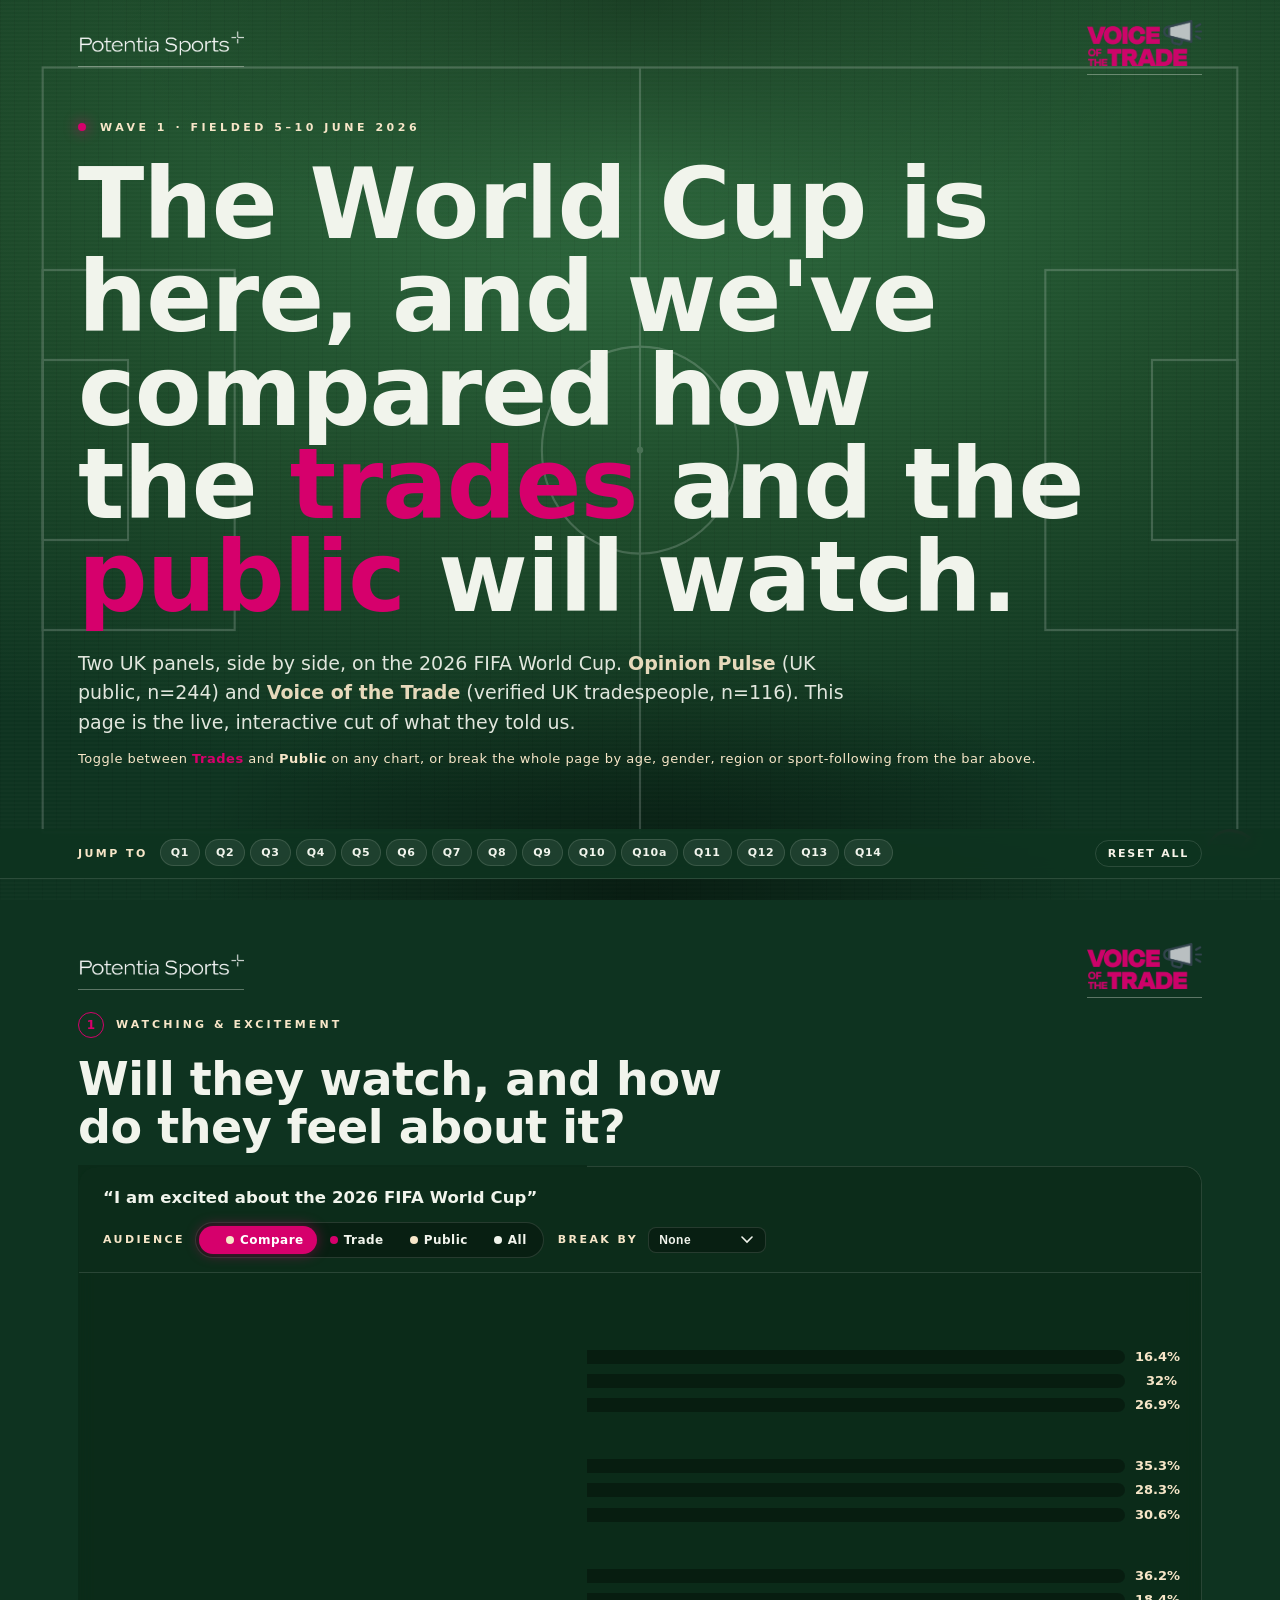
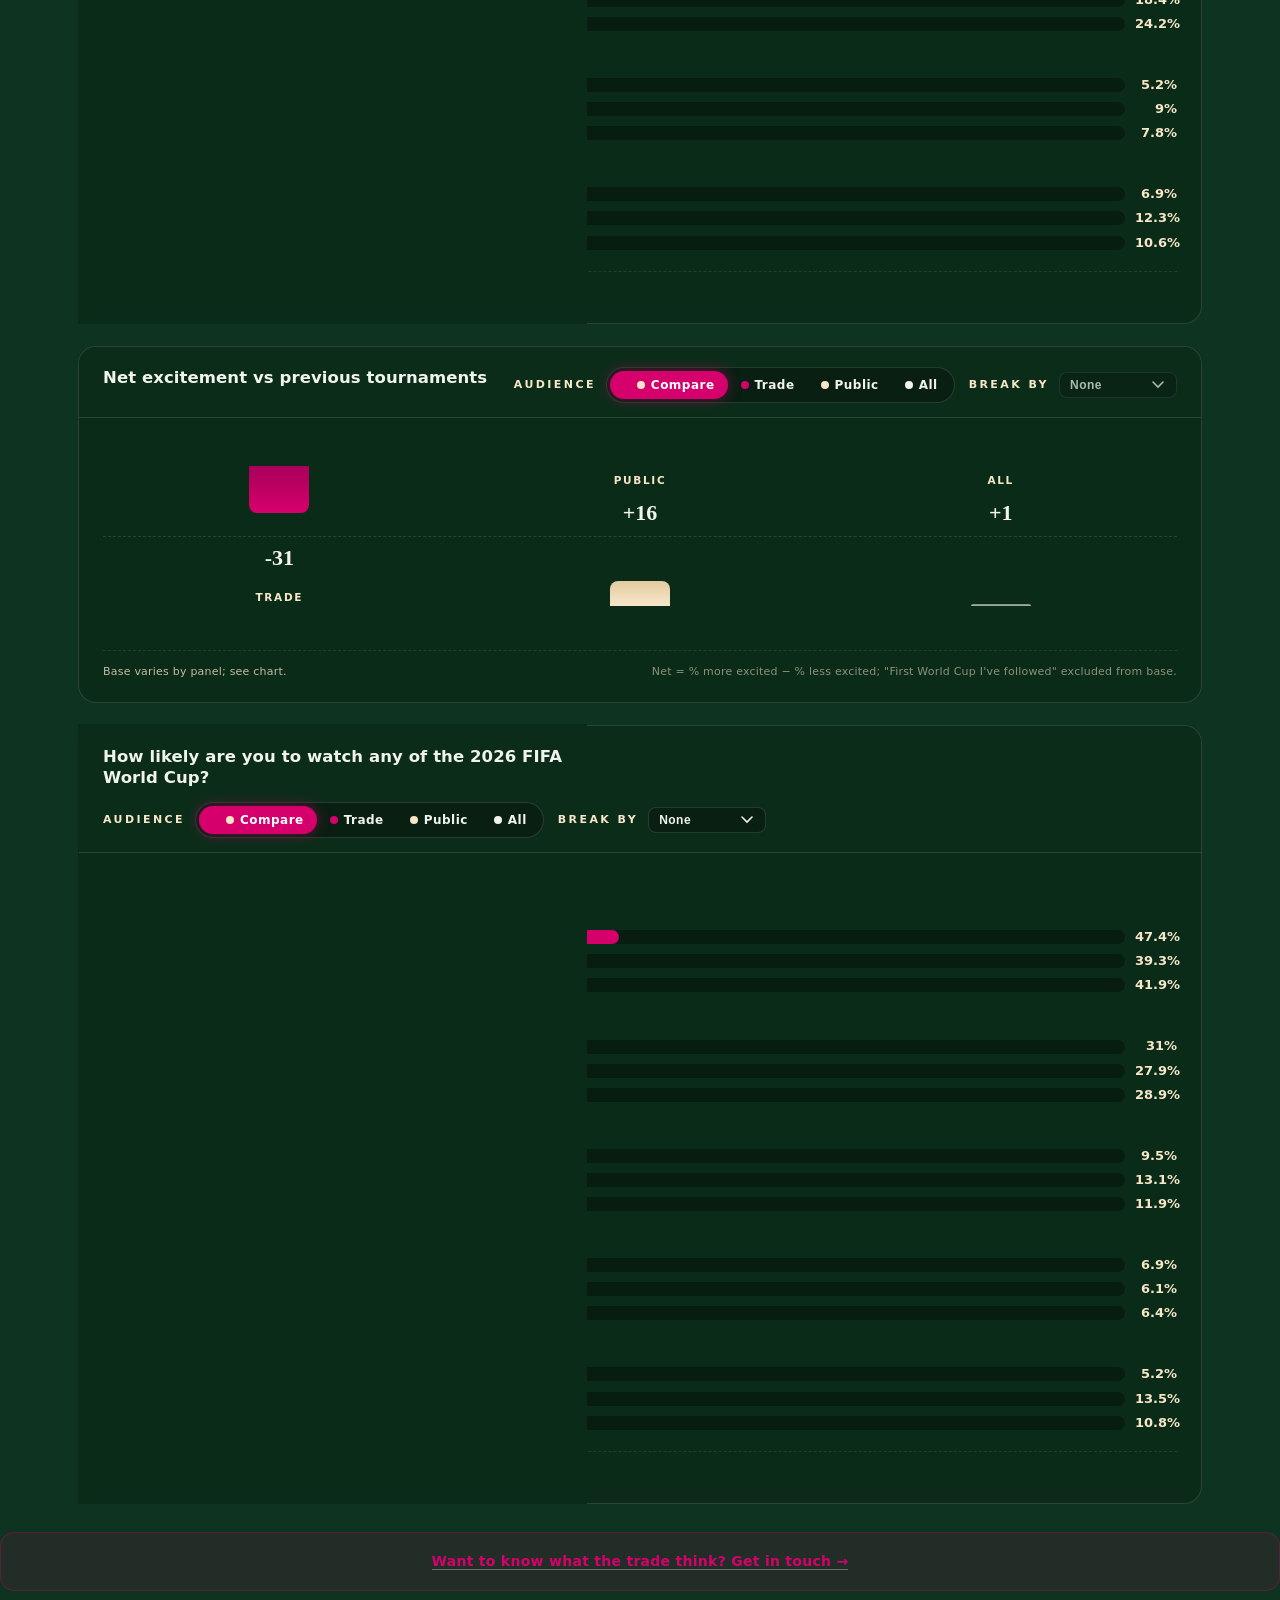
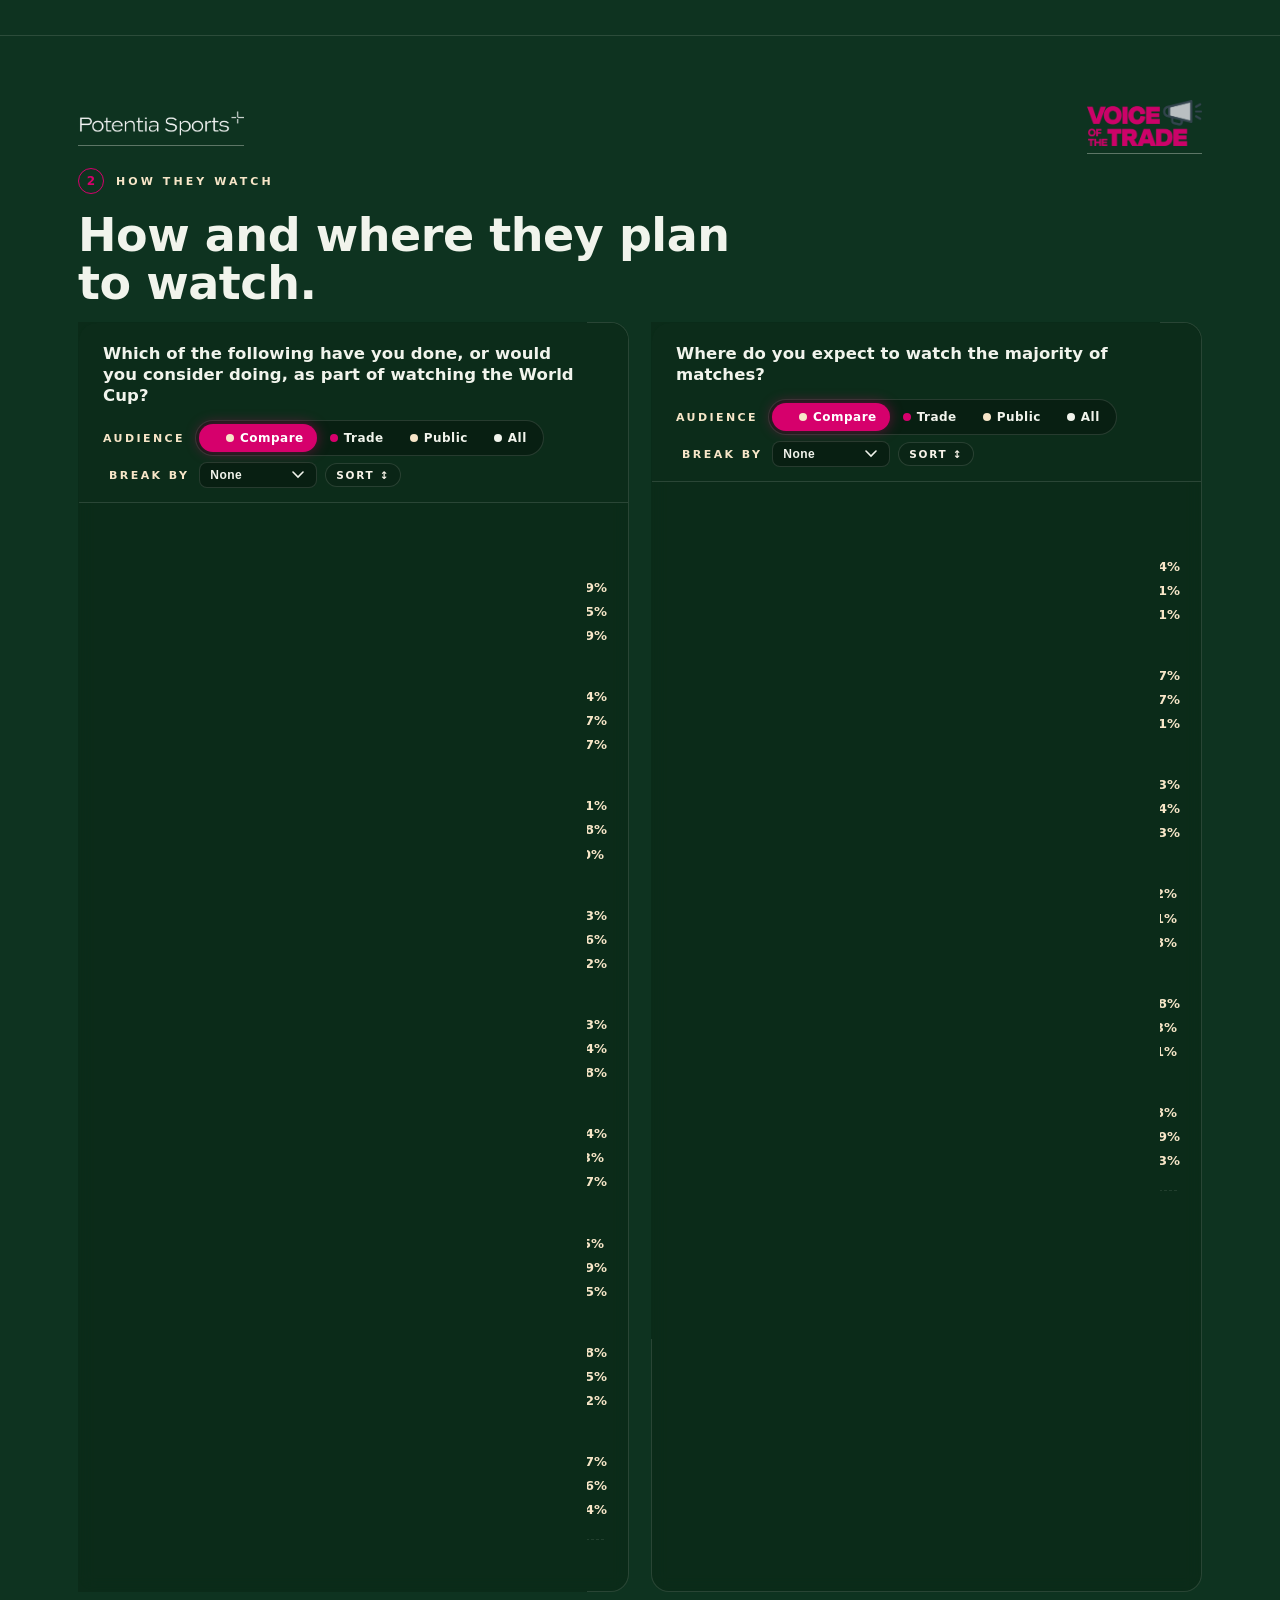
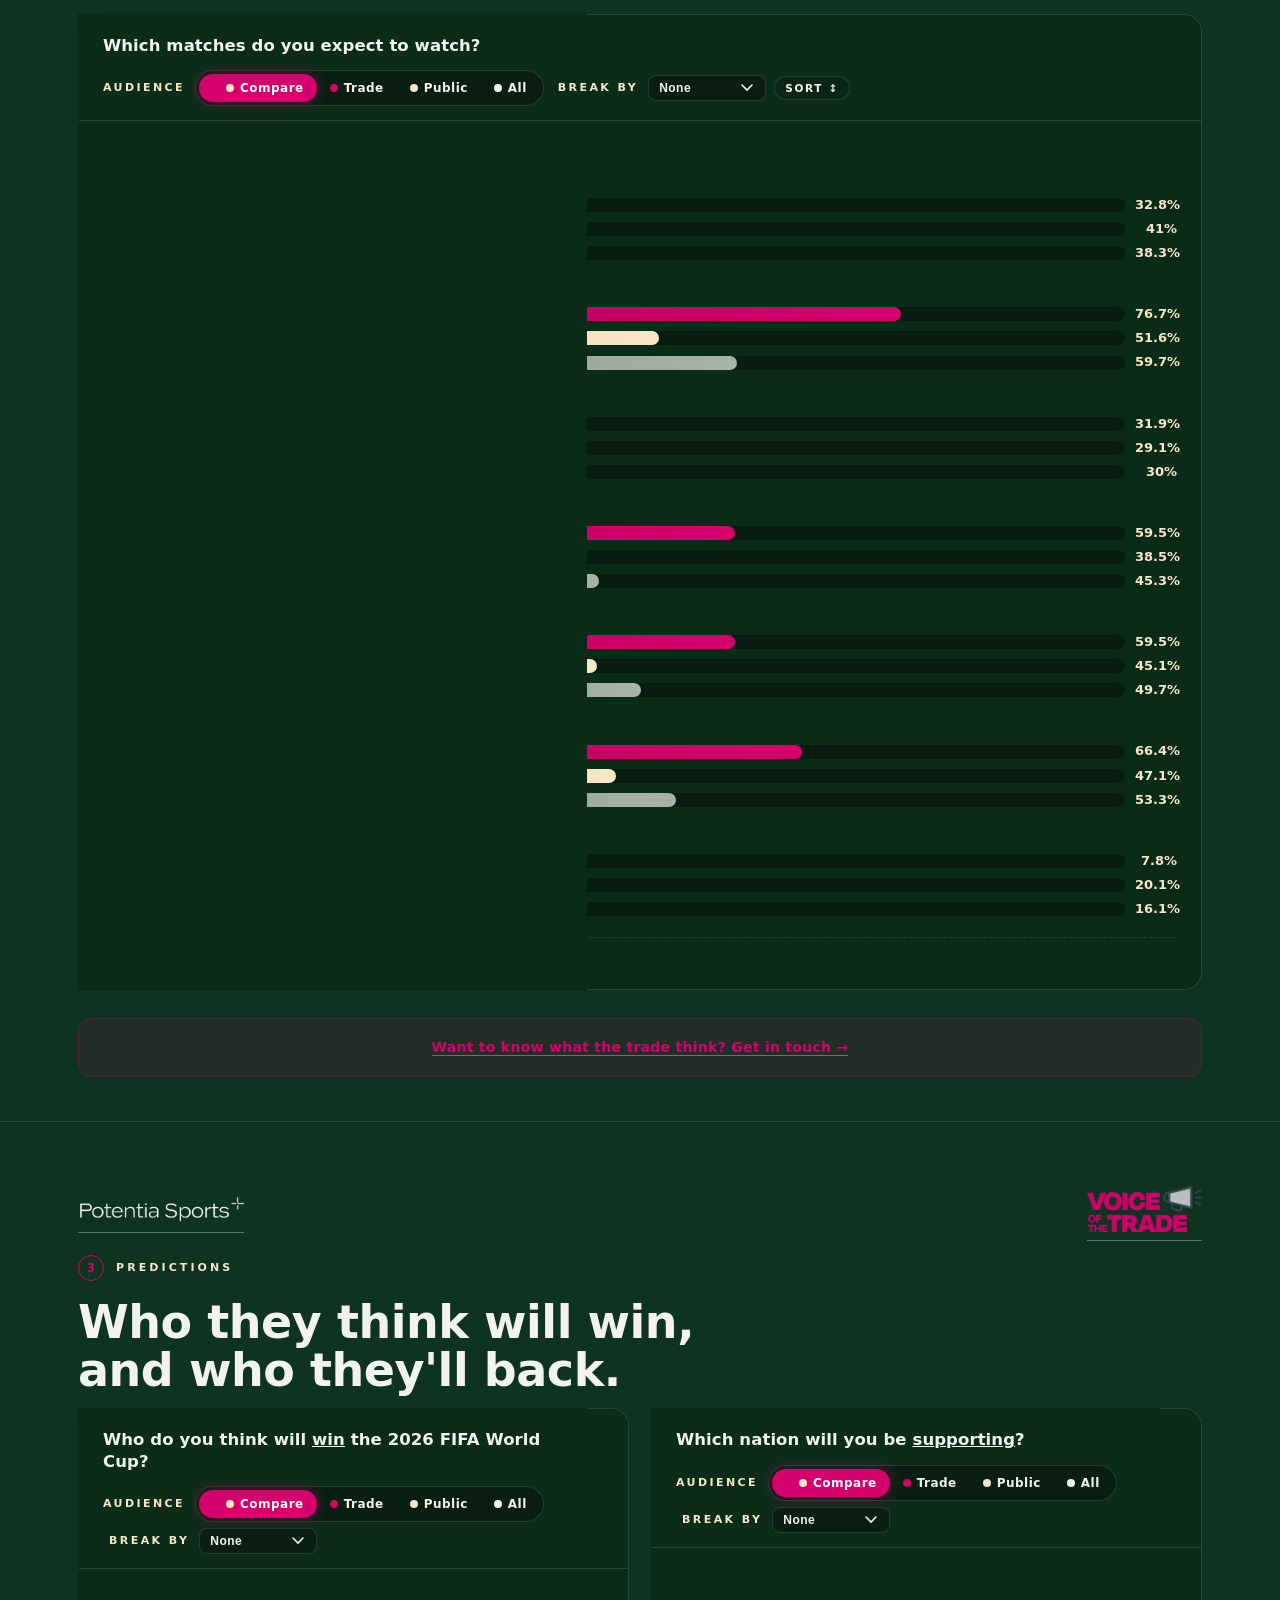
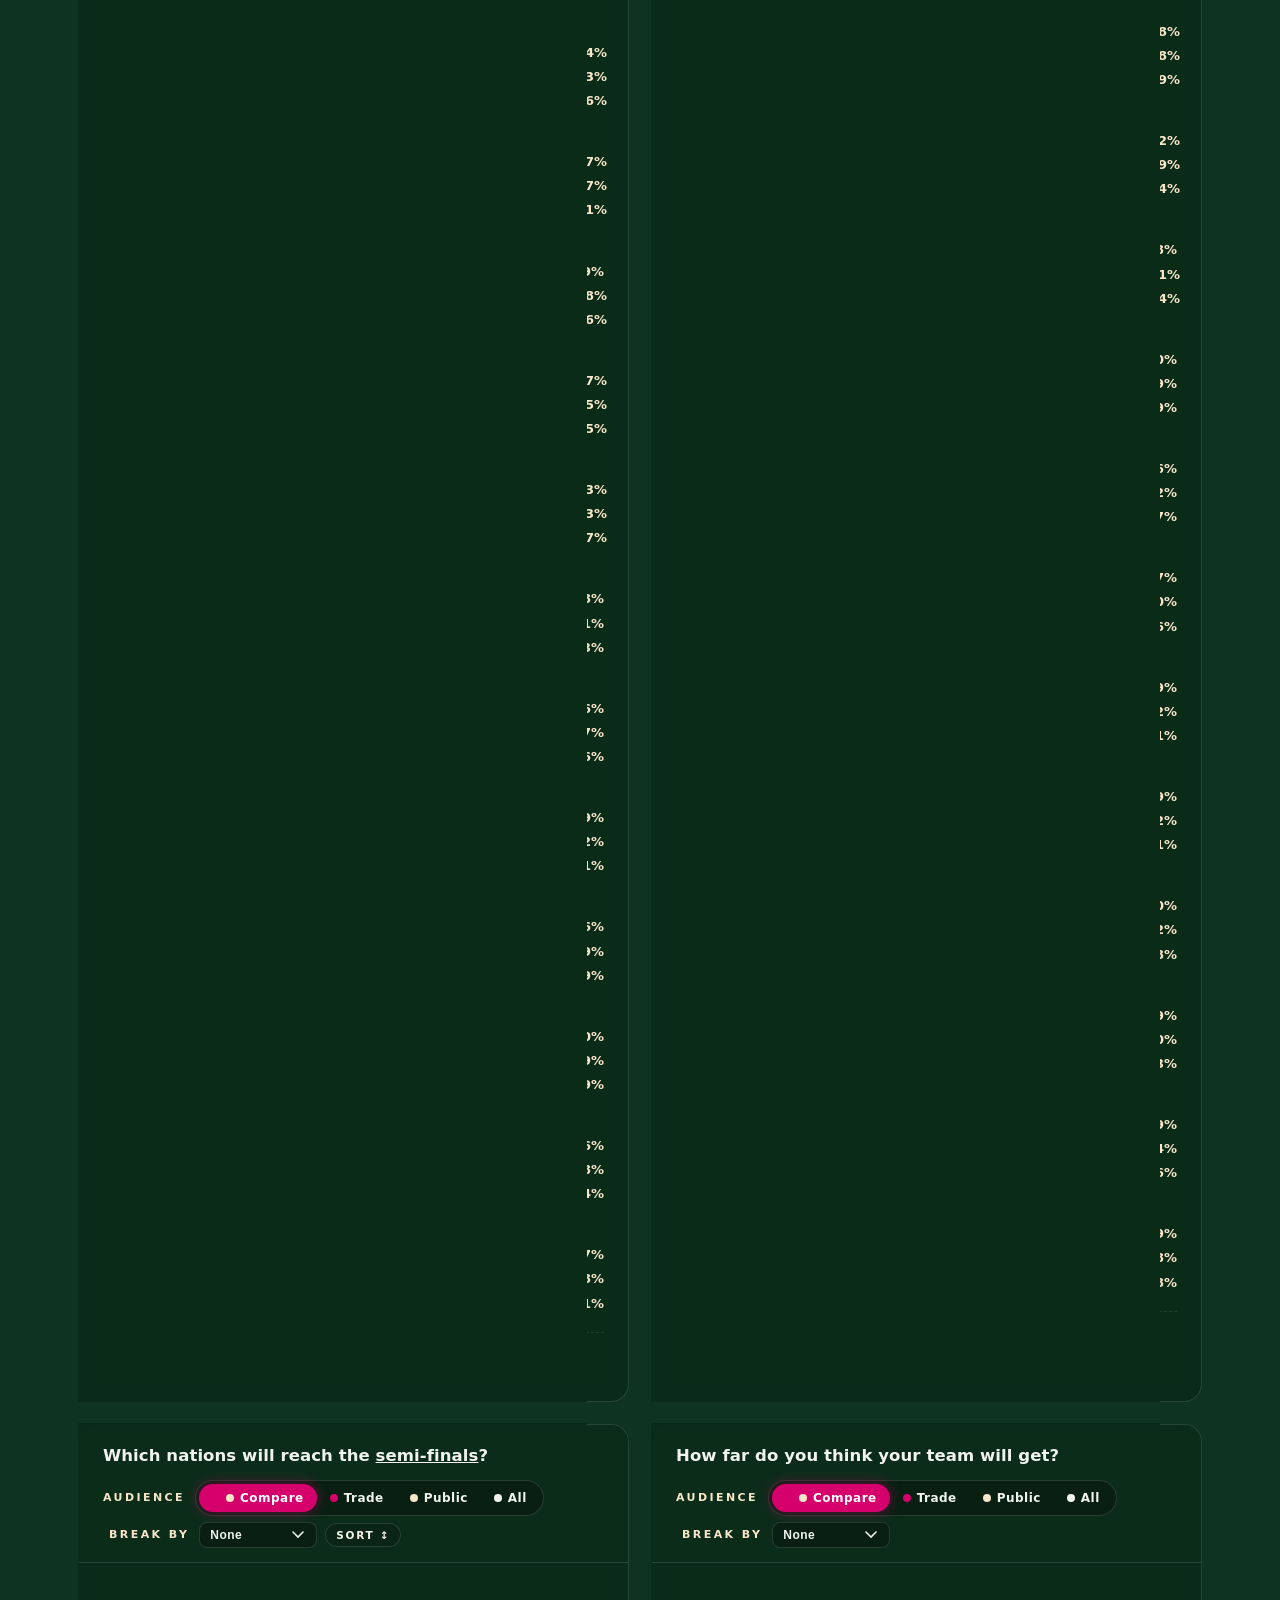
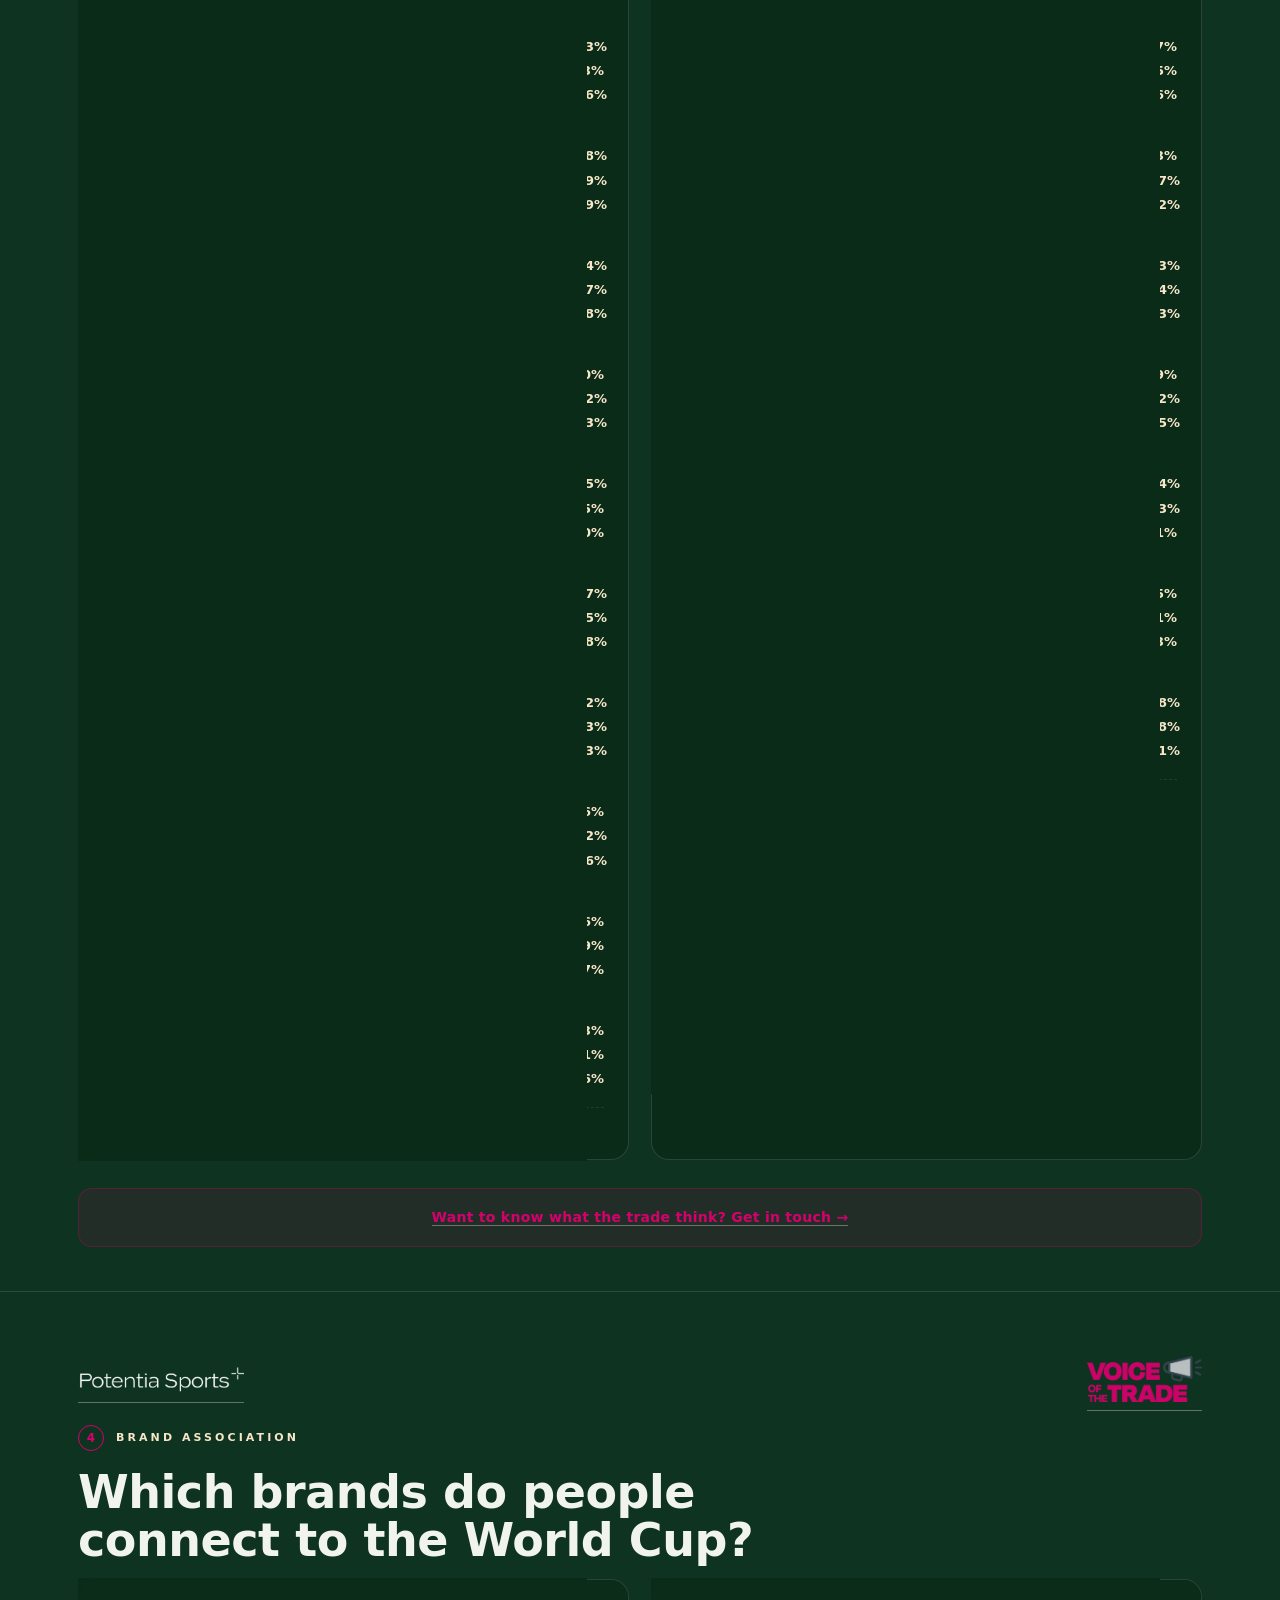
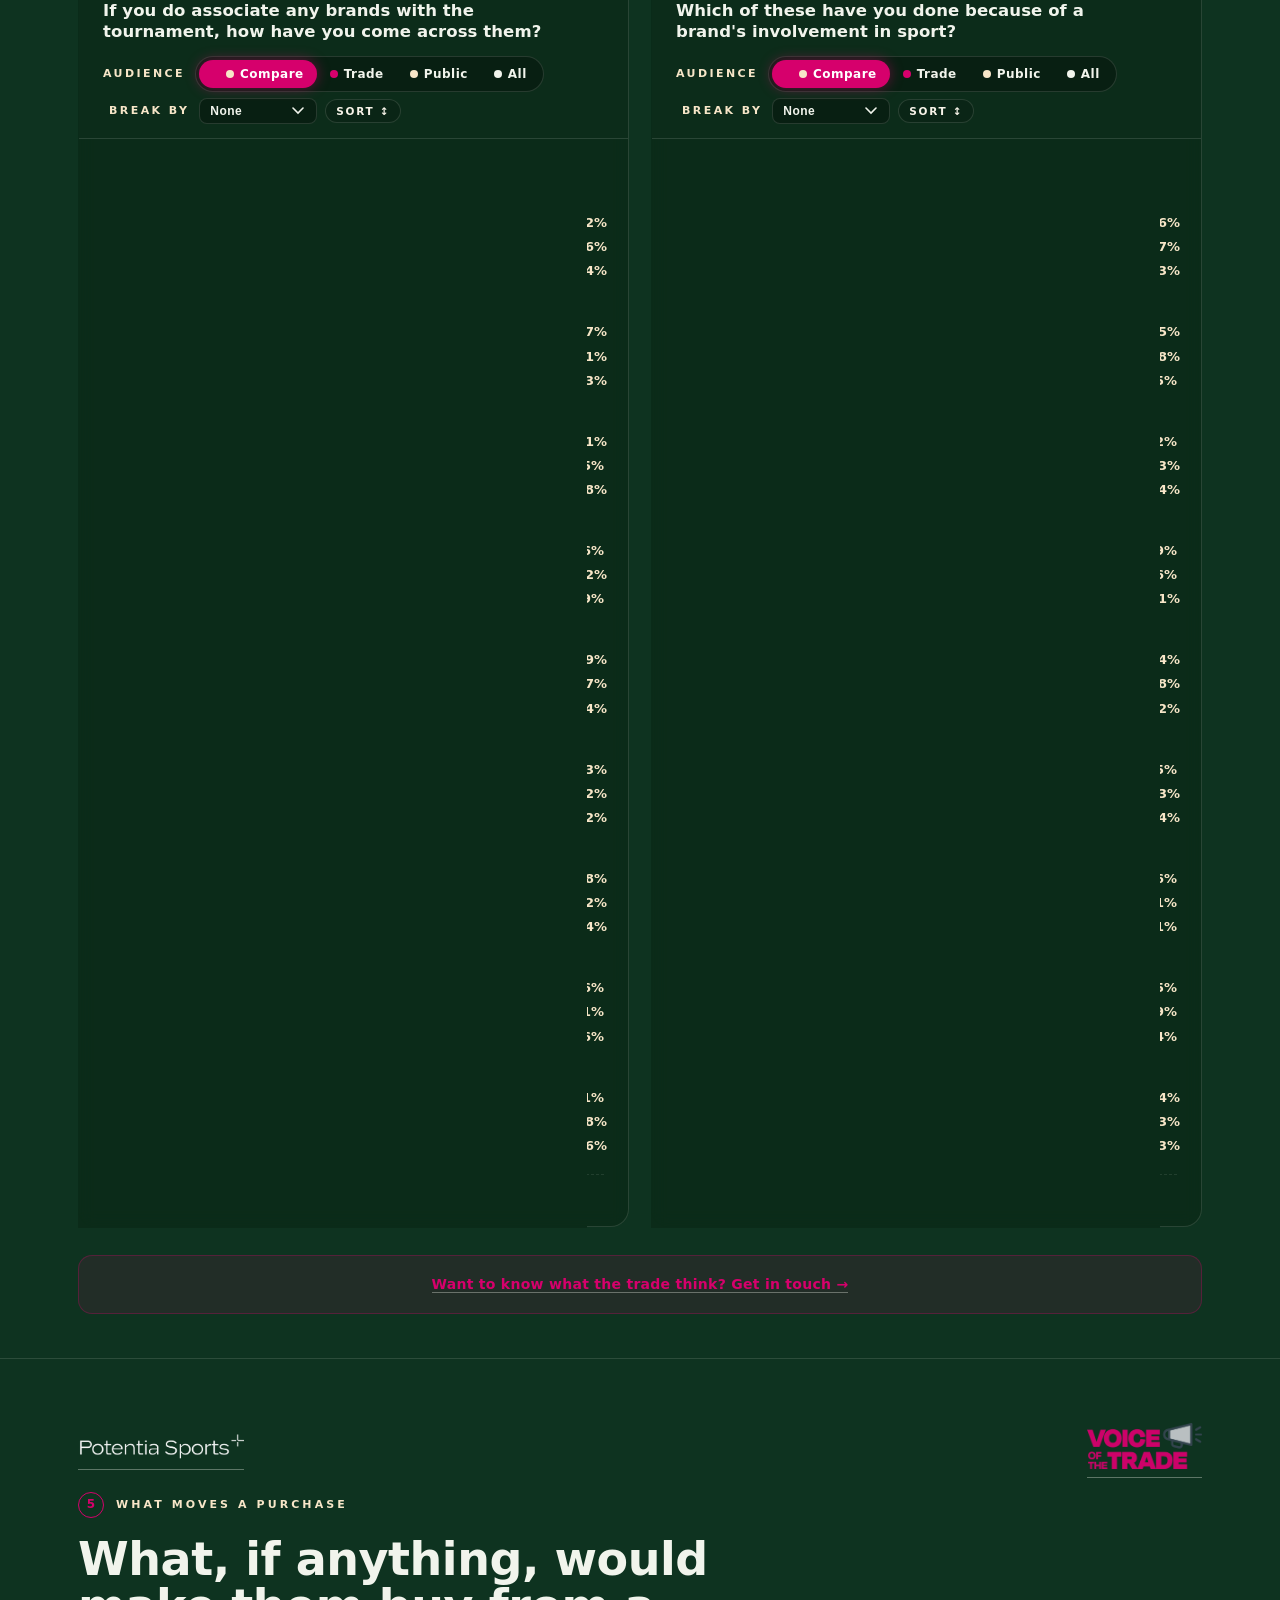
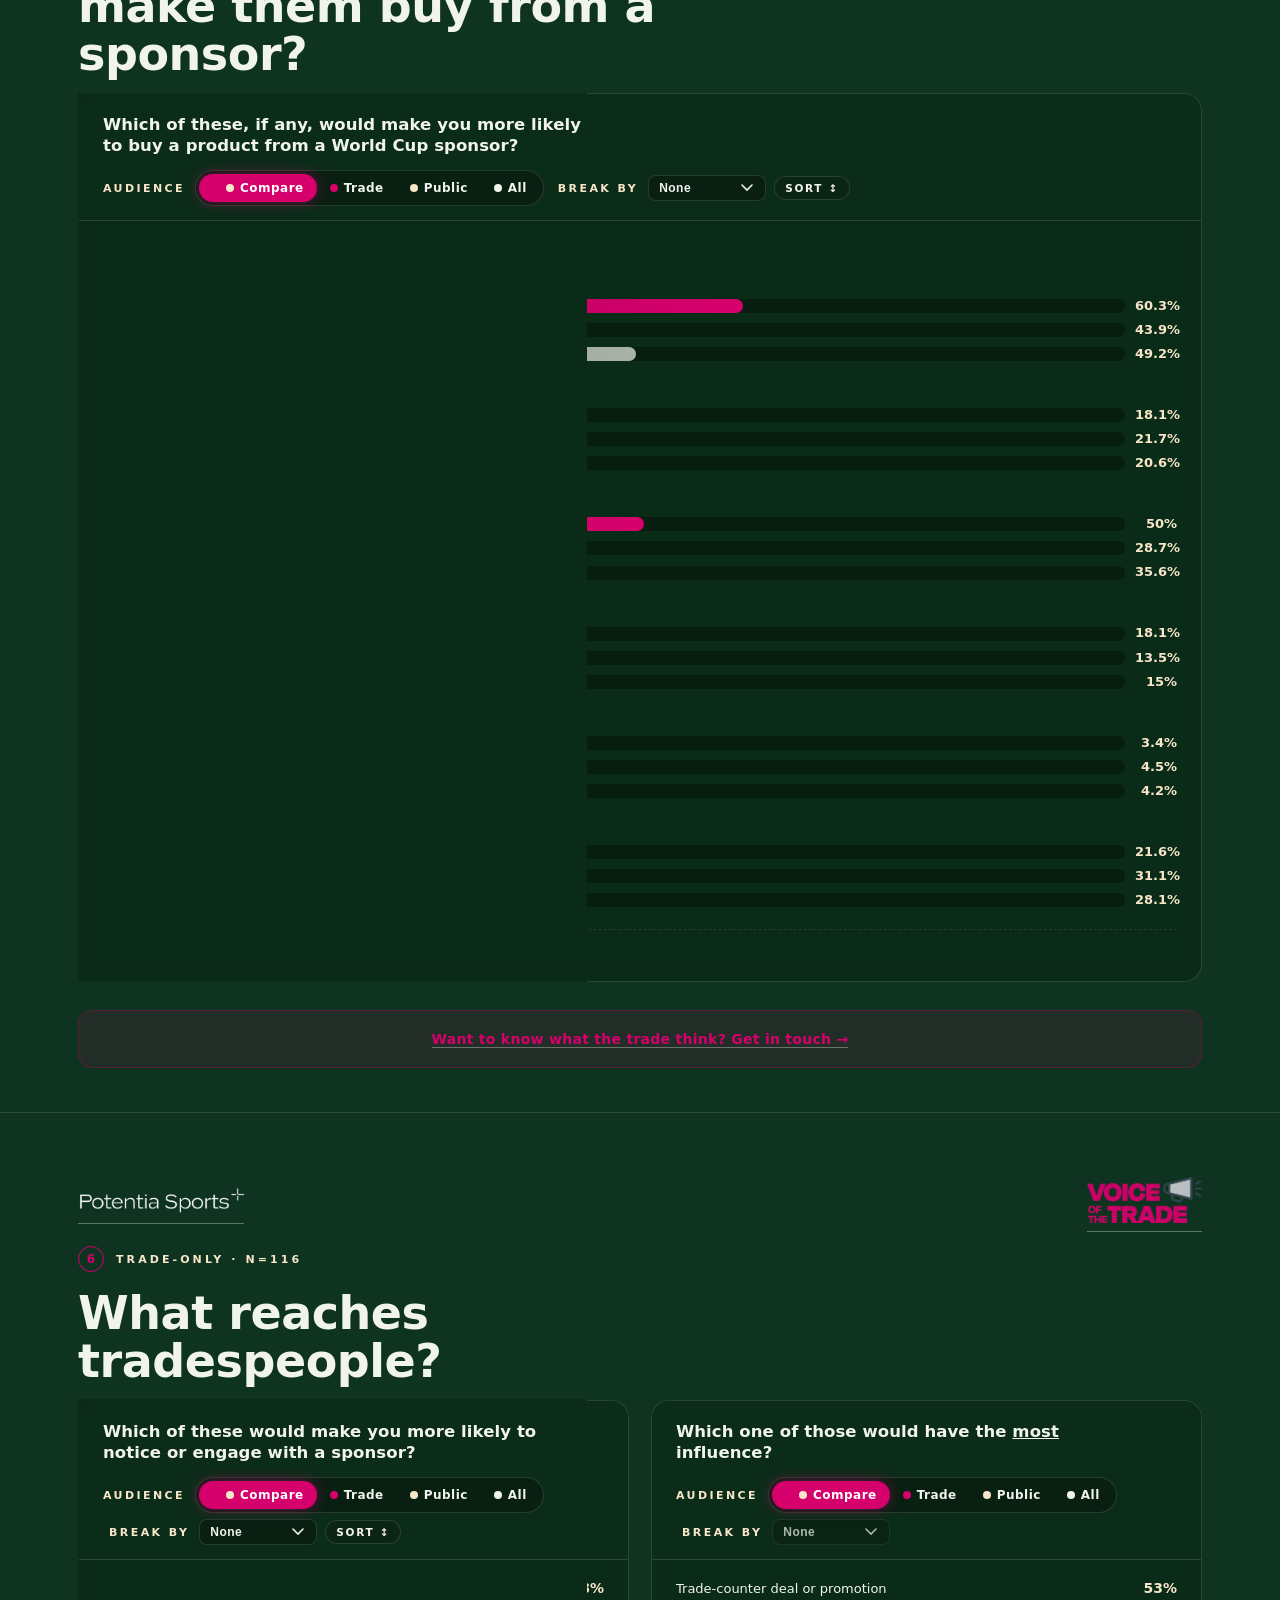
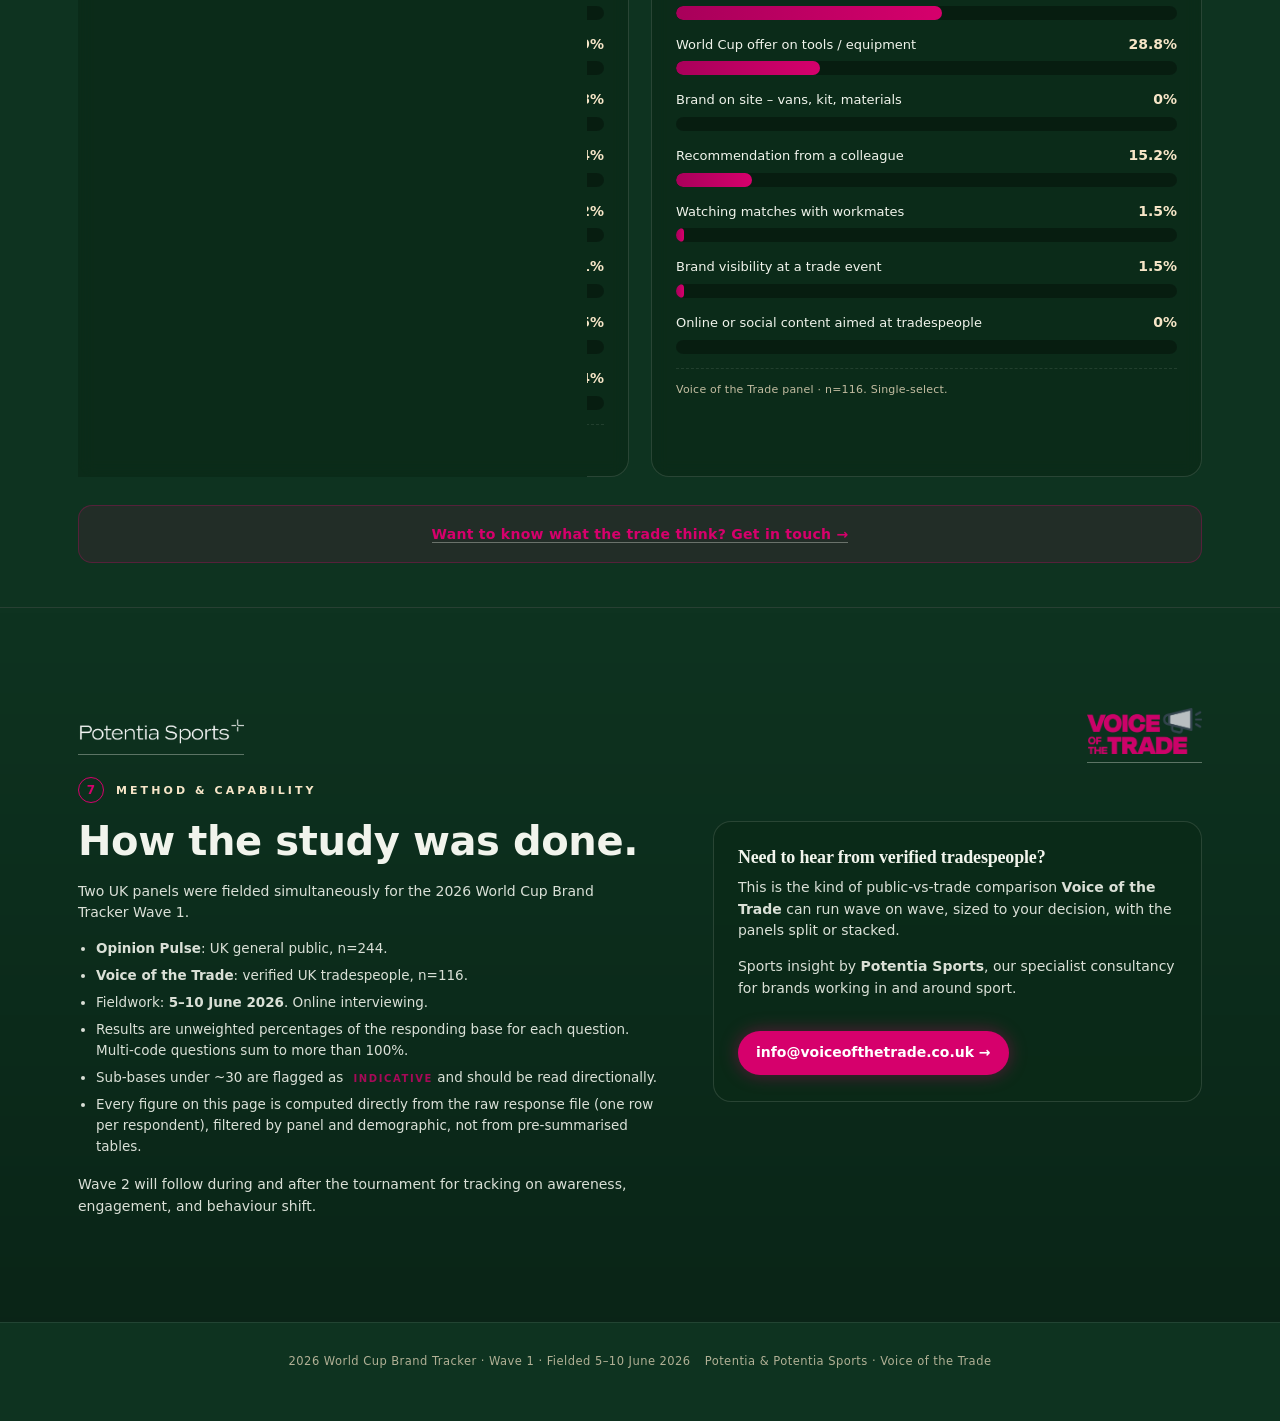
==== index.html @ a2dbee9d "Fix break-by data source: Trade panel for sport-following, Public for demographics Trade panel data " ====
<!DOCTYPE html>
<html lang="en">
<head>
<link rel="icon" href="data:image/svg+xml,<svg xmlns='http://www.w3.org/2000/svg' viewBox='0 0 100 100'><text y='.9em' font-size='90'>⚽</text></svg>">
<meta charset="UTF-8">
<meta name="viewport" content="width=device-width, initial-scale=1.0">
<title>2026 World Cup Brand Tracker: Wave 1 · Voice of the Trade</title>
<style>
@font-face{font-family:"Rework Headline";src:url("fonts/ReworkHeadlineTRIAL-Bold.otf") format("opentype");font-weight:700;font-display:swap;}
@font-face{font-family:"Rework Headline";src:url("fonts/ReworkHeadlineTRIAL-Semibold.otf") format("opentype");font-weight:600;font-display:swap;}
@font-face{font-family:"Rework Display";src:url("fonts/ReworkDisplayTRIAL-Bold.otf") format("opentype");font-weight:700;font-display:swap;}
@font-face{font-family:"Rework Text";src:url("fonts/ReworkTextTRIAL-Regular.otf") format("opentype");font-weight:400;font-display:swap;}
@font-face{font-family:"Rework Text";src:url("fonts/ReworkTextTRIAL-Semibold.otf") format("opentype");font-weight:600;font-display:swap;}
@font-face{font-family:"Rework Text";src:url("fonts/ReworkTextTRIAL-Bold.otf") format("opentype");font-weight:700;font-display:swap;}

:root{
  --pitch-deep:#1d4a2a;
  --pitch:#2e6b3e;
  --pitch-dark:#0e3320;
  --chalk:#f1f4ec;
  --chalk-soft:#f7f3e8;
  --magenta:#d6006c;
  --magenta-deep:#a8005a;
  --cream:#f7e6c8;
  --cream-edge:#e2cba1;
  --slate:#303c48;
  --grey-mute:#a8b3a6;
  --card:rgba(11,42,24,.78);
  --card-edge:rgba(241,244,236,.13);
  --line:rgba(241,244,236,.18);
}

*{box-sizing:border-box;margin:0;padding:0}
html{scroll-behavior:smooth}
body{
  font-family:"Rework Text","Archivo","Inter",system-ui,-apple-system,Segoe UI,sans-serif;
  background:var(--pitch-dark);color:var(--chalk);line-height:1.55;
  -webkit-font-smoothing:antialiased;overflow-x:hidden;font-size:16px;
}
button{font-family:inherit;color:inherit}
a{color:var(--chalk);text-decoration:none;border-bottom:1px solid rgba(241,244,236,.35)}
a:hover{border-bottom-color:var(--magenta)}
h1,h2,h3,h4{font-family:"Rework Headline","Rework Display","Archivo Black",system-ui,sans-serif;font-weight:700;letter-spacing:-.01em;line-height:1.04}

/* ---------- pitch backdrop ---------- */
.pitch-bg{position:fixed;inset:0;z-index:-2;background:
  radial-gradient(ellipse 90% 70% at 50% 20%, var(--pitch) 0%, var(--pitch-deep) 55%, var(--pitch-dark) 100%);
}
.pitch-bg::before{content:"";position:absolute;inset:0;background-image:
  repeating-linear-gradient(0deg,rgba(255,255,255,.014) 0 2px,transparent 2px 4px),
  repeating-linear-gradient(90deg,rgba(0,0,0,.05) 0 1px,transparent 1px 14px);
  pointer-events:none;
}
.pitch-bg::after{content:"";position:absolute;inset:0;
  background:
    radial-gradient(ellipse 60% 50% at 50% 100%, rgba(0,0,0,.45), transparent 60%),
    radial-gradient(ellipse 70% 50% at 50% 0%,  rgba(0,0,0,.3),  transparent 60%);
  pointer-events:none;
}
.pitch-lines{position:fixed;inset:0;z-index:-1;pointer-events:none;opacity:.18}
.pitch-lines svg{width:100%;height:100%}

/* ---------- layout ---------- */
.wrap{max-width:1180px;margin:0 auto;padding:0 28px}

/* ---------- top brand bar (every section) ---------- */
.brandbar{
  position:relative;display:flex;justify-content:space-between;align-items:center;
  padding:20px 0 14px;gap:24px;flex-wrap:wrap;
}
.brandbar img{height:30px;width:auto;opacity:.95}
.brandbar img.vott{height:46px}

/* ---------- header ---------- */
header.hero{padding:30px 0 60px;position:relative}
.eyebrow{
  font-size:11px;letter-spacing:.32em;text-transform:uppercase;color:var(--cream);
  margin-bottom:22px;display:flex;gap:14px;align-items:center;flex-wrap:wrap;font-weight:600;
}
.eyebrow .dot{width:8px;height:8px;border-radius:50%;background:var(--magenta);box-shadow:0 0 14px var(--magenta);animation:pulse 1.8s infinite}
@keyframes pulse{0%,100%{opacity:1}50%{opacity:.35}}

h1.title{font-size:clamp(42px,7.6vw,98px);line-height:.96;max-width:18ch}
h1.title em{color:var(--magenta);font-style:normal}
.subhead{max-width:64ch;margin-top:24px;font-size:clamp(15px,1.55vw,19px);color:var(--chalk);opacity:.93;}
.subhead strong{color:var(--cream);font-weight:600}
.method-line{margin-top:12px;font-size:13px;color:var(--cream);letter-spacing:.04em}

.hint{
  display:inline-flex;align-items:center;gap:10px;margin-top:30px;padding:11px 16px 11px 14px;
  border:1px solid var(--card-edge);background:var(--card);backdrop-filter:blur(6px);
  border-radius:999px;font-size:13px;color:var(--chalk-soft);max-width:fit-content;
}
.hint .pip{width:8px;height:8px;border-radius:50%;background:var(--magenta);box-shadow:0 0 8px var(--magenta);flex-shrink:0}
.hint button{background:none;border:0;color:var(--chalk);opacity:.55;margin-left:6px;font-size:18px;cursor:pointer;line-height:1}
.hint button:hover{opacity:1}

/* ---------- sticky global control bar ---------- */
.jumpbox{
  position:sticky;top:0;z-index:30;padding:10px 0;
  background:rgba(14,51,32,.9);backdrop-filter:blur(10px);
  border-bottom:1px solid var(--card-edge);
}
.jumpbox .wrap{display:flex;align-items:center;gap:10px;flex-wrap:wrap}
.jump-pills{display:flex;gap:5px;flex-wrap:nowrap;overflow-x:auto;-webkit-overflow-scrolling:touch;scrollbar-width:none;padding-bottom:2px}
.jump-pills::-webkit-scrollbar{display:none}
.jump-pill{
  cursor:pointer;padding:4px 10px;border-radius:999px;
  background:rgba(255,255,255,.07);border:1px solid var(--card-edge);
  font-size:11px;font-weight:600;letter-spacing:.06em;color:var(--chalk);
  text-decoration:none;transition:all .15s;white-space:nowrap;
}
.jump-pill:hover,.jump-pill:focus{background:var(--magenta);border-color:var(--magenta);outline:none}
.cb-label{font-size:11px;letter-spacing:.22em;text-transform:uppercase;color:var(--cream);font-weight:600;margin-right:2px}
.seg{
  display:inline-flex;background:rgba(0,0,0,.28);border:1px solid var(--card-edge);
  border-radius:999px;padding:3px;gap:0;
}
.seg button{
  border:0;background:none;color:var(--chalk);padding:7px 13px;border-radius:999px;
  font-size:12px;letter-spacing:.04em;font-weight:600;cursor:pointer;transition:all .18s;
  display:inline-flex;align-items:center;gap:6px;
}
.seg button:hover{background:rgba(255,255,255,.06)}
.seg button:disabled{opacity:.35;cursor:not-allowed;pointer-events:none}
.seg button.on{background:var(--magenta);color:#fff;box-shadow:0 0 14px rgba(214,0,108,.45)}
.seg button.on.public{background:var(--cream);color:#0e3320;box-shadow:0 0 14px rgba(247,230,200,.35)}
.seg button.on.all{background:var(--chalk);color:#0e3320}
.seg .ball{width:8px;height:8px;border-radius:50%;display:inline-block}
.seg .ball.t{background:var(--magenta)}
.seg .ball.p{background:var(--cream)}
.seg .ball.a{background:var(--chalk)}

.seg-select{
  background:rgba(0,0,0,.28);border:1px solid var(--card-edge);
  border-radius:999px;padding:8px 14px;color:var(--chalk);font-weight:600;font-size:12px;
  letter-spacing:.04em;cursor:pointer;appearance:none;-webkit-appearance:none;
  background-image:url("data:image/svg+xml;utf8,<svg xmlns='http://www.w3.org/2000/svg' width='12' height='8' viewBox='0 0 12 8'><path d='M1 1l5 5 5-5' stroke='%23f1f4ec' stroke-width='1.6' fill='none' stroke-linecap='round'/></svg>");
  background-repeat:no-repeat;background-position:right 12px center;padding-right:34px;
}
.seg-select:hover{background-color:rgba(255,255,255,.06)}
.cb-reset{
  margin-left:auto;background:none;border:1px solid var(--card-edge);color:var(--chalk-soft);
  padding:6px 12px;border-radius:999px;font-size:11px;letter-spacing:.16em;text-transform:uppercase;font-weight:600;cursor:pointer;
}
.cb-reset:hover{border-color:var(--magenta);color:#fff}

.cb-status{
  width:100%;font-size:12px;color:var(--cream);opacity:.85;margin-top:8px;padding-top:8px;
  border-top:1px dashed var(--card-edge);display:flex;gap:14px;flex-wrap:wrap;
}
.cb-status b{color:#fff;font-weight:600}
.cb-status .audchip{display:inline-flex;align-items:center;gap:6px}

/* ---------- sections ---------- */
section.block{padding:44px 0;border-top:1px solid var(--card-edge);position:relative}
section.block:first-of-type{border-top:0}
.kicker{
  font-size:11px;letter-spacing:.28em;text-transform:uppercase;color:var(--cream);
  margin-bottom:18px;display:flex;align-items:center;gap:12px;font-weight:600;
}
.kicker .num{
  display:inline-flex;align-items:center;justify-content:center;
  width:26px;height:26px;border:1.5px solid var(--magenta);color:var(--magenta);
  border-radius:50%;font-size:12px;font-weight:700;letter-spacing:0;
}
h2.section-h{font-size:clamp(28px,3.8vw,46px);max-width:22ch;margin-bottom:14px}
.section-h em{font-style:normal}
.section-h u{text-decoration:underline;text-decoration-color:var(--magenta);text-underline-offset:6px;text-decoration-thickness:3px}
.lede{max-width:60ch;color:var(--chalk);opacity:.88;font-size:clamp(14px,1.3vw,16px);margin-bottom:32px}
.basefoot{margin-top:36px;font-size:11.5px;color:var(--cream);opacity:.78;letter-spacing:.02em;border-top:1px dashed var(--card-edge);padding-top:14px;max-width:90ch;line-height:1.55}

/* ---------- cards ---------- */
.cards{display:grid;grid-template-columns:1fr;gap:22px}
.cards.two{grid-template-columns:1fr 1fr}
.cards.three{grid-template-columns:repeat(3,1fr)}
@media(max-width:860px){.cards.two,.cards.three{grid-template-columns:1fr}}

.card{
  background:var(--card);backdrop-filter:blur(8px);
  border:1px solid var(--card-edge);border-radius:18px;padding:24px 24px 22px;
  position:relative;transition:transform .35s, opacity .35s;
}
.card.reveal{opacity:0;transform:translateY(14px)}
.card.reveal.in{opacity:1;transform:translateY(0)}
.card-head{display:flex;justify-content:space-between;align-items:flex-start;gap:14px;flex-wrap:wrap;position:sticky;top:46px;z-index:20;background:#0c2c1a;border-radius:18px 18px 0 0;margin:-24px -24px 18px;padding:20px 24px 14px;border-bottom:1px solid var(--card-edge)}
.card-head h3{font-family:"Rework Text",system-ui;font-weight:700;font-size:16.5px;line-height:1.28;letter-spacing:.005em;max-width:42ch}
.card-q{font-size:11px;letter-spacing:.18em;text-transform:uppercase;color:var(--cream);opacity:.78;display:block;margin-bottom:5px;font-weight:600}
.card-actions{display:flex;gap:8px;align-items:center;flex-wrap:wrap;row-gap:6px}
.card-act{
  border:1px solid var(--card-edge);background:rgba(0,0,0,.15);color:var(--chalk-soft);
  padding:5px 10px;border-radius:999px;font-size:10.5px;letter-spacing:.16em;text-transform:uppercase;font-weight:600;cursor:pointer;
}
.card-act:hover{border-color:var(--magenta);color:#fff}
.card-act.on{background:var(--magenta);color:#fff;border-color:var(--magenta)}

.card-foot{margin-top:14px;padding-top:12px;border-top:1px dashed var(--card-edge);font-size:11px;color:var(--cream);opacity:.78;letter-spacing:.02em;display:flex;justify-content:space-between;gap:12px;flex-wrap:wrap}
.card-foot .small-base{color:var(--magenta);font-weight:600;letter-spacing:.04em;text-transform:uppercase;font-size:10.5px}

/* ---------- bars ---------- */
.bar-row{margin-bottom:14px;position:relative}
.bar-row:last-child{margin-bottom:2px}
.bar-lab{font-size:13px;color:var(--chalk);display:flex;justify-content:space-between;gap:14px;align-items:baseline;margin-bottom:6px}
.bar-lab .pct{font-family:"Rework Headline","Rework Display",system-ui;font-weight:700;font-size:14px;color:var(--cream);letter-spacing:0;}
.bar-track{height:14px;border-radius:7px;background:rgba(0,0,0,.32);overflow:hidden;position:relative}
.bar-fill{height:100%;width:0;border-radius:7px;transition:width .9s cubic-bezier(.18,.85,.34,1)}
.bar-fill.t{background:linear-gradient(90deg,var(--magenta-deep),var(--magenta))}
.bar-fill.p{background:linear-gradient(90deg,var(--cream-edge),var(--cream))}
.bar-fill.a{background:linear-gradient(90deg,#7f8d85,#a8b3a6)}

/* compare paired bars */
.pair{margin-bottom:18px}
.pair-lab{font-size:13px;color:var(--chalk);margin-bottom:6px;line-height:1.3}
.pair-row{display:flex;align-items:center;gap:10px;margin-top:4px}
.pair-row .pname{font-size:10.5px;letter-spacing:.16em;text-transform:uppercase;color:var(--cream);opacity:.82;width:50px;font-weight:600;flex-shrink:0}
.pair-row .pname.t{color:var(--magenta)}
.pair-row .pname.p{color:var(--cream)}
.pair-row .pct{font-family:"Rework Headline",system-ui;font-weight:700;font-size:13px;width:42px;color:var(--cream);text-align:right;flex-shrink:0}
.pair-row .bar-track{flex:1}
.pair-row.t .bar-fill{background:linear-gradient(90deg,var(--magenta-deep),var(--magenta))}
.pair-row.p .bar-fill{background:linear-gradient(90deg,var(--cream-edge),var(--cream))}
.pair-row .pname.a{color:#c2ccc2}
.pair-row.a .bar-fill{background:linear-gradient(90deg,#7f8d85,#a8b3a6)}

/* ---------- legend ---------- */
.legend{display:inline-flex;gap:16px;align-items:center;font-size:12px;color:var(--chalk-soft);margin-bottom:14px;flex-wrap:wrap}
.legend .chip{display:inline-flex;align-items:center;gap:6px}
.legend .swatch{width:14px;height:14px;border-radius:4px}
.legend .swatch.t{background:var(--magenta)}
.legend .swatch.p{background:var(--cream)}
.legend .swatch.a{background:#a8b3a6}

/* ---------- big-stat cards (Q3 / Q2 net) ---------- */
.bigstat{display:grid;grid-template-columns:1fr 1fr;gap:18px;align-items:end}
.bigstat .stat{text-align:center;padding:8px}
.bigstat .stat .v{font-family:"Rework Headline",system-ui;font-weight:700;font-size:clamp(48px,8vw,80px);line-height:1;letter-spacing:-.02em;}
.bigstat .stat .v.t{color:var(--magenta)}
.bigstat .stat .v.p{color:var(--cream)}
.bigstat .stat .v.a{color:#bcc7bd}
.bigstat .stat .vlab{font-size:11px;letter-spacing:.2em;text-transform:uppercase;color:var(--cream);opacity:.85;margin-top:8px;font-weight:600}

/* ---------- diverging net excitement ---------- */
.diverging{position:relative;height:200px;display:flex;align-items:center;justify-content:center;gap:24px;padding:30px 8px 30px 8px}
.div-side{flex:1;display:flex;flex-direction:column;align-items:center;justify-content:center;height:100%}
.div-bar{width:60px;border-radius:8px 8px 0 0;position:relative;transition:height .9s cubic-bezier(.18,.85,.34,1)}
.div-bar.neg{border-radius:0 0 8px 8px;align-self:flex-start}
.div-bar.t{background:linear-gradient(180deg,var(--magenta-deep),var(--magenta))}
.div-bar.p{background:linear-gradient(180deg,var(--cream-edge),var(--cream))}
.div-bar.a{background:linear-gradient(180deg,#7f8d85,#a8b3a6)}
.div-zero{position:absolute;top:50%;left:0;right:0;height:1px;border-top:1px dashed var(--card-edge);}
.div-val{font-family:"Rework Headline";font-weight:700;font-size:22px;margin-top:8px}
.div-val.neg{margin-top:0;margin-bottom:8px}
.div-name{font-size:10.5px;letter-spacing:.16em;text-transform:uppercase;color:var(--cream);font-weight:600;margin-top:6px}

/* ---------- mobile pair layout ---------- */
@media(max-width:520px){
  .pair-row .pname{width:46px;font-size:10px}
  .pair-row .pct{width:38px;font-size:12px}
}

/* ---------- footer / method ---------- */
section.method{padding:80px 0 90px;background:linear-gradient(180deg,transparent,rgba(0,0,0,.28))}
.method-grid{display:grid;grid-template-columns:1.2fr 1fr;gap:48px;align-items:start}
@media(max-width:780px){.method-grid{grid-template-columns:1fr}}
.method h2{font-size:clamp(26px,3.4vw,40px);margin-bottom:18px}
.method p{font-size:14px;color:var(--chalk);opacity:.9;margin-bottom:14px;max-width:62ch}
.method ul{margin:14px 0 18px 0;padding-left:18px}
.method ul li{margin-bottom:6px;font-size:13.5px;color:var(--chalk);opacity:.9}
.cap-card{background:var(--card);border:1px solid var(--card-edge);border-radius:18px;padding:26px 24px}
.cap-card h3{font-family:"Rework Headline";font-weight:700;font-size:18px;margin-bottom:10px}
.cap-card .cta{margin-top:18px;display:inline-flex;align-items:center;gap:10px;font-weight:600;font-size:14px;color:#fff;background:var(--magenta);padding:11px 18px;border-radius:999px;border:0;box-shadow:0 0 18px rgba(214,0,108,.4)}

footer.foot{padding:30px 0 50px;border-top:1px solid var(--card-edge);font-size:11.5px;color:var(--cream);opacity:.7;letter-spacing:.04em;display:flex;justify-content:space-between;gap:14px;flex-wrap:wrap}

/* ---------- scroll cue ---------- */
.cue{position:fixed;right:24px;bottom:24px;z-index:20;pointer-events:none;opacity:.85;transition:opacity .3s}
.cue.gone{opacity:0}
.cue svg{width:54px;height:54px;animation:arc 2s ease-in-out infinite}
@keyframes arc{0%,100%{transform:translateX(0)}50%{transform:translateX(8px)}}

/* ---------- tooltip ---------- */
.tip{position:fixed;pointer-events:none;background:#fff;color:#0e3320;padding:8px 11px;border-radius:8px;
  font-size:12px;font-weight:500;line-height:1.4;box-shadow:0 6px 28px rgba(0,0,0,.35);z-index:50;opacity:0;transition:opacity .12s;max-width:240px}
.tip.on{opacity:1}
.tip b{font-weight:700}

/* ---------- chart helpers ---------- */
.indicative{font-size:10px;letter-spacing:.16em;text-transform:uppercase;color:var(--magenta);font-weight:700;margin-left:6px;opacity:.85}

@media(prefers-reduced-motion:reduce){
  .bar-fill,.div-bar{transition:none}
  .card.reveal{opacity:1;transform:none}
  .cue svg,.eyebrow .dot{animation:none}
}

/* ---- dropdown option contrast ---- */
.seg-select option{color:#1a1a2e;background:#e8efe2}

/* ---- per-section callout ---- */
.section-callout{margin-top:28px;padding:16px 24px;background:rgba(214,0,108,.1);border:1px solid rgba(214,0,108,.28);border-radius:14px;text-align:center}
.section-callout a{color:var(--magenta);font-weight:600;font-size:14px;text-decoration:none;letter-spacing:.02em}
.section-callout a:hover{text-decoration:underline}
</style>
</head>
<body>

<div class="pitch-bg"></div>
<div class="pitch-lines">
  <svg viewBox="0 0 1200 800" preserveAspectRatio="none" aria-hidden="true">
    <rect x="40" y="60" width="1120" height="680" fill="none" stroke="#ffffff" stroke-width="2"/>
    <line x1="600" y1="60" x2="600" y2="740" stroke="#ffffff" stroke-width="2"/>
    <circle cx="600" cy="400" r="92" fill="none" stroke="#ffffff" stroke-width="2"/>
    <circle cx="600" cy="400" r="3" fill="#ffffff"/>
    <rect x="40" y="240" width="180" height="320" fill="none" stroke="#ffffff" stroke-width="2"/>
    <rect x="40" y="320" width="80" height="160" fill="none" stroke="#ffffff" stroke-width="2"/>
    <rect x="980" y="240" width="180" height="320" fill="none" stroke="#ffffff" stroke-width="2"/>
    <rect x="1080" y="320" width="80" height="160" fill="none" stroke="#ffffff" stroke-width="2"/>
  </svg>
</div>

<div class="wrap">
  <div class="brandbar">
    <a href="https://potentia-sports.co.uk/" target="_blank" rel="noopener noreferrer"><img src="[data-uri]" alt="Potentia & Potentia Sports" class="potentia"></a>
    <a href="https://potentia-insight.co.uk/what-we-do/panels-community-expertise/voice-of-the-trade/" target="_blank" rel="noopener noreferrer"><img src="[data-uri]" alt="Voice of the Trade" class="vott"></a>
  </div>
</div>

<header class="hero"><div class="wrap">
  <div class="eyebrow"><span class="dot"></span>Wave 1 · Fielded 5–10 June 2026</div>
  <h1 class="title">The World&nbsp;Cup is here, and we've compared how the&nbsp;<em>trades</em> and the <em>public</em> will watch.</h1>
  <p class="subhead">Two UK panels, side by side, on the 2026 FIFA World Cup. <strong>Opinion Pulse</strong> (UK public, n=244) and <strong>Voice of the Trade</strong> (verified UK tradespeople, n=116). This page is the live, interactive cut of what they told us.</p>
  <div class="method-line">Toggle between <span style="color:var(--magenta);font-weight:600">Trades</span> and <span style="color:var(--cream);font-weight:600">Public</span> on any chart, or break the whole page by age, gender, region or sport-following from the bar above.</div>
  
</div></header>

<div class="jumpbox" id="jumpbox"><div class="wrap">
  <span class="cb-label">Jump to</span>
  <div class="jump-pills" id="jump-pills">
    <a class="jump-pill" data-target="Q1" title="&quot;I am excited about the 2026 FIFA World Cup&quot;">Q1</a>
    <a class="jump-pill" data-target="netexcite" title="Net excitement vs previous tournaments">Q2</a>
    <a class="jump-pill" data-target="Q3" title="How likely are you to watch any of the 2026 FIFA World Cup?">Q3</a>
    <a class="jump-pill" data-target="Q4" title="Which matches do you expect to watch?">Q4</a>
    <a class="jump-pill" data-target="Q5" title="Where do you expect to watch the majority of matches?">Q5</a>
    <a class="jump-pill" data-target="Q6" title="How have you come across brands associated with the tournament?">Q6</a>
    <a class="jump-pill" data-target="Q7" title="Which of these have you done because of a brand's involvement in sport?">Q7</a>
    <a class="jump-pill" data-target="Q8" title="Which would make you more likely to buy from a World Cup sponsor?">Q8</a>
    <a class="jump-pill" data-target="Q9" title="Which have you done or would consider doing around the tournament?">Q9</a>
    <a class="jump-pill" data-target="Q10" title="Which would make you notice or engage with a sponsor? (Trade only)">Q10</a>
    <a class="jump-pill" data-target="Q10a" title="Which would have the most influence? (Trade only)">Q10a</a>
    <a class="jump-pill" data-target="Q11" title="Who do you think will win the 2026 FIFA World Cup?">Q11</a>
    <a class="jump-pill" data-target="Q12" title="Which nations will reach the semi-finals?">Q12</a>
    <a class="jump-pill" data-target="Q13" title="Which nation will you be supporting?">Q13</a>
    <a class="jump-pill" data-target="Q14" title="How far do you think your team will get?">Q14</a>
  </div>
  <button class="cb-reset" id="cb-reset" style="margin-left:auto">Reset all</button>
</div></div>

<!-- 1. Watch + Excitement -->
<section class="block" id="excite"><div class="wrap">
  <div class="brandbar">
    <a href="https://potentia-sports.co.uk/" target="_blank" rel="noopener noreferrer"><img src="[data-uri]" alt="" class="potentia"></a>
    <a href="https://potentia-insight.co.uk/what-we-do/panels-community-expertise/voice-of-the-trade/" target="_blank" rel="noopener noreferrer"><img src="[data-uri]" alt="" class="vott"></a>
  </div>
  <div class="kicker"><span class="num">1</span>Watching & Excitement</div>
  <h2 class="section-h">Will they <em>watch</em>, and how do they feel about it?</h2>

  <div class="cards">
    <div class="card reveal" data-chart="Q1">
      <div class="card-head">
        <div>
          <h3>“I am excited about the 2026 FIFA World Cup”</h3>
        </div>
        <div class="card-actions" data-card-aud></div>
      </div>
      <div class="legend" data-legend></div>
      <div id="chart-Q1"></div>
      <div class="card-foot" data-foot></div>
    </div>
  </div>

  <div class="cards" style="margin-top:22px">
    <div class="card reveal" data-chart="netexcite">
      <div class="card-head">
        <div>
          <h3>Net excitement vs previous tournaments</h3>
        </div>
        <div class="card-actions" data-card-aud></div>
      </div>
      <div class="diverging" id="chart-netexcite"></div>
      <div class="card-foot" data-foot>
        <span>Net = % more excited − % less excited; “First World Cup I’ve followed” excluded from base.</span>
      </div>
    </div>
  </div>

  <div class="cards" style="margin-top:22px">
    <div class="card reveal" data-chart="Q3">
      <div class="card-head">
        <div>
          <h3>How likely are you to watch any of the 2026 FIFA World Cup?</h3>
        </div>
        <div class="card-actions" data-card-aud></div>
      </div>
      <div class="legend" data-legend></div>
      <div id="chart-Q3"></div>
      <div class="card-foot" data-foot></div>
    </div>
  </div>

    </div>
  </div>

<div class="section-callout"><a href="mailto:info@voiceofthetrade.co.uk">Want to know what the trade think? Get in touch →</a></div>
</div></section>

<!-- 2. How they watch -->
<section class="block" id="how"><div class="wrap">
  <div class="brandbar">
    <a href="https://potentia-sports.co.uk/" target="_blank" rel="noopener noreferrer"><img src="[data-uri]" alt="" class="potentia"></a>
    <a href="https://potentia-insight.co.uk/what-we-do/panels-community-expertise/voice-of-the-trade/" target="_blank" rel="noopener noreferrer"><img src="[data-uri]" alt="" class="vott"></a>
  </div>
  <div class="kicker"><span class="num">2</span>How they watch</div>
  <h2 class="section-h">How and <em>where</em> they plan to watch.</h2>

  <div class="cards two">
    <div class="card reveal" data-chart="Q9">
      <div class="card-head">
        <div>
          <h3>Which of the following have you done, or would you consider doing, as part of watching the World Cup?</h3>
        </div>
        <div class="card-actions" data-card-aud>
          <button class="card-act" data-sort>Sort ↕</button>
        </div>
      </div>
      <div class="legend" data-legend></div>
      <div id="chart-Q9"></div>
      <div class="card-foot" data-foot></div>
    </div>
    <div class="card reveal" data-chart="Q5">
      <div class="card-head">
        <div>
          <h3>Where do you expect to watch the majority of matches?</h3>
        </div>
        <div class="card-actions" data-card-aud>
          <button class="card-act" data-sort>Sort ↕</button>
        </div>
      </div>
      <div class="legend" data-legend></div>
      <div id="chart-Q5"></div>
      <div class="card-foot" data-foot></div>
    </div>
  </div>

  <div class="cards" style="margin-top:22px">
    <div class="card reveal" data-chart="Q4">
      <div class="card-head">
        <div>
          <h3>Which matches do you expect to watch?</h3>
        </div>
        <div class="card-actions" data-card-aud>
          <button class="card-act" data-sort>Sort ↕</button>
        </div>
      </div>
      <div class="legend" data-legend></div>
      <div id="chart-Q4"></div>
      <div class="card-foot" data-foot></div>
    </div>
  </div>

<div class="section-callout"><a href="mailto:info@voiceofthetrade.co.uk">Want to know what the trade think? Get in touch →</a></div>
</div></section>

<!-- 3. Predictions -->
<section class="block" id="predict"><div class="wrap">
  <div class="brandbar">
    <a href="https://potentia-sports.co.uk/" target="_blank" rel="noopener noreferrer"><img src="[data-uri]" alt="" class="potentia"></a>
    <a href="https://potentia-insight.co.uk/what-we-do/panels-community-expertise/voice-of-the-trade/" target="_blank" rel="noopener noreferrer"><img src="[data-uri]" alt="" class="vott"></a>
  </div>
  <div class="kicker"><span class="num">3</span>Predictions</div>
  <h2 class="section-h">Who they think will <em>win</em>, and who they'll back.</h2>

  <div class="cards two">
    <div class="card reveal" data-chart="Q11">
      <div class="card-head">
        <div>
          <h3>Who do you think will <u>win</u> the 2026 FIFA World Cup?</h3>
        </div>
        <div class="card-actions" data-card-aud></div>
      </div>
      <div class="legend" data-legend></div>
      <div id="chart-Q11"></div>
      <div class="card-foot" data-foot></div>
    </div>
    <div class="card reveal" data-chart="Q13">
      <div class="card-head">
        <div>
          <h3>Which nation will you be <u>supporting</u>?</h3>
        </div>
        <div class="card-actions" data-card-aud></div>
      </div>
      <div class="legend" data-legend></div>
      <div id="chart-Q13"></div>
      <div class="card-foot" data-foot></div>
    </div>
  </div>

  <div class="cards two" style="margin-top:22px">
    <div class="card reveal" data-chart="Q12">
      <div class="card-head">
        <div>
          <h3>Which nations will reach the <u>semi-finals</u>?</h3>
        </div>
        <div class="card-actions" data-card-aud>
          <button class="card-act" data-sort>Sort ↕</button>
        </div>
      </div>
      <div class="legend" data-legend></div>
      <div id="chart-Q12"></div>
      <div class="card-foot" data-foot></div>
    </div>
    <div class="card reveal" data-chart="Q14">
      <div class="card-head">
        <div>
          <h3>How far do you think your team will get?</h3>
        </div>
        <div class="card-actions" data-card-aud></div>
      </div>
      <div class="legend" data-legend></div>
      <div id="chart-Q14"></div>
      <div class="card-foot" data-foot></div>
    </div>
  </div>

<div class="section-callout"><a href="mailto:info@voiceofthetrade.co.uk">Want to know what the trade think? Get in touch →</a></div>
</div></section>

<!-- 4. Brand discovery -->
<section class="block" id="brands"><div class="wrap">
  <div class="brandbar">
    <a href="https://potentia-sports.co.uk/" target="_blank" rel="noopener noreferrer"><img src="[data-uri]" alt="" class="potentia"></a>
    <a href="https://potentia-insight.co.uk/what-we-do/panels-community-expertise/voice-of-the-trade/" target="_blank" rel="noopener noreferrer"><img src="[data-uri]" alt="" class="vott"></a>
  </div>
  <div class="kicker"><span class="num">4</span>Brand association</div>
  <h2 class="section-h">Which brands do people connect to the <em>World Cup</em>?</h2>

  <div class="cards two">
    <div class="card reveal" data-chart="Q6">
      <div class="card-head">
        <div>
          <h3>If you do associate any brands with the tournament, how have you come across them?</h3>
        </div>
        <div class="card-actions" data-card-aud>
          <button class="card-act" data-sort>Sort ↕</button>
        </div>
      </div>
      <div class="legend" data-legend></div>
      <div id="chart-Q6"></div>
      <div class="card-foot" data-foot></div>
    </div>
    <div class="card reveal" data-chart="Q7">
      <div class="card-head">
        <div>
          <h3>Which of these have you done because of a brand's involvement in sport?</h3>
        </div>
        <div class="card-actions" data-card-aud>
          <button class="card-act" data-sort>Sort ↕</button>
        </div>
      </div>
      <div class="legend" data-legend></div>
      <div id="chart-Q7"></div>
      <div class="card-foot" data-foot></div>
    </div>
  </div>

<div class="section-callout"><a href="mailto:info@voiceofthetrade.co.uk">Want to know what the trade think? Get in touch →</a></div>
</div></section>

<!-- 5. Buy triggers -->
<section class="block" id="buy"><div class="wrap">
  <div class="brandbar">
    <a href="https://potentia-sports.co.uk/" target="_blank" rel="noopener noreferrer"><img src="[data-uri]" alt="" class="potentia"></a>
    <a href="https://potentia-insight.co.uk/what-we-do/panels-community-expertise/voice-of-the-trade/" target="_blank" rel="noopener noreferrer"><img src="[data-uri]" alt="" class="vott"></a>
  </div>
  <div class="kicker"><span class="num">5</span>What moves a purchase</div>
  <h2 class="section-h">What, if anything, would make them <em>buy</em> from a sponsor?</h2>

  <div class="cards">
    <div class="card reveal" data-chart="Q8">
      <div class="card-head">
        <div>
          <h3>Which of these, if any, would make you more likely to buy a product from a World Cup sponsor?</h3>
        </div>
        <div class="card-actions" data-card-aud>
          <button class="card-act" data-sort>Sort ↕</button>
        </div>
      </div>
      <div class="legend" data-legend></div>
      <div id="chart-Q8"></div>
      <div class="card-foot" data-foot></div>
    </div>
  </div>

<div class="section-callout"><a href="mailto:info@voiceofthetrade.co.uk">Want to know what the trade think? Get in touch →</a></div>
</div></section>

<!-- 6. Trade triggers (trade-only) -->
<section class="block" id="trade"><div class="wrap">
  <div class="brandbar">
    <a href="https://potentia-sports.co.uk/" target="_blank" rel="noopener noreferrer"><img src="[data-uri]" alt="" class="potentia"></a>
    <a href="https://potentia-insight.co.uk/what-we-do/panels-community-expertise/voice-of-the-trade/" target="_blank" rel="noopener noreferrer"><img src="[data-uri]" alt="" class="vott"></a>
  </div>
  <div class="kicker"><span class="num">6</span>Trade-only · n=116</div>
  <h2 class="section-h">What reaches <em>tradespeople</em>?</h2>

  <div class="cards two">
    <div class="card reveal" data-chart="Q10">
      <div class="card-head">
        <div>
          <h3>Which of these would make you more likely to notice or engage with a sponsor?</h3>
        </div>
        <div class="card-actions" data-card-aud>
          <button class="card-act" data-sort>Sort ↕</button>
        </div>
      </div>
      <div id="chart-Q10"></div>
      <div class="card-foot" data-foot></div>
    </div>
    <div class="card reveal" data-chart="Q10a">
      <div class="card-head">
        <div>
          <h3>Which one of those would have the <u>most</u> influence?</h3>
        </div>
        <div class="card-actions" data-card-aud></div>
      </div>
      <div id="chart-Q10a"></div>
      <div class="card-foot" data-foot></div>
    </div>
  </div>

<div class="section-callout"><a href="mailto:info@voiceofthetrade.co.uk">Want to know what the trade think? Get in touch →</a></div>
</div></section>

<!-- 7. Method & capability -->
<section class="block method"><div class="wrap">
  <div class="brandbar">
    <a href="https://potentia-sports.co.uk/" target="_blank" rel="noopener noreferrer"><img src="[data-uri]" alt="" class="potentia"></a>
    <a href="https://potentia-insight.co.uk/what-we-do/panels-community-expertise/voice-of-the-trade/" target="_blank" rel="noopener noreferrer"><img src="[data-uri]" alt="" class="vott"></a>
  </div>
  <div class="kicker"><span class="num">7</span>Method & capability</div>
  <div class="method-grid">
    <div>
      <h2>How the study was done.</h2>
      <p>Two UK panels were fielded simultaneously for the 2026 World Cup Brand Tracker Wave 1.</p>
      <ul>
        <li><b>Opinion Pulse</b>: UK general public, n=244.</li>
        <li><b>Voice of the Trade</b>: verified UK tradespeople, n=116.</li>
        <li>Fieldwork: <b>5–10 June 2026</b>. Online interviewing.</li>
        <li>Results are unweighted percentages of the responding base for each question. Multi-code questions sum to more than 100%.</li>
        <li>Sub-bases under ~30 are flagged as <span class="indicative">Indicative</span> and should be read directionally.</li>
        <li>Every figure on this page is computed directly from the raw response file (one row per respondent), filtered by panel and demographic, not from pre-summarised tables.</li>
      </ul>
      <p>Wave 2 will follow during and after the tournament for tracking on awareness, engagement, and behaviour shift.</p>
    </div>
    <div class="cap-card">
      <h3>Need to hear from verified tradespeople?</h3>
      <p>This is the kind of public-vs-trade comparison <b>Voice of the Trade</b> can run wave on wave, sized to your decision, with the panels split or stacked.</p>
      <p>Sports insight by <b>Potentia Sports</b>, our specialist consultancy for brands working in and around sport.</p>
      <a class="cta" href="mailto:info@voiceofthetrade.co.uk">info@voiceofthetrade.co.uk →</a>
    </div>
  </div>
</div></section>

<footer class="foot"><div class="wrap" style="display:flex;justify-content:space-between;gap:14px;flex-wrap:wrap">
  <span>2026 World Cup Brand Tracker · Wave 1 · Fielded 5–10 June 2026</span>
  <span>Potentia &amp; Potentia Sports · Voice of the Trade</span>
</div></footer>

<div class="cue" id="cue" aria-hidden="true">
  <svg viewBox="0 0 64 64"><path d="M8 36 Q24 8 56 28 L46 22 M56 28 L48 38" fill="none" stroke="#d6006c" stroke-width="3.6" stroke-linecap="round" stroke-linejoin="round"/></svg>
</div>
<div class="tip" id="tip" role="tooltip"></div>

<script>
const DATA = {
  "meta": {
    "fieldwork": "5\u201310 June 2026",
    "n_trades": 116,
    "n_public": 244,
    "n_all": 360,
    "publisher": "Voice of the Trade \u2014 Potentia & Potentia Sports"
  },
  "audiences": {
    "trades": {
      "n": 116,
      "Q3_likely_to_watch": {
        "base": 116,
        "n": 91,
        "pct": 78.4
      },
      "Q2_net_excitement": {
        "base": 114,
        "more": 13,
        "less": 48,
        "same": 53,
        "more_pct": 11.4,
        "less_pct": 42.1,
        "same_pct": 46.5,
        "net": -31,
        "first_wc_excluded": 2
      },
      "Q1": [
        {
          "code": 1,
          "label": "Strongly agree",
          "n": 19,
          "pct": 16.4
        },
        {
          "code": 2,
          "label": "Agree",
          "n": 41,
          "pct": 35.3
        },
        {
          "code": 3,
          "label": "Neutral",
          "n": 42,
          "pct": 36.2
        },
        {
          "code": 4,
          "label": "Disagree",
          "n": 6,
          "pct": 5.2
        },
        {
          "code": 5,
          "label": "Strongly disagree",
          "n": 8,
          "pct": 6.9
        }
      ],
      "Q2": [
        {
          "code": 1,
          "label": "Much more excited",
          "n": 4,
          "pct": 3.4
        },
        {
          "code": 2,
          "label": "Slightly more excited",
          "n": 9,
          "pct": 7.8
        },
        {
          "code": 3,
          "label": "About the same",
          "n": 53,
          "pct": 45.7
        },
        {
          "code": 4,
          "label": "Slightly less excited",
          "n": 33,
          "pct": 28.4
        },
        {
          "code": 5,
          "label": "Much less excited",
          "n": 15,
          "pct": 12.9
        },
        {
          "code": 6,
          "label": "First World Cup I've followed",
          "n": 2,
          "pct": 1.7
        }
      ],
      "Q3": [
        {
          "code": 1,
          "label": "Very likely",
          "n": 55,
          "pct": 47.4
        },
        {
          "code": 2,
          "label": "Fairly likely",
          "n": 36,
          "pct": 31.0
        },
        {
          "code": 3,
          "label": "Neither",
          "n": 11,
          "pct": 9.5
        },
        {
          "code": 4,
          "label": "Fairly unlikely",
          "n": 8,
          "pct": 6.9
        },
        {
          "code": 5,
          "label": "Very unlikely",
          "n": 6,
          "pct": 5.2
        }
      ],
      "Q4": [
        {
          "label": "The opening match",
          "col": "Q4r1",
          "n": 38,
          "pct": 32.8
        },
        {
          "label": "Group matches \u2013 home nations",
          "col": "Q4r2",
          "n": 89,
          "pct": 76.7
        },
        {
          "label": "Group matches \u2013 other nations",
          "col": "Q4r3",
          "n": 37,
          "pct": 31.9
        },
        {
          "label": "Knockout rounds",
          "col": "Q4r4",
          "n": 69,
          "pct": 59.5
        },
        {
          "label": "Semi-finals",
          "col": "Q4r5",
          "n": 69,
          "pct": 59.5
        },
        {
          "label": "The final",
          "col": "Q4r6",
          "n": 77,
          "pct": 66.4
        },
        {
          "label": "None \u2013 I don't expect to watch",
          "col": "Q4r7",
          "n": 9,
          "pct": 7.8
        }
      ],
      "Q5": [
        {
          "label": "At home on TV or streaming",
          "col": "Q5r1",
          "n": 91,
          "pct": 78.4
        },
        {
          "label": "At a friend or family member's home",
          "col": "Q5r2",
          "n": 17,
          "pct": 14.7
        },
        {
          "label": "In a pub or bar",
          "col": "Q5r3",
          "n": 34,
          "pct": 29.3
        },
        {
          "label": "At a fan zone or public screening",
          "col": "Q5r4",
          "n": 6,
          "pct": 5.2
        },
        {
          "label": "A mix of locations",
          "col": "Q5r5",
          "n": 16,
          "pct": 13.8
        },
        {
          "label": "I don't expect to watch",
          "col": "Q5r6",
          "n": 9,
          "pct": 7.8
        }
      ],
      "Q6": [
        {
          "label": "Adverts during previews / coverage",
          "col": "Q6r1",
          "n": 42,
          "pct": 36.2
        },
        {
          "label": "Logos at matches or in stadiums",
          "col": "Q6r2",
          "n": 24,
          "pct": 20.7
        },
        {
          "label": "Social media",
          "col": "Q6r3",
          "n": 21,
          "pct": 18.1
        },
        {
          "label": "Players or creators featuring the brand",
          "col": "Q6r4",
          "n": 7,
          "pct": 6.0
        },
        {
          "label": "Remember from previous tournaments",
          "col": "Q6r5",
          "n": 15,
          "pct": 12.9
        },
        {
          "label": "In-store promotions or branded packaging",
          "col": "Q6r6",
          "n": 27,
          "pct": 23.3
        },
        {
          "label": "Outdoor advertising \u2013 billboards, posters",
          "col": "Q6r7",
          "n": 16,
          "pct": 13.8
        },
        {
          "label": "Word of mouth or things I've read",
          "col": "Q6r8",
          "n": 3,
          "pct": 2.6
        },
        {
          "label": "I don't associate any brands with the World Cup",
          "col": "Q6r9",
          "n": 36,
          "pct": 31.0
        }
      ],
      "Q7": [
        {
          "label": "Noticed a brand more than I normally would",
          "col": "Q7r1",
          "n": 39,
          "pct": 33.6
        },
        {
          "label": "Searched for more about a brand online",
          "col": "Q7r2",
          "n": 18,
          "pct": 15.5
        },
        {
          "label": "Followed a brand on social media",
          "col": "Q7r3",
          "n": 6,
          "pct": 5.2
        },
        {
          "label": "Engaged with brand content \u2013 liked, shared, commented",
          "col": "Q7r4",
          "n": 8,
          "pct": 6.9
        },
        {
          "label": "Entered a promotion or competition",
          "col": "Q7r5",
          "n": 33,
          "pct": 28.4
        },
        {
          "label": "Talked about a brand with people I know",
          "col": "Q7r6",
          "n": 11,
          "pct": 9.5
        },
        {
          "label": "Chose a brand over a competitor because of sport",
          "col": "Q7r7",
          "n": 7,
          "pct": 6.0
        },
        {
          "label": "Bought from a brand for the first time because of sport",
          "col": "Q7r8",
          "n": 11,
          "pct": 9.5
        },
        {
          "label": "None of these",
          "col": "Q7r9",
          "n": 48,
          "pct": 41.4
        }
      ],
      "Q8": [
        {
          "label": "A discount or promotional offer",
          "col": "Q8r1",
          "n": 70,
          "pct": 60.3
        },
        {
          "label": "Exclusive limited-edition packaging or product",
          "col": "Q8r2",
          "n": 21,
          "pct": 18.1
        },
        {
          "label": "A competition or prize draw",
          "col": "Q8r3",
          "n": 58,
          "pct": 50.0
        },
        {
          "label": "Knowing the brand supports grassroots football",
          "col": "Q8r4",
          "n": 21,
          "pct": 18.1
        },
        {
          "label": "Content or behind-the-scenes access",
          "col": "Q8r5",
          "n": 4,
          "pct": 3.4
        },
        {
          "label": "Nothing would change my behaviour",
          "col": "Q8r6",
          "n": 25,
          "pct": 21.6
        }
      ],
      "Q9": [
        {
          "label": "Watching match highlights online",
          "col": "Q9r1",
          "n": 44,
          "pct": 37.9
        },
        {
          "label": "Following World Cup content on social media",
          "col": "Q9r2",
          "n": 26,
          "pct": 22.4
        },
        {
          "label": "Entering a sweepstake or prediction competition",
          "col": "Q9r3",
          "n": 50,
          "pct": 43.1
        },
        {
          "label": "Watching matches in a pub, bar, or fan zone",
          "col": "Q9r4",
          "n": 56,
          "pct": 48.3
        },
        {
          "label": "Watching matches with friends or family",
          "col": "Q9r5",
          "n": 63,
          "pct": 54.3
        },
        {
          "label": "Buying food, drink or merch for the occasion",
          "col": "Q9r6",
          "n": 33,
          "pct": 28.4
        },
        {
          "label": "Workplace sweepstake or conversation",
          "col": "Q9r7",
          "n": 29,
          "pct": 25.0
        },
        {
          "label": "Buying a product because of a World Cup promo",
          "col": "Q9r8",
          "n": 16,
          "pct": 13.8
        },
        {
          "label": "None of these",
          "col": "Q9r9",
          "n": 17,
          "pct": 14.7
        }
      ],
      "Q10": [
        {
          "label": "Trade-counter deal or promotion",
          "col": "Q10r1",
          "n": 67,
          "pct": 57.8
        },
        {
          "label": "World Cup offer on tools / equipment",
          "col": "Q10r2",
          "n": 59,
          "pct": 50.9
        },
        {
          "label": "Brand on site \u2013 vans, kit, materials",
          "col": "Q10r3",
          "n": 9,
          "pct": 7.8
        },
        {
          "label": "Recommendation from a colleague",
          "col": "Q10r4",
          "n": 26,
          "pct": 22.4
        },
        {
          "label": "Watching matches with workmates",
          "col": "Q10r5",
          "n": 13,
          "pct": 11.2
        },
        {
          "label": "Brand visibility at a trade event",
          "col": "Q10r6",
          "n": 14,
          "pct": 12.1
        },
        {
          "label": "Online or social content aimed at tradespeople",
          "col": "Q10r7",
          "n": 18,
          "pct": 15.5
        },
        {
          "label": "None of these",
          "col": "Q10r8",
          "n": 26,
          "pct": 22.4
        }
      ],
      "Q10a": [
        {
          "code": 1,
          "label": "Trade-counter deal or promotion",
          "n": 35,
          "pct": 53.0
        },
        {
          "code": 2,
          "label": "World Cup offer on tools / equipment",
          "n": 19,
          "pct": 28.8
        },
        {
          "code": 3,
          "label": "Brand on site \u2013 vans, kit, materials",
          "n": 0,
          "pct": 0.0
        },
        {
          "code": 4,
          "label": "Recommendation from a colleague",
          "n": 10,
          "pct": 15.2
        },
        {
          "code": 5,
          "label": "Watching matches with workmates",
          "n": 1,
          "pct": 1.5
        },
        {
          "code": 6,
          "label": "Brand visibility at a trade event",
          "n": 1,
          "pct": 1.5
        },
        {
          "code": 7,
          "label": "Online or social content aimed at tradespeople",
          "n": 0,
          "pct": 0.0
        }
      ],
      "Q11": [
        {
          "code": 2,
          "label": "Argentina",
          "n": 9,
          "pct": 7.8
        },
        {
          "code": 5,
          "label": "Belgium",
          "n": 1,
          "pct": 0.9
        },
        {
          "code": 7,
          "label": "Brazil",
          "n": 12,
          "pct": 10.3
        },
        {
          "code": 15,
          "label": "Ecuador",
          "n": 1,
          "pct": 0.9
        },
        {
          "code": 17,
          "label": "England",
          "n": 17,
          "pct": 14.7
        },
        {
          "code": 18,
          "label": "France",
          "n": 17,
          "pct": 14.7
        },
        {
          "code": 19,
          "label": "Germany",
          "n": 8,
          "pct": 6.9
        },
        {
          "code": 22,
          "label": "Iran",
          "n": 1,
          "pct": 0.9
        },
        {
          "code": 25,
          "label": "Japan",
          "n": 2,
          "pct": 1.7
        },
        {
          "code": 29,
          "label": "Netherlands",
          "n": 1,
          "pct": 0.9
        },
        {
          "code": 34,
          "label": "Portugal",
          "n": 7,
          "pct": 6.0
        },
        {
          "code": 37,
          "label": "Scotland",
          "n": 3,
          "pct": 2.6
        },
        {
          "code": 41,
          "label": "Spain",
          "n": 26,
          "pct": 22.4
        },
        {
          "code": 46,
          "label": "United States (host)",
          "n": 3,
          "pct": 2.6
        },
        {
          "code": 49,
          "label": "Don't know",
          "n": 8,
          "pct": 6.9
        }
      ],
      "Q12": [
        {
          "label": "Algeria",
          "col": "Q12r1",
          "n": 1,
          "pct": 0.9
        },
        {
          "label": "Argentina",
          "col": "Q12r2",
          "n": 47,
          "pct": 40.5
        },
        {
          "label": "Belgium",
          "col": "Q12r5",
          "n": 6,
          "pct": 5.2
        },
        {
          "label": "Bosnia and Herzegovina",
          "col": "Q12r6",
          "n": 1,
          "pct": 0.9
        },
        {
          "label": "Brazil",
          "col": "Q12r7",
          "n": 58,
          "pct": 50.0
        },
        {
          "label": "Canada (host)",
          "col": "Q12r8",
          "n": 2,
          "pct": 1.7
        },
        {
          "label": "Croatia",
          "col": "Q12r11",
          "n": 5,
          "pct": 4.3
        },
        {
          "label": "Egypt",
          "col": "Q12r16",
          "n": 2,
          "pct": 1.7
        },
        {
          "label": "England",
          "col": "Q12r17",
          "n": 62,
          "pct": 53.4
        },
        {
          "label": "France",
          "col": "Q12r18",
          "n": 70,
          "pct": 60.3
        },
        {
          "label": "Germany",
          "col": "Q12r19",
          "n": 46,
          "pct": 39.7
        },
        {
          "label": "Ivory Coast",
          "col": "Q12r24",
          "n": 2,
          "pct": 1.7
        },
        {
          "label": "Japan",
          "col": "Q12r25",
          "n": 3,
          "pct": 2.6
        },
        {
          "label": "Mexico (host)",
          "col": "Q12r27",
          "n": 5,
          "pct": 4.3
        },
        {
          "label": "Netherlands",
          "col": "Q12r29",
          "n": 10,
          "pct": 8.6
        },
        {
          "label": "Norway",
          "col": "Q12r31",
          "n": 1,
          "pct": 0.9
        },
        {
          "label": "Paraguay",
          "col": "Q12r33",
          "n": 2,
          "pct": 1.7
        },
        {
          "label": "Portugal",
          "col": "Q12r34",
          "n": 20,
          "pct": 17.2
        },
        {
          "label": "Scotland",
          "col": "Q12r37",
          "n": 4,
          "pct": 3.4
        },
        {
          "label": "Spain",
          "col": "Q12r41",
          "n": 67,
          "pct": 57.8
        },
        {
          "label": "Sweden",
          "col": "Q12r42",
          "n": 1,
          "pct": 0.9
        },
        {
          "label": "Tunisia",
          "col": "Q12r44",
          "n": 1,
          "pct": 0.9
        },
        {
          "label": "Turkey",
          "col": "Q12r45",
          "n": 1,
          "pct": 0.9
        },
        {
          "label": "United States (host)",
          "col": "Q12r46",
          "n": 6,
          "pct": 5.2
        },
        {
          "label": "Don't know",
          "col": "Q12r99",
          "n": 7,
          "pct": 6.0
        }
      ],
      "Q13": [
        {
          "code": 1,
          "label": "Algeria",
          "n": 1,
          "pct": 0.9
        },
        {
          "code": 2,
          "label": "Argentina",
          "n": 1,
          "pct": 0.9
        },
        {
          "code": 15,
          "label": "Ecuador",
          "n": 1,
          "pct": 0.9
        },
        {
          "code": 17,
          "label": "England",
          "n": 81,
          "pct": 69.8
        },
        {
          "code": 18,
          "label": "France",
          "n": 1,
          "pct": 0.9
        },
        {
          "code": 19,
          "label": "Germany",
          "n": 1,
          "pct": 0.9
        },
        {
          "code": 22,
          "label": "Iran",
          "n": 1,
          "pct": 0.9
        },
        {
          "code": 29,
          "label": "Netherlands",
          "n": 1,
          "pct": 0.9
        },
        {
          "code": 33,
          "label": "Paraguay",
          "n": 2,
          "pct": 1.7
        },
        {
          "code": 34,
          "label": "Portugal",
          "n": 1,
          "pct": 0.9
        },
        {
          "code": 37,
          "label": "Scotland",
          "n": 13,
          "pct": 11.2
        },
        {
          "code": 41,
          "label": "Spain",
          "n": 3,
          "pct": 2.6
        },
        {
          "code": 49,
          "label": "Don't know",
          "n": 9,
          "pct": 7.8
        }
      ],
      "Q14": [
        {
          "code": 1,
          "label": "Group stage exit",
          "n": 5,
          "pct": 4.7
        },
        {
          "code": 2,
          "label": "Round of 32",
          "n": 10,
          "pct": 9.3
        },
        {
          "code": 3,
          "label": "Round of 16",
          "n": 11,
          "pct": 10.3
        },
        {
          "code": 4,
          "label": "Quarter-finals",
          "n": 31,
          "pct": 29.0
        },
        {
          "code": 5,
          "label": "Semi-finals",
          "n": 24,
          "pct": 22.4
        },
        {
          "code": 6,
          "label": "Runners-up",
          "n": 7,
          "pct": 6.5
        },
        {
          "code": 7,
          "label": "Winners",
          "n": 19,
          "pct": 17.8
        }
      ]
    },
    "public": {
      "n": 244,
      "Q3_likely_to_watch": {
        "base": 244,
        "n": 164,
        "pct": 67.2
      },
      "Q2_net_excitement": {
        "base": 237,
        "more": 90,
        "less": 52,
        "same": 95,
        "more_pct": 38.0,
        "less_pct": 21.9,
        "same_pct": 40.1,
        "net": 16,
        "first_wc_excluded": 7
      },
      "Q1": [
        {
          "code": 1,
          "label": "Strongly agree",
          "n": 78,
          "pct": 32.0
        },
        {
          "code": 2,
          "label": "Agree",
          "n": 69,
          "pct": 28.3
        },
        {
          "code": 3,
          "label": "Neutral",
          "n": 45,
          "pct": 18.4
        },
        {
          "code": 4,
          "label": "Disagree",
          "n": 22,
          "pct": 9.0
        },
        {
          "code": 5,
          "label": "Strongly disagree",
          "n": 30,
          "pct": 12.3
        }
      ],
      "Q2": [
        {
          "code": 1,
          "label": "Much more excited",
          "n": 49,
          "pct": 20.1
        },
        {
          "code": 2,
          "label": "Slightly more excited",
          "n": 41,
          "pct": 16.8
        },
        {
          "code": 3,
          "label": "About the same",
          "n": 95,
          "pct": 38.9
        },
        {
          "code": 4,
          "label": "Slightly less excited",
          "n": 22,
          "pct": 9.0
        },
        {
          "code": 5,
          "label": "Much less excited",
          "n": 30,
          "pct": 12.3
        },
        {
          "code": 6,
          "label": "First World Cup I've followed",
          "n": 7,
          "pct": 2.9
        }
      ],
      "Q3": [
        {
          "code": 1,
          "label": "Very likely",
          "n": 96,
          "pct": 39.3
        },
        {
          "code": 2,
          "label": "Fairly likely",
          "n": 68,
          "pct": 27.9
        },
        {
          "code": 3,
          "label": "Neither",
          "n": 32,
          "pct": 13.1
        },
        {
          "code": 4,
          "label": "Fairly unlikely",
          "n": 15,
          "pct": 6.1
        },
        {
          "code": 5,
          "label": "Very unlikely",
          "n": 33,
          "pct": 13.5
        }
      ],
      "Q4": [
        {
          "label": "The opening match",
          "col": "Q4r1",
          "n": 100,
          "pct": 41.0
        },
        {
          "label": "Group matches \u2013 home nations",
          "col": "Q4r2",
          "n": 126,
          "pct": 51.6
        },
        {
          "label": "Group matches \u2013 other nations",
          "col": "Q4r3",
          "n": 71,
          "pct": 29.1
        },
        {
          "label": "Knockout rounds",
          "col": "Q4r4",
          "n": 94,
          "pct": 38.5
        },
        {
          "label": "Semi-finals",
          "col": "Q4r5",
          "n": 110,
          "pct": 45.1
        },
        {
          "label": "The final",
          "col": "Q4r6",
          "n": 115,
          "pct": 47.1
        },
        {
          "label": "None \u2013 I don't expect to watch",
          "col": "Q4r7",
          "n": 49,
          "pct": 20.1
        }
      ],
      "Q5": [
        {
          "label": "At home on TV or streaming",
          "col": "Q5r1",
          "n": 154,
          "pct": 63.1
        },
        {
          "label": "At a friend or family member's home",
          "col": "Q5r2",
          "n": 48,
          "pct": 19.7
        },
        {
          "label": "In a pub or bar",
          "col": "Q5r3",
          "n": 57,
          "pct": 23.4
        },
        {
          "label": "At a fan zone or public screening",
          "col": "Q5r4",
          "n": 15,
          "pct": 6.1
        },
        {
          "label": "A mix of locations",
          "col": "Q5r5",
          "n": 13,
          "pct": 5.3
        },
        {
          "label": "I don't expect to watch",
          "col": "Q5r6",
          "n": 46,
          "pct": 18.9
        }
      ],
      "Q6": [
        {
          "label": "Adverts during previews / coverage",
          "col": "Q6r1",
          "n": 82,
          "pct": 33.6
        },
        {
          "label": "Logos at matches or in stadiums",
          "col": "Q6r2",
          "n": 49,
          "pct": 20.1
        },
        {
          "label": "Social media",
          "col": "Q6r3",
          "n": 61,
          "pct": 25.0
        },
        {
          "label": "Players or creators featuring the brand",
          "col": "Q6r4",
          "n": 25,
          "pct": 10.2
        },
        {
          "label": "Remember from previous tournaments",
          "col": "Q6r5",
          "n": 26,
          "pct": 10.7
        },
        {
          "label": "In-store promotions or branded packaging",
          "col": "Q6r6",
          "n": 42,
          "pct": 17.2
        },
        {
          "label": "Outdoor advertising \u2013 billboards, posters",
          "col": "Q6r7",
          "n": 25,
          "pct": 10.2
        },
        {
          "label": "Word of mouth or things I've read",
          "col": "Q6r8",
          "n": 10,
          "pct": 4.1
        },
        {
          "label": "I don't associate any brands with the World Cup",
          "col": "Q6r9",
          "n": 85,
          "pct": 34.8
        }
      ],
      "Q7": [
        {
          "label": "Noticed a brand more than I normally would",
          "col": "Q7r1",
          "n": 70,
          "pct": 28.7
        },
        {
          "label": "Searched for more about a brand online",
          "col": "Q7r2",
          "n": 36,
          "pct": 14.8
        },
        {
          "label": "Followed a brand on social media",
          "col": "Q7r3",
          "n": 35,
          "pct": 14.3
        },
        {
          "label": "Engaged with brand content \u2013 liked, shared, commented",
          "col": "Q7r4",
          "n": 39,
          "pct": 16.0
        },
        {
          "label": "Entered a promotion or competition",
          "col": "Q7r5",
          "n": 36,
          "pct": 14.8
        },
        {
          "label": "Talked about a brand with people I know",
          "col": "Q7r6",
          "n": 30,
          "pct": 12.3
        },
        {
          "label": "Chose a brand over a competitor because of sport",
          "col": "Q7r7",
          "n": 15,
          "pct": 6.1
        },
        {
          "label": "Bought from a brand for the first time because of sport",
          "col": "Q7r8",
          "n": 12,
          "pct": 4.9
        },
        {
          "label": "None of these",
          "col": "Q7r9",
          "n": 108,
          "pct": 44.3
        }
      ],
      "Q8": [
        {
          "label": "A discount or promotional offer",
          "col": "Q8r1",
          "n": 107,
          "pct": 43.9
        },
        {
          "label": "Exclusive limited-edition packaging or product",
          "col": "Q8r2",
          "n": 53,
          "pct": 21.7
        },
        {
          "label": "A competition or prize draw",
          "col": "Q8r3",
          "n": 70,
          "pct": 28.7
        },
        {
          "label": "Knowing the brand supports grassroots football",
          "col": "Q8r4",
          "n": 33,
          "pct": 13.5
        },
        {
          "label": "Content or behind-the-scenes access",
          "col": "Q8r5",
          "n": 11,
          "pct": 4.5
        },
        {
          "label": "Nothing would change my behaviour",
          "col": "Q8r6",
          "n": 76,
          "pct": 31.1
        }
      ],
      "Q9": [
        {
          "label": "Watching match highlights online",
          "col": "Q9r1",
          "n": 89,
          "pct": 36.5
        },
        {
          "label": "Following World Cup content on social media",
          "col": "Q9r2",
          "n": 70,
          "pct": 28.7
        },
        {
          "label": "Entering a sweepstake or prediction competition",
          "col": "Q9r3",
          "n": 58,
          "pct": 23.8
        },
        {
          "label": "Watching matches in a pub, bar, or fan zone",
          "col": "Q9r4",
          "n": 60,
          "pct": 24.6
        },
        {
          "label": "Watching matches with friends or family",
          "col": "Q9r5",
          "n": 84,
          "pct": 34.4
        },
        {
          "label": "Buying food, drink or merch for the occasion",
          "col": "Q9r6",
          "n": 56,
          "pct": 23.0
        },
        {
          "label": "Workplace sweepstake or conversation",
          "col": "Q9r7",
          "n": 34,
          "pct": 13.9
        },
        {
          "label": "Buying a product because of a World Cup promo",
          "col": "Q9r8",
          "n": 28,
          "pct": 11.5
        },
        {
          "label": "None of these",
          "col": "Q9r9",
          "n": 60,
          "pct": 24.6
        }
      ],
      "Q10": [
        {
          "label": "Trade-counter deal or promotion",
          "col": "Q10r1",
          "n": 0,
          "pct": 0.0
        },
        {
          "label": "World Cup offer on tools / equipment",
          "col": "Q10r2",
          "n": 0,
          "pct": 0.0
        },
        {
          "label": "Brand on site \u2013 vans, kit, materials",
          "col": "Q10r3",
          "n": 0,
          "pct": 0.0
        },
        {
          "label": "Recommendation from a colleague",
          "col": "Q10r4",
          "n": 0,
          "pct": 0.0
        },
        {
          "label": "Watching matches with workmates",
          "col": "Q10r5",
          "n": 0,
          "pct": 0.0
        },
        {
          "label": "Brand visibility at a trade event",
          "col": "Q10r6",
          "n": 0,
          "pct": 0.0
        },
        {
          "label": "Online or social content aimed at tradespeople",
          "col": "Q10r7",
          "n": 0,
          "pct": 0.0
        },
        {
          "label": "None of these",
          "col": "Q10r8",
          "n": 0,
          "pct": 0.0
        }
      ],
      "Q10a": [
        {
          "code": 1,
          "label": "Trade-counter deal or promotion",
          "n": 0,
          "pct": 0.0
        },
        {
          "code": 2,
          "label": "World Cup offer on tools / equipment",
          "n": 0,
          "pct": 0.0
        },
        {
          "code": 3,
          "label": "Brand on site \u2013 vans, kit, materials",
          "n": 0,
          "pct": 0.0
        },
        {
          "code": 4,
          "label": "Recommendation from a colleague",
          "n": 0,
          "pct": 0.0
        },
        {
          "code": 5,
          "label": "Watching matches with workmates",
          "n": 0,
          "pct": 0.0
        },
        {
          "code": 6,
          "label": "Brand visibility at a trade event",
          "n": 0,
          "pct": 0.0
        },
        {
          "code": 7,
          "label": "Online or social content aimed at tradespeople",
          "n": 0,
          "pct": 0.0
        }
      ],
      "Q11": [
        {
          "code": 1,
          "label": "Algeria",
          "n": 3,
          "pct": 1.2
        },
        {
          "code": 2,
          "label": "Argentina",
          "n": 10,
          "pct": 4.1
        },
        {
          "code": 3,
          "label": "Australia",
          "n": 1,
          "pct": 0.4
        },
        {
          "code": 4,
          "label": "Austria",
          "n": 7,
          "pct": 2.9
        },
        {
          "code": 5,
          "label": "Belgium",
          "n": 4,
          "pct": 1.6
        },
        {
          "code": 6,
          "label": "Bosnia and Herzegovina",
          "n": 2,
          "pct": 0.8
        },
        {
          "code": 7,
          "label": "Brazil",
          "n": 30,
          "pct": 12.3
        },
        {
          "code": 8,
          "label": "Canada (host)",
          "n": 1,
          "pct": 0.4
        },
        {
          "code": 11,
          "label": "Croatia",
          "n": 1,
          "pct": 0.4
        },
        {
          "code": 17,
          "label": "England",
          "n": 48,
          "pct": 19.7
        },
        {
          "code": 18,
          "label": "France",
          "n": 28,
          "pct": 11.5
        },
        {
          "code": 19,
          "label": "Germany",
          "n": 3,
          "pct": 1.2
        },
        {
          "code": 20,
          "label": "Ghana",
          "n": 1,
          "pct": 0.4
        },
        {
          "code": 23,
          "label": "Iraq",
          "n": 1,
          "pct": 0.4
        },
        {
          "code": 25,
          "label": "Japan",
          "n": 2,
          "pct": 0.8
        },
        {
          "code": 30,
          "label": "New Zealand",
          "n": 1,
          "pct": 0.4
        },
        {
          "code": 34,
          "label": "Portugal",
          "n": 7,
          "pct": 2.9
        },
        {
          "code": 37,
          "label": "Scotland",
          "n": 17,
          "pct": 7.0
        },
        {
          "code": 38,
          "label": "Senegal",
          "n": 1,
          "pct": 0.4
        },
        {
          "code": 41,
          "label": "Spain",
          "n": 30,
          "pct": 12.3
        },
        {
          "code": 43,
          "label": "Switzerland",
          "n": 2,
          "pct": 0.8
        },
        {
          "code": 45,
          "label": "Turkey",
          "n": 1,
          "pct": 0.4
        },
        {
          "code": 46,
          "label": "United States (host)",
          "n": 2,
          "pct": 0.8
        },
        {
          "code": 49,
          "label": "Don't know",
          "n": 41,
          "pct": 16.8
        }
      ],
      "Q12": [
        {
          "label": "Algeria",
          "col": "Q12r1",
          "n": 12,
          "pct": 4.9
        },
        {
          "label": "Argentina",
          "col": "Q12r2",
          "n": 61,
          "pct": 25.0
        },
        {
          "label": "Australia",
          "col": "Q12r3",
          "n": 6,
          "pct": 2.5
        },
        {
          "label": "Austria",
          "col": "Q12r4",
          "n": 6,
          "pct": 2.5
        },
        {
          "label": "Belgium",
          "col": "Q12r5",
          "n": 12,
          "pct": 4.9
        },
        {
          "label": "Bosnia and Herzegovina",
          "col": "Q12r6",
          "n": 4,
          "pct": 1.6
        },
        {
          "label": "Brazil",
          "col": "Q12r7",
          "n": 98,
          "pct": 40.2
        },
        {
          "label": "Canada (host)",
          "col": "Q12r8",
          "n": 9,
          "pct": 3.7
        },
        {
          "label": "Cape Verde",
          "col": "Q12r9",
          "n": 5,
          "pct": 2.0
        },
        {
          "label": "Colombia",
          "col": "Q12r10",
          "n": 6,
          "pct": 2.5
        },
        {
          "label": "Croatia",
          "col": "Q12r11",
          "n": 15,
          "pct": 6.1
        },
        {
          "label": "Curacao",
          "col": "Q12r12",
          "n": 1,
          "pct": 0.4
        },
        {
          "label": "Czechia",
          "col": "Q12r13",
          "n": 1,
          "pct": 0.4
        },
        {
          "label": "Egypt",
          "col": "Q12r16",
          "n": 3,
          "pct": 1.2
        },
        {
          "label": "England",
          "col": "Q12r17",
          "n": 92,
          "pct": 37.7
        },
        {
          "label": "France",
          "col": "Q12r18",
          "n": 105,
          "pct": 43.0
        },
        {
          "label": "Germany",
          "col": "Q12r19",
          "n": 72,
          "pct": 29.5
        },
        {
          "label": "Ghana",
          "col": "Q12r20",
          "n": 4,
          "pct": 1.6
        },
        {
          "label": "Iran",
          "col": "Q12r22",
          "n": 1,
          "pct": 0.4
        },
        {
          "label": "Iraq",
          "col": "Q12r23",
          "n": 2,
          "pct": 0.8
        },
        {
          "label": "Ivory Coast",
          "col": "Q12r24",
          "n": 1,
          "pct": 0.4
        },
        {
          "label": "Japan",
          "col": "Q12r25",
          "n": 7,
          "pct": 2.9
        },
        {
          "label": "Mexico (host)",
          "col": "Q12r27",
          "n": 8,
          "pct": 3.3
        },
        {
          "label": "Morocco",
          "col": "Q12r28",
          "n": 7,
          "pct": 2.9
        },
        {
          "label": "Netherlands",
          "col": "Q12r29",
          "n": 7,
          "pct": 2.9
        },
        {
          "label": "New Zealand",
          "col": "Q12r30",
          "n": 4,
          "pct": 1.6
        },
        {
          "label": "Norway",
          "col": "Q12r31",
          "n": 2,
          "pct": 0.8
        },
        {
          "label": "Panama",
          "col": "Q12r32",
          "n": 1,
          "pct": 0.4
        },
        {
          "label": "Paraguay",
          "col": "Q12r33",
          "n": 1,
          "pct": 0.4
        },
        {
          "label": "Portugal",
          "col": "Q12r34",
          "n": 35,
          "pct": 14.3
        },
        {
          "label": "Qatar",
          "col": "Q12r35",
          "n": 1,
          "pct": 0.4
        },
        {
          "label": "Saudi Arabia",
          "col": "Q12r36",
          "n": 1,
          "pct": 0.4
        },
        {
          "label": "Scotland",
          "col": "Q12r37",
          "n": 14,
          "pct": 5.7
        },
        {
          "label": "Senegal",
          "col": "Q12r38",
          "n": 1,
          "pct": 0.4
        },
        {
          "label": "South Africa",
          "col": "Q12r39",
          "n": 1,
          "pct": 0.4
        },
        {
          "label": "South Korea",
          "col": "Q12r40",
          "n": 2,
          "pct": 0.8
        },
        {
          "label": "Spain",
          "col": "Q12r41",
          "n": 73,
          "pct": 29.9
        },
        {
          "label": "Switzerland",
          "col": "Q12r43",
          "n": 2,
          "pct": 0.8
        },
        {
          "label": "Tunisia",
          "col": "Q12r44",
          "n": 1,
          "pct": 0.4
        },
        {
          "label": "Turkey",
          "col": "Q12r45",
          "n": 1,
          "pct": 0.4
        },
        {
          "label": "United States (host)",
          "col": "Q12r46",
          "n": 15,
          "pct": 6.1
        },
        {
          "label": "Uruguay",
          "col": "Q12r47",
          "n": 4,
          "pct": 1.6
        },
        {
          "label": "Uzbekistan",
          "col": "Q12r48",
          "n": 2,
          "pct": 0.8
        },
        {
          "label": "Don't know",
          "col": "Q12r99",
          "n": 42,
          "pct": 17.2
        }
      ],
      "Q13": [
        {
          "code": 1,
          "label": "Algeria",
          "n": 3,
          "pct": 1.2
        },
        {
          "code": 2,
          "label": "Argentina",
          "n": 3,
          "pct": 1.2
        },
        {
          "code": 3,
          "label": "Australia",
          "n": 2,
          "pct": 0.8
        },
        {
          "code": 4,
          "label": "Austria",
          "n": 3,
          "pct": 1.2
        },
        {
          "code": 5,
          "label": "Belgium",
          "n": 2,
          "pct": 0.8
        },
        {
          "code": 6,
          "label": "Bosnia and Herzegovina",
          "n": 1,
          "pct": 0.4
        },
        {
          "code": 7,
          "label": "Brazil",
          "n": 7,
          "pct": 2.9
        },
        {
          "code": 8,
          "label": "Canada (host)",
          "n": 1,
          "pct": 0.4
        },
        {
          "code": 10,
          "label": "Colombia",
          "n": 1,
          "pct": 0.4
        },
        {
          "code": 11,
          "label": "Croatia",
          "n": 1,
          "pct": 0.4
        },
        {
          "code": 12,
          "label": "Curacao",
          "n": 1,
          "pct": 0.4
        },
        {
          "code": 17,
          "label": "England",
          "n": 124,
          "pct": 50.8
        },
        {
          "code": 18,
          "label": "France",
          "n": 1,
          "pct": 0.4
        },
        {
          "code": 19,
          "label": "Germany",
          "n": 2,
          "pct": 0.8
        },
        {
          "code": 20,
          "label": "Ghana",
          "n": 2,
          "pct": 0.8
        },
        {
          "code": 23,
          "label": "Iraq",
          "n": 1,
          "pct": 0.4
        },
        {
          "code": 25,
          "label": "Japan",
          "n": 2,
          "pct": 0.8
        },
        {
          "code": 27,
          "label": "Mexico (host)",
          "n": 1,
          "pct": 0.4
        },
        {
          "code": 34,
          "label": "Portugal",
          "n": 1,
          "pct": 0.4
        },
        {
          "code": 36,
          "label": "Saudi Arabia",
          "n": 1,
          "pct": 0.4
        },
        {
          "code": 37,
          "label": "Scotland",
          "n": 46,
          "pct": 18.9
        },
        {
          "code": 40,
          "label": "South Korea",
          "n": 1,
          "pct": 0.4
        },
        {
          "code": 41,
          "label": "Spain",
          "n": 3,
          "pct": 1.2
        },
        {
          "code": 43,
          "label": "Switzerland",
          "n": 1,
          "pct": 0.4
        },
        {
          "code": 46,
          "label": "United States (host)",
          "n": 1,
          "pct": 0.4
        },
        {
          "code": 49,
          "label": "Don't know",
          "n": 32,
          "pct": 13.1
        }
      ],
      "Q14": [
        {
          "code": 1,
          "label": "Group stage exit",
          "n": 16,
          "pct": 7.5
        },
        {
          "code": 2,
          "label": "Round of 32",
          "n": 29,
          "pct": 13.7
        },
        {
          "code": 3,
          "label": "Round of 16",
          "n": 22,
          "pct": 10.4
        },
        {
          "code": 4,
          "label": "Quarter-finals",
          "n": 47,
          "pct": 22.2
        },
        {
          "code": 5,
          "label": "Semi-finals",
          "n": 43,
          "pct": 20.3
        },
        {
          "code": 6,
          "label": "Runners-up",
          "n": 13,
          "pct": 6.1
        },
        {
          "code": 7,
          "label": "Winners",
          "n": 42,
          "pct": 19.8
        }
      ]
    },
    "all": {
      "n": 360,
      "Q3_likely_to_watch": {
        "base": 360,
        "n": 255,
        "pct": 70.8
      },
      "Q2_net_excitement": {
        "base": 351,
        "more": 103,
        "less": 100,
        "same": 148,
        "more_pct": 29.3,
        "less_pct": 28.5,
        "same_pct": 42.2,
        "net": 1,
        "first_wc_excluded": 9
      },
      "Q1": [
        {
          "code": 1,
          "label": "Strongly agree",
          "n": 97,
          "pct": 26.9
        },
        {
          "code": 2,
          "label": "Agree",
          "n": 110,
          "pct": 30.6
        },
        {
          "code": 3,
          "label": "Neutral",
          "n": 87,
          "pct": 24.2
        },
        {
          "code": 4,
          "label": "Disagree",
          "n": 28,
          "pct": 7.8
        },
        {
          "code": 5,
          "label": "Strongly disagree",
          "n": 38,
          "pct": 10.6
        }
      ],
      "Q2": [
        {
          "code": 1,
          "label": "Much more excited",
          "n": 53,
          "pct": 14.7
        },
        {
          "code": 2,
          "label": "Slightly more excited",
          "n": 50,
          "pct": 13.9
        },
        {
          "code": 3,
          "label": "About the same",
          "n": 148,
          "pct": 41.1
        },
        {
          "code": 4,
          "label": "Slightly less excited",
          "n": 55,
          "pct": 15.3
        },
        {
          "code": 5,
          "label": "Much less excited",
          "n": 45,
          "pct": 12.5
        },
        {
          "code": 6,
          "label": "First World Cup I've followed",
          "n": 9,
          "pct": 2.5
        }
      ],
      "Q3": [
        {
          "code": 1,
          "label": "Very likely",
          "n": 151,
          "pct": 41.9
        },
        {
          "code": 2,
          "label": "Fairly likely",
          "n": 104,
          "pct": 28.9
        },
        {
          "code": 3,
          "label": "Neither",
          "n": 43,
          "pct": 11.9
        },
        {
          "code": 4,
          "label": "Fairly unlikely",
          "n": 23,
          "pct": 6.4
        },
        {
          "code": 5,
          "label": "Very unlikely",
          "n": 39,
          "pct": 10.8
        }
      ],
      "Q4": [
        {
          "label": "The opening match",
          "col": "Q4r1",
          "n": 138,
          "pct": 38.3
        },
        {
          "label": "Group matches \u2013 home nations",
          "col": "Q4r2",
          "n": 215,
          "pct": 59.7
        },
        {
          "label": "Group matches \u2013 other nations",
          "col": "Q4r3",
          "n": 108,
          "pct": 30.0
        },
        {
          "label": "Knockout rounds",
          "col": "Q4r4",
          "n": 163,
          "pct": 45.3
        },
        {
          "label": "Semi-finals",
          "col": "Q4r5",
          "n": 179,
          "pct": 49.7
        },
        {
          "label": "The final",
          "col": "Q4r6",
          "n": 192,
          "pct": 53.3
        },
        {
          "label": "None \u2013 I don't expect to watch",
          "col": "Q4r7",
          "n": 58,
          "pct": 16.1
        }
      ],
      "Q5": [
        {
          "label": "At home on TV or streaming",
          "col": "Q5r1",
          "n": 245,
          "pct": 68.1
        },
        {
          "label": "At a friend or family member's home",
          "col": "Q5r2",
          "n": 65,
          "pct": 18.1
        },
        {
          "label": "In a pub or bar",
          "col": "Q5r3",
          "n": 91,
          "pct": 25.3
        },
        {
          "label": "At a fan zone or public screening",
          "col": "Q5r4",
          "n": 21,
          "pct": 5.8
        },
        {
          "label": "A mix of locations",
          "col": "Q5r5",
          "n": 29,
          "pct": 8.1
        },
        {
          "label": "I don't expect to watch",
          "col": "Q5r6",
          "n": 55,
          "pct": 15.3
        }
      ],
      "Q6": [
        {
          "label": "Adverts during previews / coverage",
          "col": "Q6r1",
          "n": 124,
          "pct": 34.4
        },
        {
          "label": "Logos at matches or in stadiums",
          "col": "Q6r2",
          "n": 73,
          "pct": 20.3
        },
        {
          "label": "Social media",
          "col": "Q6r3",
          "n": 82,
          "pct": 22.8
        },
        {
          "label": "Players or creators featuring the brand",
          "col": "Q6r4",
          "n": 32,
          "pct": 8.9
        },
        {
          "label": "Remember from previous tournaments",
          "col": "Q6r5",
          "n": 41,
          "pct": 11.4
        },
        {
          "label": "In-store promotions or branded packaging",
          "col": "Q6r6",
          "n": 69,
          "pct": 19.2
        },
        {
          "label": "Outdoor advertising \u2013 billboards, posters",
          "col": "Q6r7",
          "n": 41,
          "pct": 11.4
        },
        {
          "label": "Word of mouth or things I've read",
          "col": "Q6r8",
          "n": 13,
          "pct": 3.6
        },
        {
          "label": "I don't associate any brands with the World Cup",
          "col": "Q6r9",
          "n": 121,
          "pct": 33.6
        }
      ],
      "Q7": [
        {
          "label": "Noticed a brand more than I normally would",
          "col": "Q7r1",
          "n": 109,
          "pct": 30.3
        },
        {
          "label": "Searched for more about a brand online",
          "col": "Q7r2",
          "n": 54,
          "pct": 15.0
        },
        {
          "label": "Followed a brand on social media",
          "col": "Q7r3",
          "n": 41,
          "pct": 11.4
        },
        {
          "label": "Engaged with brand content \u2013 liked, shared, commented",
          "col": "Q7r4",
          "n": 47,
          "pct": 13.1
        },
        {
          "label": "Entered a promotion or competition",
          "col": "Q7r5",
          "n": 69,
          "pct": 19.2
        },
        {
          "label": "Talked about a brand with people I know",
          "col": "Q7r6",
          "n": 41,
          "pct": 11.4
        },
        {
          "label": "Chose a brand over a competitor because of sport",
          "col": "Q7r7",
          "n": 22,
          "pct": 6.1
        },
        {
          "label": "Bought from a brand for the first time because of sport",
          "col": "Q7r8",
          "n": 23,
          "pct": 6.4
        },
        {
          "label": "None of these",
          "col": "Q7r9",
          "n": 156,
          "pct": 43.3
        }
      ],
      "Q8": [
        {
          "label": "A discount or promotional offer",
          "col": "Q8r1",
          "n": 177,
          "pct": 49.2
        },
        {
          "label": "Exclusive limited-edition packaging or product",
          "col": "Q8r2",
          "n": 74,
          "pct": 20.6
        },
        {
          "label": "A competition or prize draw",
          "col": "Q8r3",
          "n": 128,
          "pct": 35.6
        },
        {
          "label": "Knowing the brand supports grassroots football",
          "col": "Q8r4",
          "n": 54,
          "pct": 15.0
        },
        {
          "label": "Content or behind-the-scenes access",
          "col": "Q8r5",
          "n": 15,
          "pct": 4.2
        },
        {
          "label": "Nothing would change my behaviour",
          "col": "Q8r6",
          "n": 101,
          "pct": 28.1
        }
      ],
      "Q9": [
        {
          "label": "Watching match highlights online",
          "col": "Q9r1",
          "n": 133,
          "pct": 36.9
        },
        {
          "label": "Following World Cup content on social media",
          "col": "Q9r2",
          "n": 96,
          "pct": 26.7
        },
        {
          "label": "Entering a sweepstake or prediction competition",
          "col": "Q9r3",
          "n": 108,
          "pct": 30.0
        },
        {
          "label": "Watching matches in a pub, bar, or fan zone",
          "col": "Q9r4",
          "n": 116,
          "pct": 32.2
        },
        {
          "label": "Watching matches with friends or family",
          "col": "Q9r5",
          "n": 147,
          "pct": 40.8
        },
        {
          "label": "Buying food, drink or merch for the occasion",
          "col": "Q9r6",
          "n": 89,
          "pct": 24.7
        },
        {
          "label": "Workplace sweepstake or conversation",
          "col": "Q9r7",
          "n": 63,
          "pct": 17.5
        },
        {
          "label": "Buying a product because of a World Cup promo",
          "col": "Q9r8",
          "n": 44,
          "pct": 12.2
        },
        {
          "label": "None of these",
          "col": "Q9r9",
          "n": 77,
          "pct": 21.4
        }
      ],
      "Q10": [
        {
          "label": "Trade-counter deal or promotion",
          "col": "Q10r1",
          "n": 67,
          "pct": 57.8
        },
        {
          "label": "World Cup offer on tools / equipment",
          "col": "Q10r2",
          "n": 59,
          "pct": 50.9
        },
        {
          "label": "Brand on site \u2013 vans, kit, materials",
          "col": "Q10r3",
          "n": 9,
          "pct": 7.8
        },
        {
          "label": "Recommendation from a colleague",
          "col": "Q10r4",
          "n": 26,
          "pct": 22.4
        },
        {
          "label": "Watching matches with workmates",
          "col": "Q10r5",
          "n": 13,
          "pct": 11.2
        },
        {
          "label": "Brand visibility at a trade event",
          "col": "Q10r6",
          "n": 14,
          "pct": 12.1
        },
        {
          "label": "Online or social content aimed at tradespeople",
          "col": "Q10r7",
          "n": 18,
          "pct": 15.5
        },
        {
          "label": "None of these",
          "col": "Q10r8",
          "n": 26,
          "pct": 22.4
        }
      ],
      "Q10a": [
        {
          "code": 1,
          "label": "Trade-counter deal or promotion",
          "n": 35,
          "pct": 53.0
        },
        {
          "code": 2,
          "label": "World Cup offer on tools / equipment",
          "n": 19,
          "pct": 28.8
        },
        {
          "code": 3,
          "label": "Brand on site \u2013 vans, kit, materials",
          "n": 0,
          "pct": 0.0
        },
        {
          "code": 4,
          "label": "Recommendation from a colleague",
          "n": 10,
          "pct": 15.2
        },
        {
          "code": 5,
          "label": "Watching matches with workmates",
          "n": 1,
          "pct": 1.5
        },
        {
          "code": 6,
          "label": "Brand visibility at a trade event",
          "n": 1,
          "pct": 1.5
        },
        {
          "code": 7,
          "label": "Online or social content aimed at tradespeople",
          "n": 0,
          "pct": 0.0
        }
      ],
      "Q11": [
        {
          "code": 1,
          "label": "Algeria",
          "n": 3,
          "pct": 0.8
        },
        {
          "code": 2,
          "label": "Argentina",
          "n": 19,
          "pct": 5.3
        },
        {
          "code": 3,
          "label": "Australia",
          "n": 1,
          "pct": 0.3
        },
        {
          "code": 4,
          "label": "Austria",
          "n": 7,
          "pct": 1.9
        },
        {
          "code": 5,
          "label": "Belgium",
          "n": 5,
          "pct": 1.4
        },
        {
          "code": 6,
          "label": "Bosnia and Herzegovina",
          "n": 2,
          "pct": 0.6
        },
        {
          "code": 7,
          "label": "Brazil",
          "n": 42,
          "pct": 11.7
        },
        {
          "code": 8,
          "label": "Canada (host)",
          "n": 1,
          "pct": 0.3
        },
        {
          "code": 11,
          "label": "Croatia",
          "n": 1,
          "pct": 0.3
        },
        {
          "code": 15,
          "label": "Ecuador",
          "n": 1,
          "pct": 0.3
        },
        {
          "code": 17,
          "label": "England",
          "n": 65,
          "pct": 18.1
        },
        {
          "code": 18,
          "label": "France",
          "n": 45,
          "pct": 12.5
        },
        {
          "code": 19,
          "label": "Germany",
          "n": 11,
          "pct": 3.1
        },
        {
          "code": 20,
          "label": "Ghana",
          "n": 1,
          "pct": 0.3
        },
        {
          "code": 22,
          "label": "Iran",
          "n": 1,
          "pct": 0.3
        },
        {
          "code": 23,
          "label": "Iraq",
          "n": 1,
          "pct": 0.3
        },
        {
          "code": 25,
          "label": "Japan",
          "n": 4,
          "pct": 1.1
        },
        {
          "code": 29,
          "label": "Netherlands",
          "n": 1,
          "pct": 0.3
        },
        {
          "code": 30,
          "label": "New Zealand",
          "n": 1,
          "pct": 0.3
        },
        {
          "code": 34,
          "label": "Portugal",
          "n": 14,
          "pct": 3.9
        },
        {
          "code": 37,
          "label": "Scotland",
          "n": 20,
          "pct": 5.6
        },
        {
          "code": 38,
          "label": "Senegal",
          "n": 1,
          "pct": 0.3
        },
        {
          "code": 41,
          "label": "Spain",
          "n": 56,
          "pct": 15.6
        },
        {
          "code": 43,
          "label": "Switzerland",
          "n": 2,
          "pct": 0.6
        },
        {
          "code": 45,
          "label": "Turkey",
          "n": 1,
          "pct": 0.3
        },
        {
          "code": 46,
          "label": "United States (host)",
          "n": 5,
          "pct": 1.4
        },
        {
          "code": 49,
          "label": "Don't know",
          "n": 49,
          "pct": 13.6
        }
      ],
      "Q12": [
        {
          "label": "Algeria",
          "col": "Q12r1",
          "n": 13,
          "pct": 3.6
        },
        {
          "label": "Argentina",
          "col": "Q12r2",
          "n": 108,
          "pct": 30.0
        },
        {
          "label": "Australia",
          "col": "Q12r3",
          "n": 6,
          "pct": 1.7
        },
        {
          "label": "Austria",
          "col": "Q12r4",
          "n": 6,
          "pct": 1.7
        },
        {
          "label": "Belgium",
          "col": "Q12r5",
          "n": 18,
          "pct": 5.0
        },
        {
          "label": "Bosnia and Herzegovina",
          "col": "Q12r6",
          "n": 5,
          "pct": 1.4
        },
        {
          "label": "Brazil",
          "col": "Q12r7",
          "n": 156,
          "pct": 43.3
        },
        {
          "label": "Canada (host)",
          "col": "Q12r8",
          "n": 11,
          "pct": 3.1
        },
        {
          "label": "Cape Verde",
          "col": "Q12r9",
          "n": 5,
          "pct": 1.4
        },
        {
          "label": "Colombia",
          "col": "Q12r10",
          "n": 6,
          "pct": 1.7
        },
        {
          "label": "Croatia",
          "col": "Q12r11",
          "n": 20,
          "pct": 5.6
        },
        {
          "label": "Curacao",
          "col": "Q12r12",
          "n": 1,
          "pct": 0.3
        },
        {
          "label": "Czechia",
          "col": "Q12r13",
          "n": 1,
          "pct": 0.3
        },
        {
          "label": "Egypt",
          "col": "Q12r16",
          "n": 5,
          "pct": 1.4
        },
        {
          "label": "England",
          "col": "Q12r17",
          "n": 154,
          "pct": 42.8
        },
        {
          "label": "France",
          "col": "Q12r18",
          "n": 175,
          "pct": 48.6
        },
        {
          "label": "Germany",
          "col": "Q12r19",
          "n": 118,
          "pct": 32.8
        },
        {
          "label": "Ghana",
          "col": "Q12r20",
          "n": 4,
          "pct": 1.1
        },
        {
          "label": "Iran",
          "col": "Q12r22",
          "n": 1,
          "pct": 0.3
        },
        {
          "label": "Iraq",
          "col": "Q12r23",
          "n": 2,
          "pct": 0.6
        },
        {
          "label": "Ivory Coast",
          "col": "Q12r24",
          "n": 3,
          "pct": 0.8
        },
        {
          "label": "Japan",
          "col": "Q12r25",
          "n": 10,
          "pct": 2.8
        },
        {
          "label": "Mexico (host)",
          "col": "Q12r27",
          "n": 13,
          "pct": 3.6
        },
        {
          "label": "Morocco",
          "col": "Q12r28",
          "n": 7,
          "pct": 1.9
        },
        {
          "label": "Netherlands",
          "col": "Q12r29",
          "n": 17,
          "pct": 4.7
        },
        {
          "label": "New Zealand",
          "col": "Q12r30",
          "n": 4,
          "pct": 1.1
        },
        {
          "label": "Norway",
          "col": "Q12r31",
          "n": 3,
          "pct": 0.8
        },
        {
          "label": "Panama",
          "col": "Q12r32",
          "n": 1,
          "pct": 0.3
        },
        {
          "label": "Paraguay",
          "col": "Q12r33",
          "n": 3,
          "pct": 0.8
        },
        {
          "label": "Portugal",
          "col": "Q12r34",
          "n": 55,
          "pct": 15.3
        },
        {
          "label": "Qatar",
          "col": "Q12r35",
          "n": 1,
          "pct": 0.3
        },
        {
          "label": "Saudi Arabia",
          "col": "Q12r36",
          "n": 1,
          "pct": 0.3
        },
        {
          "label": "Scotland",
          "col": "Q12r37",
          "n": 18,
          "pct": 5.0
        },
        {
          "label": "Senegal",
          "col": "Q12r38",
          "n": 1,
          "pct": 0.3
        },
        {
          "label": "South Africa",
          "col": "Q12r39",
          "n": 1,
          "pct": 0.3
        },
        {
          "label": "South Korea",
          "col": "Q12r40",
          "n": 2,
          "pct": 0.6
        },
        {
          "label": "Spain",
          "col": "Q12r41",
          "n": 140,
          "pct": 38.9
        },
        {
          "label": "Sweden",
          "col": "Q12r42",
          "n": 1,
          "pct": 0.3
        },
        {
          "label": "Switzerland",
          "col": "Q12r43",
          "n": 2,
          "pct": 0.6
        },
        {
          "label": "Tunisia",
          "col": "Q12r44",
          "n": 2,
          "pct": 0.6
        },
        {
          "label": "Turkey",
          "col": "Q12r45",
          "n": 2,
          "pct": 0.6
        },
        {
          "label": "United States (host)",
          "col": "Q12r46",
          "n": 21,
          "pct": 5.8
        },
        {
          "label": "Uruguay",
          "col": "Q12r47",
          "n": 4,
          "pct": 1.1
        },
        {
          "label": "Uzbekistan",
          "col": "Q12r48",
          "n": 2,
          "pct": 0.6
        },
        {
          "label": "Don't know",
          "col": "Q12r99",
          "n": 49,
          "pct": 13.6
        }
      ],
      "Q13": [
        {
          "code": 1,
          "label": "Algeria",
          "n": 4,
          "pct": 1.1
        },
        {
          "code": 2,
          "label": "Argentina",
          "n": 4,
          "pct": 1.1
        },
        {
          "code": 3,
          "label": "Australia",
          "n": 2,
          "pct": 0.6
        },
        {
          "code": 4,
          "label": "Austria",
          "n": 3,
          "pct": 0.8
        },
        {
          "code": 5,
          "label": "Belgium",
          "n": 2,
          "pct": 0.6
        },
        {
          "code": 6,
          "label": "Bosnia and Herzegovina",
          "n": 1,
          "pct": 0.3
        },
        {
          "code": 7,
          "label": "Brazil",
          "n": 7,
          "pct": 1.9
        },
        {
          "code": 8,
          "label": "Canada (host)",
          "n": 1,
          "pct": 0.3
        },
        {
          "code": 10,
          "label": "Colombia",
          "n": 1,
          "pct": 0.3
        },
        {
          "code": 11,
          "label": "Croatia",
          "n": 1,
          "pct": 0.3
        },
        {
          "code": 12,
          "label": "Curacao",
          "n": 1,
          "pct": 0.3
        },
        {
          "code": 15,
          "label": "Ecuador",
          "n": 1,
          "pct": 0.3
        },
        {
          "code": 17,
          "label": "England",
          "n": 205,
          "pct": 56.9
        },
        {
          "code": 18,
          "label": "France",
          "n": 2,
          "pct": 0.6
        },
        {
          "code": 19,
          "label": "Germany",
          "n": 3,
          "pct": 0.8
        },
        {
          "code": 20,
          "label": "Ghana",
          "n": 2,
          "pct": 0.6
        },
        {
          "code": 22,
          "label": "Iran",
          "n": 1,
          "pct": 0.3
        },
        {
          "code": 23,
          "label": "Iraq",
          "n": 1,
          "pct": 0.3
        },
        {
          "code": 25,
          "label": "Japan",
          "n": 2,
          "pct": 0.6
        },
        {
          "code": 27,
          "label": "Mexico (host)",
          "n": 1,
          "pct": 0.3
        },
        {
          "code": 29,
          "label": "Netherlands",
          "n": 1,
          "pct": 0.3
        },
        {
          "code": 33,
          "label": "Paraguay",
          "n": 2,
          "pct": 0.6
        },
        {
          "code": 34,
          "label": "Portugal",
          "n": 2,
          "pct": 0.6
        },
        {
          "code": 36,
          "label": "Saudi Arabia",
          "n": 1,
          "pct": 0.3
        },
        {
          "code": 37,
          "label": "Scotland",
          "n": 59,
          "pct": 16.4
        },
        {
          "code": 40,
          "label": "South Korea",
          "n": 1,
          "pct": 0.3
        },
        {
          "code": 41,
          "label": "Spain",
          "n": 6,
          "pct": 1.7
        },
        {
          "code": 43,
          "label": "Switzerland",
          "n": 1,
          "pct": 0.3
        },
        {
          "code": 46,
          "label": "United States (host)",
          "n": 1,
          "pct": 0.3
        },
        {
          "code": 49,
          "label": "Don't know",
          "n": 41,
          "pct": 11.4
        }
      ],
      "Q14": [
        {
          "code": 1,
          "label": "Group stage exit",
          "n": 21,
          "pct": 6.6
        },
        {
          "code": 2,
          "label": "Round of 32",
          "n": 39,
          "pct": 12.2
        },
        {
          "code": 3,
          "label": "Round of 16",
          "n": 33,
          "pct": 10.3
        },
        {
          "code": 4,
          "label": "Quarter-finals",
          "n": 78,
          "pct": 24.5
        },
        {
          "code": 5,
          "label": "Semi-finals",
          "n": 67,
          "pct": 21.0
        },
        {
          "code": 6,
          "label": "Runners-up",
          "n": 20,
          "pct": 6.3
        },
        {
          "code": 7,
          "label": "Winners",
          "n": 61,
          "pct": 19.1
        }
      ]
    }
  },
  "break_by": {
    "trades": {
      "S1": {},
      "S2": {},
      "S5": {},
      "S6": {
        "Follow closely": {
          "n": 58,
          "Q3_likely_to_watch": {
            "base": 58,
            "n": 54,
            "pct": 93.1
          },
          "Q2_net_excitement": {
            "base": 57,
            "more": 8,
            "less": 24,
            "same": 25,
            "more_pct": 14.0,
            "less_pct": 42.1,
            "same_pct": 43.9,
            "net": -28,
            "first_wc_excluded": 1
          },
          "Q1": [
            {
              "code": 1,
              "label": "Strongly agree",
              "n": 18,
              "pct": 31.0
            },
            {
              "code": 2,
              "label": "Agree",
              "n": 21,
              "pct": 36.2
            },
            {
              "code": 3,
              "label": "Neutral",
              "n": 18,
              "pct": 31.0
            },
            {
              "code": 4,
              "label": "Disagree",
              "n": 0,
              "pct": 0.0
            },
            {
              "code": 5,
              "label": "Strongly disagree",
              "n": 1,
              "pct": 1.7
            }
          ],
          "Q2": [
            {
              "code": 1,
              "label": "Much more excited",
              "n": 4,
              "pct": 6.9
            },
            {
              "code": 2,
              "label": "Slightly more excited",
              "n": 4,
              "pct": 6.9
            },
            {
              "code": 3,
              "label": "About the same",
              "n": 25,
              "pct": 43.1
            },
            {
              "code": 4,
              "label": "Slightly less excited",
              "n": 19,
              "pct": 32.8
            },
            {
              "code": 5,
              "label": "Much less excited",
              "n": 5,
              "pct": 8.6
            },
            {
              "code": 6,
              "label": "First World Cup I've followed",
              "n": 1,
              "pct": 1.7
            }
          ],
          "Q3": [
            {
              "code": 1,
              "label": "Very likely",
              "n": 43,
              "pct": 74.1
            },
            {
              "code": 2,
              "label": "Fairly likely",
              "n": 11,
              "pct": 19.0
            },
            {
              "code": 3,
              "label": "Neither",
              "n": 3,
              "pct": 5.2
            },
            {
              "code": 4,
              "label": "Fairly unlikely",
              "n": 1,
              "pct": 1.7
            },
            {
              "code": 5,
              "label": "Very unlikely",
              "n": 0,
              "pct": 0.0
            }
          ],
          "Q4": [
            {
              "label": "The opening match",
              "col": "Q4r1",
              "n": 29,
              "pct": 50.0
            },
            {
              "label": "Group matches \u2013 home nations",
              "col": "Q4r2",
              "n": 54,
              "pct": 93.1
            },
            {
              "label": "Group matches \u2013 other nations",
              "col": "Q4r3",
              "n": 30,
              "pct": 51.7
            },
            {
              "label": "Knockout rounds",
              "col": "Q4r4",
              "n": 44,
              "pct": 75.9
            },
            {
              "label": "Semi-finals",
              "col": "Q4r5",
              "n": 43,
              "pct": 74.1
            },
            {
              "label": "The final",
              "col": "Q4r6",
              "n": 44,
              "pct": 75.9
            },
            {
              "label": "None \u2013 I don't expect to watch",
              "col": "Q4r7",
              "n": 2,
              "pct": 3.4
            }
          ],
          "Q5": [
            {
              "label": "At home on TV or streaming",
              "col": "Q5r1",
              "n": 49,
              "pct": 84.5
            },
            {
              "label": "At a friend or family member's home",
              "col": "Q5r2",
              "n": 13,
              "pct": 22.4
            },
            {
              "label": "In a pub or bar",
              "col": "Q5r3",
              "n": 21,
              "pct": 36.2
            },
            {
              "label": "At a fan zone or public screening",
              "col": "Q5r4",
              "n": 6,
              "pct": 10.3
            },
            {
              "label": "A mix of locations",
              "col": "Q5r5",
              "n": 11,
              "pct": 19.0
            },
            {
              "label": "I don't expect to watch",
              "col": "Q5r6",
              "n": 1,
              "pct": 1.7
            }
          ],
          "Q6": [
            {
              "label": "Adverts during previews / coverage",
              "col": "Q6r1",
              "n": 26,
              "pct": 44.8
            },
            {
              "label": "Logos at matches or in stadiums",
              "col": "Q6r2",
              "n": 18,
              "pct": 31.0
            },
            {
              "label": "Social media",
              "col": "Q6r3",
              "n": 12,
              "pct": 20.7
            },
            {
              "label": "Players or creators featuring the brand",
              "col": "Q6r4",
              "n": 5,
              "pct": 8.6
            },
            {
              "label": "Remember from previous tournaments",
              "col": "Q6r5",
              "n": 11,
              "pct": 19.0
            },
            {
              "label": "In-store promotions or branded packaging",
              "col": "Q6r6",
              "n": 11,
              "pct": 19.0
            },
            {
              "label": "Outdoor advertising \u2013 billboards, posters",
              "col": "Q6r7",
              "n": 8,
              "pct": 13.8
            },
            {
              "label": "Word of mouth or things I've read",
              "col": "Q6r8",
              "n": 2,
              "pct": 3.4
            },
            {
              "label": "I don't associate any brands with the World Cup",
              "col": "Q6r9",
              "n": 11,
              "pct": 19.0
            }
          ],
          "Q7": [
            {
              "label": "Noticed a brand more than I normally would",
              "col": "Q7r1",
              "n": 21,
              "pct": 36.2
            },
            {
              "label": "Searched for more about a brand online",
              "col": "Q7r2",
              "n": 11,
              "pct": 19.0
            },
            {
              "label": "Followed a brand on social media",
              "col": "Q7r3",
              "n": 4,
              "pct": 6.9
            },
            {
              "label": "Engaged with brand content \u2013 liked, shared, commented",
              "col": "Q7r4",
              "n": 7,
              "pct": 12.1
            },
            {
              "label": "Entered a promotion or competition",
              "col": "Q7r5",
              "n": 14,
              "pct": 24.1
            },
            {
              "label": "Talked about a brand with people I know",
              "col": "Q7r6",
              "n": 3,
              "pct": 5.2
            },
            {
              "label": "Chose a brand over a competitor because of sport",
              "col": "Q7r7",
              "n": 5,
              "pct": 8.6
            },
            {
              "label": "Bought from a brand for the first time because of sport",
              "col": "Q7r8",
              "n": 6,
              "pct": 10.3
            },
            {
              "label": "None of these",
              "col": "Q7r9",
              "n": 22,
              "pct": 37.9
            }
          ],
          "Q8": [
            {
              "label": "A discount or promotional offer",
              "col": "Q8r1",
              "n": 36,
              "pct": 62.1
            },
            {
              "label": "Exclusive limited-edition packaging or product",
              "col": "Q8r2",
              "n": 14,
              "pct": 24.1
            },
            {
              "label": "A competition or prize draw",
              "col": "Q8r3",
              "n": 30,
              "pct": 51.7
            },
            {
              "label": "Knowing the brand supports grassroots football",
              "col": "Q8r4",
              "n": 14,
              "pct": 24.1
            },
            {
              "label": "Content or behind-the-scenes access",
              "col": "Q8r5",
              "n": 3,
              "pct": 5.2
            },
            {
              "label": "Nothing would change my behaviour",
              "col": "Q8r6",
              "n": 13,
              "pct": 22.4
            }
          ],
          "Q9": [
            {
              "label": "Watching match highlights online",
              "col": "Q9r1",
              "n": 29,
              "pct": 50.0
            },
            {
              "label": "Following World Cup content on social media",
              "col": "Q9r2",
              "n": 21,
              "pct": 36.2
            },
            {
              "label": "Entering a sweepstake or prediction competition",
              "col": "Q9r3",
              "n": 28,
              "pct": 48.3
            },
            {
              "label": "Watching matches in a pub, bar, or fan zone",
              "col": "Q9r4",
              "n": 33,
              "pct": 56.9
            },
            {
              "label": "Watching matches with friends or family",
              "col": "Q9r5",
              "n": 40,
              "pct": 69.0
            },
            {
              "label": "Buying food, drink or merch for the occasion",
              "col": "Q9r6",
              "n": 19,
              "pct": 32.8
            },
            {
              "label": "Workplace sweepstake or conversation",
              "col": "Q9r7",
              "n": 19,
              "pct": 32.8
            },
            {
              "label": "Buying a product because of a World Cup promo",
              "col": "Q9r8",
              "n": 8,
              "pct": 13.8
            },
            {
              "label": "None of these",
              "col": "Q9r9",
              "n": 4,
              "pct": 6.9
            }
          ],
          "Q10": [
            {
              "label": "Trade-counter deal or promotion",
              "col": "Q10r1",
              "n": 34,
              "pct": 58.6
            },
            {
              "label": "World Cup offer on tools / equipment",
              "col": "Q10r2",
              "n": 32,
              "pct": 55.2
            },
            {
              "label": "Brand on site \u2013 vans, kit, materials",
              "col": "Q10r3",
              "n": 7,
              "pct": 12.1
            },
            {
              "label": "Recommendation from a colleague",
              "col": "Q10r4",
              "n": 14,
              "pct": 24.1
            },
            {
              "label": "Watching matches with workmates",
              "col": "Q10r5",
              "n": 10,
              "pct": 17.2
            },
            {
              "label": "Brand visibility at a trade event",
              "col": "Q10r6",
              "n": 5,
              "pct": 8.6
            },
            {
              "label": "Online or social content aimed at tradespeople",
              "col": "Q10r7",
              "n": 10,
              "pct": 17.2
            },
            {
              "label": "None of these",
              "col": "Q10r8",
              "n": 11,
              "pct": 19.0
            }
          ],
          "Q11": [
            {
              "code": 2,
              "label": "Argentina",
              "n": 6,
              "pct": 10.3
            },
            {
              "code": 5,
              "label": "Belgium",
              "n": 1,
              "pct": 1.7
            },
            {
              "code": 7,
              "label": "Brazil",
              "n": 7,
              "pct": 12.1
            },
            {
              "code": 17,
              "label": "England",
              "n": 8,
              "pct": 13.8
            },
            {
              "code": 18,
              "label": "France",
              "n": 9,
              "pct": 15.5
            },
            {
              "code": 19,
              "label": "Germany",
              "n": 4,
              "pct": 6.9
            },
            {
              "code": 25,
              "label": "Japan",
              "n": 1,
              "pct": 1.7
            },
            {
              "code": 29,
              "label": "Netherlands",
              "n": 1,
              "pct": 1.7
            },
            {
              "code": 34,
              "label": "Portugal",
              "n": 3,
              "pct": 5.2
            },
            {
              "code": 37,
              "label": "Scotland",
              "n": 1,
              "pct": 1.7
            },
            {
              "code": 41,
              "label": "Spain",
              "n": 14,
              "pct": 24.1
            },
            {
              "code": 46,
              "label": "United States (host)",
              "n": 1,
              "pct": 1.7
            },
            {
              "code": 49,
              "label": "Don't know",
              "n": 2,
              "pct": 3.4
            }
          ],
          "Q12": [
            {
              "label": "Argentina",
              "col": "Q12r2",
              "n": 30,
              "pct": 51.7
            },
            {
              "label": "Belgium",
              "col": "Q12r5",
              "n": 4,
              "pct": 6.9
            },
            {
              "label": "Brazil",
              "col": "Q12r7",
              "n": 32,
              "pct": 55.2
            },
            {
              "label": "Croatia",
              "col": "Q12r11",
              "n": 1,
              "pct": 1.7
            },
            {
              "label": "Egypt",
              "col": "Q12r16",
              "n": 2,
              "pct": 3.4
            },
            {
              "label": "England",
              "col": "Q12r17",
              "n": 32,
              "pct": 55.2
            },
            {
              "label": "France",
              "col": "Q12r18",
              "n": 43,
              "pct": 74.1
            },
            {
              "label": "Germany",
              "col": "Q12r19",
              "n": 21,
              "pct": 36.2
            },
            {
              "label": "Ivory Coast",
              "col": "Q12r24",
              "n": 1,
              "pct": 1.7
            },
            {
              "label": "Japan",
              "col": "Q12r25",
              "n": 2,
              "pct": 3.4
            },
            {
              "label": "Mexico (host)",
              "col": "Q12r27",
              "n": 1,
              "pct": 1.7
            },
            {
              "label": "Netherlands",
              "col": "Q12r29",
              "n": 6,
              "pct": 10.3
            },
            {
              "label": "Norway",
              "col": "Q12r31",
              "n": 1,
              "pct": 1.7
            },
            {
              "label": "Paraguay",
              "col": "Q12r33",
              "n": 1,
              "pct": 1.7
            },
            {
              "label": "Portugal",
              "col": "Q12r34",
              "n": 9,
              "pct": 15.5
            },
            {
              "label": "Scotland",
              "col": "Q12r37",
              "n": 2,
              "pct": 3.4
            },
            {
              "label": "Spain",
              "col": "Q12r41",
              "n": 36,
              "pct": 62.1
            },
            {
              "label": "Sweden",
              "col": "Q12r42",
              "n": 1,
              "pct": 1.7
            },
            {
              "label": "Tunisia",
              "col": "Q12r44",
              "n": 1,
              "pct": 1.7
            },
            {
              "label": "United States (host)",
              "col": "Q12r46",
              "n": 1,
              "pct": 1.7
            }
          ],
          "Q13": [
            {
              "code": 1,
              "label": "Algeria",
              "n": 1,
              "pct": 1.7
            },
            {
              "code": 2,
              "label": "Argentina",
              "n": 1,
              "pct": 1.7
            },
            {
              "code": 17,
              "label": "England",
              "n": 38,
              "pct": 65.5
            },
            {
              "code": 19,
              "label": "Germany",
              "n": 1,
              "pct": 1.7
            },
            {
              "code": 22,
              "label": "Iran",
              "n": 1,
              "pct": 1.7
            },
            {
              "code": 29,
              "label": "Netherlands",
              "n": 1,
              "pct": 1.7
            },
            {
              "code": 33,
              "label": "Paraguay",
              "n": 1,
              "pct": 1.7
            },
            {
              "code": 34,
              "label": "Portugal",
              "n": 1,
              "pct": 1.7
            },
            {
              "code": 37,
              "label": "Scotland",
              "n": 7,
              "pct": 12.1
            },
            {
              "code": 41,
              "label": "Spain",
              "n": 2,
              "pct": 3.4
            },
            {
              "code": 49,
              "label": "Don't know",
              "n": 4,
              "pct": 6.9
            }
          ],
          "Q14": [
            {
              "code": 1,
              "label": "Group stage exit",
              "n": 2,
              "pct": 3.7
            },
            {
              "code": 2,
              "label": "Round of 32",
              "n": 7,
              "pct": 13.0
            },
            {
              "code": 3,
              "label": "Round of 16",
              "n": 4,
              "pct": 7.4
            },
            {
              "code": 4,
              "label": "Quarter-finals",
              "n": 13,
              "pct": 24.1
            },
            {
              "code": 5,
              "label": "Semi-finals",
              "n": 14,
              "pct": 25.9
            },
            {
              "code": 6,
              "label": "Runners-up",
              "n": 5,
              "pct": 9.3
            },
            {
              "code": 7,
              "label": "Winners",
              "n": 9,
              "pct": 16.7
            }
          ]
        },
        "Watch occasionally": {
          "n": 29,
          "Q3_likely_to_watch": {
            "base": 29,
            "n": 21,
            "pct": 72.4
          },
          "Q2_net_excitement": {
            "base": 29,
            "more": 3,
            "less": 11,
            "same": 15,
            "more_pct": 10.3,
            "less_pct": 37.9,
            "same_pct": 51.7,
            "net": -28,
            "first_wc_excluded": 0
          },
          "Q1": [
            {
              "code": 1,
              "label": "Strongly agree",
              "n": 1,
              "pct": 3.4
            },
            {
              "code": 2,
              "label": "Agree",
              "n": 14,
              "pct": 48.3
            },
            {
              "code": 3,
              "label": "Neutral",
              "n": 12,
              "pct": 41.4
            },
            {
              "code": 4,
              "label": "Disagree",
              "n": 1,
              "pct": 3.4
            },
            {
              "code": 5,
              "label": "Strongly disagree",
              "n": 1,
              "pct": 3.4
            }
          ],
          "Q2": [
            {
              "code": 1,
              "label": "Much more excited",
              "n": 0,
              "pct": 0.0
            },
            {
              "code": 2,
              "label": "Slightly more excited",
              "n": 3,
              "pct": 10.3
            },
            {
              "code": 3,
              "label": "About the same",
              "n": 15,
              "pct": 51.7
            },
            {
              "code": 4,
              "label": "Slightly less excited",
              "n": 8,
              "pct": 27.6
            },
            {
              "code": 5,
              "label": "Much less excited",
              "n": 3,
              "pct": 10.3
            },
            {
              "code": 6,
              "label": "First World Cup I've followed",
              "n": 0,
              "pct": 0.0
            }
          ],
          "Q3": [
            {
              "code": 1,
              "label": "Very likely",
              "n": 10,
              "pct": 34.5
            },
            {
              "code": 2,
              "label": "Fairly likely",
              "n": 11,
              "pct": 37.9
            },
            {
              "code": 3,
              "label": "Neither",
              "n": 6,
              "pct": 20.7
            },
            {
              "code": 4,
              "label": "Fairly unlikely",
              "n": 1,
              "pct": 3.4
            },
            {
              "code": 5,
              "label": "Very unlikely",
              "n": 1,
              "pct": 3.4
            }
          ],
          "Q4": [
            {
              "label": "The opening match",
              "col": "Q4r1",
              "n": 7,
              "pct": 24.1
            },
            {
              "label": "Group matches \u2013 home nations",
              "col": "Q4r2",
              "n": 22,
              "pct": 75.9
            },
            {
              "label": "Group matches \u2013 other nations",
              "col": "Q4r3",
              "n": 5,
              "pct": 17.2
            },
            {
              "label": "Knockout rounds",
              "col": "Q4r4",
              "n": 17,
              "pct": 58.6
            },
            {
              "label": "Semi-finals",
              "col": "Q4r5",
              "n": 16,
              "pct": 55.2
            },
            {
              "label": "The final",
              "col": "Q4r6",
              "n": 17,
              "pct": 58.6
            },
            {
              "label": "None \u2013 I don't expect to watch",
              "col": "Q4r7",
              "n": 1,
              "pct": 3.4
            }
          ],
          "Q5": [
            {
              "label": "At home on TV or streaming",
              "col": "Q5r1",
              "n": 26,
              "pct": 89.7
            },
            {
              "label": "At a friend or family member's home",
              "col": "Q5r2",
              "n": 2,
              "pct": 6.9
            },
            {
              "label": "In a pub or bar",
              "col": "Q5r3",
              "n": 7,
              "pct": 24.1
            },
            {
              "label": "At a fan zone or public screening",
              "col": "Q5r4",
              "n": 0,
              "pct": 0.0
            },
            {
              "label": "A mix of locations",
              "col": "Q5r5",
              "n": 3,
              "pct": 10.3
            },
            {
              "label": "I don't expect to watch",
              "col": "Q5r6",
              "n": 1,
              "pct": 3.4
            }
          ],
          "Q6": [
            {
              "label": "Adverts during previews / coverage",
              "col": "Q6r1",
              "n": 9,
              "pct": 31.0
            },
            {
              "label": "Logos at matches or in stadiums",
              "col": "Q6r2",
              "n": 3,
              "pct": 10.3
            },
            {
              "label": "Social media",
              "col": "Q6r3",
              "n": 6,
              "pct": 20.7
            },
            {
              "label": "Players or creators featuring the brand",
              "col": "Q6r4",
              "n": 1,
              "pct": 3.4
            },
            {
              "label": "Remember from previous tournaments",
              "col": "Q6r5",
              "n": 4,
              "pct": 13.8
            },
            {
              "label": "In-store promotions or branded packaging",
              "col": "Q6r6",
              "n": 7,
              "pct": 24.1
            },
            {
              "label": "Outdoor advertising \u2013 billboards, posters",
              "col": "Q6r7",
              "n": 4,
              "pct": 13.8
            },
            {
              "label": "Word of mouth or things I've read",
              "col": "Q6r8",
              "n": 1,
              "pct": 3.4
            },
            {
              "label": "I don't associate any brands with the World Cup",
              "col": "Q6r9",
              "n": 8,
              "pct": 27.6
            }
          ],
          "Q7": [
            {
              "label": "Noticed a brand more than I normally would",
              "col": "Q7r1",
              "n": 7,
              "pct": 24.1
            },
            {
              "label": "Searched for more about a brand online",
              "col": "Q7r2",
              "n": 4,
              "pct": 13.8
            },
            {
              "label": "Followed a brand on social media",
              "col": "Q7r3",
              "n": 2,
              "pct": 6.9
            },
            {
              "label": "Engaged with brand content \u2013 liked, shared, commented",
              "col": "Q7r4",
              "n": 1,
              "pct": 3.4
            },
            {
              "label": "Entered a promotion or competition",
              "col": "Q7r5",
              "n": 13,
              "pct": 44.8
            },
            {
              "label": "Talked about a brand with people I know",
              "col": "Q7r6",
              "n": 6,
              "pct": 20.7
            },
            {
              "label": "Chose a brand over a competitor because of sport",
              "col": "Q7r7",
              "n": 2,
              "pct": 6.9
            },
            {
              "label": "Bought from a brand for the first time because of sport",
              "col": "Q7r8",
              "n": 2,
              "pct": 6.9
            },
            {
              "label": "None of these",
              "col": "Q7r9",
              "n": 10,
              "pct": 34.5
            }
          ],
          "Q8": [
            {
              "label": "A discount or promotional offer",
              "col": "Q8r1",
              "n": 22,
              "pct": 75.9
            },
            {
              "label": "Exclusive limited-edition packaging or product",
              "col": "Q8r2",
              "n": 3,
              "pct": 10.3
            },
            {
              "label": "A competition or prize draw",
              "col": "Q8r3",
              "n": 17,
              "pct": 58.6
            },
            {
              "label": "Knowing the brand supports grassroots football",
              "col": "Q8r4",
              "n": 3,
              "pct": 10.3
            },
            {
              "label": "Content or behind-the-scenes access",
              "col": "Q8r5",
              "n": 1,
              "pct": 3.4
            },
            {
              "label": "Nothing would change my behaviour",
              "col": "Q8r6",
              "n": 2,
              "pct": 6.9
            }
          ],
          "Q9": [
            {
              "label": "Watching match highlights online",
              "col": "Q9r1",
              "n": 12,
              "pct": 41.4
            },
            {
              "label": "Following World Cup content on social media",
              "col": "Q9r2",
              "n": 4,
              "pct": 13.8
            },
            {
              "label": "Entering a sweepstake or prediction competition",
              "col": "Q9r3",
              "n": 11,
              "pct": 37.9
            },
            {
              "label": "Watching matches in a pub, bar, or fan zone",
              "col": "Q9r4",
              "n": 12,
              "pct": 41.4
            },
            {
              "label": "Watching matches with friends or family",
              "col": "Q9r5",
              "n": 14,
              "pct": 48.3
            },
            {
              "label": "Buying food, drink or merch for the occasion",
              "col": "Q9r6",
              "n": 7,
              "pct": 24.1
            },
            {
              "label": "Workplace sweepstake or conversation",
              "col": "Q9r7",
              "n": 3,
              "pct": 10.3
            },
            {
              "label": "Buying a product because of a World Cup promo",
              "col": "Q9r8",
              "n": 4,
              "pct": 13.8
            },
            {
              "label": "None of these",
              "col": "Q9r9",
              "n": 5,
              "pct": 17.2
            }
          ],
          "Q10": [
            {
              "label": "Trade-counter deal or promotion",
              "col": "Q10r1",
              "n": 18,
              "pct": 62.1
            },
            {
              "label": "World Cup offer on tools / equipment",
              "col": "Q10r2",
              "n": 18,
              "pct": 62.1
            },
            {
              "label": "Brand on site \u2013 vans, kit, materials",
              "col": "Q10r3",
              "n": 2,
              "pct": 6.9
            },
            {
              "label": "Recommendation from a colleague",
              "col": "Q10r4",
              "n": 8,
              "pct": 27.6
            },
            {
              "label": "Watching matches with workmates",
              "col": "Q10r5",
              "n": 3,
              "pct": 10.3
            },
            {
              "label": "Brand visibility at a trade event",
              "col": "Q10r6",
              "n": 5,
              "pct": 17.2
            },
            {
              "label": "Online or social content aimed at tradespeople",
              "col": "Q10r7",
              "n": 3,
              "pct": 10.3
            },
            {
              "label": "None of these",
              "col": "Q10r8",
              "n": 4,
              "pct": 13.8
            }
          ],
          "Q11": [
            {
              "code": 2,
              "label": "Argentina",
              "n": 3,
              "pct": 10.3
            },
            {
              "code": 7,
              "label": "Brazil",
              "n": 3,
              "pct": 10.3
            },
            {
              "code": 17,
              "label": "England",
              "n": 4,
              "pct": 13.8
            },
            {
              "code": 18,
              "label": "France",
              "n": 4,
              "pct": 13.8
            },
            {
              "code": 19,
              "label": "Germany",
              "n": 2,
              "pct": 6.9
            },
            {
              "code": 25,
              "label": "Japan",
              "n": 1,
              "pct": 3.4
            },
            {
              "code": 34,
              "label": "Portugal",
              "n": 3,
              "pct": 10.3
            },
            {
              "code": 37,
              "label": "Scotland",
              "n": 1,
              "pct": 3.4
            },
            {
              "code": 41,
              "label": "Spain",
              "n": 7,
              "pct": 24.1
            },
            {
              "code": 46,
              "label": "United States (host)",
              "n": 1,
              "pct": 3.4
            },
            {
              "code": 49,
              "label": "Don't know",
              "n": 0,
              "pct": 0.0
            }
          ],
          "Q12": [
            {
              "label": "Algeria",
              "col": "Q12r1",
              "n": 1,
              "pct": 3.4
            },
            {
              "label": "Argentina",
              "col": "Q12r2",
              "n": 14,
              "pct": 48.3
            },
            {
              "label": "Belgium",
              "col": "Q12r5",
              "n": 2,
              "pct": 6.9
            },
            {
              "label": "Bosnia and Herzegovina",
              "col": "Q12r6",
              "n": 1,
              "pct": 3.4
            },
            {
              "label": "Brazil",
              "col": "Q12r7",
              "n": 14,
              "pct": 48.3
            },
            {
              "label": "Croatia",
              "col": "Q12r11",
              "n": 3,
              "pct": 10.3
            },
            {
              "label": "England",
              "col": "Q12r17",
              "n": 17,
              "pct": 58.6
            },
            {
              "label": "France",
              "col": "Q12r18",
              "n": 16,
              "pct": 55.2
            },
            {
              "label": "Germany",
              "col": "Q12r19",
              "n": 13,
              "pct": 44.8
            },
            {
              "label": "Ivory Coast",
              "col": "Q12r24",
              "n": 1,
              "pct": 3.4
            },
            {
              "label": "Mexico (host)",
              "col": "Q12r27",
              "n": 2,
              "pct": 6.9
            },
            {
              "label": "Netherlands",
              "col": "Q12r29",
              "n": 2,
              "pct": 6.9
            },
            {
              "label": "Portugal",
              "col": "Q12r34",
              "n": 7,
              "pct": 24.1
            },
            {
              "label": "Scotland",
              "col": "Q12r37",
              "n": 1,
              "pct": 3.4
            },
            {
              "label": "Spain",
              "col": "Q12r41",
              "n": 18,
              "pct": 62.1
            },
            {
              "label": "United States (host)",
              "col": "Q12r46",
              "n": 2,
              "pct": 6.9
            }
          ],
          "Q13": [
            {
              "code": 17,
              "label": "England",
              "n": 21,
              "pct": 72.4
            },
            {
              "code": 18,
              "label": "France",
              "n": 1,
              "pct": 3.4
            },
            {
              "code": 37,
              "label": "Scotland",
              "n": 5,
              "pct": 17.2
            },
            {
              "code": 41,
              "label": "Spain",
              "n": 1,
              "pct": 3.4
            },
            {
              "code": 49,
              "label": "Don't know",
              "n": 1,
              "pct": 3.4
            }
          ],
          "Q14": [
            {
              "code": 1,
              "label": "Group stage exit",
              "n": 2,
              "pct": 7.1
            },
            {
              "code": 2,
              "label": "Round of 32",
              "n": 2,
              "pct": 7.1
            },
            {
              "code": 3,
              "label": "Round of 16",
              "n": 4,
              "pct": 14.3
            },
            {
              "code": 4,
              "label": "Quarter-finals",
              "n": 9,
              "pct": 32.1
            },
            {
              "code": 5,
              "label": "Semi-finals",
              "n": 5,
              "pct": 17.9
            },
            {
              "code": 6,
              "label": "Runners-up",
              "n": 0,
              "pct": 0.0
            },
            {
              "code": 7,
              "label": "Winners",
              "n": 6,
              "pct": 21.4
            }
          ]
        },
        "Only major events": {
          "n": 21,
          "Q3_likely_to_watch": {
            "base": 21,
            "n": 14,
            "pct": 66.7
          },
          "Q2_net_excitement": {
            "base": 21,
            "more": 2,
            "less": 10,
            "same": 9,
            "more_pct": 9.5,
            "less_pct": 47.6,
            "same_pct": 42.9,
            "net": -38,
            "first_wc_excluded": 0
          },
          "Q1": [
            {
              "code": 1,
              "label": "Strongly agree",
              "n": 0,
              "pct": 0.0
            },
            {
              "code": 2,
              "label": "Agree",
              "n": 6,
              "pct": 28.6
            },
            {
              "code": 3,
              "label": "Neutral",
              "n": 9,
              "pct": 42.9
            },
            {
              "code": 4,
              "label": "Disagree",
              "n": 4,
              "pct": 19.0
            },
            {
              "code": 5,
              "label": "Strongly disagree",
              "n": 2,
              "pct": 9.5
            }
          ],
          "Q2": [
            {
              "code": 1,
              "label": "Much more excited",
              "n": 0,
              "pct": 0.0
            },
            {
              "code": 2,
              "label": "Slightly more excited",
              "n": 2,
              "pct": 9.5
            },
            {
              "code": 3,
              "label": "About the same",
              "n": 9,
              "pct": 42.9
            },
            {
              "code": 4,
              "label": "Slightly less excited",
              "n": 5,
              "pct": 23.8
            },
            {
              "code": 5,
              "label": "Much less excited",
              "n": 5,
              "pct": 23.8
            },
            {
              "code": 6,
              "label": "First World Cup I've followed",
              "n": 0,
              "pct": 0.0
            }
          ],
          "Q3": [
            {
              "code": 1,
              "label": "Very likely",
              "n": 2,
              "pct": 9.5
            },
            {
              "code": 2,
              "label": "Fairly likely",
              "n": 12,
              "pct": 57.1
            },
            {
              "code": 3,
              "label": "Neither",
              "n": 1,
              "pct": 4.8
            },
            {
              "code": 4,
              "label": "Fairly unlikely",
              "n": 4,
              "pct": 19.0
            },
            {
              "code": 5,
              "label": "Very unlikely",
              "n": 2,
              "pct": 9.5
            }
          ],
          "Q4": [
            {
              "label": "The opening match",
              "col": "Q4r1",
              "n": 2,
              "pct": 9.5
            },
            {
              "label": "Group matches \u2013 home nations",
              "col": "Q4r2",
              "n": 11,
              "pct": 52.4
            },
            {
              "label": "Group matches \u2013 other nations",
              "col": "Q4r3",
              "n": 2,
              "pct": 9.5
            },
            {
              "label": "Knockout rounds",
              "col": "Q4r4",
              "n": 7,
              "pct": 33.3
            },
            {
              "label": "Semi-finals",
              "col": "Q4r5",
              "n": 10,
              "pct": 47.6
            },
            {
              "label": "The final",
              "col": "Q4r6",
              "n": 13,
              "pct": 61.9
            },
            {
              "label": "None \u2013 I don't expect to watch",
              "col": "Q4r7",
              "n": 2,
              "pct": 9.5
            }
          ],
          "Q5": [
            {
              "label": "At home on TV or streaming",
              "col": "Q5r1",
              "n": 13,
              "pct": 61.9
            },
            {
              "label": "At a friend or family member's home",
              "col": "Q5r2",
              "n": 1,
              "pct": 4.8
            },
            {
              "label": "In a pub or bar",
              "col": "Q5r3",
              "n": 6,
              "pct": 28.6
            },
            {
              "label": "At a fan zone or public screening",
              "col": "Q5r4",
              "n": 0,
              "pct": 0.0
            },
            {
              "label": "A mix of locations",
              "col": "Q5r5",
              "n": 1,
              "pct": 4.8
            },
            {
              "label": "I don't expect to watch",
              "col": "Q5r6",
              "n": 3,
              "pct": 14.3
            }
          ],
          "Q6": [
            {
              "label": "Adverts during previews / coverage",
              "col": "Q6r1",
              "n": 5,
              "pct": 23.8
            },
            {
              "label": "Logos at matches or in stadiums",
              "col": "Q6r2",
              "n": 3,
              "pct": 14.3
            },
            {
              "label": "Social media",
              "col": "Q6r3",
              "n": 2,
              "pct": 9.5
            },
            {
              "label": "Players or creators featuring the brand",
              "col": "Q6r4",
              "n": 1,
              "pct": 4.8
            },
            {
              "label": "Remember from previous tournaments",
              "col": "Q6r5",
              "n": 0,
              "pct": 0.0
            },
            {
              "label": "In-store promotions or branded packaging",
              "col": "Q6r6",
              "n": 8,
              "pct": 38.1
            },
            {
              "label": "Outdoor advertising \u2013 billboards, posters",
              "col": "Q6r7",
              "n": 2,
              "pct": 9.5
            },
            {
              "label": "Word of mouth or things I've read",
              "col": "Q6r8",
              "n": 0,
              "pct": 0.0
            },
            {
              "label": "I don't associate any brands with the World Cup",
              "col": "Q6r9",
              "n": 11,
              "pct": 52.4
            }
          ],
          "Q7": [
            {
              "label": "Noticed a brand more than I normally would",
              "col": "Q7r1",
              "n": 10,
              "pct": 47.6
            },
            {
              "label": "Searched for more about a brand online",
              "col": "Q7r2",
              "n": 2,
              "pct": 9.5
            },
            {
              "label": "Followed a brand on social media",
              "col": "Q7r3",
              "n": 0,
              "pct": 0.0
            },
            {
              "label": "Engaged with brand content \u2013 liked, shared, commented",
              "col": "Q7r4",
              "n": 0,
              "pct": 0.0
            },
            {
              "label": "Entered a promotion or competition",
              "col": "Q7r5",
              "n": 6,
              "pct": 28.6
            },
            {
              "label": "Talked about a brand with people I know",
              "col": "Q7r6",
              "n": 1,
              "pct": 4.8
            },
            {
              "label": "Chose a brand over a competitor because of sport",
              "col": "Q7r7",
              "n": 0,
              "pct": 0.0
            },
            {
              "label": "Bought from a brand for the first time because of sport",
              "col": "Q7r8",
              "n": 3,
              "pct": 14.3
            },
            {
              "label": "None of these",
              "col": "Q7r9",
              "n": 10,
              "pct": 47.6
            }
          ],
          "Q8": [
            {
              "label": "A discount or promotional offer",
              "col": "Q8r1",
              "n": 10,
              "pct": 47.6
            },
            {
              "label": "Exclusive limited-edition packaging or product",
              "col": "Q8r2",
              "n": 4,
              "pct": 19.0
            },
            {
              "label": "A competition or prize draw",
              "col": "Q8r3",
              "n": 10,
              "pct": 47.6
            },
            {
              "label": "Knowing the brand supports grassroots football",
              "col": "Q8r4",
              "n": 4,
              "pct": 19.0
            },
            {
              "label": "Content or behind-the-scenes access",
              "col": "Q8r5",
              "n": 0,
              "pct": 0.0
            },
            {
              "label": "Nothing would change my behaviour",
              "col": "Q8r6",
              "n": 5,
              "pct": 23.8
            }
          ],
          "Q9": [
            {
              "label": "Watching match highlights online",
              "col": "Q9r1",
              "n": 2,
              "pct": 9.5
            },
            {
              "label": "Following World Cup content on social media",
              "col": "Q9r2",
              "n": 1,
              "pct": 4.8
            },
            {
              "label": "Entering a sweepstake or prediction competition",
              "col": "Q9r3",
              "n": 8,
              "pct": 38.1
            },
            {
              "label": "Watching matches in a pub, bar, or fan zone",
              "col": "Q9r4",
              "n": 9,
              "pct": 42.9
            },
            {
              "label": "Watching matches with friends or family",
              "col": "Q9r5",
              "n": 9,
              "pct": 42.9
            },
            {
              "label": "Buying food, drink or merch for the occasion",
              "col": "Q9r6",
              "n": 7,
              "pct": 33.3
            },
            {
              "label": "Workplace sweepstake or conversation",
              "col": "Q9r7",
              "n": 6,
              "pct": 28.6
            },
            {
              "label": "Buying a product because of a World Cup promo",
              "col": "Q9r8",
              "n": 3,
              "pct": 14.3
            },
            {
              "label": "None of these",
              "col": "Q9r9",
              "n": 4,
              "pct": 19.0
            }
          ],
          "Q10": [
            {
              "label": "Trade-counter deal or promotion",
              "col": "Q10r1",
              "n": 13,
              "pct": 61.9
            },
            {
              "label": "World Cup offer on tools / equipment",
              "col": "Q10r2",
              "n": 6,
              "pct": 28.6
            },
            {
              "label": "Brand on site \u2013 vans, kit, materials",
              "col": "Q10r3",
              "n": 0,
              "pct": 0.0
            },
            {
              "label": "Recommendation from a colleague",
              "col": "Q10r4",
              "n": 4,
              "pct": 19.0
            },
            {
              "label": "Watching matches with workmates",
              "col": "Q10r5",
              "n": 0,
              "pct": 0.0
            },
            {
              "label": "Brand visibility at a trade event",
              "col": "Q10r6",
              "n": 4,
              "pct": 19.0
            },
            {
              "label": "Online or social content aimed at tradespeople",
              "col": "Q10r7",
              "n": 4,
              "pct": 19.0
            },
            {
              "label": "None of these",
              "col": "Q10r8",
              "n": 6,
              "pct": 28.6
            }
          ],
          "Q11": [
            {
              "code": 7,
              "label": "Brazil",
              "n": 2,
              "pct": 9.5
            },
            {
              "code": 17,
              "label": "England",
              "n": 4,
              "pct": 19.0
            },
            {
              "code": 18,
              "label": "France",
              "n": 4,
              "pct": 19.0
            },
            {
              "code": 19,
              "label": "Germany",
              "n": 2,
              "pct": 9.5
            },
            {
              "code": 34,
              "label": "Portugal",
              "n": 1,
              "pct": 4.8
            },
            {
              "code": 41,
              "label": "Spain",
              "n": 4,
              "pct": 19.0
            },
            {
              "code": 46,
              "label": "United States (host)",
              "n": 1,
              "pct": 4.8
            },
            {
              "code": 49,
              "label": "Don't know",
              "n": 3,
              "pct": 14.3
            }
          ],
          "Q12": [
            {
              "label": "Argentina",
              "col": "Q12r2",
              "n": 2,
              "pct": 9.5
            },
            {
              "label": "Brazil",
              "col": "Q12r7",
              "n": 10,
              "pct": 47.6
            },
            {
              "label": "Canada (host)",
              "col": "Q12r8",
              "n": 2,
              "pct": 9.5
            },
            {
              "label": "England",
              "col": "Q12r17",
              "n": 13,
              "pct": 61.9
            },
            {
              "label": "France",
              "col": "Q12r18",
              "n": 11,
              "pct": 52.4
            },
            {
              "label": "Germany",
              "col": "Q12r19",
              "n": 11,
              "pct": 52.4
            },
            {
              "label": "Japan",
              "col": "Q12r25",
              "n": 1,
              "pct": 4.8
            },
            {
              "label": "Mexico (host)",
              "col": "Q12r27",
              "n": 2,
              "pct": 9.5
            },
            {
              "label": "Netherlands",
              "col": "Q12r29",
              "n": 1,
              "pct": 4.8
            },
            {
              "label": "Portugal",
              "col": "Q12r34",
              "n": 3,
              "pct": 14.3
            },
            {
              "label": "Spain",
              "col": "Q12r41",
              "n": 10,
              "pct": 47.6
            },
            {
              "label": "Turkey",
              "col": "Q12r45",
              "n": 1,
              "pct": 4.8
            },
            {
              "label": "United States (host)",
              "col": "Q12r46",
              "n": 2,
              "pct": 9.5
            },
            {
              "label": "Don't know",
              "col": "Q12r99",
              "n": 3,
              "pct": 14.3
            }
          ],
          "Q13": [
            {
              "code": 17,
              "label": "England",
              "n": 19,
              "pct": 90.5
            },
            {
              "code": 49,
              "label": "Don't know",
              "n": 2,
              "pct": 9.5
            }
          ],
          "Q14": [
            {
              "code": 1,
              "label": "Group stage exit",
              "n": 0,
              "pct": 0.0
            },
            {
              "code": 2,
              "label": "Round of 32",
              "n": 1,
              "pct": 5.3
            },
            {
              "code": 3,
              "label": "Round of 16",
              "n": 2,
              "pct": 10.5
            },
            {
              "code": 4,
              "label": "Quarter-finals",
              "n": 8,
              "pct": 42.1
            },
            {
              "code": 5,
              "label": "Semi-finals",
              "n": 5,
              "pct": 26.3
            },
            {
              "code": 6,
              "label": "Runners-up",
              "n": 1,
              "pct": 5.3
            },
            {
              "code": 7,
              "label": "Winners",
              "n": 2,
              "pct": 10.5
            }
          ]
        },
        "Rarely / never": {
          "n": 8,
          "Q3_likely_to_watch": {
            "base": 8,
            "n": 2,
            "pct": 25.0
          },
          "Q2_net_excitement": {
            "base": 7,
            "more": 0,
            "less": 3,
            "same": 4,
            "more_pct": 0.0,
            "less_pct": 42.9,
            "same_pct": 57.1,
            "net": -43,
            "first_wc_excluded": 1
          },
          "Q1": [
            {
              "code": 1,
              "label": "Strongly agree",
              "n": 0,
              "pct": 0.0
            },
            {
              "code": 2,
              "label": "Agree",
              "n": 0,
              "pct": 0.0
            },
            {
              "code": 3,
              "label": "Neutral",
              "n": 3,
              "pct": 37.5
            },
            {
              "code": 4,
              "label": "Disagree",
              "n": 1,
              "pct": 12.5
            },
            {
              "code": 5,
              "label": "Strongly disagree",
              "n": 4,
              "pct": 50.0
            }
          ],
          "Q2": [
            {
              "code": 1,
              "label": "Much more excited",
              "n": 0,
              "pct": 0.0
            },
            {
              "code": 2,
              "label": "Slightly more excited",
              "n": 0,
              "pct": 0.0
            },
            {
              "code": 3,
              "label": "About the same",
              "n": 4,
              "pct": 50.0
            },
            {
              "code": 4,
              "label": "Slightly less excited",
              "n": 1,
              "pct": 12.5
            },
            {
              "code": 5,
              "label": "Much less excited",
              "n": 2,
              "pct": 25.0
            },
            {
              "code": 6,
              "label": "First World Cup I've followed",
              "n": 1,
              "pct": 12.5
            }
          ],
          "Q3": [
            {
              "code": 1,
              "label": "Very likely",
              "n": 0,
              "pct": 0.0
            },
            {
              "code": 2,
              "label": "Fairly likely",
              "n": 2,
              "pct": 25.0
            },
            {
              "code": 3,
              "label": "Neither",
              "n": 1,
              "pct": 12.5
            },
            {
              "code": 4,
              "label": "Fairly unlikely",
              "n": 2,
              "pct": 25.0
            },
            {
              "code": 5,
              "label": "Very unlikely",
              "n": 3,
              "pct": 37.5
            }
          ],
          "Q4": [
            {
              "label": "The opening match",
              "col": "Q4r1",
              "n": 0,
              "pct": 0.0
            },
            {
              "label": "Group matches \u2013 home nations",
              "col": "Q4r2",
              "n": 2,
              "pct": 25.0
            },
            {
              "label": "Group matches \u2013 other nations",
              "col": "Q4r3",
              "n": 0,
              "pct": 0.0
            },
            {
              "label": "Knockout rounds",
              "col": "Q4r4",
              "n": 1,
              "pct": 12.5
            },
            {
              "label": "Semi-finals",
              "col": "Q4r5",
              "n": 0,
              "pct": 0.0
            },
            {
              "label": "The final",
              "col": "Q4r6",
              "n": 3,
              "pct": 37.5
            },
            {
              "label": "None \u2013 I don't expect to watch",
              "col": "Q4r7",
              "n": 4,
              "pct": 50.0
            }
          ],
          "Q5": [
            {
              "label": "At home on TV or streaming",
              "col": "Q5r1",
              "n": 3,
              "pct": 37.5
            },
            {
              "label": "At a friend or family member's home",
              "col": "Q5r2",
              "n": 1,
              "pct": 12.5
            },
            {
              "label": "In a pub or bar",
              "col": "Q5r3",
              "n": 0,
              "pct": 0.0
            },
            {
              "label": "At a fan zone or public screening",
              "col": "Q5r4",
              "n": 0,
              "pct": 0.0
            },
            {
              "label": "A mix of locations",
              "col": "Q5r5",
              "n": 1,
              "pct": 12.5
            },
            {
              "label": "I don't expect to watch",
              "col": "Q5r6",
              "n": 4,
              "pct": 50.0
            }
          ],
          "Q6": [
            {
              "label": "Adverts during previews / coverage",
              "col": "Q6r1",
              "n": 2,
              "pct": 25.0
            },
            {
              "label": "Logos at matches or in stadiums",
              "col": "Q6r2",
              "n": 0,
              "pct": 0.0
            },
            {
              "label": "Social media",
              "col": "Q6r3",
              "n": 1,
              "pct": 12.5
            },
            {
              "label": "Players or creators featuring the brand",
              "col": "Q6r4",
              "n": 0,
              "pct": 0.0
            },
            {
              "label": "Remember from previous tournaments",
              "col": "Q6r5",
              "n": 0,
              "pct": 0.0
            },
            {
              "label": "In-store promotions or branded packaging",
              "col": "Q6r6",
              "n": 1,
              "pct": 12.5
            },
            {
              "label": "Outdoor advertising \u2013 billboards, posters",
              "col": "Q6r7",
              "n": 2,
              "pct": 25.0
            },
            {
              "label": "Word of mouth or things I've read",
              "col": "Q6r8",
              "n": 0,
              "pct": 0.0
            },
            {
              "label": "I don't associate any brands with the World Cup",
              "col": "Q6r9",
              "n": 6,
              "pct": 75.0
            }
          ],
          "Q7": [
            {
              "label": "Noticed a brand more than I normally would",
              "col": "Q7r1",
              "n": 1,
              "pct": 12.5
            },
            {
              "label": "Searched for more about a brand online",
              "col": "Q7r2",
              "n": 1,
              "pct": 12.5
            },
            {
              "label": "Followed a brand on social media",
              "col": "Q7r3",
              "n": 0,
              "pct": 0.0
            },
            {
              "label": "Engaged with brand content \u2013 liked, shared, commented",
              "col": "Q7r4",
              "n": 0,
              "pct": 0.0
            },
            {
              "label": "Entered a promotion or competition",
              "col": "Q7r5",
              "n": 0,
              "pct": 0.0
            },
            {
              "label": "Talked about a brand with people I know",
              "col": "Q7r6",
              "n": 1,
              "pct": 12.5
            },
            {
              "label": "Chose a brand over a competitor because of sport",
              "col": "Q7r7",
              "n": 0,
              "pct": 0.0
            },
            {
              "label": "Bought from a brand for the first time because of sport",
              "col": "Q7r8",
              "n": 0,
              "pct": 0.0
            },
            {
              "label": "None of these",
              "col": "Q7r9",
              "n": 6,
              "pct": 75.0
            }
          ],
          "Q8": [
            {
              "label": "A discount or promotional offer",
              "col": "Q8r1",
              "n": 2,
              "pct": 25.0
            },
            {
              "label": "Exclusive limited-edition packaging or product",
              "col": "Q8r2",
              "n": 0,
              "pct": 0.0
            },
            {
              "label": "A competition or prize draw",
              "col": "Q8r3",
              "n": 1,
              "pct": 12.5
            },
            {
              "label": "Knowing the brand supports grassroots football",
              "col": "Q8r4",
              "n": 0,
              "pct": 0.0
            },
            {
              "label": "Content or behind-the-scenes access",
              "col": "Q8r5",
              "n": 0,
              "pct": 0.0
            },
            {
              "label": "Nothing would change my behaviour",
              "col": "Q8r6",
              "n": 5,
              "pct": 62.5
            }
          ],
          "Q9": [
            {
              "label": "Watching match highlights online",
              "col": "Q9r1",
              "n": 1,
              "pct": 12.5
            },
            {
              "label": "Following World Cup content on social media",
              "col": "Q9r2",
              "n": 0,
              "pct": 0.0
            },
            {
              "label": "Entering a sweepstake or prediction competition",
              "col": "Q9r3",
              "n": 3,
              "pct": 37.5
            },
            {
              "label": "Watching matches in a pub, bar, or fan zone",
              "col": "Q9r4",
              "n": 2,
              "pct": 25.0
            },
            {
              "label": "Watching matches with friends or family",
              "col": "Q9r5",
              "n": 0,
              "pct": 0.0
            },
            {
              "label": "Buying food, drink or merch for the occasion",
              "col": "Q9r6",
              "n": 0,
              "pct": 0.0
            },
            {
              "label": "Workplace sweepstake or conversation",
              "col": "Q9r7",
              "n": 1,
              "pct": 12.5
            },
            {
              "label": "Buying a product because of a World Cup promo",
              "col": "Q9r8",
              "n": 1,
              "pct": 12.5
            },
            {
              "label": "None of these",
              "col": "Q9r9",
              "n": 4,
              "pct": 50.0
            }
          ],
          "Q10": [
            {
              "label": "Trade-counter deal or promotion",
              "col": "Q10r1",
              "n": 2,
              "pct": 25.0
            },
            {
              "label": "World Cup offer on tools / equipment",
              "col": "Q10r2",
              "n": 3,
              "pct": 37.5
            },
            {
              "label": "Brand on site \u2013 vans, kit, materials",
              "col": "Q10r3",
              "n": 0,
              "pct": 0.0
            },
            {
              "label": "Recommendation from a colleague",
              "col": "Q10r4",
              "n": 0,
              "pct": 0.0
            },
            {
              "label": "Watching matches with workmates",
              "col": "Q10r5",
              "n": 0,
              "pct": 0.0
            },
            {
              "label": "Brand visibility at a trade event",
              "col": "Q10r6",
              "n": 0,
              "pct": 0.0
            },
            {
              "label": "Online or social content aimed at tradespeople",
              "col": "Q10r7",
              "n": 1,
              "pct": 12.5
            },
            {
              "label": "None of these",
              "col": "Q10r8",
              "n": 5,
              "pct": 62.5
            }
          ],
          "Q11": [
            {
              "code": 15,
              "label": "Ecuador",
              "n": 1,
              "pct": 12.5
            },
            {
              "code": 17,
              "label": "England",
              "n": 1,
              "pct": 12.5
            },
            {
              "code": 22,
              "label": "Iran",
              "n": 1,
              "pct": 12.5
            },
            {
              "code": 37,
              "label": "Scotland",
              "n": 1,
              "pct": 12.5
            },
            {
              "code": 41,
              "label": "Spain",
              "n": 1,
              "pct": 12.5
            },
            {
              "code": 49,
              "label": "Don't know",
              "n": 3,
              "pct": 37.5
            }
          ],
          "Q12": [
            {
              "label": "Argentina",
              "col": "Q12r2",
              "n": 1,
              "pct": 12.5
            },
            {
              "label": "Brazil",
              "col": "Q12r7",
              "n": 2,
              "pct": 25.0
            },
            {
              "label": "Croatia",
              "col": "Q12r11",
              "n": 1,
              "pct": 12.5
            },
            {
              "label": "Germany",
              "col": "Q12r19",
              "n": 1,
              "pct": 12.5
            },
            {
              "label": "Netherlands",
              "col": "Q12r29",
              "n": 1,
              "pct": 12.5
            },
            {
              "label": "Paraguay",
              "col": "Q12r33",
              "n": 1,
              "pct": 12.5
            },
            {
              "label": "Portugal",
              "col": "Q12r34",
              "n": 1,
              "pct": 12.5
            },
            {
              "label": "Scotland",
              "col": "Q12r37",
              "n": 1,
              "pct": 12.5
            },
            {
              "label": "Spain",
              "col": "Q12r41",
              "n": 3,
              "pct": 37.5
            },
            {
              "label": "United States (host)",
              "col": "Q12r46",
              "n": 1,
              "pct": 12.5
            },
            {
              "label": "Don't know",
              "col": "Q12r99",
              "n": 4,
              "pct": 50.0
            }
          ],
          "Q13": [
            {
              "code": 15,
              "label": "Ecuador",
              "n": 1,
              "pct": 12.5
            },
            {
              "code": 17,
              "label": "England",
              "n": 3,
              "pct": 37.5
            },
            {
              "code": 33,
              "label": "Paraguay",
              "n": 1,
              "pct": 12.5
            },
            {
              "code": 37,
              "label": "Scotland",
              "n": 1,
              "pct": 12.5
            },
            {
              "code": 49,
              "label": "Don't know",
              "n": 2,
              "pct": 25.0
            }
          ],
          "Q14": [
            {
              "code": 1,
              "label": "Group stage exit",
              "n": 1,
              "pct": 16.7
            },
            {
              "code": 2,
              "label": "Round of 32",
              "n": 0,
              "pct": 0.0
            },
            {
              "code": 3,
              "label": "Round of 16",
              "n": 1,
              "pct": 16.7
            },
            {
              "code": 4,
              "label": "Quarter-finals",
              "n": 1,
              "pct": 16.7
            },
            {
              "code": 5,
              "label": "Semi-finals",
              "n": 0,
              "pct": 0.0
            },
            {
              "code": 6,
              "label": "Runners-up",
              "n": 1,
              "pct": 16.7
            },
            {
              "code": 7,
              "label": "Winners",
              "n": 2,
              "pct": 33.3
            }
          ]
        }
      }
    },
    "public": {
      "S1": {
        "18-24": {
          "n": 27,
          "Q3_likely_to_watch": {
            "base": 27,
            "n": 20,
            "pct": 74.1
          },
          "Q2_net_excitement": {
            "base": 27,
            "more": 16,
            "less": 4,
            "same": 7,
            "more_pct": 59.3,
            "less_pct": 14.8,
            "same_pct": 25.9,
            "net": 44,
            "first_wc_excluded": 0
          },
          "Q1": [
            {
              "code": 1,
              "label": "Strongly agree",
              "n": 15,
              "pct": 55.6
            },
            {
              "code": 2,
              "label": "Agree",
              "n": 6,
              "pct": 22.2
            },
            {
              "code": 3,
              "label": "Neutral",
              "n": 4,
              "pct": 14.8
            },
            {
              "code": 4,
              "label": "Disagree",
              "n": 2,
              "pct": 7.4
            },
            {
              "code": 5,
              "label": "Strongly disagree",
              "n": 0,
              "pct": 0.0
            }
          ],
          "Q2": [
            {
              "code": 1,
              "label": "Much more excited",
              "n": 9,
              "pct": 33.3
            },
            {
              "code": 2,
              "label": "Slightly more excited",
              "n": 7,
              "pct": 25.9
            },
            {
              "code": 3,
              "label": "About the same",
              "n": 7,
              "pct": 25.9
            },
            {
              "code": 4,
              "label": "Slightly less excited",
              "n": 4,
              "pct": 14.8
            },
            {
              "code": 5,
              "label": "Much less excited",
              "n": 0,
              "pct": 0.0
            },
            {
              "code": 6,
              "label": "First World Cup I've followed",
              "n": 0,
              "pct": 0.0
            }
          ],
          "Q3": [
            {
              "code": 1,
              "label": "Very likely",
              "n": 17,
              "pct": 63.0
            },
            {
              "code": 2,
              "label": "Fairly likely",
              "n": 3,
              "pct": 11.1
            },
            {
              "code": 3,
              "label": "Neither",
              "n": 6,
              "pct": 22.2
            },
            {
              "code": 4,
              "label": "Fairly unlikely",
              "n": 0,
              "pct": 0.0
            },
            {
              "code": 5,
              "label": "Very unlikely",
              "n": 1,
              "pct": 3.7
            }
          ],
          "Q4": [
            {
              "label": "The opening match",
              "col": "Q4r1",
              "n": 11,
              "pct": 40.7
            },
            {
              "label": "Group matches \u2013 home nations",
              "col": "Q4r2",
              "n": 14,
              "pct": 51.9
            },
            {
              "label": "Group matches \u2013 other nations",
              "col": "Q4r3",
              "n": 10,
              "pct": 37.0
            },
            {
              "label": "Knockout rounds",
              "col": "Q4r4",
              "n": 8,
              "pct": 29.6
            },
            {
              "label": "Semi-finals",
              "col": "Q4r5",
              "n": 9,
              "pct": 33.3
            },
            {
              "label": "The final",
              "col": "Q4r6",
              "n": 10,
              "pct": 37.0
            },
            {
              "label": "None \u2013 I don't expect to watch",
              "col": "Q4r7",
              "n": 2,
              "pct": 7.4
            }
          ],
          "Q5": [
            {
              "label": "At home on TV or streaming",
              "col": "Q5r1",
              "n": 17,
              "pct": 63.0
            },
            {
              "label": "At a friend or family member's home",
              "col": "Q5r2",
              "n": 8,
              "pct": 29.6
            },
            {
              "label": "In a pub or bar",
              "col": "Q5r3",
              "n": 10,
              "pct": 37.0
            },
            {
              "label": "At a fan zone or public screening",
              "col": "Q5r4",
              "n": 6,
              "pct": 22.2
            },
            {
              "label": "A mix of locations",
              "col": "Q5r5",
              "n": 3,
              "pct": 11.1
            },
            {
              "label": "I don't expect to watch",
              "col": "Q5r6",
              "n": 2,
              "pct": 7.4
            }
          ],
          "Q6": [
            {
              "label": "Adverts during previews / coverage",
              "col": "Q6r1",
              "n": 13,
              "pct": 48.1
            },
            {
              "label": "Logos at matches or in stadiums",
              "col": "Q6r2",
              "n": 11,
              "pct": 40.7
            },
            {
              "label": "Social media",
              "col": "Q6r3",
              "n": 12,
              "pct": 44.4
            },
            {
              "label": "Players or creators featuring the brand",
              "col": "Q6r4",
              "n": 6,
              "pct": 22.2
            },
            {
              "label": "Remember from previous tournaments",
              "col": "Q6r5",
              "n": 3,
              "pct": 11.1
            },
            {
              "label": "In-store promotions or branded packaging",
              "col": "Q6r6",
              "n": 6,
              "pct": 22.2
            },
            {
              "label": "Outdoor advertising \u2013 billboards, posters",
              "col": "Q6r7",
              "n": 0,
              "pct": 0.0
            },
            {
              "label": "Word of mouth or things I've read",
              "col": "Q6r8",
              "n": 0,
              "pct": 0.0
            },
            {
              "label": "I don't associate any brands with the World Cup",
              "col": "Q6r9",
              "n": 3,
              "pct": 11.1
            }
          ],
          "Q7": [
            {
              "label": "Noticed a brand more than I normally would",
              "col": "Q7r1",
              "n": 11,
              "pct": 40.7
            },
            {
              "label": "Searched for more about a brand online",
              "col": "Q7r2",
              "n": 3,
              "pct": 11.1
            },
            {
              "label": "Followed a brand on social media",
              "col": "Q7r3",
              "n": 6,
              "pct": 22.2
            },
            {
              "label": "Engaged with brand content \u2013 liked, shared, commented",
              "col": "Q7r4",
              "n": 8,
              "pct": 29.6
            },
            {
              "label": "Entered a promotion or competition",
              "col": "Q7r5",
              "n": 4,
              "pct": 14.8
            },
            {
              "label": "Talked about a brand with people I know",
              "col": "Q7r6",
              "n": 6,
              "pct": 22.2
            },
            {
              "label": "Chose a brand over a competitor because of sport",
              "col": "Q7r7",
              "n": 3,
              "pct": 11.1
            },
            {
              "label": "Bought from a brand for the first time because of sport",
              "col": "Q7r8",
              "n": 3,
              "pct": 11.1
            },
            {
              "label": "None of these",
              "col": "Q7r9",
              "n": 4,
              "pct": 14.8
            }
          ],
          "Q8": [
            {
              "label": "A discount or promotional offer",
              "col": "Q8r1",
              "n": 16,
              "pct": 59.3
            },
            {
              "label": "Exclusive limited-edition packaging or product",
              "col": "Q8r2",
              "n": 7,
              "pct": 25.9
            },
            {
              "label": "A competition or prize draw",
              "col": "Q8r3",
              "n": 11,
              "pct": 40.7
            },
            {
              "label": "Knowing the brand supports grassroots football",
              "col": "Q8r4",
              "n": 7,
              "pct": 25.9
            },
            {
              "label": "Content or behind-the-scenes access",
              "col": "Q8r5",
              "n": 1,
              "pct": 3.7
            },
            {
              "label": "Nothing would change my behaviour",
              "col": "Q8r6",
              "n": 2,
              "pct": 7.4
            }
          ],
          "Q9": [
            {
              "label": "Watching match highlights online",
              "col": "Q9r1",
              "n": 13,
              "pct": 48.1
            },
            {
              "label": "Following World Cup content on social media",
              "col": "Q9r2",
              "n": 10,
              "pct": 37.0
            },
            {
              "label": "Entering a sweepstake or prediction competition",
              "col": "Q9r3",
              "n": 8,
              "pct": 29.6
            },
            {
              "label": "Watching matches in a pub, bar, or fan zone",
              "col": "Q9r4",
              "n": 6,
              "pct": 22.2
            },
            {
              "label": "Watching matches with friends or family",
              "col": "Q9r5",
              "n": 8,
              "pct": 29.6
            },
            {
              "label": "Buying food, drink or merch for the occasion",
              "col": "Q9r6",
              "n": 6,
              "pct": 22.2
            },
            {
              "label": "Workplace sweepstake or conversation",
              "col": "Q9r7",
              "n": 2,
              "pct": 7.4
            },
            {
              "label": "Buying a product because of a World Cup promo",
              "col": "Q9r8",
              "n": 3,
              "pct": 11.1
            },
            {
              "label": "None of these",
              "col": "Q9r9",
              "n": 3,
              "pct": 11.1
            }
          ],
          "Q10": [
            {
              "label": "Trade-counter deal or promotion",
              "col": "Q10r1",
              "n": 0,
              "pct": 0.0
            },
            {
              "label": "World Cup offer on tools / equipment",
              "col": "Q10r2",
              "n": 0,
              "pct": 0.0
            },
            {
              "label": "Brand on site \u2013 vans, kit, materials",
              "col": "Q10r3",
              "n": 0,
              "pct": 0.0
            },
            {
              "label": "Recommendation from a colleague",
              "col": "Q10r4",
              "n": 0,
              "pct": 0.0
            },
            {
              "label": "Watching matches with workmates",
              "col": "Q10r5",
              "n": 0,
              "pct": 0.0
            },
            {
              "label": "Brand visibility at a trade event",
              "col": "Q10r6",
              "n": 0,
              "pct": 0.0
            },
            {
              "label": "Online or social content aimed at tradespeople",
              "col": "Q10r7",
              "n": 0,
              "pct": 0.0
            },
            {
              "label": "None of these",
              "col": "Q10r8",
              "n": 0,
              "pct": 0.0
            }
          ],
          "Q11": [
            {
              "code": 1,
              "label": "Algeria",
              "n": 3,
              "pct": 11.1
            },
            {
              "code": 2,
              "label": "Argentina",
              "n": 2,
              "pct": 7.4
            },
            {
              "code": 4,
              "label": "Austria",
              "n": 2,
              "pct": 7.4
            },
            {
              "code": 5,
              "label": "Belgium",
              "n": 1,
              "pct": 3.7
            },
            {
              "code": 6,
              "label": "Bosnia and Herzegovina",
              "n": 1,
              "pct": 3.7
            },
            {
              "code": 7,
              "label": "Brazil",
              "n": 4,
              "pct": 14.8
            },
            {
              "code": 17,
              "label": "England",
              "n": 6,
              "pct": 22.2
            },
            {
              "code": 18,
              "label": "France",
              "n": 3,
              "pct": 11.1
            },
            {
              "code": 25,
              "label": "Japan",
              "n": 1,
              "pct": 3.7
            },
            {
              "code": 37,
              "label": "Scotland",
              "n": 1,
              "pct": 3.7
            },
            {
              "code": 46,
              "label": "United States (host)",
              "n": 1,
              "pct": 3.7
            },
            {
              "code": 49,
              "label": "Don't know",
              "n": 2,
              "pct": 7.4
            }
          ],
          "Q12": [
            {
              "label": "Algeria",
              "col": "Q12r1",
              "n": 5,
              "pct": 18.5
            },
            {
              "label": "Argentina",
              "col": "Q12r2",
              "n": 10,
              "pct": 37.0
            },
            {
              "label": "Australia",
              "col": "Q12r3",
              "n": 3,
              "pct": 11.1
            },
            {
              "label": "Austria",
              "col": "Q12r4",
              "n": 2,
              "pct": 7.4
            },
            {
              "label": "Bosnia and Herzegovina",
              "col": "Q12r6",
              "n": 2,
              "pct": 7.4
            },
            {
              "label": "Brazil",
              "col": "Q12r7",
              "n": 12,
              "pct": 44.4
            },
            {
              "label": "Canada (host)",
              "col": "Q12r8",
              "n": 1,
              "pct": 3.7
            },
            {
              "label": "Cape Verde",
              "col": "Q12r9",
              "n": 1,
              "pct": 3.7
            },
            {
              "label": "Colombia",
              "col": "Q12r10",
              "n": 3,
              "pct": 11.1
            },
            {
              "label": "Croatia",
              "col": "Q12r11",
              "n": 4,
              "pct": 14.8
            },
            {
              "label": "Egypt",
              "col": "Q12r16",
              "n": 2,
              "pct": 7.4
            },
            {
              "label": "England",
              "col": "Q12r17",
              "n": 9,
              "pct": 33.3
            },
            {
              "label": "France",
              "col": "Q12r18",
              "n": 10,
              "pct": 37.0
            },
            {
              "label": "Germany",
              "col": "Q12r19",
              "n": 6,
              "pct": 22.2
            },
            {
              "label": "Ghana",
              "col": "Q12r20",
              "n": 2,
              "pct": 7.4
            },
            {
              "label": "Japan",
              "col": "Q12r25",
              "n": 1,
              "pct": 3.7
            },
            {
              "label": "Morocco",
              "col": "Q12r28",
              "n": 2,
              "pct": 7.4
            },
            {
              "label": "Portugal",
              "col": "Q12r34",
              "n": 2,
              "pct": 7.4
            },
            {
              "label": "Saudi Arabia",
              "col": "Q12r36",
              "n": 1,
              "pct": 3.7
            },
            {
              "label": "Spain",
              "col": "Q12r41",
              "n": 4,
              "pct": 14.8
            },
            {
              "label": "United States (host)",
              "col": "Q12r46",
              "n": 1,
              "pct": 3.7
            },
            {
              "label": "Uruguay",
              "col": "Q12r47",
              "n": 1,
              "pct": 3.7
            },
            {
              "label": "Uzbekistan",
              "col": "Q12r48",
              "n": 1,
              "pct": 3.7
            },
            {
              "label": "Don't know",
              "col": "Q12r99",
              "n": 3,
              "pct": 11.1
            }
          ],
          "Q13": [
            {
              "code": 1,
              "label": "Algeria",
              "n": 2,
              "pct": 7.4
            },
            {
              "code": 2,
              "label": "Argentina",
              "n": 1,
              "pct": 3.7
            },
            {
              "code": 3,
              "label": "Australia",
              "n": 2,
              "pct": 7.4
            },
            {
              "code": 5,
              "label": "Belgium",
              "n": 1,
              "pct": 3.7
            },
            {
              "code": 7,
              "label": "Brazil",
              "n": 1,
              "pct": 3.7
            },
            {
              "code": 8,
              "label": "Canada (host)",
              "n": 1,
              "pct": 3.7
            },
            {
              "code": 12,
              "label": "Curacao",
              "n": 1,
              "pct": 3.7
            },
            {
              "code": 17,
              "label": "England",
              "n": 10,
              "pct": 37.0
            },
            {
              "code": 20,
              "label": "Ghana",
              "n": 1,
              "pct": 3.7
            },
            {
              "code": 25,
              "label": "Japan",
              "n": 1,
              "pct": 3.7
            },
            {
              "code": 36,
              "label": "Saudi Arabia",
              "n": 1,
              "pct": 3.7
            },
            {
              "code": 37,
              "label": "Scotland",
              "n": 3,
              "pct": 11.1
            },
            {
              "code": 40,
              "label": "South Korea",
              "n": 1,
              "pct": 3.7
            },
            {
              "code": 49,
              "label": "Don't know",
              "n": 1,
              "pct": 3.7
            }
          ],
          "Q14": [
            {
              "code": 1,
              "label": "Group stage exit",
              "n": 4,
              "pct": 15.4
            },
            {
              "code": 2,
              "label": "Round of 32",
              "n": 5,
              "pct": 19.2
            },
            {
              "code": 3,
              "label": "Round of 16",
              "n": 4,
              "pct": 15.4
            },
            {
              "code": 4,
              "label": "Quarter-finals",
              "n": 5,
              "pct": 19.2
            },
            {
              "code": 5,
              "label": "Semi-finals",
              "n": 4,
              "pct": 15.4
            },
            {
              "code": 6,
              "label": "Runners-up",
              "n": 1,
              "pct": 3.8
            },
            {
              "code": 7,
              "label": "Winners",
              "n": 3,
              "pct": 11.5
            }
          ]
        },
        "25-34": {
          "n": 42,
          "Q3_likely_to_watch": {
            "base": 42,
            "n": 31,
            "pct": 73.8
          },
          "Q2_net_excitement": {
            "base": 40,
            "more": 23,
            "less": 6,
            "same": 11,
            "more_pct": 57.5,
            "less_pct": 15.0,
            "same_pct": 27.5,
            "net": 42,
            "first_wc_excluded": 2
          },
          "Q1": [
            {
              "code": 1,
              "label": "Strongly agree",
              "n": 17,
              "pct": 40.5
            },
            {
              "code": 2,
              "label": "Agree",
              "n": 16,
              "pct": 38.1
            },
            {
              "code": 3,
              "label": "Neutral",
              "n": 7,
              "pct": 16.7
            },
            {
              "code": 4,
              "label": "Disagree",
              "n": 1,
              "pct": 2.4
            },
            {
              "code": 5,
              "label": "Strongly disagree",
              "n": 1,
              "pct": 2.4
            }
          ],
          "Q2": [
            {
              "code": 1,
              "label": "Much more excited",
              "n": 13,
              "pct": 31.0
            },
            {
              "code": 2,
              "label": "Slightly more excited",
              "n": 10,
              "pct": 23.8
            },
            {
              "code": 3,
              "label": "About the same",
              "n": 11,
              "pct": 26.2
            },
            {
              "code": 4,
              "label": "Slightly less excited",
              "n": 4,
              "pct": 9.5
            },
            {
              "code": 5,
              "label": "Much less excited",
              "n": 2,
              "pct": 4.8
            },
            {
              "code": 6,
              "label": "First World Cup I've followed",
              "n": 2,
              "pct": 4.8
            }
          ],
          "Q3": [
            {
              "code": 1,
              "label": "Very likely",
              "n": 18,
              "pct": 42.9
            },
            {
              "code": 2,
              "label": "Fairly likely",
              "n": 13,
              "pct": 31.0
            },
            {
              "code": 3,
              "label": "Neither",
              "n": 5,
              "pct": 11.9
            },
            {
              "code": 4,
              "label": "Fairly unlikely",
              "n": 5,
              "pct": 11.9
            },
            {
              "code": 5,
              "label": "Very unlikely",
              "n": 1,
              "pct": 2.4
            }
          ],
          "Q4": [
            {
              "label": "The opening match",
              "col": "Q4r1",
              "n": 18,
              "pct": 42.9
            },
            {
              "label": "Group matches \u2013 home nations",
              "col": "Q4r2",
              "n": 21,
              "pct": 50.0
            },
            {
              "label": "Group matches \u2013 other nations",
              "col": "Q4r3",
              "n": 10,
              "pct": 23.8
            },
            {
              "label": "Knockout rounds",
              "col": "Q4r4",
              "n": 14,
              "pct": 33.3
            },
            {
              "label": "Semi-finals",
              "col": "Q4r5",
              "n": 17,
              "pct": 40.5
            },
            {
              "label": "The final",
              "col": "Q4r6",
              "n": 17,
              "pct": 40.5
            },
            {
              "label": "None \u2013 I don't expect to watch",
              "col": "Q4r7",
              "n": 7,
              "pct": 16.7
            }
          ],
          "Q5": [
            {
              "label": "At home on TV or streaming",
              "col": "Q5r1",
              "n": 24,
              "pct": 57.1
            },
            {
              "label": "At a friend or family member's home",
              "col": "Q5r2",
              "n": 13,
              "pct": 31.0
            },
            {
              "label": "In a pub or bar",
              "col": "Q5r3",
              "n": 12,
              "pct": 28.6
            },
            {
              "label": "At a fan zone or public screening",
              "col": "Q5r4",
              "n": 5,
              "pct": 11.9
            },
            {
              "label": "A mix of locations",
              "col": "Q5r5",
              "n": 3,
              "pct": 7.1
            },
            {
              "label": "I don't expect to watch",
              "col": "Q5r6",
              "n": 6,
              "pct": 14.3
            }
          ],
          "Q6": [
            {
              "label": "Adverts during previews / coverage",
              "col": "Q6r1",
              "n": 15,
              "pct": 35.7
            },
            {
              "label": "Logos at matches or in stadiums",
              "col": "Q6r2",
              "n": 11,
              "pct": 26.2
            },
            {
              "label": "Social media",
              "col": "Q6r3",
              "n": 15,
              "pct": 35.7
            },
            {
              "label": "Players or creators featuring the brand",
              "col": "Q6r4",
              "n": 6,
              "pct": 14.3
            },
            {
              "label": "Remember from previous tournaments",
              "col": "Q6r5",
              "n": 7,
              "pct": 16.7
            },
            {
              "label": "In-store promotions or branded packaging",
              "col": "Q6r6",
              "n": 6,
              "pct": 14.3
            },
            {
              "label": "Outdoor advertising \u2013 billboards, posters",
              "col": "Q6r7",
              "n": 6,
              "pct": 14.3
            },
            {
              "label": "Word of mouth or things I've read",
              "col": "Q6r8",
              "n": 2,
              "pct": 4.8
            },
            {
              "label": "I don't associate any brands with the World Cup",
              "col": "Q6r9",
              "n": 11,
              "pct": 26.2
            }
          ],
          "Q7": [
            {
              "label": "Noticed a brand more than I normally would",
              "col": "Q7r1",
              "n": 11,
              "pct": 26.2
            },
            {
              "label": "Searched for more about a brand online",
              "col": "Q7r2",
              "n": 10,
              "pct": 23.8
            },
            {
              "label": "Followed a brand on social media",
              "col": "Q7r3",
              "n": 14,
              "pct": 33.3
            },
            {
              "label": "Engaged with brand content \u2013 liked, shared, commented",
              "col": "Q7r4",
              "n": 11,
              "pct": 26.2
            },
            {
              "label": "Entered a promotion or competition",
              "col": "Q7r5",
              "n": 8,
              "pct": 19.0
            },
            {
              "label": "Talked about a brand with people I know",
              "col": "Q7r6",
              "n": 6,
              "pct": 14.3
            },
            {
              "label": "Chose a brand over a competitor because of sport",
              "col": "Q7r7",
              "n": 2,
              "pct": 4.8
            },
            {
              "label": "Bought from a brand for the first time because of sport",
              "col": "Q7r8",
              "n": 2,
              "pct": 4.8
            },
            {
              "label": "None of these",
              "col": "Q7r9",
              "n": 14,
              "pct": 33.3
            }
          ],
          "Q8": [
            {
              "label": "A discount or promotional offer",
              "col": "Q8r1",
              "n": 17,
              "pct": 40.5
            },
            {
              "label": "Exclusive limited-edition packaging or product",
              "col": "Q8r2",
              "n": 11,
              "pct": 26.2
            },
            {
              "label": "A competition or prize draw",
              "col": "Q8r3",
              "n": 12,
              "pct": 28.6
            },
            {
              "label": "Knowing the brand supports grassroots football",
              "col": "Q8r4",
              "n": 5,
              "pct": 11.9
            },
            {
              "label": "Content or behind-the-scenes access",
              "col": "Q8r5",
              "n": 4,
              "pct": 9.5
            },
            {
              "label": "Nothing would change my behaviour",
              "col": "Q8r6",
              "n": 10,
              "pct": 23.8
            }
          ],
          "Q9": [
            {
              "label": "Watching match highlights online",
              "col": "Q9r1",
              "n": 22,
              "pct": 52.4
            },
            {
              "label": "Following World Cup content on social media",
              "col": "Q9r2",
              "n": 19,
              "pct": 45.2
            },
            {
              "label": "Entering a sweepstake or prediction competition",
              "col": "Q9r3",
              "n": 10,
              "pct": 23.8
            },
            {
              "label": "Watching matches in a pub, bar, or fan zone",
              "col": "Q9r4",
              "n": 10,
              "pct": 23.8
            },
            {
              "label": "Watching matches with friends or family",
              "col": "Q9r5",
              "n": 12,
              "pct": 28.6
            },
            {
              "label": "Buying food, drink or merch for the occasion",
              "col": "Q9r6",
              "n": 8,
              "pct": 19.0
            },
            {
              "label": "Workplace sweepstake or conversation",
              "col": "Q9r7",
              "n": 3,
              "pct": 7.1
            },
            {
              "label": "Buying a product because of a World Cup promo",
              "col": "Q9r8",
              "n": 4,
              "pct": 9.5
            },
            {
              "label": "None of these",
              "col": "Q9r9",
              "n": 7,
              "pct": 16.7
            }
          ],
          "Q10": [
            {
              "label": "Trade-counter deal or promotion",
              "col": "Q10r1",
              "n": 0,
              "pct": 0.0
            },
            {
              "label": "World Cup offer on tools / equipment",
              "col": "Q10r2",
              "n": 0,
              "pct": 0.0
            },
            {
              "label": "Brand on site \u2013 vans, kit, materials",
              "col": "Q10r3",
              "n": 0,
              "pct": 0.0
            },
            {
              "label": "Recommendation from a colleague",
              "col": "Q10r4",
              "n": 0,
              "pct": 0.0
            },
            {
              "label": "Watching matches with workmates",
              "col": "Q10r5",
              "n": 0,
              "pct": 0.0
            },
            {
              "label": "Brand visibility at a trade event",
              "col": "Q10r6",
              "n": 0,
              "pct": 0.0
            },
            {
              "label": "Online or social content aimed at tradespeople",
              "col": "Q10r7",
              "n": 0,
              "pct": 0.0
            },
            {
              "label": "None of these",
              "col": "Q10r8",
              "n": 0,
              "pct": 0.0
            }
          ],
          "Q11": [
            {
              "code": 2,
              "label": "Argentina",
              "n": 2,
              "pct": 4.8
            },
            {
              "code": 3,
              "label": "Australia",
              "n": 1,
              "pct": 2.4
            },
            {
              "code": 4,
              "label": "Austria",
              "n": 2,
              "pct": 4.8
            },
            {
              "code": 7,
              "label": "Brazil",
              "n": 4,
              "pct": 9.5
            },
            {
              "code": 17,
              "label": "England",
              "n": 12,
              "pct": 28.6
            },
            {
              "code": 18,
              "label": "France",
              "n": 3,
              "pct": 7.1
            },
            {
              "code": 19,
              "label": "Germany",
              "n": 1,
              "pct": 2.4
            },
            {
              "code": 20,
              "label": "Ghana",
              "n": 1,
              "pct": 2.4
            },
            {
              "code": 23,
              "label": "Iraq",
              "n": 1,
              "pct": 2.4
            },
            {
              "code": 34,
              "label": "Portugal",
              "n": 2,
              "pct": 4.8
            },
            {
              "code": 37,
              "label": "Scotland",
              "n": 5,
              "pct": 11.9
            },
            {
              "code": 41,
              "label": "Spain",
              "n": 2,
              "pct": 4.8
            },
            {
              "code": 43,
              "label": "Switzerland",
              "n": 1,
              "pct": 2.4
            },
            {
              "code": 49,
              "label": "Don't know",
              "n": 5,
              "pct": 11.9
            }
          ],
          "Q12": [
            {
              "label": "Algeria",
              "col": "Q12r1",
              "n": 3,
              "pct": 7.1
            },
            {
              "label": "Argentina",
              "col": "Q12r2",
              "n": 6,
              "pct": 14.3
            },
            {
              "label": "Australia",
              "col": "Q12r3",
              "n": 1,
              "pct": 2.4
            },
            {
              "label": "Austria",
              "col": "Q12r4",
              "n": 2,
              "pct": 4.8
            },
            {
              "label": "Belgium",
              "col": "Q12r5",
              "n": 1,
              "pct": 2.4
            },
            {
              "label": "Brazil",
              "col": "Q12r7",
              "n": 13,
              "pct": 31.0
            },
            {
              "label": "Canada (host)",
              "col": "Q12r8",
              "n": 3,
              "pct": 7.1
            },
            {
              "label": "Cape Verde",
              "col": "Q12r9",
              "n": 1,
              "pct": 2.4
            },
            {
              "label": "Colombia",
              "col": "Q12r10",
              "n": 1,
              "pct": 2.4
            },
            {
              "label": "Croatia",
              "col": "Q12r11",
              "n": 3,
              "pct": 7.1
            },
            {
              "label": "Czechia",
              "col": "Q12r13",
              "n": 1,
              "pct": 2.4
            },
            {
              "label": "England",
              "col": "Q12r17",
              "n": 18,
              "pct": 42.9
            },
            {
              "label": "France",
              "col": "Q12r18",
              "n": 15,
              "pct": 35.7
            },
            {
              "label": "Germany",
              "col": "Q12r19",
              "n": 11,
              "pct": 26.2
            },
            {
              "label": "Iran",
              "col": "Q12r22",
              "n": 1,
              "pct": 2.4
            },
            {
              "label": "Iraq",
              "col": "Q12r23",
              "n": 1,
              "pct": 2.4
            },
            {
              "label": "Japan",
              "col": "Q12r25",
              "n": 1,
              "pct": 2.4
            },
            {
              "label": "Mexico (host)",
              "col": "Q12r27",
              "n": 2,
              "pct": 4.8
            },
            {
              "label": "Morocco",
              "col": "Q12r28",
              "n": 3,
              "pct": 7.1
            },
            {
              "label": "Norway",
              "col": "Q12r31",
              "n": 1,
              "pct": 2.4
            },
            {
              "label": "Panama",
              "col": "Q12r32",
              "n": 1,
              "pct": 2.4
            },
            {
              "label": "Paraguay",
              "col": "Q12r33",
              "n": 1,
              "pct": 2.4
            },
            {
              "label": "Portugal",
              "col": "Q12r34",
              "n": 9,
              "pct": 21.4
            },
            {
              "label": "Qatar",
              "col": "Q12r35",
              "n": 1,
              "pct": 2.4
            },
            {
              "label": "Scotland",
              "col": "Q12r37",
              "n": 4,
              "pct": 9.5
            },
            {
              "label": "South Korea",
              "col": "Q12r40",
              "n": 1,
              "pct": 2.4
            },
            {
              "label": "Spain",
              "col": "Q12r41",
              "n": 10,
              "pct": 23.8
            },
            {
              "label": "Tunisia",
              "col": "Q12r44",
              "n": 1,
              "pct": 2.4
            },
            {
              "label": "United States (host)",
              "col": "Q12r46",
              "n": 4,
              "pct": 9.5
            },
            {
              "label": "Uruguay",
              "col": "Q12r47",
              "n": 1,
              "pct": 2.4
            },
            {
              "label": "Don't know",
              "col": "Q12r99",
              "n": 5,
              "pct": 11.9
            }
          ],
          "Q13": [
            {
              "code": 4,
              "label": "Austria",
              "n": 3,
              "pct": 7.1
            },
            {
              "code": 7,
              "label": "Brazil",
              "n": 1,
              "pct": 2.4
            },
            {
              "code": 17,
              "label": "England",
              "n": 18,
              "pct": 42.9
            },
            {
              "code": 18,
              "label": "France",
              "n": 1,
              "pct": 2.4
            },
            {
              "code": 19,
              "label": "Germany",
              "n": 1,
              "pct": 2.4
            },
            {
              "code": 23,
              "label": "Iraq",
              "n": 1,
              "pct": 2.4
            },
            {
              "code": 25,
              "label": "Japan",
              "n": 1,
              "pct": 2.4
            },
            {
              "code": 27,
              "label": "Mexico (host)",
              "n": 1,
              "pct": 2.4
            },
            {
              "code": 34,
              "label": "Portugal",
              "n": 1,
              "pct": 2.4
            },
            {
              "code": 37,
              "label": "Scotland",
              "n": 11,
              "pct": 26.2
            },
            {
              "code": 41,
              "label": "Spain",
              "n": 1,
              "pct": 2.4
            },
            {
              "code": 49,
              "label": "Don't know",
              "n": 2,
              "pct": 4.8
            }
          ],
          "Q14": [
            {
              "code": 1,
              "label": "Group stage exit",
              "n": 3,
              "pct": 7.5
            },
            {
              "code": 2,
              "label": "Round of 32",
              "n": 5,
              "pct": 12.5
            },
            {
              "code": 3,
              "label": "Round of 16",
              "n": 5,
              "pct": 12.5
            },
            {
              "code": 4,
              "label": "Quarter-finals",
              "n": 6,
              "pct": 15.0
            },
            {
              "code": 5,
              "label": "Semi-finals",
              "n": 3,
              "pct": 7.5
            },
            {
              "code": 6,
              "label": "Runners-up",
              "n": 3,
              "pct": 7.5
            },
            {
              "code": 7,
              "label": "Winners",
              "n": 15,
              "pct": 37.5
            }
          ]
        },
        "35-44": {
          "n": 47,
          "Q3_likely_to_watch": {
            "base": 47,
            "n": 35,
            "pct": 74.5
          },
          "Q2_net_excitement": {
            "base": 45,
            "more": 25,
            "less": 6,
            "same": 14,
            "more_pct": 55.6,
            "less_pct": 13.3,
            "same_pct": 31.1,
            "net": 42,
            "first_wc_excluded": 2
          },
          "Q1": [
            {
              "code": 1,
              "label": "Strongly agree",
              "n": 19,
              "pct": 40.4
            },
            {
              "code": 2,
              "label": "Agree",
              "n": 12,
              "pct": 25.5
            },
            {
              "code": 3,
              "label": "Neutral",
              "n": 8,
              "pct": 17.0
            },
            {
              "code": 4,
              "label": "Disagree",
              "n": 5,
              "pct": 10.6
            },
            {
              "code": 5,
              "label": "Strongly disagree",
              "n": 3,
              "pct": 6.4
            }
          ],
          "Q2": [
            {
              "code": 1,
              "label": "Much more excited",
              "n": 12,
              "pct": 25.5
            },
            {
              "code": 2,
              "label": "Slightly more excited",
              "n": 13,
              "pct": 27.7
            },
            {
              "code": 3,
              "label": "About the same",
              "n": 14,
              "pct": 29.8
            },
            {
              "code": 4,
              "label": "Slightly less excited",
              "n": 4,
              "pct": 8.5
            },
            {
              "code": 5,
              "label": "Much less excited",
              "n": 2,
              "pct": 4.3
            },
            {
              "code": 6,
              "label": "First World Cup I've followed",
              "n": 2,
              "pct": 4.3
            }
          ],
          "Q3": [
            {
              "code": 1,
              "label": "Very likely",
              "n": 17,
              "pct": 36.2
            },
            {
              "code": 2,
              "label": "Fairly likely",
              "n": 18,
              "pct": 38.3
            },
            {
              "code": 3,
              "label": "Neither",
              "n": 6,
              "pct": 12.8
            },
            {
              "code": 4,
              "label": "Fairly unlikely",
              "n": 4,
              "pct": 8.5
            },
            {
              "code": 5,
              "label": "Very unlikely",
              "n": 2,
              "pct": 4.3
            }
          ],
          "Q4": [
            {
              "label": "The opening match",
              "col": "Q4r1",
              "n": 25,
              "pct": 53.2
            },
            {
              "label": "Group matches \u2013 home nations",
              "col": "Q4r2",
              "n": 30,
              "pct": 63.8
            },
            {
              "label": "Group matches \u2013 other nations",
              "col": "Q4r3",
              "n": 19,
              "pct": 40.4
            },
            {
              "label": "Knockout rounds",
              "col": "Q4r4",
              "n": 19,
              "pct": 40.4
            },
            {
              "label": "Semi-finals",
              "col": "Q4r5",
              "n": 22,
              "pct": 46.8
            },
            {
              "label": "The final",
              "col": "Q4r6",
              "n": 23,
              "pct": 48.9
            },
            {
              "label": "None \u2013 I don't expect to watch",
              "col": "Q4r7",
              "n": 4,
              "pct": 8.5
            }
          ],
          "Q5": [
            {
              "label": "At home on TV or streaming",
              "col": "Q5r1",
              "n": 31,
              "pct": 66.0
            },
            {
              "label": "At a friend or family member's home",
              "col": "Q5r2",
              "n": 12,
              "pct": 25.5
            },
            {
              "label": "In a pub or bar",
              "col": "Q5r3",
              "n": 12,
              "pct": 25.5
            },
            {
              "label": "At a fan zone or public screening",
              "col": "Q5r4",
              "n": 3,
              "pct": 6.4
            },
            {
              "label": "A mix of locations",
              "col": "Q5r5",
              "n": 0,
              "pct": 0.0
            },
            {
              "label": "I don't expect to watch",
              "col": "Q5r6",
              "n": 4,
              "pct": 8.5
            }
          ],
          "Q6": [
            {
              "label": "Adverts during previews / coverage",
              "col": "Q6r1",
              "n": 22,
              "pct": 46.8
            },
            {
              "label": "Logos at matches or in stadiums",
              "col": "Q6r2",
              "n": 10,
              "pct": 21.3
            },
            {
              "label": "Social media",
              "col": "Q6r3",
              "n": 15,
              "pct": 31.9
            },
            {
              "label": "Players or creators featuring the brand",
              "col": "Q6r4",
              "n": 7,
              "pct": 14.9
            },
            {
              "label": "Remember from previous tournaments",
              "col": "Q6r5",
              "n": 6,
              "pct": 12.8
            },
            {
              "label": "In-store promotions or branded packaging",
              "col": "Q6r6",
              "n": 11,
              "pct": 23.4
            },
            {
              "label": "Outdoor advertising \u2013 billboards, posters",
              "col": "Q6r7",
              "n": 8,
              "pct": 17.0
            },
            {
              "label": "Word of mouth or things I've read",
              "col": "Q6r8",
              "n": 1,
              "pct": 2.1
            },
            {
              "label": "I don't associate any brands with the World Cup",
              "col": "Q6r9",
              "n": 9,
              "pct": 19.1
            }
          ],
          "Q7": [
            {
              "label": "Noticed a brand more than I normally would",
              "col": "Q7r1",
              "n": 18,
              "pct": 38.3
            },
            {
              "label": "Searched for more about a brand online",
              "col": "Q7r2",
              "n": 11,
              "pct": 23.4
            },
            {
              "label": "Followed a brand on social media",
              "col": "Q7r3",
              "n": 9,
              "pct": 19.1
            },
            {
              "label": "Engaged with brand content \u2013 liked, shared, commented",
              "col": "Q7r4",
              "n": 12,
              "pct": 25.5
            },
            {
              "label": "Entered a promotion or competition",
              "col": "Q7r5",
              "n": 10,
              "pct": 21.3
            },
            {
              "label": "Talked about a brand with people I know",
              "col": "Q7r6",
              "n": 11,
              "pct": 23.4
            },
            {
              "label": "Chose a brand over a competitor because of sport",
              "col": "Q7r7",
              "n": 6,
              "pct": 12.8
            },
            {
              "label": "Bought from a brand for the first time because of sport",
              "col": "Q7r8",
              "n": 3,
              "pct": 6.4
            },
            {
              "label": "None of these",
              "col": "Q7r9",
              "n": 12,
              "pct": 25.5
            }
          ],
          "Q8": [
            {
              "label": "A discount or promotional offer",
              "col": "Q8r1",
              "n": 20,
              "pct": 42.6
            },
            {
              "label": "Exclusive limited-edition packaging or product",
              "col": "Q8r2",
              "n": 15,
              "pct": 31.9
            },
            {
              "label": "A competition or prize draw",
              "col": "Q8r3",
              "n": 13,
              "pct": 27.7
            },
            {
              "label": "Knowing the brand supports grassroots football",
              "col": "Q8r4",
              "n": 10,
              "pct": 21.3
            },
            {
              "label": "Content or behind-the-scenes access",
              "col": "Q8r5",
              "n": 1,
              "pct": 2.1
            },
            {
              "label": "Nothing would change my behaviour",
              "col": "Q8r6",
              "n": 9,
              "pct": 19.1
            }
          ],
          "Q9": [
            {
              "label": "Watching match highlights online",
              "col": "Q9r1",
              "n": 17,
              "pct": 36.2
            },
            {
              "label": "Following World Cup content on social media",
              "col": "Q9r2",
              "n": 18,
              "pct": 38.3
            },
            {
              "label": "Entering a sweepstake or prediction competition",
              "col": "Q9r3",
              "n": 11,
              "pct": 23.4
            },
            {
              "label": "Watching matches in a pub, bar, or fan zone",
              "col": "Q9r4",
              "n": 13,
              "pct": 27.7
            },
            {
              "label": "Watching matches with friends or family",
              "col": "Q9r5",
              "n": 19,
              "pct": 40.4
            },
            {
              "label": "Buying food, drink or merch for the occasion",
              "col": "Q9r6",
              "n": 12,
              "pct": 25.5
            },
            {
              "label": "Workplace sweepstake or conversation",
              "col": "Q9r7",
              "n": 11,
              "pct": 23.4
            },
            {
              "label": "Buying a product because of a World Cup promo",
              "col": "Q9r8",
              "n": 7,
              "pct": 14.9
            },
            {
              "label": "None of these",
              "col": "Q9r9",
              "n": 7,
              "pct": 14.9
            }
          ],
          "Q10": [
            {
              "label": "Trade-counter deal or promotion",
              "col": "Q10r1",
              "n": 0,
              "pct": 0.0
            },
            {
              "label": "World Cup offer on tools / equipment",
              "col": "Q10r2",
              "n": 0,
              "pct": 0.0
            },
            {
              "label": "Brand on site \u2013 vans, kit, materials",
              "col": "Q10r3",
              "n": 0,
              "pct": 0.0
            },
            {
              "label": "Recommendation from a colleague",
              "col": "Q10r4",
              "n": 0,
              "pct": 0.0
            },
            {
              "label": "Watching matches with workmates",
              "col": "Q10r5",
              "n": 0,
              "pct": 0.0
            },
            {
              "label": "Brand visibility at a trade event",
              "col": "Q10r6",
              "n": 0,
              "pct": 0.0
            },
            {
              "label": "Online or social content aimed at tradespeople",
              "col": "Q10r7",
              "n": 0,
              "pct": 0.0
            },
            {
              "label": "None of these",
              "col": "Q10r8",
              "n": 0,
              "pct": 0.0
            }
          ],
          "Q11": [
            {
              "code": 2,
              "label": "Argentina",
              "n": 1,
              "pct": 2.1
            },
            {
              "code": 4,
              "label": "Austria",
              "n": 2,
              "pct": 4.3
            },
            {
              "code": 5,
              "label": "Belgium",
              "n": 1,
              "pct": 2.1
            },
            {
              "code": 6,
              "label": "Bosnia and Herzegovina",
              "n": 1,
              "pct": 2.1
            },
            {
              "code": 7,
              "label": "Brazil",
              "n": 9,
              "pct": 19.1
            },
            {
              "code": 17,
              "label": "England",
              "n": 9,
              "pct": 19.1
            },
            {
              "code": 18,
              "label": "France",
              "n": 7,
              "pct": 14.9
            },
            {
              "code": 25,
              "label": "Japan",
              "n": 1,
              "pct": 2.1
            },
            {
              "code": 34,
              "label": "Portugal",
              "n": 2,
              "pct": 4.3
            },
            {
              "code": 37,
              "label": "Scotland",
              "n": 4,
              "pct": 8.5
            },
            {
              "code": 38,
              "label": "Senegal",
              "n": 1,
              "pct": 2.1
            },
            {
              "code": 41,
              "label": "Spain",
              "n": 7,
              "pct": 14.9
            },
            {
              "code": 49,
              "label": "Don't know",
              "n": 2,
              "pct": 4.3
            }
          ],
          "Q12": [
            {
              "label": "Algeria",
              "col": "Q12r1",
              "n": 2,
              "pct": 4.3
            },
            {
              "label": "Argentina",
              "col": "Q12r2",
              "n": 11,
              "pct": 23.4
            },
            {
              "label": "Australia",
              "col": "Q12r3",
              "n": 1,
              "pct": 2.1
            },
            {
              "label": "Austria",
              "col": "Q12r4",
              "n": 1,
              "pct": 2.1
            },
            {
              "label": "Belgium",
              "col": "Q12r5",
              "n": 6,
              "pct": 12.8
            },
            {
              "label": "Bosnia and Herzegovina",
              "col": "Q12r6",
              "n": 1,
              "pct": 2.1
            },
            {
              "label": "Brazil",
              "col": "Q12r7",
              "n": 25,
              "pct": 53.2
            },
            {
              "label": "Canada (host)",
              "col": "Q12r8",
              "n": 3,
              "pct": 6.4
            },
            {
              "label": "Cape Verde",
              "col": "Q12r9",
              "n": 1,
              "pct": 2.1
            },
            {
              "label": "Croatia",
              "col": "Q12r11",
              "n": 4,
              "pct": 8.5
            },
            {
              "label": "England",
              "col": "Q12r17",
              "n": 20,
              "pct": 42.6
            },
            {
              "label": "France",
              "col": "Q12r18",
              "n": 22,
              "pct": 46.8
            },
            {
              "label": "Germany",
              "col": "Q12r19",
              "n": 9,
              "pct": 19.1
            },
            {
              "label": "Ivory Coast",
              "col": "Q12r24",
              "n": 1,
              "pct": 2.1
            },
            {
              "label": "Japan",
              "col": "Q12r25",
              "n": 4,
              "pct": 8.5
            },
            {
              "label": "Mexico (host)",
              "col": "Q12r27",
              "n": 1,
              "pct": 2.1
            },
            {
              "label": "Morocco",
              "col": "Q12r28",
              "n": 1,
              "pct": 2.1
            },
            {
              "label": "Netherlands",
              "col": "Q12r29",
              "n": 2,
              "pct": 4.3
            },
            {
              "label": "New Zealand",
              "col": "Q12r30",
              "n": 2,
              "pct": 4.3
            },
            {
              "label": "Portugal",
              "col": "Q12r34",
              "n": 7,
              "pct": 14.9
            },
            {
              "label": "Scotland",
              "col": "Q12r37",
              "n": 4,
              "pct": 8.5
            },
            {
              "label": "South Africa",
              "col": "Q12r39",
              "n": 1,
              "pct": 2.1
            },
            {
              "label": "South Korea",
              "col": "Q12r40",
              "n": 1,
              "pct": 2.1
            },
            {
              "label": "Spain",
              "col": "Q12r41",
              "n": 17,
              "pct": 36.2
            },
            {
              "label": "Switzerland",
              "col": "Q12r43",
              "n": 1,
              "pct": 2.1
            },
            {
              "label": "United States (host)",
              "col": "Q12r46",
              "n": 2,
              "pct": 4.3
            },
            {
              "label": "Uzbekistan",
              "col": "Q12r48",
              "n": 1,
              "pct": 2.1
            },
            {
              "label": "Don't know",
              "col": "Q12r99",
              "n": 4,
              "pct": 8.5
            }
          ],
          "Q13": [
            {
              "code": 6,
              "label": "Bosnia and Herzegovina",
              "n": 1,
              "pct": 2.1
            },
            {
              "code": 7,
              "label": "Brazil",
              "n": 4,
              "pct": 8.5
            },
            {
              "code": 17,
              "label": "England",
              "n": 29,
              "pct": 61.7
            },
            {
              "code": 37,
              "label": "Scotland",
              "n": 9,
              "pct": 19.1
            },
            {
              "code": 41,
              "label": "Spain",
              "n": 1,
              "pct": 2.1
            },
            {
              "code": 49,
              "label": "Don't know",
              "n": 3,
              "pct": 6.4
            }
          ],
          "Q14": [
            {
              "code": 1,
              "label": "Group stage exit",
              "n": 4,
              "pct": 9.1
            },
            {
              "code": 2,
              "label": "Round of 32",
              "n": 5,
              "pct": 11.4
            },
            {
              "code": 3,
              "label": "Round of 16",
              "n": 2,
              "pct": 4.5
            },
            {
              "code": 4,
              "label": "Quarter-finals",
              "n": 10,
              "pct": 22.7
            },
            {
              "code": 5,
              "label": "Semi-finals",
              "n": 13,
              "pct": 29.5
            },
            {
              "code": 6,
              "label": "Runners-up",
              "n": 4,
              "pct": 9.1
            },
            {
              "code": 7,
              "label": "Winners",
              "n": 6,
              "pct": 13.6
            }
          ]
        },
        "45-54": {
          "n": 39,
          "Q3_likely_to_watch": {
            "base": 39,
            "n": 27,
            "pct": 69.2
          },
          "Q2_net_excitement": {
            "base": 38,
            "more": 12,
            "less": 9,
            "same": 17,
            "more_pct": 31.6,
            "less_pct": 23.7,
            "same_pct": 44.7,
            "net": 8,
            "first_wc_excluded": 1
          },
          "Q1": [
            {
              "code": 1,
              "label": "Strongly agree",
              "n": 11,
              "pct": 28.2
            },
            {
              "code": 2,
              "label": "Agree",
              "n": 13,
              "pct": 33.3
            },
            {
              "code": 3,
              "label": "Neutral",
              "n": 5,
              "pct": 12.8
            },
            {
              "code": 4,
              "label": "Disagree",
              "n": 5,
              "pct": 12.8
            },
            {
              "code": 5,
              "label": "Strongly disagree",
              "n": 5,
              "pct": 12.8
            }
          ],
          "Q2": [
            {
              "code": 1,
              "label": "Much more excited",
              "n": 9,
              "pct": 23.1
            },
            {
              "code": 2,
              "label": "Slightly more excited",
              "n": 3,
              "pct": 7.7
            },
            {
              "code": 3,
              "label": "About the same",
              "n": 17,
              "pct": 43.6
            },
            {
              "code": 4,
              "label": "Slightly less excited",
              "n": 2,
              "pct": 5.1
            },
            {
              "code": 5,
              "label": "Much less excited",
              "n": 7,
              "pct": 17.9
            },
            {
              "code": 6,
              "label": "First World Cup I've followed",
              "n": 1,
              "pct": 2.6
            }
          ],
          "Q3": [
            {
              "code": 1,
              "label": "Very likely",
              "n": 19,
              "pct": 48.7
            },
            {
              "code": 2,
              "label": "Fairly likely",
              "n": 8,
              "pct": 20.5
            },
            {
              "code": 3,
              "label": "Neither",
              "n": 5,
              "pct": 12.8
            },
            {
              "code": 4,
              "label": "Fairly unlikely",
              "n": 0,
              "pct": 0.0
            },
            {
              "code": 5,
              "label": "Very unlikely",
              "n": 7,
              "pct": 17.9
            }
          ],
          "Q4": [
            {
              "label": "The opening match",
              "col": "Q4r1",
              "n": 20,
              "pct": 51.3
            },
            {
              "label": "Group matches \u2013 home nations",
              "col": "Q4r2",
              "n": 20,
              "pct": 51.3
            },
            {
              "label": "Group matches \u2013 other nations",
              "col": "Q4r3",
              "n": 14,
              "pct": 35.9
            },
            {
              "label": "Knockout rounds",
              "col": "Q4r4",
              "n": 19,
              "pct": 48.7
            },
            {
              "label": "Semi-finals",
              "col": "Q4r5",
              "n": 23,
              "pct": 59.0
            },
            {
              "label": "The final",
              "col": "Q4r6",
              "n": 26,
              "pct": 66.7
            },
            {
              "label": "None \u2013 I don't expect to watch",
              "col": "Q4r7",
              "n": 7,
              "pct": 17.9
            }
          ],
          "Q5": [
            {
              "label": "At home on TV or streaming",
              "col": "Q5r1",
              "n": 27,
              "pct": 69.2
            },
            {
              "label": "At a friend or family member's home",
              "col": "Q5r2",
              "n": 6,
              "pct": 15.4
            },
            {
              "label": "In a pub or bar",
              "col": "Q5r3",
              "n": 10,
              "pct": 25.6
            },
            {
              "label": "At a fan zone or public screening",
              "col": "Q5r4",
              "n": 1,
              "pct": 2.6
            },
            {
              "label": "A mix of locations",
              "col": "Q5r5",
              "n": 3,
              "pct": 7.7
            },
            {
              "label": "I don't expect to watch",
              "col": "Q5r6",
              "n": 7,
              "pct": 17.9
            }
          ],
          "Q6": [
            {
              "label": "Adverts during previews / coverage",
              "col": "Q6r1",
              "n": 12,
              "pct": 30.8
            },
            {
              "label": "Logos at matches or in stadiums",
              "col": "Q6r2",
              "n": 7,
              "pct": 17.9
            },
            {
              "label": "Social media",
              "col": "Q6r3",
              "n": 8,
              "pct": 20.5
            },
            {
              "label": "Players or creators featuring the brand",
              "col": "Q6r4",
              "n": 4,
              "pct": 10.3
            },
            {
              "label": "Remember from previous tournaments",
              "col": "Q6r5",
              "n": 4,
              "pct": 10.3
            },
            {
              "label": "In-store promotions or branded packaging",
              "col": "Q6r6",
              "n": 9,
              "pct": 23.1
            },
            {
              "label": "Outdoor advertising \u2013 billboards, posters",
              "col": "Q6r7",
              "n": 2,
              "pct": 5.1
            },
            {
              "label": "Word of mouth or things I've read",
              "col": "Q6r8",
              "n": 2,
              "pct": 5.1
            },
            {
              "label": "I don't associate any brands with the World Cup",
              "col": "Q6r9",
              "n": 13,
              "pct": 33.3
            }
          ],
          "Q7": [
            {
              "label": "Noticed a brand more than I normally would",
              "col": "Q7r1",
              "n": 13,
              "pct": 33.3
            },
            {
              "label": "Searched for more about a brand online",
              "col": "Q7r2",
              "n": 3,
              "pct": 7.7
            },
            {
              "label": "Followed a brand on social media",
              "col": "Q7r3",
              "n": 4,
              "pct": 10.3
            },
            {
              "label": "Engaged with brand content \u2013 liked, shared, commented",
              "col": "Q7r4",
              "n": 3,
              "pct": 7.7
            },
            {
              "label": "Entered a promotion or competition",
              "col": "Q7r5",
              "n": 9,
              "pct": 23.1
            },
            {
              "label": "Talked about a brand with people I know",
              "col": "Q7r6",
              "n": 5,
              "pct": 12.8
            },
            {
              "label": "Chose a brand over a competitor because of sport",
              "col": "Q7r7",
              "n": 2,
              "pct": 5.1
            },
            {
              "label": "Bought from a brand for the first time because of sport",
              "col": "Q7r8",
              "n": 1,
              "pct": 2.6
            },
            {
              "label": "None of these",
              "col": "Q7r9",
              "n": 18,
              "pct": 46.2
            }
          ],
          "Q8": [
            {
              "label": "A discount or promotional offer",
              "col": "Q8r1",
              "n": 19,
              "pct": 48.7
            },
            {
              "label": "Exclusive limited-edition packaging or product",
              "col": "Q8r2",
              "n": 9,
              "pct": 23.1
            },
            {
              "label": "A competition or prize draw",
              "col": "Q8r3",
              "n": 16,
              "pct": 41.0
            },
            {
              "label": "Knowing the brand supports grassroots football",
              "col": "Q8r4",
              "n": 4,
              "pct": 10.3
            },
            {
              "label": "Content or behind-the-scenes access",
              "col": "Q8r5",
              "n": 1,
              "pct": 2.6
            },
            {
              "label": "Nothing would change my behaviour",
              "col": "Q8r6",
              "n": 11,
              "pct": 28.2
            }
          ],
          "Q9": [
            {
              "label": "Watching match highlights online",
              "col": "Q9r1",
              "n": 14,
              "pct": 35.9
            },
            {
              "label": "Following World Cup content on social media",
              "col": "Q9r2",
              "n": 11,
              "pct": 28.2
            },
            {
              "label": "Entering a sweepstake or prediction competition",
              "col": "Q9r3",
              "n": 12,
              "pct": 30.8
            },
            {
              "label": "Watching matches in a pub, bar, or fan zone",
              "col": "Q9r4",
              "n": 13,
              "pct": 33.3
            },
            {
              "label": "Watching matches with friends or family",
              "col": "Q9r5",
              "n": 15,
              "pct": 38.5
            },
            {
              "label": "Buying food, drink or merch for the occasion",
              "col": "Q9r6",
              "n": 12,
              "pct": 30.8
            },
            {
              "label": "Workplace sweepstake or conversation",
              "col": "Q9r7",
              "n": 6,
              "pct": 15.4
            },
            {
              "label": "Buying a product because of a World Cup promo",
              "col": "Q9r8",
              "n": 6,
              "pct": 15.4
            },
            {
              "label": "None of these",
              "col": "Q9r9",
              "n": 8,
              "pct": 20.5
            }
          ],
          "Q10": [
            {
              "label": "Trade-counter deal or promotion",
              "col": "Q10r1",
              "n": 0,
              "pct": 0.0
            },
            {
              "label": "World Cup offer on tools / equipment",
              "col": "Q10r2",
              "n": 0,
              "pct": 0.0
            },
            {
              "label": "Brand on site \u2013 vans, kit, materials",
              "col": "Q10r3",
              "n": 0,
              "pct": 0.0
            },
            {
              "label": "Recommendation from a colleague",
              "col": "Q10r4",
              "n": 0,
              "pct": 0.0
            },
            {
              "label": "Watching matches with workmates",
              "col": "Q10r5",
              "n": 0,
              "pct": 0.0
            },
            {
              "label": "Brand visibility at a trade event",
              "col": "Q10r6",
              "n": 0,
              "pct": 0.0
            },
            {
              "label": "Online or social content aimed at tradespeople",
              "col": "Q10r7",
              "n": 0,
              "pct": 0.0
            },
            {
              "label": "None of these",
              "col": "Q10r8",
              "n": 0,
              "pct": 0.0
            }
          ],
          "Q11": [
            {
              "code": 2,
              "label": "Argentina",
              "n": 1,
              "pct": 2.6
            },
            {
              "code": 4,
              "label": "Austria",
              "n": 1,
              "pct": 2.6
            },
            {
              "code": 5,
              "label": "Belgium",
              "n": 2,
              "pct": 5.1
            },
            {
              "code": 7,
              "label": "Brazil",
              "n": 4,
              "pct": 10.3
            },
            {
              "code": 17,
              "label": "England",
              "n": 13,
              "pct": 33.3
            },
            {
              "code": 18,
              "label": "France",
              "n": 6,
              "pct": 15.4
            },
            {
              "code": 37,
              "label": "Scotland",
              "n": 2,
              "pct": 5.1
            },
            {
              "code": 41,
              "label": "Spain",
              "n": 4,
              "pct": 10.3
            },
            {
              "code": 43,
              "label": "Switzerland",
              "n": 1,
              "pct": 2.6
            },
            {
              "code": 46,
              "label": "United States (host)",
              "n": 1,
              "pct": 2.6
            },
            {
              "code": 49,
              "label": "Don't know",
              "n": 4,
              "pct": 10.3
            }
          ],
          "Q12": [
            {
              "label": "Algeria",
              "col": "Q12r1",
              "n": 1,
              "pct": 2.6
            },
            {
              "label": "Argentina",
              "col": "Q12r2",
              "n": 13,
              "pct": 33.3
            },
            {
              "label": "Australia",
              "col": "Q12r3",
              "n": 1,
              "pct": 2.6
            },
            {
              "label": "Belgium",
              "col": "Q12r5",
              "n": 4,
              "pct": 10.3
            },
            {
              "label": "Bosnia and Herzegovina",
              "col": "Q12r6",
              "n": 1,
              "pct": 2.6
            },
            {
              "label": "Brazil",
              "col": "Q12r7",
              "n": 15,
              "pct": 38.5
            },
            {
              "label": "Cape Verde",
              "col": "Q12r9",
              "n": 1,
              "pct": 2.6
            },
            {
              "label": "Curacao",
              "col": "Q12r12",
              "n": 1,
              "pct": 2.6
            },
            {
              "label": "Egypt",
              "col": "Q12r16",
              "n": 1,
              "pct": 2.6
            },
            {
              "label": "England",
              "col": "Q12r17",
              "n": 17,
              "pct": 43.6
            },
            {
              "label": "France",
              "col": "Q12r18",
              "n": 20,
              "pct": 51.3
            },
            {
              "label": "Germany",
              "col": "Q12r19",
              "n": 12,
              "pct": 30.8
            },
            {
              "label": "Japan",
              "col": "Q12r25",
              "n": 1,
              "pct": 2.6
            },
            {
              "label": "Mexico (host)",
              "col": "Q12r27",
              "n": 2,
              "pct": 5.1
            },
            {
              "label": "Morocco",
              "col": "Q12r28",
              "n": 1,
              "pct": 2.6
            },
            {
              "label": "Netherlands",
              "col": "Q12r29",
              "n": 2,
              "pct": 5.1
            },
            {
              "label": "New Zealand",
              "col": "Q12r30",
              "n": 1,
              "pct": 2.6
            },
            {
              "label": "Norway",
              "col": "Q12r31",
              "n": 1,
              "pct": 2.6
            },
            {
              "label": "Portugal",
              "col": "Q12r34",
              "n": 6,
              "pct": 15.4
            },
            {
              "label": "Scotland",
              "col": "Q12r37",
              "n": 2,
              "pct": 5.1
            },
            {
              "label": "Spain",
              "col": "Q12r41",
              "n": 13,
              "pct": 33.3
            },
            {
              "label": "United States (host)",
              "col": "Q12r46",
              "n": 4,
              "pct": 10.3
            },
            {
              "label": "Uruguay",
              "col": "Q12r47",
              "n": 1,
              "pct": 2.6
            },
            {
              "label": "Don't know",
              "col": "Q12r99",
              "n": 5,
              "pct": 12.8
            }
          ],
          "Q13": [
            {
              "code": 1,
              "label": "Algeria",
              "n": 1,
              "pct": 2.6
            },
            {
              "code": 5,
              "label": "Belgium",
              "n": 1,
              "pct": 2.6
            },
            {
              "code": 7,
              "label": "Brazil",
              "n": 1,
              "pct": 2.6
            },
            {
              "code": 17,
              "label": "England",
              "n": 20,
              "pct": 51.3
            },
            {
              "code": 19,
              "label": "Germany",
              "n": 1,
              "pct": 2.6
            },
            {
              "code": 37,
              "label": "Scotland",
              "n": 6,
              "pct": 15.4
            },
            {
              "code": 43,
              "label": "Switzerland",
              "n": 1,
              "pct": 2.6
            },
            {
              "code": 49,
              "label": "Don't know",
              "n": 8,
              "pct": 20.5
            }
          ],
          "Q14": [
            {
              "code": 1,
              "label": "Group stage exit",
              "n": 1,
              "pct": 3.2
            },
            {
              "code": 2,
              "label": "Round of 32",
              "n": 5,
              "pct": 16.1
            },
            {
              "code": 3,
              "label": "Round of 16",
              "n": 3,
              "pct": 9.7
            },
            {
              "code": 4,
              "label": "Quarter-finals",
              "n": 7,
              "pct": 22.6
            },
            {
              "code": 5,
              "label": "Semi-finals",
              "n": 5,
              "pct": 16.1
            },
            {
              "code": 6,
              "label": "Runners-up",
              "n": 3,
              "pct": 9.7
            },
            {
              "code": 7,
              "label": "Winners",
              "n": 7,
              "pct": 22.6
            }
          ]
        },
        "55-64": {
          "n": 43,
          "Q3_likely_to_watch": {
            "base": 43,
            "n": 26,
            "pct": 60.5
          },
          "Q2_net_excitement": {
            "base": 42,
            "more": 10,
            "less": 12,
            "same": 20,
            "more_pct": 23.8,
            "less_pct": 28.6,
            "same_pct": 47.6,
            "net": -5,
            "first_wc_excluded": 1
          },
          "Q1": [
            {
              "code": 1,
              "label": "Strongly agree",
              "n": 11,
              "pct": 25.6
            },
            {
              "code": 2,
              "label": "Agree",
              "n": 9,
              "pct": 20.9
            },
            {
              "code": 3,
              "label": "Neutral",
              "n": 10,
              "pct": 23.3
            },
            {
              "code": 4,
              "label": "Disagree",
              "n": 5,
              "pct": 11.6
            },
            {
              "code": 5,
              "label": "Strongly disagree",
              "n": 8,
              "pct": 18.6
            }
          ],
          "Q2": [
            {
              "code": 1,
              "label": "Much more excited",
              "n": 5,
              "pct": 11.6
            },
            {
              "code": 2,
              "label": "Slightly more excited",
              "n": 5,
              "pct": 11.6
            },
            {
              "code": 3,
              "label": "About the same",
              "n": 20,
              "pct": 46.5
            },
            {
              "code": 4,
              "label": "Slightly less excited",
              "n": 4,
              "pct": 9.3
            },
            {
              "code": 5,
              "label": "Much less excited",
              "n": 8,
              "pct": 18.6
            },
            {
              "code": 6,
              "label": "First World Cup I've followed",
              "n": 1,
              "pct": 2.3
            }
          ],
          "Q3": [
            {
              "code": 1,
              "label": "Very likely",
              "n": 13,
              "pct": 30.2
            },
            {
              "code": 2,
              "label": "Fairly likely",
              "n": 13,
              "pct": 30.2
            },
            {
              "code": 3,
              "label": "Neither",
              "n": 6,
              "pct": 14.0
            },
            {
              "code": 4,
              "label": "Fairly unlikely",
              "n": 4,
              "pct": 9.3
            },
            {
              "code": 5,
              "label": "Very unlikely",
              "n": 7,
              "pct": 16.3
            }
          ],
          "Q4": [
            {
              "label": "The opening match",
              "col": "Q4r1",
              "n": 15,
              "pct": 34.9
            },
            {
              "label": "Group matches \u2013 home nations",
              "col": "Q4r2",
              "n": 21,
              "pct": 48.8
            },
            {
              "label": "Group matches \u2013 other nations",
              "col": "Q4r3",
              "n": 14,
              "pct": 32.6
            },
            {
              "label": "Knockout rounds",
              "col": "Q4r4",
              "n": 15,
              "pct": 34.9
            },
            {
              "label": "Semi-finals",
              "col": "Q4r5",
              "n": 18,
              "pct": 41.9
            },
            {
              "label": "The final",
              "col": "Q4r6",
              "n": 18,
              "pct": 41.9
            },
            {
              "label": "None \u2013 I don't expect to watch",
              "col": "Q4r7",
              "n": 11,
              "pct": 25.6
            }
          ],
          "Q5": [
            {
              "label": "At home on TV or streaming",
              "col": "Q5r1",
              "n": 29,
              "pct": 67.4
            },
            {
              "label": "At a friend or family member's home",
              "col": "Q5r2",
              "n": 8,
              "pct": 18.6
            },
            {
              "label": "In a pub or bar",
              "col": "Q5r3",
              "n": 9,
              "pct": 20.9
            },
            {
              "label": "At a fan zone or public screening",
              "col": "Q5r4",
              "n": 0,
              "pct": 0.0
            },
            {
              "label": "A mix of locations",
              "col": "Q5r5",
              "n": 1,
              "pct": 2.3
            },
            {
              "label": "I don't expect to watch",
              "col": "Q5r6",
              "n": 10,
              "pct": 23.3
            }
          ],
          "Q6": [
            {
              "label": "Adverts during previews / coverage",
              "col": "Q6r1",
              "n": 10,
              "pct": 23.3
            },
            {
              "label": "Logos at matches or in stadiums",
              "col": "Q6r2",
              "n": 5,
              "pct": 11.6
            },
            {
              "label": "Social media",
              "col": "Q6r3",
              "n": 8,
              "pct": 18.6
            },
            {
              "label": "Players or creators featuring the brand",
              "col": "Q6r4",
              "n": 1,
              "pct": 2.3
            },
            {
              "label": "Remember from previous tournaments",
              "col": "Q6r5",
              "n": 4,
              "pct": 9.3
            },
            {
              "label": "In-store promotions or branded packaging",
              "col": "Q6r6",
              "n": 6,
              "pct": 14.0
            },
            {
              "label": "Outdoor advertising \u2013 billboards, posters",
              "col": "Q6r7",
              "n": 7,
              "pct": 16.3
            },
            {
              "label": "Word of mouth or things I've read",
              "col": "Q6r8",
              "n": 5,
              "pct": 11.6
            },
            {
              "label": "I don't associate any brands with the World Cup",
              "col": "Q6r9",
              "n": 22,
              "pct": 51.2
            }
          ],
          "Q7": [
            {
              "label": "Noticed a brand more than I normally would",
              "col": "Q7r1",
              "n": 9,
              "pct": 20.9
            },
            {
              "label": "Searched for more about a brand online",
              "col": "Q7r2",
              "n": 7,
              "pct": 16.3
            },
            {
              "label": "Followed a brand on social media",
              "col": "Q7r3",
              "n": 2,
              "pct": 4.7
            },
            {
              "label": "Engaged with brand content \u2013 liked, shared, commented",
              "col": "Q7r4",
              "n": 5,
              "pct": 11.6
            },
            {
              "label": "Entered a promotion or competition",
              "col": "Q7r5",
              "n": 4,
              "pct": 9.3
            },
            {
              "label": "Talked about a brand with people I know",
              "col": "Q7r6",
              "n": 1,
              "pct": 2.3
            },
            {
              "label": "Chose a brand over a competitor because of sport",
              "col": "Q7r7",
              "n": 1,
              "pct": 2.3
            },
            {
              "label": "Bought from a brand for the first time because of sport",
              "col": "Q7r8",
              "n": 2,
              "pct": 4.7
            },
            {
              "label": "None of these",
              "col": "Q7r9",
              "n": 26,
              "pct": 60.5
            }
          ],
          "Q8": [
            {
              "label": "A discount or promotional offer",
              "col": "Q8r1",
              "n": 20,
              "pct": 46.5
            },
            {
              "label": "Exclusive limited-edition packaging or product",
              "col": "Q8r2",
              "n": 9,
              "pct": 20.9
            },
            {
              "label": "A competition or prize draw",
              "col": "Q8r3",
              "n": 14,
              "pct": 32.6
            },
            {
              "label": "Knowing the brand supports grassroots football",
              "col": "Q8r4",
              "n": 6,
              "pct": 14.0
            },
            {
              "label": "Content or behind-the-scenes access",
              "col": "Q8r5",
              "n": 2,
              "pct": 4.7
            },
            {
              "label": "Nothing would change my behaviour",
              "col": "Q8r6",
              "n": 17,
              "pct": 39.5
            }
          ],
          "Q9": [
            {
              "label": "Watching match highlights online",
              "col": "Q9r1",
              "n": 14,
              "pct": 32.6
            },
            {
              "label": "Following World Cup content on social media",
              "col": "Q9r2",
              "n": 8,
              "pct": 18.6
            },
            {
              "label": "Entering a sweepstake or prediction competition",
              "col": "Q9r3",
              "n": 13,
              "pct": 30.2
            },
            {
              "label": "Watching matches in a pub, bar, or fan zone",
              "col": "Q9r4",
              "n": 9,
              "pct": 20.9
            },
            {
              "label": "Watching matches with friends or family",
              "col": "Q9r5",
              "n": 15,
              "pct": 34.9
            },
            {
              "label": "Buying food, drink or merch for the occasion",
              "col": "Q9r6",
              "n": 12,
              "pct": 27.9
            },
            {
              "label": "Workplace sweepstake or conversation",
              "col": "Q9r7",
              "n": 11,
              "pct": 25.6
            },
            {
              "label": "Buying a product because of a World Cup promo",
              "col": "Q9r8",
              "n": 6,
              "pct": 14.0
            },
            {
              "label": "None of these",
              "col": "Q9r9",
              "n": 11,
              "pct": 25.6
            }
          ],
          "Q10": [
            {
              "label": "Trade-counter deal or promotion",
              "col": "Q10r1",
              "n": 0,
              "pct": 0.0
            },
            {
              "label": "World Cup offer on tools / equipment",
              "col": "Q10r2",
              "n": 0,
              "pct": 0.0
            },
            {
              "label": "Brand on site \u2013 vans, kit, materials",
              "col": "Q10r3",
              "n": 0,
              "pct": 0.0
            },
            {
              "label": "Recommendation from a colleague",
              "col": "Q10r4",
              "n": 0,
              "pct": 0.0
            },
            {
              "label": "Watching matches with workmates",
              "col": "Q10r5",
              "n": 0,
              "pct": 0.0
            },
            {
              "label": "Brand visibility at a trade event",
              "col": "Q10r6",
              "n": 0,
              "pct": 0.0
            },
            {
              "label": "Online or social content aimed at tradespeople",
              "col": "Q10r7",
              "n": 0,
              "pct": 0.0
            },
            {
              "label": "None of these",
              "col": "Q10r8",
              "n": 0,
              "pct": 0.0
            }
          ],
          "Q11": [
            {
              "code": 2,
              "label": "Argentina",
              "n": 2,
              "pct": 4.7
            },
            {
              "code": 7,
              "label": "Brazil",
              "n": 6,
              "pct": 14.0
            },
            {
              "code": 8,
              "label": "Canada (host)",
              "n": 1,
              "pct": 2.3
            },
            {
              "code": 17,
              "label": "England",
              "n": 3,
              "pct": 7.0
            },
            {
              "code": 18,
              "label": "France",
              "n": 4,
              "pct": 9.3
            },
            {
              "code": 34,
              "label": "Portugal",
              "n": 3,
              "pct": 7.0
            },
            {
              "code": 37,
              "label": "Scotland",
              "n": 3,
              "pct": 7.0
            },
            {
              "code": 41,
              "label": "Spain",
              "n": 8,
              "pct": 18.6
            },
            {
              "code": 45,
              "label": "Turkey",
              "n": 1,
              "pct": 2.3
            },
            {
              "code": 49,
              "label": "Don't know",
              "n": 12,
              "pct": 27.9
            }
          ],
          "Q12": [
            {
              "label": "Argentina",
              "col": "Q12r2",
              "n": 9,
              "pct": 20.9
            },
            {
              "label": "Austria",
              "col": "Q12r4",
              "n": 1,
              "pct": 2.3
            },
            {
              "label": "Belgium",
              "col": "Q12r5",
              "n": 1,
              "pct": 2.3
            },
            {
              "label": "Brazil",
              "col": "Q12r7",
              "n": 13,
              "pct": 30.2
            },
            {
              "label": "Colombia",
              "col": "Q12r10",
              "n": 1,
              "pct": 2.3
            },
            {
              "label": "Croatia",
              "col": "Q12r11",
              "n": 1,
              "pct": 2.3
            },
            {
              "label": "England",
              "col": "Q12r17",
              "n": 15,
              "pct": 34.9
            },
            {
              "label": "France",
              "col": "Q12r18",
              "n": 18,
              "pct": 41.9
            },
            {
              "label": "Germany",
              "col": "Q12r19",
              "n": 17,
              "pct": 39.5
            },
            {
              "label": "Ghana",
              "col": "Q12r20",
              "n": 1,
              "pct": 2.3
            },
            {
              "label": "Iraq",
              "col": "Q12r23",
              "n": 1,
              "pct": 2.3
            },
            {
              "label": "Mexico (host)",
              "col": "Q12r27",
              "n": 2,
              "pct": 4.7
            },
            {
              "label": "Netherlands",
              "col": "Q12r29",
              "n": 2,
              "pct": 4.7
            },
            {
              "label": "Portugal",
              "col": "Q12r34",
              "n": 4,
              "pct": 9.3
            },
            {
              "label": "Scotland",
              "col": "Q12r37",
              "n": 2,
              "pct": 4.7
            },
            {
              "label": "Spain",
              "col": "Q12r41",
              "n": 14,
              "pct": 32.6
            },
            {
              "label": "Switzerland",
              "col": "Q12r43",
              "n": 1,
              "pct": 2.3
            },
            {
              "label": "Turkey",
              "col": "Q12r45",
              "n": 1,
              "pct": 2.3
            },
            {
              "label": "United States (host)",
              "col": "Q12r46",
              "n": 3,
              "pct": 7.0
            },
            {
              "label": "Don't know",
              "col": "Q12r99",
              "n": 12,
              "pct": 27.9
            }
          ],
          "Q13": [
            {
              "code": 2,
              "label": "Argentina",
              "n": 2,
              "pct": 4.7
            },
            {
              "code": 10,
              "label": "Colombia",
              "n": 1,
              "pct": 2.3
            },
            {
              "code": 17,
              "label": "England",
              "n": 23,
              "pct": 53.5
            },
            {
              "code": 20,
              "label": "Ghana",
              "n": 1,
              "pct": 2.3
            },
            {
              "code": 37,
              "label": "Scotland",
              "n": 10,
              "pct": 23.3
            },
            {
              "code": 46,
              "label": "United States (host)",
              "n": 1,
              "pct": 2.3
            },
            {
              "code": 49,
              "label": "Don't know",
              "n": 5,
              "pct": 11.6
            }
          ],
          "Q14": [
            {
              "code": 1,
              "label": "Group stage exit",
              "n": 3,
              "pct": 7.9
            },
            {
              "code": 2,
              "label": "Round of 32",
              "n": 6,
              "pct": 15.8
            },
            {
              "code": 3,
              "label": "Round of 16",
              "n": 3,
              "pct": 7.9
            },
            {
              "code": 4,
              "label": "Quarter-finals",
              "n": 9,
              "pct": 23.7
            },
            {
              "code": 5,
              "label": "Semi-finals",
              "n": 11,
              "pct": 28.9
            },
            {
              "code": 6,
              "label": "Runners-up",
              "n": 1,
              "pct": 2.6
            },
            {
              "code": 7,
              "label": "Winners",
              "n": 5,
              "pct": 13.2
            }
          ]
        },
        "65+": {
          "n": 46,
          "Q3_likely_to_watch": {
            "base": 46,
            "n": 25,
            "pct": 54.3
          },
          "Q2_net_excitement": {
            "base": 45,
            "more": 4,
            "less": 15,
            "same": 26,
            "more_pct": 8.9,
            "less_pct": 33.3,
            "same_pct": 57.8,
            "net": -24,
            "first_wc_excluded": 1
          },
          "Q1": [
            {
              "code": 1,
              "label": "Strongly agree",
              "n": 5,
              "pct": 10.9
            },
            {
              "code": 2,
              "label": "Agree",
              "n": 13,
              "pct": 28.3
            },
            {
              "code": 3,
              "label": "Neutral",
              "n": 11,
              "pct": 23.9
            },
            {
              "code": 4,
              "label": "Disagree",
              "n": 4,
              "pct": 8.7
            },
            {
              "code": 5,
              "label": "Strongly disagree",
              "n": 13,
              "pct": 28.3
            }
          ],
          "Q2": [
            {
              "code": 1,
              "label": "Much more excited",
              "n": 1,
              "pct": 2.2
            },
            {
              "code": 2,
              "label": "Slightly more excited",
              "n": 3,
              "pct": 6.5
            },
            {
              "code": 3,
              "label": "About the same",
              "n": 26,
              "pct": 56.5
            },
            {
              "code": 4,
              "label": "Slightly less excited",
              "n": 4,
              "pct": 8.7
            },
            {
              "code": 5,
              "label": "Much less excited",
              "n": 11,
              "pct": 23.9
            },
            {
              "code": 6,
              "label": "First World Cup I've followed",
              "n": 1,
              "pct": 2.2
            }
          ],
          "Q3": [
            {
              "code": 1,
              "label": "Very likely",
              "n": 12,
              "pct": 26.1
            },
            {
              "code": 2,
              "label": "Fairly likely",
              "n": 13,
              "pct": 28.3
            },
            {
              "code": 3,
              "label": "Neither",
              "n": 4,
              "pct": 8.7
            },
            {
              "code": 4,
              "label": "Fairly unlikely",
              "n": 2,
              "pct": 4.3
            },
            {
              "code": 5,
              "label": "Very unlikely",
              "n": 15,
              "pct": 32.6
            }
          ],
          "Q4": [
            {
              "label": "The opening match",
              "col": "Q4r1",
              "n": 11,
              "pct": 23.9
            },
            {
              "label": "Group matches \u2013 home nations",
              "col": "Q4r2",
              "n": 20,
              "pct": 43.5
            },
            {
              "label": "Group matches \u2013 other nations",
              "col": "Q4r3",
              "n": 4,
              "pct": 8.7
            },
            {
              "label": "Knockout rounds",
              "col": "Q4r4",
              "n": 19,
              "pct": 41.3
            },
            {
              "label": "Semi-finals",
              "col": "Q4r5",
              "n": 21,
              "pct": 45.7
            },
            {
              "label": "The final",
              "col": "Q4r6",
              "n": 21,
              "pct": 45.7
            },
            {
              "label": "None \u2013 I don't expect to watch",
              "col": "Q4r7",
              "n": 18,
              "pct": 39.1
            }
          ],
          "Q5": [
            {
              "label": "At home on TV or streaming",
              "col": "Q5r1",
              "n": 26,
              "pct": 56.5
            },
            {
              "label": "At a friend or family member's home",
              "col": "Q5r2",
              "n": 1,
              "pct": 2.2
            },
            {
              "label": "In a pub or bar",
              "col": "Q5r3",
              "n": 4,
              "pct": 8.7
            },
            {
              "label": "At a fan zone or public screening",
              "col": "Q5r4",
              "n": 0,
              "pct": 0.0
            },
            {
              "label": "A mix of locations",
              "col": "Q5r5",
              "n": 3,
              "pct": 6.5
            },
            {
              "label": "I don't expect to watch",
              "col": "Q5r6",
              "n": 17,
              "pct": 37.0
            }
          ],
          "Q6": [
            {
              "label": "Adverts during previews / coverage",
              "col": "Q6r1",
              "n": 10,
              "pct": 21.7
            },
            {
              "label": "Logos at matches or in stadiums",
              "col": "Q6r2",
              "n": 5,
              "pct": 10.9
            },
            {
              "label": "Social media",
              "col": "Q6r3",
              "n": 3,
              "pct": 6.5
            },
            {
              "label": "Players or creators featuring the brand",
              "col": "Q6r4",
              "n": 1,
              "pct": 2.2
            },
            {
              "label": "Remember from previous tournaments",
              "col": "Q6r5",
              "n": 2,
              "pct": 4.3
            },
            {
              "label": "In-store promotions or branded packaging",
              "col": "Q6r6",
              "n": 4,
              "pct": 8.7
            },
            {
              "label": "Outdoor advertising \u2013 billboards, posters",
              "col": "Q6r7",
              "n": 2,
              "pct": 4.3
            },
            {
              "label": "Word of mouth or things I've read",
              "col": "Q6r8",
              "n": 0,
              "pct": 0.0
            },
            {
              "label": "I don't associate any brands with the World Cup",
              "col": "Q6r9",
              "n": 27,
              "pct": 58.7
            }
          ],
          "Q7": [
            {
              "label": "Noticed a brand more than I normally would",
              "col": "Q7r1",
              "n": 8,
              "pct": 17.4
            },
            {
              "label": "Searched for more about a brand online",
              "col": "Q7r2",
              "n": 2,
              "pct": 4.3
            },
            {
              "label": "Followed a brand on social media",
              "col": "Q7r3",
              "n": 0,
              "pct": 0.0
            },
            {
              "label": "Engaged with brand content \u2013 liked, shared, commented",
              "col": "Q7r4",
              "n": 0,
              "pct": 0.0
            },
            {
              "label": "Entered a promotion or competition",
              "col": "Q7r5",
              "n": 1,
              "pct": 2.2
            },
            {
              "label": "Talked about a brand with people I know",
              "col": "Q7r6",
              "n": 1,
              "pct": 2.2
            },
            {
              "label": "Chose a brand over a competitor because of sport",
              "col": "Q7r7",
              "n": 1,
              "pct": 2.2
            },
            {
              "label": "Bought from a brand for the first time because of sport",
              "col": "Q7r8",
              "n": 1,
              "pct": 2.2
            },
            {
              "label": "None of these",
              "col": "Q7r9",
              "n": 34,
              "pct": 73.9
            }
          ],
          "Q8": [
            {
              "label": "A discount or promotional offer",
              "col": "Q8r1",
              "n": 15,
              "pct": 32.6
            },
            {
              "label": "Exclusive limited-edition packaging or product",
              "col": "Q8r2",
              "n": 2,
              "pct": 4.3
            },
            {
              "label": "A competition or prize draw",
              "col": "Q8r3",
              "n": 4,
              "pct": 8.7
            },
            {
              "label": "Knowing the brand supports grassroots football",
              "col": "Q8r4",
              "n": 1,
              "pct": 2.2
            },
            {
              "label": "Content or behind-the-scenes access",
              "col": "Q8r5",
              "n": 2,
              "pct": 4.3
            },
            {
              "label": "Nothing would change my behaviour",
              "col": "Q8r6",
              "n": 27,
              "pct": 58.7
            }
          ],
          "Q9": [
            {
              "label": "Watching match highlights online",
              "col": "Q9r1",
              "n": 9,
              "pct": 19.6
            },
            {
              "label": "Following World Cup content on social media",
              "col": "Q9r2",
              "n": 4,
              "pct": 8.7
            },
            {
              "label": "Entering a sweepstake or prediction competition",
              "col": "Q9r3",
              "n": 4,
              "pct": 8.7
            },
            {
              "label": "Watching matches in a pub, bar, or fan zone",
              "col": "Q9r4",
              "n": 9,
              "pct": 19.6
            },
            {
              "label": "Watching matches with friends or family",
              "col": "Q9r5",
              "n": 15,
              "pct": 32.6
            },
            {
              "label": "Buying food, drink or merch for the occasion",
              "col": "Q9r6",
              "n": 6,
              "pct": 13.0
            },
            {
              "label": "Workplace sweepstake or conversation",
              "col": "Q9r7",
              "n": 1,
              "pct": 2.2
            },
            {
              "label": "Buying a product because of a World Cup promo",
              "col": "Q9r8",
              "n": 2,
              "pct": 4.3
            },
            {
              "label": "None of these",
              "col": "Q9r9",
              "n": 24,
              "pct": 52.2
            }
          ],
          "Q10": [
            {
              "label": "Trade-counter deal or promotion",
              "col": "Q10r1",
              "n": 0,
              "pct": 0.0
            },
            {
              "label": "World Cup offer on tools / equipment",
              "col": "Q10r2",
              "n": 0,
              "pct": 0.0
            },
            {
              "label": "Brand on site \u2013 vans, kit, materials",
              "col": "Q10r3",
              "n": 0,
              "pct": 0.0
            },
            {
              "label": "Recommendation from a colleague",
              "col": "Q10r4",
              "n": 0,
              "pct": 0.0
            },
            {
              "label": "Watching matches with workmates",
              "col": "Q10r5",
              "n": 0,
              "pct": 0.0
            },
            {
              "label": "Brand visibility at a trade event",
              "col": "Q10r6",
              "n": 0,
              "pct": 0.0
            },
            {
              "label": "Online or social content aimed at tradespeople",
              "col": "Q10r7",
              "n": 0,
              "pct": 0.0
            },
            {
              "label": "None of these",
              "col": "Q10r8",
              "n": 0,
              "pct": 0.0
            }
          ],
          "Q11": [
            {
              "code": 2,
              "label": "Argentina",
              "n": 2,
              "pct": 4.3
            },
            {
              "code": 7,
              "label": "Brazil",
              "n": 3,
              "pct": 6.5
            },
            {
              "code": 11,
              "label": "Croatia",
              "n": 1,
              "pct": 2.2
            },
            {
              "code": 17,
              "label": "England",
              "n": 5,
              "pct": 10.9
            },
            {
              "code": 18,
              "label": "France",
              "n": 5,
              "pct": 10.9
            },
            {
              "code": 19,
              "label": "Germany",
              "n": 2,
              "pct": 4.3
            },
            {
              "code": 30,
              "label": "New Zealand",
              "n": 1,
              "pct": 2.2
            },
            {
              "code": 37,
              "label": "Scotland",
              "n": 2,
              "pct": 4.3
            },
            {
              "code": 41,
              "label": "Spain",
              "n": 9,
              "pct": 19.6
            },
            {
              "code": 49,
              "label": "Don't know",
              "n": 16,
              "pct": 34.8
            }
          ],
          "Q12": [
            {
              "label": "Algeria",
              "col": "Q12r1",
              "n": 1,
              "pct": 2.2
            },
            {
              "label": "Argentina",
              "col": "Q12r2",
              "n": 12,
              "pct": 26.1
            },
            {
              "label": "Brazil",
              "col": "Q12r7",
              "n": 20,
              "pct": 43.5
            },
            {
              "label": "Canada (host)",
              "col": "Q12r8",
              "n": 2,
              "pct": 4.3
            },
            {
              "label": "Cape Verde",
              "col": "Q12r9",
              "n": 1,
              "pct": 2.2
            },
            {
              "label": "Colombia",
              "col": "Q12r10",
              "n": 1,
              "pct": 2.2
            },
            {
              "label": "Croatia",
              "col": "Q12r11",
              "n": 3,
              "pct": 6.5
            },
            {
              "label": "England",
              "col": "Q12r17",
              "n": 13,
              "pct": 28.3
            },
            {
              "label": "France",
              "col": "Q12r18",
              "n": 20,
              "pct": 43.5
            },
            {
              "label": "Germany",
              "col": "Q12r19",
              "n": 17,
              "pct": 37.0
            },
            {
              "label": "Ghana",
              "col": "Q12r20",
              "n": 1,
              "pct": 2.2
            },
            {
              "label": "Mexico (host)",
              "col": "Q12r27",
              "n": 1,
              "pct": 2.2
            },
            {
              "label": "Netherlands",
              "col": "Q12r29",
              "n": 1,
              "pct": 2.2
            },
            {
              "label": "New Zealand",
              "col": "Q12r30",
              "n": 1,
              "pct": 2.2
            },
            {
              "label": "Portugal",
              "col": "Q12r34",
              "n": 7,
              "pct": 15.2
            },
            {
              "label": "Scotland",
              "col": "Q12r37",
              "n": 2,
              "pct": 4.3
            },
            {
              "label": "Senegal",
              "col": "Q12r38",
              "n": 1,
              "pct": 2.2
            },
            {
              "label": "Spain",
              "col": "Q12r41",
              "n": 15,
              "pct": 32.6
            },
            {
              "label": "United States (host)",
              "col": "Q12r46",
              "n": 1,
              "pct": 2.2
            },
            {
              "label": "Uruguay",
              "col": "Q12r47",
              "n": 1,
              "pct": 2.2
            },
            {
              "label": "Don't know",
              "col": "Q12r99",
              "n": 13,
              "pct": 28.3
            }
          ],
          "Q13": [
            {
              "code": 11,
              "label": "Croatia",
              "n": 1,
              "pct": 2.2
            },
            {
              "code": 17,
              "label": "England",
              "n": 24,
              "pct": 52.2
            },
            {
              "code": 37,
              "label": "Scotland",
              "n": 7,
              "pct": 15.2
            },
            {
              "code": 41,
              "label": "Spain",
              "n": 1,
              "pct": 2.2
            },
            {
              "code": 49,
              "label": "Don't know",
              "n": 13,
              "pct": 28.3
            }
          ],
          "Q14": [
            {
              "code": 1,
              "label": "Group stage exit",
              "n": 1,
              "pct": 3.0
            },
            {
              "code": 2,
              "label": "Round of 32",
              "n": 3,
              "pct": 9.1
            },
            {
              "code": 3,
              "label": "Round of 16",
              "n": 5,
              "pct": 15.2
            },
            {
              "code": 4,
              "label": "Quarter-finals",
              "n": 10,
              "pct": 30.3
            },
            {
              "code": 5,
              "label": "Semi-finals",
              "n": 7,
              "pct": 21.2
            },
            {
              "code": 6,
              "label": "Runners-up",
              "n": 1,
              "pct": 3.0
            },
            {
              "code": 7,
              "label": "Winners",
              "n": 6,
              "pct": 18.2
            }
          ]
        }
      },
      "S2": {
        "Male": {
          "n": 98,
          "Q3_likely_to_watch": {
            "base": 98,
            "n": 77,
            "pct": 78.6
          },
          "Q2_net_excitement": {
            "base": 97,
            "more": 34,
            "less": 27,
            "same": 36,
            "more_pct": 35.1,
            "less_pct": 27.8,
            "same_pct": 37.1,
            "net": 7,
            "first_wc_excluded": 1
          },
          "Q1": [
            {
              "code": 1,
              "label": "Strongly agree",
              "n": 39,
              "pct": 39.8
            },
            {
              "code": 2,
              "label": "Agree",
              "n": 29,
              "pct": 29.6
            },
            {
              "code": 3,
              "label": "Neutral",
              "n": 13,
              "pct": 13.3
            },
            {
              "code": 4,
              "label": "Disagree",
              "n": 9,
              "pct": 9.2
            },
            {
              "code": 5,
              "label": "Strongly disagree",
              "n": 8,
              "pct": 8.2
            }
          ],
          "Q2": [
            {
              "code": 1,
              "label": "Much more excited",
              "n": 21,
              "pct": 21.4
            },
            {
              "code": 2,
              "label": "Slightly more excited",
              "n": 13,
              "pct": 13.3
            },
            {
              "code": 3,
              "label": "About the same",
              "n": 36,
              "pct": 36.7
            },
            {
              "code": 4,
              "label": "Slightly less excited",
              "n": 10,
              "pct": 10.2
            },
            {
              "code": 5,
              "label": "Much less excited",
              "n": 17,
              "pct": 17.3
            },
            {
              "code": 6,
              "label": "First World Cup I've followed",
              "n": 1,
              "pct": 1.0
            }
          ],
          "Q3": [
            {
              "code": 1,
              "label": "Very likely",
              "n": 49,
              "pct": 50.0
            },
            {
              "code": 2,
              "label": "Fairly likely",
              "n": 28,
              "pct": 28.6
            },
            {
              "code": 3,
              "label": "Neither",
              "n": 6,
              "pct": 6.1
            },
            {
              "code": 4,
              "label": "Fairly unlikely",
              "n": 5,
              "pct": 5.1
            },
            {
              "code": 5,
              "label": "Very unlikely",
              "n": 10,
              "pct": 10.2
            }
          ],
          "Q4": [
            {
              "label": "The opening match",
              "col": "Q4r1",
              "n": 48,
              "pct": 49.0
            },
            {
              "label": "Group matches \u2013 home nations",
              "col": "Q4r2",
              "n": 64,
              "pct": 65.3
            },
            {
              "label": "Group matches \u2013 other nations",
              "col": "Q4r3",
              "n": 38,
              "pct": 38.8
            },
            {
              "label": "Knockout rounds",
              "col": "Q4r4",
              "n": 58,
              "pct": 59.2
            },
            {
              "label": "Semi-finals",
              "col": "Q4r5",
              "n": 55,
              "pct": 56.1
            },
            {
              "label": "The final",
              "col": "Q4r6",
              "n": 57,
              "pct": 58.2
            },
            {
              "label": "None \u2013 I don't expect to watch",
              "col": "Q4r7",
              "n": 15,
              "pct": 15.3
            }
          ],
          "Q5": [
            {
              "label": "At home on TV or streaming",
              "col": "Q5r1",
              "n": 68,
              "pct": 69.4
            },
            {
              "label": "At a friend or family member's home",
              "col": "Q5r2",
              "n": 17,
              "pct": 17.3
            },
            {
              "label": "In a pub or bar",
              "col": "Q5r3",
              "n": 25,
              "pct": 25.5
            },
            {
              "label": "At a fan zone or public screening",
              "col": "Q5r4",
              "n": 7,
              "pct": 7.1
            },
            {
              "label": "A mix of locations",
              "col": "Q5r5",
              "n": 9,
              "pct": 9.2
            },
            {
              "label": "I don't expect to watch",
              "col": "Q5r6",
              "n": 12,
              "pct": 12.2
            }
          ],
          "Q6": [
            {
              "label": "Adverts during previews / coverage",
              "col": "Q6r1",
              "n": 35,
              "pct": 35.7
            },
            {
              "label": "Logos at matches or in stadiums",
              "col": "Q6r2",
              "n": 23,
              "pct": 23.5
            },
            {
              "label": "Social media",
              "col": "Q6r3",
              "n": 20,
              "pct": 20.4
            },
            {
              "label": "Players or creators featuring the brand",
              "col": "Q6r4",
              "n": 12,
              "pct": 12.2
            },
            {
              "label": "Remember from previous tournaments",
              "col": "Q6r5",
              "n": 13,
              "pct": 13.3
            },
            {
              "label": "In-store promotions or branded packaging",
              "col": "Q6r6",
              "n": 18,
              "pct": 18.4
            },
            {
              "label": "Outdoor advertising \u2013 billboards, posters",
              "col": "Q6r7",
              "n": 13,
              "pct": 13.3
            },
            {
              "label": "Word of mouth or things I've read",
              "col": "Q6r8",
              "n": 1,
              "pct": 1.0
            },
            {
              "label": "I don't associate any brands with the World Cup",
              "col": "Q6r9",
              "n": 37,
              "pct": 37.8
            }
          ],
          "Q7": [
            {
              "label": "Noticed a brand more than I normally would",
              "col": "Q7r1",
              "n": 32,
              "pct": 32.7
            },
            {
              "label": "Searched for more about a brand online",
              "col": "Q7r2",
              "n": 19,
              "pct": 19.4
            },
            {
              "label": "Followed a brand on social media",
              "col": "Q7r3",
              "n": 15,
              "pct": 15.3
            },
            {
              "label": "Engaged with brand content \u2013 liked, shared, commented",
              "col": "Q7r4",
              "n": 14,
              "pct": 14.3
            },
            {
              "label": "Entered a promotion or competition",
              "col": "Q7r5",
              "n": 16,
              "pct": 16.3
            },
            {
              "label": "Talked about a brand with people I know",
              "col": "Q7r6",
              "n": 13,
              "pct": 13.3
            },
            {
              "label": "Chose a brand over a competitor because of sport",
              "col": "Q7r7",
              "n": 11,
              "pct": 11.2
            },
            {
              "label": "Bought from a brand for the first time because of sport",
              "col": "Q7r8",
              "n": 4,
              "pct": 4.1
            },
            {
              "label": "None of these",
              "col": "Q7r9",
              "n": 43,
              "pct": 43.9
            }
          ],
          "Q8": [
            {
              "label": "A discount or promotional offer",
              "col": "Q8r1",
              "n": 45,
              "pct": 45.9
            },
            {
              "label": "Exclusive limited-edition packaging or product",
              "col": "Q8r2",
              "n": 28,
              "pct": 28.6
            },
            {
              "label": "A competition or prize draw",
              "col": "Q8r3",
              "n": 30,
              "pct": 30.6
            },
            {
              "label": "Knowing the brand supports grassroots football",
              "col": "Q8r4",
              "n": 16,
              "pct": 16.3
            },
            {
              "label": "Content or behind-the-scenes access",
              "col": "Q8r5",
              "n": 6,
              "pct": 6.1
            },
            {
              "label": "Nothing would change my behaviour",
              "col": "Q8r6",
              "n": 27,
              "pct": 27.6
            }
          ],
          "Q9": [
            {
              "label": "Watching match highlights online",
              "col": "Q9r1",
              "n": 42,
              "pct": 42.9
            },
            {
              "label": "Following World Cup content on social media",
              "col": "Q9r2",
              "n": 29,
              "pct": 29.6
            },
            {
              "label": "Entering a sweepstake or prediction competition",
              "col": "Q9r3",
              "n": 25,
              "pct": 25.5
            },
            {
              "label": "Watching matches in a pub, bar, or fan zone",
              "col": "Q9r4",
              "n": 29,
              "pct": 29.6
            },
            {
              "label": "Watching matches with friends or family",
              "col": "Q9r5",
              "n": 37,
              "pct": 37.8
            },
            {
              "label": "Buying food, drink or merch for the occasion",
              "col": "Q9r6",
              "n": 18,
              "pct": 18.4
            },
            {
              "label": "Workplace sweepstake or conversation",
              "col": "Q9r7",
              "n": 16,
              "pct": 16.3
            },
            {
              "label": "Buying a product because of a World Cup promo",
              "col": "Q9r8",
              "n": 13,
              "pct": 13.3
            },
            {
              "label": "None of these",
              "col": "Q9r9",
              "n": 20,
              "pct": 20.4
            }
          ],
          "Q10": [
            {
              "label": "Trade-counter deal or promotion",
              "col": "Q10r1",
              "n": 0,
              "pct": 0.0
            },
            {
              "label": "World Cup offer on tools / equipment",
              "col": "Q10r2",
              "n": 0,
              "pct": 0.0
            },
            {
              "label": "Brand on site \u2013 vans, kit, materials",
              "col": "Q10r3",
              "n": 0,
              "pct": 0.0
            },
            {
              "label": "Recommendation from a colleague",
              "col": "Q10r4",
              "n": 0,
              "pct": 0.0
            },
            {
              "label": "Watching matches with workmates",
              "col": "Q10r5",
              "n": 0,
              "pct": 0.0
            },
            {
              "label": "Brand visibility at a trade event",
              "col": "Q10r6",
              "n": 0,
              "pct": 0.0
            },
            {
              "label": "Online or social content aimed at tradespeople",
              "col": "Q10r7",
              "n": 0,
              "pct": 0.0
            },
            {
              "label": "None of these",
              "col": "Q10r8",
              "n": 0,
              "pct": 0.0
            }
          ],
          "Q11": [
            {
              "code": 2,
              "label": "Argentina",
              "n": 7,
              "pct": 7.1
            },
            {
              "code": 4,
              "label": "Austria",
              "n": 2,
              "pct": 2.0
            },
            {
              "code": 5,
              "label": "Belgium",
              "n": 1,
              "pct": 1.0
            },
            {
              "code": 7,
              "label": "Brazil",
              "n": 11,
              "pct": 11.2
            },
            {
              "code": 11,
              "label": "Croatia",
              "n": 1,
              "pct": 1.0
            },
            {
              "code": 17,
              "label": "England",
              "n": 18,
              "pct": 18.4
            },
            {
              "code": 18,
              "label": "France",
              "n": 16,
              "pct": 16.3
            },
            {
              "code": 19,
              "label": "Germany",
              "n": 2,
              "pct": 2.0
            },
            {
              "code": 23,
              "label": "Iraq",
              "n": 1,
              "pct": 1.0
            },
            {
              "code": 34,
              "label": "Portugal",
              "n": 2,
              "pct": 2.0
            },
            {
              "code": 37,
              "label": "Scotland",
              "n": 6,
              "pct": 6.1
            },
            {
              "code": 41,
              "label": "Spain",
              "n": 19,
              "pct": 19.4
            },
            {
              "code": 43,
              "label": "Switzerland",
              "n": 1,
              "pct": 1.0
            },
            {
              "code": 46,
              "label": "United States (host)",
              "n": 1,
              "pct": 1.0
            },
            {
              "code": 49,
              "label": "Don't know",
              "n": 10,
              "pct": 10.2
            }
          ],
          "Q12": [
            {
              "label": "Algeria",
              "col": "Q12r1",
              "n": 4,
              "pct": 4.1
            },
            {
              "label": "Argentina",
              "col": "Q12r2",
              "n": 37,
              "pct": 37.8
            },
            {
              "label": "Australia",
              "col": "Q12r3",
              "n": 1,
              "pct": 1.0
            },
            {
              "label": "Austria",
              "col": "Q12r4",
              "n": 2,
              "pct": 2.0
            },
            {
              "label": "Belgium",
              "col": "Q12r5",
              "n": 5,
              "pct": 5.1
            },
            {
              "label": "Bosnia and Herzegovina",
              "col": "Q12r6",
              "n": 1,
              "pct": 1.0
            },
            {
              "label": "Brazil",
              "col": "Q12r7",
              "n": 39,
              "pct": 39.8
            },
            {
              "label": "Canada (host)",
              "col": "Q12r8",
              "n": 2,
              "pct": 2.0
            },
            {
              "label": "Cape Verde",
              "col": "Q12r9",
              "n": 2,
              "pct": 2.0
            },
            {
              "label": "Colombia",
              "col": "Q12r10",
              "n": 1,
              "pct": 1.0
            },
            {
              "label": "Croatia",
              "col": "Q12r11",
              "n": 3,
              "pct": 3.1
            },
            {
              "label": "Curacao",
              "col": "Q12r12",
              "n": 1,
              "pct": 1.0
            },
            {
              "label": "Czechia",
              "col": "Q12r13",
              "n": 1,
              "pct": 1.0
            },
            {
              "label": "England",
              "col": "Q12r17",
              "n": 34,
              "pct": 34.7
            },
            {
              "label": "France",
              "col": "Q12r18",
              "n": 51,
              "pct": 52.0
            },
            {
              "label": "Germany",
              "col": "Q12r19",
              "n": 28,
              "pct": 28.6
            },
            {
              "label": "Ghana",
              "col": "Q12r20",
              "n": 1,
              "pct": 1.0
            },
            {
              "label": "Iran",
              "col": "Q12r22",
              "n": 1,
              "pct": 1.0
            },
            {
              "label": "Iraq",
              "col": "Q12r23",
              "n": 1,
              "pct": 1.0
            },
            {
              "label": "Japan",
              "col": "Q12r25",
              "n": 2,
              "pct": 2.0
            },
            {
              "label": "Mexico (host)",
              "col": "Q12r27",
              "n": 3,
              "pct": 3.1
            },
            {
              "label": "Morocco",
              "col": "Q12r28",
              "n": 3,
              "pct": 3.1
            },
            {
              "label": "Netherlands",
              "col": "Q12r29",
              "n": 5,
              "pct": 5.1
            },
            {
              "label": "Norway",
              "col": "Q12r31",
              "n": 1,
              "pct": 1.0
            },
            {
              "label": "Panama",
              "col": "Q12r32",
              "n": 1,
              "pct": 1.0
            },
            {
              "label": "Portugal",
              "col": "Q12r34",
              "n": 21,
              "pct": 21.4
            },
            {
              "label": "Scotland",
              "col": "Q12r37",
              "n": 4,
              "pct": 4.1
            },
            {
              "label": "Senegal",
              "col": "Q12r38",
              "n": 1,
              "pct": 1.0
            },
            {
              "label": "Spain",
              "col": "Q12r41",
              "n": 33,
              "pct": 33.7
            },
            {
              "label": "Tunisia",
              "col": "Q12r44",
              "n": 1,
              "pct": 1.0
            },
            {
              "label": "United States (host)",
              "col": "Q12r46",
              "n": 6,
              "pct": 6.1
            },
            {
              "label": "Uruguay",
              "col": "Q12r47",
              "n": 2,
              "pct": 2.0
            },
            {
              "label": "Don't know",
              "col": "Q12r99",
              "n": 15,
              "pct": 15.3
            }
          ],
          "Q13": [
            {
              "code": 2,
              "label": "Argentina",
              "n": 2,
              "pct": 2.0
            },
            {
              "code": 4,
              "label": "Austria",
              "n": 1,
              "pct": 1.0
            },
            {
              "code": 5,
              "label": "Belgium",
              "n": 2,
              "pct": 2.0
            },
            {
              "code": 7,
              "label": "Brazil",
              "n": 2,
              "pct": 2.0
            },
            {
              "code": 11,
              "label": "Croatia",
              "n": 1,
              "pct": 1.0
            },
            {
              "code": 17,
              "label": "England",
              "n": 49,
              "pct": 50.0
            },
            {
              "code": 18,
              "label": "France",
              "n": 1,
              "pct": 1.0
            },
            {
              "code": 19,
              "label": "Germany",
              "n": 1,
              "pct": 1.0
            },
            {
              "code": 20,
              "label": "Ghana",
              "n": 1,
              "pct": 1.0
            },
            {
              "code": 23,
              "label": "Iraq",
              "n": 1,
              "pct": 1.0
            },
            {
              "code": 27,
              "label": "Mexico (host)",
              "n": 1,
              "pct": 1.0
            },
            {
              "code": 34,
              "label": "Portugal",
              "n": 1,
              "pct": 1.0
            },
            {
              "code": 37,
              "label": "Scotland",
              "n": 23,
              "pct": 23.5
            },
            {
              "code": 41,
              "label": "Spain",
              "n": 3,
              "pct": 3.1
            },
            {
              "code": 49,
              "label": "Don't know",
              "n": 9,
              "pct": 9.2
            }
          ],
          "Q14": [
            {
              "code": 1,
              "label": "Group stage exit",
              "n": 5,
              "pct": 5.6
            },
            {
              "code": 2,
              "label": "Round of 32",
              "n": 14,
              "pct": 15.7
            },
            {
              "code": 3,
              "label": "Round of 16",
              "n": 8,
              "pct": 9.0
            },
            {
              "code": 4,
              "label": "Quarter-finals",
              "n": 21,
              "pct": 23.6
            },
            {
              "code": 5,
              "label": "Semi-finals",
              "n": 17,
              "pct": 19.1
            },
            {
              "code": 6,
              "label": "Runners-up",
              "n": 7,
              "pct": 7.9
            },
            {
              "code": 7,
              "label": "Winners",
              "n": 17,
              "pct": 19.1
            }
          ]
        },
        "Female": {
          "n": 144,
          "Q3_likely_to_watch": {
            "base": 144,
            "n": 87,
            "pct": 60.4
          },
          "Q2_net_excitement": {
            "base": 138,
            "more": 56,
            "less": 25,
            "same": 57,
            "more_pct": 40.6,
            "less_pct": 18.1,
            "same_pct": 41.3,
            "net": 22,
            "first_wc_excluded": 6
          },
          "Q1": [
            {
              "code": 1,
              "label": "Strongly agree",
              "n": 39,
              "pct": 27.1
            },
            {
              "code": 2,
              "label": "Agree",
              "n": 39,
              "pct": 27.1
            },
            {
              "code": 3,
              "label": "Neutral",
              "n": 32,
              "pct": 22.2
            },
            {
              "code": 4,
              "label": "Disagree",
              "n": 13,
              "pct": 9.0
            },
            {
              "code": 5,
              "label": "Strongly disagree",
              "n": 21,
              "pct": 14.6
            }
          ],
          "Q2": [
            {
              "code": 1,
              "label": "Much more excited",
              "n": 28,
              "pct": 19.4
            },
            {
              "code": 2,
              "label": "Slightly more excited",
              "n": 28,
              "pct": 19.4
            },
            {
              "code": 3,
              "label": "About the same",
              "n": 57,
              "pct": 39.6
            },
            {
              "code": 4,
              "label": "Slightly less excited",
              "n": 12,
              "pct": 8.3
            },
            {
              "code": 5,
              "label": "Much less excited",
              "n": 13,
              "pct": 9.0
            },
            {
              "code": 6,
              "label": "First World Cup I've followed",
              "n": 6,
              "pct": 4.2
            }
          ],
          "Q3": [
            {
              "code": 1,
              "label": "Very likely",
              "n": 47,
              "pct": 32.6
            },
            {
              "code": 2,
              "label": "Fairly likely",
              "n": 40,
              "pct": 27.8
            },
            {
              "code": 3,
              "label": "Neither",
              "n": 26,
              "pct": 18.1
            },
            {
              "code": 4,
              "label": "Fairly unlikely",
              "n": 9,
              "pct": 6.2
            },
            {
              "code": 5,
              "label": "Very unlikely",
              "n": 22,
              "pct": 15.3
            }
          ],
          "Q4": [
            {
              "label": "The opening match",
              "col": "Q4r1",
              "n": 52,
              "pct": 36.1
            },
            {
              "label": "Group matches \u2013 home nations",
              "col": "Q4r2",
              "n": 62,
              "pct": 43.1
            },
            {
              "label": "Group matches \u2013 other nations",
              "col": "Q4r3",
              "n": 32,
              "pct": 22.2
            },
            {
              "label": "Knockout rounds",
              "col": "Q4r4",
              "n": 36,
              "pct": 25.0
            },
            {
              "label": "Semi-finals",
              "col": "Q4r5",
              "n": 55,
              "pct": 38.2
            },
            {
              "label": "The final",
              "col": "Q4r6",
              "n": 58,
              "pct": 40.3
            },
            {
              "label": "None \u2013 I don't expect to watch",
              "col": "Q4r7",
              "n": 33,
              "pct": 22.9
            }
          ],
          "Q5": [
            {
              "label": "At home on TV or streaming",
              "col": "Q5r1",
              "n": 86,
              "pct": 59.7
            },
            {
              "label": "At a friend or family member's home",
              "col": "Q5r2",
              "n": 31,
              "pct": 21.5
            },
            {
              "label": "In a pub or bar",
              "col": "Q5r3",
              "n": 31,
              "pct": 21.5
            },
            {
              "label": "At a fan zone or public screening",
              "col": "Q5r4",
              "n": 8,
              "pct": 5.6
            },
            {
              "label": "A mix of locations",
              "col": "Q5r5",
              "n": 4,
              "pct": 2.8
            },
            {
              "label": "I don't expect to watch",
              "col": "Q5r6",
              "n": 33,
              "pct": 22.9
            }
          ],
          "Q6": [
            {
              "label": "Adverts during previews / coverage",
              "col": "Q6r1",
              "n": 47,
              "pct": 32.6
            },
            {
              "label": "Logos at matches or in stadiums",
              "col": "Q6r2",
              "n": 26,
              "pct": 18.1
            },
            {
              "label": "Social media",
              "col": "Q6r3",
              "n": 40,
              "pct": 27.8
            },
            {
              "label": "Players or creators featuring the brand",
              "col": "Q6r4",
              "n": 13,
              "pct": 9.0
            },
            {
              "label": "Remember from previous tournaments",
              "col": "Q6r5",
              "n": 13,
              "pct": 9.0
            },
            {
              "label": "In-store promotions or branded packaging",
              "col": "Q6r6",
              "n": 24,
              "pct": 16.7
            },
            {
              "label": "Outdoor advertising \u2013 billboards, posters",
              "col": "Q6r7",
              "n": 12,
              "pct": 8.3
            },
            {
              "label": "Word of mouth or things I've read",
              "col": "Q6r8",
              "n": 9,
              "pct": 6.2
            },
            {
              "label": "I don't associate any brands with the World Cup",
              "col": "Q6r9",
              "n": 47,
              "pct": 32.6
            }
          ],
          "Q7": [
            {
              "label": "Noticed a brand more than I normally would",
              "col": "Q7r1",
              "n": 38,
              "pct": 26.4
            },
            {
              "label": "Searched for more about a brand online",
              "col": "Q7r2",
              "n": 17,
              "pct": 11.8
            },
            {
              "label": "Followed a brand on social media",
              "col": "Q7r3",
              "n": 20,
              "pct": 13.9
            },
            {
              "label": "Engaged with brand content \u2013 liked, shared, commented",
              "col": "Q7r4",
              "n": 24,
              "pct": 16.7
            },
            {
              "label": "Entered a promotion or competition",
              "col": "Q7r5",
              "n": 20,
              "pct": 13.9
            },
            {
              "label": "Talked about a brand with people I know",
              "col": "Q7r6",
              "n": 17,
              "pct": 11.8
            },
            {
              "label": "Chose a brand over a competitor because of sport",
              "col": "Q7r7",
              "n": 4,
              "pct": 2.8
            },
            {
              "label": "Bought from a brand for the first time because of sport",
              "col": "Q7r8",
              "n": 8,
              "pct": 5.6
            },
            {
              "label": "None of these",
              "col": "Q7r9",
              "n": 64,
              "pct": 44.4
            }
          ],
          "Q8": [
            {
              "label": "A discount or promotional offer",
              "col": "Q8r1",
              "n": 62,
              "pct": 43.1
            },
            {
              "label": "Exclusive limited-edition packaging or product",
              "col": "Q8r2",
              "n": 25,
              "pct": 17.4
            },
            {
              "label": "A competition or prize draw",
              "col": "Q8r3",
              "n": 39,
              "pct": 27.1
            },
            {
              "label": "Knowing the brand supports grassroots football",
              "col": "Q8r4",
              "n": 17,
              "pct": 11.8
            },
            {
              "label": "Content or behind-the-scenes access",
              "col": "Q8r5",
              "n": 5,
              "pct": 3.5
            },
            {
              "label": "Nothing would change my behaviour",
              "col": "Q8r6",
              "n": 48,
              "pct": 33.3
            }
          ],
          "Q9": [
            {
              "label": "Watching match highlights online",
              "col": "Q9r1",
              "n": 47,
              "pct": 32.6
            },
            {
              "label": "Following World Cup content on social media",
              "col": "Q9r2",
              "n": 41,
              "pct": 28.5
            },
            {
              "label": "Entering a sweepstake or prediction competition",
              "col": "Q9r3",
              "n": 32,
              "pct": 22.2
            },
            {
              "label": "Watching matches in a pub, bar, or fan zone",
              "col": "Q9r4",
              "n": 31,
              "pct": 21.5
            },
            {
              "label": "Watching matches with friends or family",
              "col": "Q9r5",
              "n": 47,
              "pct": 32.6
            },
            {
              "label": "Buying food, drink or merch for the occasion",
              "col": "Q9r6",
              "n": 38,
              "pct": 26.4
            },
            {
              "label": "Workplace sweepstake or conversation",
              "col": "Q9r7",
              "n": 18,
              "pct": 12.5
            },
            {
              "label": "Buying a product because of a World Cup promo",
              "col": "Q9r8",
              "n": 15,
              "pct": 10.4
            },
            {
              "label": "None of these",
              "col": "Q9r9",
              "n": 39,
              "pct": 27.1
            }
          ],
          "Q10": [
            {
              "label": "Trade-counter deal or promotion",
              "col": "Q10r1",
              "n": 0,
              "pct": 0.0
            },
            {
              "label": "World Cup offer on tools / equipment",
              "col": "Q10r2",
              "n": 0,
              "pct": 0.0
            },
            {
              "label": "Brand on site \u2013 vans, kit, materials",
              "col": "Q10r3",
              "n": 0,
              "pct": 0.0
            },
            {
              "label": "Recommendation from a colleague",
              "col": "Q10r4",
              "n": 0,
              "pct": 0.0
            },
            {
              "label": "Watching matches with workmates",
              "col": "Q10r5",
              "n": 0,
              "pct": 0.0
            },
            {
              "label": "Brand visibility at a trade event",
              "col": "Q10r6",
              "n": 0,
              "pct": 0.0
            },
            {
              "label": "Online or social content aimed at tradespeople",
              "col": "Q10r7",
              "n": 0,
              "pct": 0.0
            },
            {
              "label": "None of these",
              "col": "Q10r8",
              "n": 0,
              "pct": 0.0
            }
          ],
          "Q11": [
            {
              "code": 1,
              "label": "Algeria",
              "n": 3,
              "pct": 2.1
            },
            {
              "code": 2,
              "label": "Argentina",
              "n": 3,
              "pct": 2.1
            },
            {
              "code": 3,
              "label": "Australia",
              "n": 1,
              "pct": 0.7
            },
            {
              "code": 4,
              "label": "Austria",
              "n": 4,
              "pct": 2.8
            },
            {
              "code": 5,
              "label": "Belgium",
              "n": 3,
              "pct": 2.1
            },
            {
              "code": 6,
              "label": "Bosnia and Herzegovina",
              "n": 2,
              "pct": 1.4
            },
            {
              "code": 7,
              "label": "Brazil",
              "n": 19,
              "pct": 13.2
            },
            {
              "code": 8,
              "label": "Canada (host)",
              "n": 1,
              "pct": 0.7
            },
            {
              "code": 17,
              "label": "England",
              "n": 30,
              "pct": 20.8
            },
            {
              "code": 18,
              "label": "France",
              "n": 12,
              "pct": 8.3
            },
            {
              "code": 19,
              "label": "Germany",
              "n": 1,
              "pct": 0.7
            },
            {
              "code": 20,
              "label": "Ghana",
              "n": 1,
              "pct": 0.7
            },
            {
              "code": 25,
              "label": "Japan",
              "n": 2,
              "pct": 1.4
            },
            {
              "code": 30,
              "label": "New Zealand",
              "n": 1,
              "pct": 0.7
            },
            {
              "code": 34,
              "label": "Portugal",
              "n": 5,
              "pct": 3.5
            },
            {
              "code": 37,
              "label": "Scotland",
              "n": 11,
              "pct": 7.6
            },
            {
              "code": 41,
              "label": "Spain",
              "n": 11,
              "pct": 7.6
            },
            {
              "code": 43,
              "label": "Switzerland",
              "n": 1,
              "pct": 0.7
            },
            {
              "code": 45,
              "label": "Turkey",
              "n": 1,
              "pct": 0.7
            },
            {
              "code": 46,
              "label": "United States (host)",
              "n": 1,
              "pct": 0.7
            },
            {
              "code": 49,
              "label": "Don't know",
              "n": 31,
              "pct": 21.5
            }
          ],
          "Q12": [
            {
              "label": "Algeria",
              "col": "Q12r1",
              "n": 8,
              "pct": 5.6
            },
            {
              "label": "Argentina",
              "col": "Q12r2",
              "n": 24,
              "pct": 16.7
            },
            {
              "label": "Australia",
              "col": "Q12r3",
              "n": 5,
              "pct": 3.5
            },
            {
              "label": "Austria",
              "col": "Q12r4",
              "n": 4,
              "pct": 2.8
            },
            {
              "label": "Belgium",
              "col": "Q12r5",
              "n": 7,
              "pct": 4.9
            },
            {
              "label": "Bosnia and Herzegovina",
              "col": "Q12r6",
              "n": 3,
              "pct": 2.1
            },
            {
              "label": "Brazil",
              "col": "Q12r7",
              "n": 59,
              "pct": 41.0
            },
            {
              "label": "Canada (host)",
              "col": "Q12r8",
              "n": 7,
              "pct": 4.9
            },
            {
              "label": "Cape Verde",
              "col": "Q12r9",
              "n": 3,
              "pct": 2.1
            },
            {
              "label": "Colombia",
              "col": "Q12r10",
              "n": 5,
              "pct": 3.5
            },
            {
              "label": "Croatia",
              "col": "Q12r11",
              "n": 12,
              "pct": 8.3
            },
            {
              "label": "Egypt",
              "col": "Q12r16",
              "n": 3,
              "pct": 2.1
            },
            {
              "label": "England",
              "col": "Q12r17",
              "n": 57,
              "pct": 39.6
            },
            {
              "label": "France",
              "col": "Q12r18",
              "n": 53,
              "pct": 36.8
            },
            {
              "label": "Germany",
              "col": "Q12r19",
              "n": 44,
              "pct": 30.6
            },
            {
              "label": "Ghana",
              "col": "Q12r20",
              "n": 3,
              "pct": 2.1
            },
            {
              "label": "Iraq",
              "col": "Q12r23",
              "n": 1,
              "pct": 0.7
            },
            {
              "label": "Ivory Coast",
              "col": "Q12r24",
              "n": 1,
              "pct": 0.7
            },
            {
              "label": "Japan",
              "col": "Q12r25",
              "n": 5,
              "pct": 3.5
            },
            {
              "label": "Mexico (host)",
              "col": "Q12r27",
              "n": 5,
              "pct": 3.5
            },
            {
              "label": "Morocco",
              "col": "Q12r28",
              "n": 4,
              "pct": 2.8
            },
            {
              "label": "Netherlands",
              "col": "Q12r29",
              "n": 2,
              "pct": 1.4
            },
            {
              "label": "New Zealand",
              "col": "Q12r30",
              "n": 4,
              "pct": 2.8
            },
            {
              "label": "Norway",
              "col": "Q12r31",
              "n": 1,
              "pct": 0.7
            },
            {
              "label": "Paraguay",
              "col": "Q12r33",
              "n": 1,
              "pct": 0.7
            },
            {
              "label": "Portugal",
              "col": "Q12r34",
              "n": 14,
              "pct": 9.7
            },
            {
              "label": "Qatar",
              "col": "Q12r35",
              "n": 1,
              "pct": 0.7
            },
            {
              "label": "Saudi Arabia",
              "col": "Q12r36",
              "n": 1,
              "pct": 0.7
            },
            {
              "label": "Scotland",
              "col": "Q12r37",
              "n": 10,
              "pct": 6.9
            },
            {
              "label": "South Africa",
              "col": "Q12r39",
              "n": 1,
              "pct": 0.7
            },
            {
              "label": "South Korea",
              "col": "Q12r40",
              "n": 2,
              "pct": 1.4
            },
            {
              "label": "Spain",
              "col": "Q12r41",
              "n": 40,
              "pct": 27.8
            },
            {
              "label": "Switzerland",
              "col": "Q12r43",
              "n": 2,
              "pct": 1.4
            },
            {
              "label": "Turkey",
              "col": "Q12r45",
              "n": 1,
              "pct": 0.7
            },
            {
              "label": "United States (host)",
              "col": "Q12r46",
              "n": 9,
              "pct": 6.2
            },
            {
              "label": "Uruguay",
              "col": "Q12r47",
              "n": 2,
              "pct": 1.4
            },
            {
              "label": "Uzbekistan",
              "col": "Q12r48",
              "n": 2,
              "pct": 1.4
            },
            {
              "label": "Don't know",
              "col": "Q12r99",
              "n": 26,
              "pct": 18.1
            }
          ],
          "Q13": [
            {
              "code": 1,
              "label": "Algeria",
              "n": 3,
              "pct": 2.1
            },
            {
              "code": 2,
              "label": "Argentina",
              "n": 1,
              "pct": 0.7
            },
            {
              "code": 3,
              "label": "Australia",
              "n": 2,
              "pct": 1.4
            },
            {
              "code": 4,
              "label": "Austria",
              "n": 1,
              "pct": 0.7
            },
            {
              "code": 6,
              "label": "Bosnia and Herzegovina",
              "n": 1,
              "pct": 0.7
            },
            {
              "code": 7,
              "label": "Brazil",
              "n": 5,
              "pct": 3.5
            },
            {
              "code": 8,
              "label": "Canada (host)",
              "n": 1,
              "pct": 0.7
            },
            {
              "code": 10,
              "label": "Colombia",
              "n": 1,
              "pct": 0.7
            },
            {
              "code": 12,
              "label": "Curacao",
              "n": 1,
              "pct": 0.7
            },
            {
              "code": 17,
              "label": "England",
              "n": 75,
              "pct": 52.1
            },
            {
              "code": 19,
              "label": "Germany",
              "n": 1,
              "pct": 0.7
            },
            {
              "code": 20,
              "label": "Ghana",
              "n": 1,
              "pct": 0.7
            },
            {
              "code": 25,
              "label": "Japan",
              "n": 2,
              "pct": 1.4
            },
            {
              "code": 36,
              "label": "Saudi Arabia",
              "n": 1,
              "pct": 0.7
            },
            {
              "code": 37,
              "label": "Scotland",
              "n": 23,
              "pct": 16.0
            },
            {
              "code": 40,
              "label": "South Korea",
              "n": 1,
              "pct": 0.7
            },
            {
              "code": 43,
              "label": "Switzerland",
              "n": 1,
              "pct": 0.7
            },
            {
              "code": 46,
              "label": "United States (host)",
              "n": 1,
              "pct": 0.7
            },
            {
              "code": 49,
              "label": "Don't know",
              "n": 22,
              "pct": 15.3
            }
          ],
          "Q14": [
            {
              "code": 1,
              "label": "Group stage exit",
              "n": 11,
              "pct": 9.0
            },
            {
              "code": 2,
              "label": "Round of 32",
              "n": 15,
              "pct": 12.3
            },
            {
              "code": 3,
              "label": "Round of 16",
              "n": 14,
              "pct": 11.5
            },
            {
              "code": 4,
              "label": "Quarter-finals",
              "n": 25,
              "pct": 20.5
            },
            {
              "code": 5,
              "label": "Semi-finals",
              "n": 26,
              "pct": 21.3
            },
            {
              "code": 6,
              "label": "Runners-up",
              "n": 6,
              "pct": 4.9
            },
            {
              "code": 7,
              "label": "Winners",
              "n": 25,
              "pct": 20.5
            }
          ]
        },
        "Non-binary": {
          "n": 2,
          "Q3_likely_to_watch": {
            "base": 2,
            "n": 0,
            "pct": 0.0
          },
          "Q2_net_excitement": {
            "base": 2,
            "more": 0,
            "less": 0,
            "same": 2,
            "more_pct": 0.0,
            "less_pct": 0.0,
            "same_pct": 100.0,
            "net": 0,
            "first_wc_excluded": 0
          },
          "Q1": [
            {
              "code": 1,
              "label": "Strongly agree",
              "n": 0,
              "pct": 0.0
            },
            {
              "code": 2,
              "label": "Agree",
              "n": 1,
              "pct": 50.0
            },
            {
              "code": 3,
              "label": "Neutral",
              "n": 0,
              "pct": 0.0
            },
            {
              "code": 4,
              "label": "Disagree",
              "n": 0,
              "pct": 0.0
            },
            {
              "code": 5,
              "label": "Strongly disagree",
              "n": 1,
              "pct": 50.0
            }
          ],
          "Q2": [
            {
              "code": 1,
              "label": "Much more excited",
              "n": 0,
              "pct": 0.0
            },
            {
              "code": 2,
              "label": "Slightly more excited",
              "n": 0,
              "pct": 0.0
            },
            {
              "code": 3,
              "label": "About the same",
              "n": 2,
              "pct": 100.0
            },
            {
              "code": 4,
              "label": "Slightly less excited",
              "n": 0,
              "pct": 0.0
            },
            {
              "code": 5,
              "label": "Much less excited",
              "n": 0,
              "pct": 0.0
            },
            {
              "code": 6,
              "label": "First World Cup I've followed",
              "n": 0,
              "pct": 0.0
            }
          ],
          "Q3": [
            {
              "code": 1,
              "label": "Very likely",
              "n": 0,
              "pct": 0.0
            },
            {
              "code": 2,
              "label": "Fairly likely",
              "n": 0,
              "pct": 0.0
            },
            {
              "code": 3,
              "label": "Neither",
              "n": 0,
              "pct": 0.0
            },
            {
              "code": 4,
              "label": "Fairly unlikely",
              "n": 1,
              "pct": 50.0
            },
            {
              "code": 5,
              "label": "Very unlikely",
              "n": 1,
              "pct": 50.0
            }
          ],
          "Q4": [
            {
              "label": "The opening match",
              "col": "Q4r1",
              "n": 0,
              "pct": 0.0
            },
            {
              "label": "Group matches \u2013 home nations",
              "col": "Q4r2",
              "n": 0,
              "pct": 0.0
            },
            {
              "label": "Group matches \u2013 other nations",
              "col": "Q4r3",
              "n": 1,
              "pct": 50.0
            },
            {
              "label": "Knockout rounds",
              "col": "Q4r4",
              "n": 0,
              "pct": 0.0
            },
            {
              "label": "Semi-finals",
              "col": "Q4r5",
              "n": 0,
              "pct": 0.0
            },
            {
              "label": "The final",
              "col": "Q4r6",
              "n": 0,
              "pct": 0.0
            },
            {
              "label": "None \u2013 I don't expect to watch",
              "col": "Q4r7",
              "n": 1,
              "pct": 50.0
            }
          ],
          "Q5": [
            {
              "label": "At home on TV or streaming",
              "col": "Q5r1",
              "n": 0,
              "pct": 0.0
            },
            {
              "label": "At a friend or family member's home",
              "col": "Q5r2",
              "n": 0,
              "pct": 0.0
            },
            {
              "label": "In a pub or bar",
              "col": "Q5r3",
              "n": 1,
              "pct": 50.0
            },
            {
              "label": "At a fan zone or public screening",
              "col": "Q5r4",
              "n": 0,
              "pct": 0.0
            },
            {
              "label": "A mix of locations",
              "col": "Q5r5",
              "n": 0,
              "pct": 0.0
            },
            {
              "label": "I don't expect to watch",
              "col": "Q5r6",
              "n": 1,
              "pct": 50.0
            }
          ],
          "Q6": [
            {
              "label": "Adverts during previews / coverage",
              "col": "Q6r1",
              "n": 0,
              "pct": 0.0
            },
            {
              "label": "Logos at matches or in stadiums",
              "col": "Q6r2",
              "n": 0,
              "pct": 0.0
            },
            {
              "label": "Social media",
              "col": "Q6r3",
              "n": 1,
              "pct": 50.0
            },
            {
              "label": "Players or creators featuring the brand",
              "col": "Q6r4",
              "n": 0,
              "pct": 0.0
            },
            {
              "label": "Remember from previous tournaments",
              "col": "Q6r5",
              "n": 0,
              "pct": 0.0
            },
            {
              "label": "In-store promotions or branded packaging",
              "col": "Q6r6",
              "n": 0,
              "pct": 0.0
            },
            {
              "label": "Outdoor advertising \u2013 billboards, posters",
              "col": "Q6r7",
              "n": 0,
              "pct": 0.0
            },
            {
              "label": "Word of mouth or things I've read",
              "col": "Q6r8",
              "n": 0,
              "pct": 0.0
            },
            {
              "label": "I don't associate any brands with the World Cup",
              "col": "Q6r9",
              "n": 1,
              "pct": 50.0
            }
          ],
          "Q7": [
            {
              "label": "Noticed a brand more than I normally would",
              "col": "Q7r1",
              "n": 0,
              "pct": 0.0
            },
            {
              "label": "Searched for more about a brand online",
              "col": "Q7r2",
              "n": 0,
              "pct": 0.0
            },
            {
              "label": "Followed a brand on social media",
              "col": "Q7r3",
              "n": 0,
              "pct": 0.0
            },
            {
              "label": "Engaged with brand content \u2013 liked, shared, commented",
              "col": "Q7r4",
              "n": 1,
              "pct": 50.0
            },
            {
              "label": "Entered a promotion or competition",
              "col": "Q7r5",
              "n": 0,
              "pct": 0.0
            },
            {
              "label": "Talked about a brand with people I know",
              "col": "Q7r6",
              "n": 0,
              "pct": 0.0
            },
            {
              "label": "Chose a brand over a competitor because of sport",
              "col": "Q7r7",
              "n": 0,
              "pct": 0.0
            },
            {
              "label": "Bought from a brand for the first time because of sport",
              "col": "Q7r8",
              "n": 0,
              "pct": 0.0
            },
            {
              "label": "None of these",
              "col": "Q7r9",
              "n": 1,
              "pct": 50.0
            }
          ],
          "Q8": [
            {
              "label": "A discount or promotional offer",
              "col": "Q8r1",
              "n": 0,
              "pct": 0.0
            },
            {
              "label": "Exclusive limited-edition packaging or product",
              "col": "Q8r2",
              "n": 0,
              "pct": 0.0
            },
            {
              "label": "A competition or prize draw",
              "col": "Q8r3",
              "n": 1,
              "pct": 50.0
            },
            {
              "label": "Knowing the brand supports grassroots football",
              "col": "Q8r4",
              "n": 0,
              "pct": 0.0
            },
            {
              "label": "Content or behind-the-scenes access",
              "col": "Q8r5",
              "n": 0,
              "pct": 0.0
            },
            {
              "label": "Nothing would change my behaviour",
              "col": "Q8r6",
              "n": 1,
              "pct": 50.0
            }
          ],
          "Q9": [
            {
              "label": "Watching match highlights online",
              "col": "Q9r1",
              "n": 0,
              "pct": 0.0
            },
            {
              "label": "Following World Cup content on social media",
              "col": "Q9r2",
              "n": 0,
              "pct": 0.0
            },
            {
              "label": "Entering a sweepstake or prediction competition",
              "col": "Q9r3",
              "n": 1,
              "pct": 50.0
            },
            {
              "label": "Watching matches in a pub, bar, or fan zone",
              "col": "Q9r4",
              "n": 0,
              "pct": 0.0
            },
            {
              "label": "Watching matches with friends or family",
              "col": "Q9r5",
              "n": 0,
              "pct": 0.0
            },
            {
              "label": "Buying food, drink or merch for the occasion",
              "col": "Q9r6",
              "n": 0,
              "pct": 0.0
            },
            {
              "label": "Workplace sweepstake or conversation",
              "col": "Q9r7",
              "n": 0,
              "pct": 0.0
            },
            {
              "label": "Buying a product because of a World Cup promo",
              "col": "Q9r8",
              "n": 0,
              "pct": 0.0
            },
            {
              "label": "None of these",
              "col": "Q9r9",
              "n": 1,
              "pct": 50.0
            }
          ],
          "Q10": [
            {
              "label": "Trade-counter deal or promotion",
              "col": "Q10r1",
              "n": 0,
              "pct": 0.0
            },
            {
              "label": "World Cup offer on tools / equipment",
              "col": "Q10r2",
              "n": 0,
              "pct": 0.0
            },
            {
              "label": "Brand on site \u2013 vans, kit, materials",
              "col": "Q10r3",
              "n": 0,
              "pct": 0.0
            },
            {
              "label": "Recommendation from a colleague",
              "col": "Q10r4",
              "n": 0,
              "pct": 0.0
            },
            {
              "label": "Watching matches with workmates",
              "col": "Q10r5",
              "n": 0,
              "pct": 0.0
            },
            {
              "label": "Brand visibility at a trade event",
              "col": "Q10r6",
              "n": 0,
              "pct": 0.0
            },
            {
              "label": "Online or social content aimed at tradespeople",
              "col": "Q10r7",
              "n": 0,
              "pct": 0.0
            },
            {
              "label": "None of these",
              "col": "Q10r8",
              "n": 0,
              "pct": 0.0
            }
          ],
          "Q11": [
            {
              "code": 4,
              "label": "Austria",
              "n": 1,
              "pct": 50.0
            },
            {
              "code": 38,
              "label": "Senegal",
              "n": 1,
              "pct": 50.0
            },
            {
              "code": 49,
              "label": "Don't know",
              "n": 0,
              "pct": 0.0
            }
          ],
          "Q12": [
            {
              "label": "England",
              "col": "Q12r17",
              "n": 1,
              "pct": 50.0
            },
            {
              "label": "France",
              "col": "Q12r18",
              "n": 1,
              "pct": 50.0
            },
            {
              "label": "Don't know",
              "col": "Q12r99",
              "n": 1,
              "pct": 50.0
            }
          ],
          "Q13": [
            {
              "code": 4,
              "label": "Austria",
              "n": 1,
              "pct": 50.0
            },
            {
              "code": 49,
              "label": "Don't know",
              "n": 1,
              "pct": 50.0
            }
          ],
          "Q14": [
            {
              "code": 1,
              "label": "Group stage exit",
              "n": 0,
              "pct": 0.0
            },
            {
              "code": 2,
              "label": "Round of 32",
              "n": 0,
              "pct": 0.0
            },
            {
              "code": 3,
              "label": "Round of 16",
              "n": 0,
              "pct": 0.0
            },
            {
              "code": 4,
              "label": "Quarter-finals",
              "n": 1,
              "pct": 100.0
            },
            {
              "code": 5,
              "label": "Semi-finals",
              "n": 0,
              "pct": 0.0
            },
            {
              "code": 6,
              "label": "Runners-up",
              "n": 0,
              "pct": 0.0
            },
            {
              "code": 7,
              "label": "Winners",
              "n": 0,
              "pct": 0.0
            }
          ]
        }
      },
      "S5": {
        "North / Yorkshire": {
          "n": 45,
          "Q3_likely_to_watch": {
            "base": 45,
            "n": 35,
            "pct": 77.8
          },
          "Q2_net_excitement": {
            "base": 45,
            "more": 13,
            "less": 8,
            "same": 24,
            "more_pct": 28.9,
            "less_pct": 17.8,
            "same_pct": 53.3,
            "net": 11,
            "first_wc_excluded": 0
          },
          "Q1": [
            {
              "code": 1,
              "label": "Strongly agree",
              "n": 19,
              "pct": 42.2
            },
            {
              "code": 2,
              "label": "Agree",
              "n": 10,
              "pct": 22.2
            },
            {
              "code": 3,
              "label": "Neutral",
              "n": 8,
              "pct": 17.8
            },
            {
              "code": 4,
              "label": "Disagree",
              "n": 2,
              "pct": 4.4
            },
            {
              "code": 5,
              "label": "Strongly disagree",
              "n": 6,
              "pct": 13.3
            }
          ],
          "Q2": [
            {
              "code": 1,
              "label": "Much more excited",
              "n": 6,
              "pct": 13.3
            },
            {
              "code": 2,
              "label": "Slightly more excited",
              "n": 7,
              "pct": 15.6
            },
            {
              "code": 3,
              "label": "About the same",
              "n": 24,
              "pct": 53.3
            },
            {
              "code": 4,
              "label": "Slightly less excited",
              "n": 3,
              "pct": 6.7
            },
            {
              "code": 5,
              "label": "Much less excited",
              "n": 5,
              "pct": 11.1
            },
            {
              "code": 6,
              "label": "First World Cup I've followed",
              "n": 0,
              "pct": 0.0
            }
          ],
          "Q3": [
            {
              "code": 1,
              "label": "Very likely",
              "n": 22,
              "pct": 48.9
            },
            {
              "code": 2,
              "label": "Fairly likely",
              "n": 13,
              "pct": 28.9
            },
            {
              "code": 3,
              "label": "Neither",
              "n": 4,
              "pct": 8.9
            },
            {
              "code": 4,
              "label": "Fairly unlikely",
              "n": 2,
              "pct": 4.4
            },
            {
              "code": 5,
              "label": "Very unlikely",
              "n": 4,
              "pct": 8.9
            }
          ],
          "Q4": [
            {
              "label": "The opening match",
              "col": "Q4r1",
              "n": 22,
              "pct": 48.9
            },
            {
              "label": "Group matches \u2013 home nations",
              "col": "Q4r2",
              "n": 27,
              "pct": 60.0
            },
            {
              "label": "Group matches \u2013 other nations",
              "col": "Q4r3",
              "n": 16,
              "pct": 35.6
            },
            {
              "label": "Knockout rounds",
              "col": "Q4r4",
              "n": 21,
              "pct": 46.7
            },
            {
              "label": "Semi-finals",
              "col": "Q4r5",
              "n": 22,
              "pct": 48.9
            },
            {
              "label": "The final",
              "col": "Q4r6",
              "n": 22,
              "pct": 48.9
            },
            {
              "label": "None \u2013 I don't expect to watch",
              "col": "Q4r7",
              "n": 6,
              "pct": 13.3
            }
          ],
          "Q5": [
            {
              "label": "At home on TV or streaming",
              "col": "Q5r1",
              "n": 32,
              "pct": 71.1
            },
            {
              "label": "At a friend or family member's home",
              "col": "Q5r2",
              "n": 10,
              "pct": 22.2
            },
            {
              "label": "In a pub or bar",
              "col": "Q5r3",
              "n": 11,
              "pct": 24.4
            },
            {
              "label": "At a fan zone or public screening",
              "col": "Q5r4",
              "n": 1,
              "pct": 2.2
            },
            {
              "label": "A mix of locations",
              "col": "Q5r5",
              "n": 3,
              "pct": 6.7
            },
            {
              "label": "I don't expect to watch",
              "col": "Q5r6",
              "n": 6,
              "pct": 13.3
            }
          ],
          "Q6": [
            {
              "label": "Adverts during previews / coverage",
              "col": "Q6r1",
              "n": 12,
              "pct": 26.7
            },
            {
              "label": "Logos at matches or in stadiums",
              "col": "Q6r2",
              "n": 8,
              "pct": 17.8
            },
            {
              "label": "Social media",
              "col": "Q6r3",
              "n": 11,
              "pct": 24.4
            },
            {
              "label": "Players or creators featuring the brand",
              "col": "Q6r4",
              "n": 4,
              "pct": 8.9
            },
            {
              "label": "Remember from previous tournaments",
              "col": "Q6r5",
              "n": 3,
              "pct": 6.7
            },
            {
              "label": "In-store promotions or branded packaging",
              "col": "Q6r6",
              "n": 9,
              "pct": 20.0
            },
            {
              "label": "Outdoor advertising \u2013 billboards, posters",
              "col": "Q6r7",
              "n": 2,
              "pct": 4.4
            },
            {
              "label": "Word of mouth or things I've read",
              "col": "Q6r8",
              "n": 2,
              "pct": 4.4
            },
            {
              "label": "I don't associate any brands with the World Cup",
              "col": "Q6r9",
              "n": 15,
              "pct": 33.3
            }
          ],
          "Q7": [
            {
              "label": "Noticed a brand more than I normally would",
              "col": "Q7r1",
              "n": 14,
              "pct": 31.1
            },
            {
              "label": "Searched for more about a brand online",
              "col": "Q7r2",
              "n": 8,
              "pct": 17.8
            },
            {
              "label": "Followed a brand on social media",
              "col": "Q7r3",
              "n": 6,
              "pct": 13.3
            },
            {
              "label": "Engaged with brand content \u2013 liked, shared, commented",
              "col": "Q7r4",
              "n": 7,
              "pct": 15.6
            },
            {
              "label": "Entered a promotion or competition",
              "col": "Q7r5",
              "n": 4,
              "pct": 8.9
            },
            {
              "label": "Talked about a brand with people I know",
              "col": "Q7r6",
              "n": 4,
              "pct": 8.9
            },
            {
              "label": "Chose a brand over a competitor because of sport",
              "col": "Q7r7",
              "n": 1,
              "pct": 2.2
            },
            {
              "label": "Bought from a brand for the first time because of sport",
              "col": "Q7r8",
              "n": 2,
              "pct": 4.4
            },
            {
              "label": "None of these",
              "col": "Q7r9",
              "n": 20,
              "pct": 44.4
            }
          ],
          "Q8": [
            {
              "label": "A discount or promotional offer",
              "col": "Q8r1",
              "n": 23,
              "pct": 51.1
            },
            {
              "label": "Exclusive limited-edition packaging or product",
              "col": "Q8r2",
              "n": 11,
              "pct": 24.4
            },
            {
              "label": "A competition or prize draw",
              "col": "Q8r3",
              "n": 11,
              "pct": 24.4
            },
            {
              "label": "Knowing the brand supports grassroots football",
              "col": "Q8r4",
              "n": 7,
              "pct": 15.6
            },
            {
              "label": "Content or behind-the-scenes access",
              "col": "Q8r5",
              "n": 2,
              "pct": 4.4
            },
            {
              "label": "Nothing would change my behaviour",
              "col": "Q8r6",
              "n": 13,
              "pct": 28.9
            }
          ],
          "Q9": [
            {
              "label": "Watching match highlights online",
              "col": "Q9r1",
              "n": 15,
              "pct": 33.3
            },
            {
              "label": "Following World Cup content on social media",
              "col": "Q9r2",
              "n": 18,
              "pct": 40.0
            },
            {
              "label": "Entering a sweepstake or prediction competition",
              "col": "Q9r3",
              "n": 6,
              "pct": 13.3
            },
            {
              "label": "Watching matches in a pub, bar, or fan zone",
              "col": "Q9r4",
              "n": 15,
              "pct": 33.3
            },
            {
              "label": "Watching matches with friends or family",
              "col": "Q9r5",
              "n": 22,
              "pct": 48.9
            },
            {
              "label": "Buying food, drink or merch for the occasion",
              "col": "Q9r6",
              "n": 14,
              "pct": 31.1
            },
            {
              "label": "Workplace sweepstake or conversation",
              "col": "Q9r7",
              "n": 6,
              "pct": 13.3
            },
            {
              "label": "Buying a product because of a World Cup promo",
              "col": "Q9r8",
              "n": 6,
              "pct": 13.3
            },
            {
              "label": "None of these",
              "col": "Q9r9",
              "n": 8,
              "pct": 17.8
            }
          ],
          "Q10": [
            {
              "label": "Trade-counter deal or promotion",
              "col": "Q10r1",
              "n": 0,
              "pct": 0.0
            },
            {
              "label": "World Cup offer on tools / equipment",
              "col": "Q10r2",
              "n": 0,
              "pct": 0.0
            },
            {
              "label": "Brand on site \u2013 vans, kit, materials",
              "col": "Q10r3",
              "n": 0,
              "pct": 0.0
            },
            {
              "label": "Recommendation from a colleague",
              "col": "Q10r4",
              "n": 0,
              "pct": 0.0
            },
            {
              "label": "Watching matches with workmates",
              "col": "Q10r5",
              "n": 0,
              "pct": 0.0
            },
            {
              "label": "Brand visibility at a trade event",
              "col": "Q10r6",
              "n": 0,
              "pct": 0.0
            },
            {
              "label": "Online or social content aimed at tradespeople",
              "col": "Q10r7",
              "n": 0,
              "pct": 0.0
            },
            {
              "label": "None of these",
              "col": "Q10r8",
              "n": 0,
              "pct": 0.0
            }
          ],
          "Q11": [
            {
              "code": 1,
              "label": "Algeria",
              "n": 1,
              "pct": 2.2
            },
            {
              "code": 5,
              "label": "Belgium",
              "n": 1,
              "pct": 2.2
            },
            {
              "code": 7,
              "label": "Brazil",
              "n": 7,
              "pct": 15.6
            },
            {
              "code": 17,
              "label": "England",
              "n": 14,
              "pct": 31.1
            },
            {
              "code": 18,
              "label": "France",
              "n": 6,
              "pct": 13.3
            },
            {
              "code": 19,
              "label": "Germany",
              "n": 1,
              "pct": 2.2
            },
            {
              "code": 25,
              "label": "Japan",
              "n": 1,
              "pct": 2.2
            },
            {
              "code": 34,
              "label": "Portugal",
              "n": 1,
              "pct": 2.2
            },
            {
              "code": 37,
              "label": "Scotland",
              "n": 1,
              "pct": 2.2
            },
            {
              "code": 41,
              "label": "Spain",
              "n": 4,
              "pct": 8.9
            },
            {
              "code": 46,
              "label": "United States (host)",
              "n": 1,
              "pct": 2.2
            },
            {
              "code": 49,
              "label": "Don't know",
              "n": 7,
              "pct": 15.6
            }
          ],
          "Q12": [
            {
              "label": "Algeria",
              "col": "Q12r1",
              "n": 2,
              "pct": 4.4
            },
            {
              "label": "Argentina",
              "col": "Q12r2",
              "n": 11,
              "pct": 24.4
            },
            {
              "label": "Australia",
              "col": "Q12r3",
              "n": 1,
              "pct": 2.2
            },
            {
              "label": "Austria",
              "col": "Q12r4",
              "n": 1,
              "pct": 2.2
            },
            {
              "label": "Belgium",
              "col": "Q12r5",
              "n": 2,
              "pct": 4.4
            },
            {
              "label": "Brazil",
              "col": "Q12r7",
              "n": 24,
              "pct": 53.3
            },
            {
              "label": "Canada (host)",
              "col": "Q12r8",
              "n": 1,
              "pct": 2.2
            },
            {
              "label": "Colombia",
              "col": "Q12r10",
              "n": 2,
              "pct": 4.4
            },
            {
              "label": "Croatia",
              "col": "Q12r11",
              "n": 4,
              "pct": 8.9
            },
            {
              "label": "Egypt",
              "col": "Q12r16",
              "n": 3,
              "pct": 6.7
            },
            {
              "label": "England",
              "col": "Q12r17",
              "n": 20,
              "pct": 44.4
            },
            {
              "label": "France",
              "col": "Q12r18",
              "n": 19,
              "pct": 42.2
            },
            {
              "label": "Germany",
              "col": "Q12r19",
              "n": 18,
              "pct": 40.0
            },
            {
              "label": "Iran",
              "col": "Q12r22",
              "n": 1,
              "pct": 2.2
            },
            {
              "label": "Japan",
              "col": "Q12r25",
              "n": 2,
              "pct": 4.4
            },
            {
              "label": "Mexico (host)",
              "col": "Q12r27",
              "n": 1,
              "pct": 2.2
            },
            {
              "label": "Morocco",
              "col": "Q12r28",
              "n": 1,
              "pct": 2.2
            },
            {
              "label": "Netherlands",
              "col": "Q12r29",
              "n": 2,
              "pct": 4.4
            },
            {
              "label": "New Zealand",
              "col": "Q12r30",
              "n": 1,
              "pct": 2.2
            },
            {
              "label": "Panama",
              "col": "Q12r32",
              "n": 1,
              "pct": 2.2
            },
            {
              "label": "Paraguay",
              "col": "Q12r33",
              "n": 1,
              "pct": 2.2
            },
            {
              "label": "Portugal",
              "col": "Q12r34",
              "n": 5,
              "pct": 11.1
            },
            {
              "label": "Qatar",
              "col": "Q12r35",
              "n": 1,
              "pct": 2.2
            },
            {
              "label": "Saudi Arabia",
              "col": "Q12r36",
              "n": 1,
              "pct": 2.2
            },
            {
              "label": "Scotland",
              "col": "Q12r37",
              "n": 1,
              "pct": 2.2
            },
            {
              "label": "Spain",
              "col": "Q12r41",
              "n": 14,
              "pct": 31.1
            },
            {
              "label": "Switzerland",
              "col": "Q12r43",
              "n": 1,
              "pct": 2.2
            },
            {
              "label": "United States (host)",
              "col": "Q12r46",
              "n": 1,
              "pct": 2.2
            },
            {
              "label": "Don't know",
              "col": "Q12r99",
              "n": 6,
              "pct": 13.3
            }
          ],
          "Q13": [
            {
              "code": 1,
              "label": "Algeria",
              "n": 1,
              "pct": 2.2
            },
            {
              "code": 4,
              "label": "Austria",
              "n": 1,
              "pct": 2.2
            },
            {
              "code": 7,
              "label": "Brazil",
              "n": 1,
              "pct": 2.2
            },
            {
              "code": 10,
              "label": "Colombia",
              "n": 1,
              "pct": 2.2
            },
            {
              "code": 12,
              "label": "Curacao",
              "n": 1,
              "pct": 2.2
            },
            {
              "code": 17,
              "label": "England",
              "n": 33,
              "pct": 73.3
            },
            {
              "code": 19,
              "label": "Germany",
              "n": 1,
              "pct": 2.2
            },
            {
              "code": 25,
              "label": "Japan",
              "n": 1,
              "pct": 2.2
            },
            {
              "code": 37,
              "label": "Scotland",
              "n": 1,
              "pct": 2.2
            },
            {
              "code": 41,
              "label": "Spain",
              "n": 1,
              "pct": 2.2
            },
            {
              "code": 49,
              "label": "Don't know",
              "n": 3,
              "pct": 6.7
            }
          ],
          "Q14": [
            {
              "code": 1,
              "label": "Group stage exit",
              "n": 1,
              "pct": 2.4
            },
            {
              "code": 2,
              "label": "Round of 32",
              "n": 4,
              "pct": 9.5
            },
            {
              "code": 3,
              "label": "Round of 16",
              "n": 6,
              "pct": 14.3
            },
            {
              "code": 4,
              "label": "Quarter-finals",
              "n": 11,
              "pct": 26.2
            },
            {
              "code": 5,
              "label": "Semi-finals",
              "n": 7,
              "pct": 16.7
            },
            {
              "code": 6,
              "label": "Runners-up",
              "n": 5,
              "pct": 11.9
            },
            {
              "code": 7,
              "label": "Winners",
              "n": 8,
              "pct": 19.0
            }
          ]
        },
        "Midlands": {
          "n": 32,
          "Q3_likely_to_watch": {
            "base": 32,
            "n": 20,
            "pct": 62.5
          },
          "Q2_net_excitement": {
            "base": 31,
            "more": 9,
            "less": 10,
            "same": 12,
            "more_pct": 29.0,
            "less_pct": 32.3,
            "same_pct": 38.7,
            "net": -3,
            "first_wc_excluded": 1
          },
          "Q1": [
            {
              "code": 1,
              "label": "Strongly agree",
              "n": 11,
              "pct": 34.4
            },
            {
              "code": 2,
              "label": "Agree",
              "n": 7,
              "pct": 21.9
            },
            {
              "code": 3,
              "label": "Neutral",
              "n": 8,
              "pct": 25.0
            },
            {
              "code": 4,
              "label": "Disagree",
              "n": 2,
              "pct": 6.2
            },
            {
              "code": 5,
              "label": "Strongly disagree",
              "n": 4,
              "pct": 12.5
            }
          ],
          "Q2": [
            {
              "code": 1,
              "label": "Much more excited",
              "n": 7,
              "pct": 21.9
            },
            {
              "code": 2,
              "label": "Slightly more excited",
              "n": 2,
              "pct": 6.2
            },
            {
              "code": 3,
              "label": "About the same",
              "n": 12,
              "pct": 37.5
            },
            {
              "code": 4,
              "label": "Slightly less excited",
              "n": 4,
              "pct": 12.5
            },
            {
              "code": 5,
              "label": "Much less excited",
              "n": 6,
              "pct": 18.8
            },
            {
              "code": 6,
              "label": "First World Cup I've followed",
              "n": 1,
              "pct": 3.1
            }
          ],
          "Q3": [
            {
              "code": 1,
              "label": "Very likely",
              "n": 11,
              "pct": 34.4
            },
            {
              "code": 2,
              "label": "Fairly likely",
              "n": 9,
              "pct": 28.1
            },
            {
              "code": 3,
              "label": "Neither",
              "n": 6,
              "pct": 18.8
            },
            {
              "code": 4,
              "label": "Fairly unlikely",
              "n": 1,
              "pct": 3.1
            },
            {
              "code": 5,
              "label": "Very unlikely",
              "n": 5,
              "pct": 15.6
            }
          ],
          "Q4": [
            {
              "label": "The opening match",
              "col": "Q4r1",
              "n": 11,
              "pct": 34.4
            },
            {
              "label": "Group matches \u2013 home nations",
              "col": "Q4r2",
              "n": 15,
              "pct": 46.9
            },
            {
              "label": "Group matches \u2013 other nations",
              "col": "Q4r3",
              "n": 9,
              "pct": 28.1
            },
            {
              "label": "Knockout rounds",
              "col": "Q4r4",
              "n": 10,
              "pct": 31.2
            },
            {
              "label": "Semi-finals",
              "col": "Q4r5",
              "n": 11,
              "pct": 34.4
            },
            {
              "label": "The final",
              "col": "Q4r6",
              "n": 11,
              "pct": 34.4
            },
            {
              "label": "None \u2013 I don't expect to watch",
              "col": "Q4r7",
              "n": 8,
              "pct": 25.0
            }
          ],
          "Q5": [
            {
              "label": "At home on TV or streaming",
              "col": "Q5r1",
              "n": 19,
              "pct": 59.4
            },
            {
              "label": "At a friend or family member's home",
              "col": "Q5r2",
              "n": 7,
              "pct": 21.9
            },
            {
              "label": "In a pub or bar",
              "col": "Q5r3",
              "n": 5,
              "pct": 15.6
            },
            {
              "label": "At a fan zone or public screening",
              "col": "Q5r4",
              "n": 3,
              "pct": 9.4
            },
            {
              "label": "A mix of locations",
              "col": "Q5r5",
              "n": 2,
              "pct": 6.2
            },
            {
              "label": "I don't expect to watch",
              "col": "Q5r6",
              "n": 7,
              "pct": 21.9
            }
          ],
          "Q6": [
            {
              "label": "Adverts during previews / coverage",
              "col": "Q6r1",
              "n": 12,
              "pct": 37.5
            },
            {
              "label": "Logos at matches or in stadiums",
              "col": "Q6r2",
              "n": 8,
              "pct": 25.0
            },
            {
              "label": "Social media",
              "col": "Q6r3",
              "n": 7,
              "pct": 21.9
            },
            {
              "label": "Players or creators featuring the brand",
              "col": "Q6r4",
              "n": 3,
              "pct": 9.4
            },
            {
              "label": "Remember from previous tournaments",
              "col": "Q6r5",
              "n": 7,
              "pct": 21.9
            },
            {
              "label": "In-store promotions or branded packaging",
              "col": "Q6r6",
              "n": 6,
              "pct": 18.8
            },
            {
              "label": "Outdoor advertising \u2013 billboards, posters",
              "col": "Q6r7",
              "n": 2,
              "pct": 6.2
            },
            {
              "label": "Word of mouth or things I've read",
              "col": "Q6r8",
              "n": 1,
              "pct": 3.1
            },
            {
              "label": "I don't associate any brands with the World Cup",
              "col": "Q6r9",
              "n": 13,
              "pct": 40.6
            }
          ],
          "Q7": [
            {
              "label": "Noticed a brand more than I normally would",
              "col": "Q7r1",
              "n": 8,
              "pct": 25.0
            },
            {
              "label": "Searched for more about a brand online",
              "col": "Q7r2",
              "n": 6,
              "pct": 18.8
            },
            {
              "label": "Followed a brand on social media",
              "col": "Q7r3",
              "n": 3,
              "pct": 9.4
            },
            {
              "label": "Engaged with brand content \u2013 liked, shared, commented",
              "col": "Q7r4",
              "n": 4,
              "pct": 12.5
            },
            {
              "label": "Entered a promotion or competition",
              "col": "Q7r5",
              "n": 3,
              "pct": 9.4
            },
            {
              "label": "Talked about a brand with people I know",
              "col": "Q7r6",
              "n": 9,
              "pct": 28.1
            },
            {
              "label": "Chose a brand over a competitor because of sport",
              "col": "Q7r7",
              "n": 4,
              "pct": 12.5
            },
            {
              "label": "Bought from a brand for the first time because of sport",
              "col": "Q7r8",
              "n": 1,
              "pct": 3.1
            },
            {
              "label": "None of these",
              "col": "Q7r9",
              "n": 16,
              "pct": 50.0
            }
          ],
          "Q8": [
            {
              "label": "A discount or promotional offer",
              "col": "Q8r1",
              "n": 10,
              "pct": 31.2
            },
            {
              "label": "Exclusive limited-edition packaging or product",
              "col": "Q8r2",
              "n": 10,
              "pct": 31.2
            },
            {
              "label": "A competition or prize draw",
              "col": "Q8r3",
              "n": 9,
              "pct": 28.1
            },
            {
              "label": "Knowing the brand supports grassroots football",
              "col": "Q8r4",
              "n": 6,
              "pct": 18.8
            },
            {
              "label": "Content or behind-the-scenes access",
              "col": "Q8r5",
              "n": 1,
              "pct": 3.1
            },
            {
              "label": "Nothing would change my behaviour",
              "col": "Q8r6",
              "n": 13,
              "pct": 40.6
            }
          ],
          "Q9": [
            {
              "label": "Watching match highlights online",
              "col": "Q9r1",
              "n": 11,
              "pct": 34.4
            },
            {
              "label": "Following World Cup content on social media",
              "col": "Q9r2",
              "n": 8,
              "pct": 25.0
            },
            {
              "label": "Entering a sweepstake or prediction competition",
              "col": "Q9r3",
              "n": 8,
              "pct": 25.0
            },
            {
              "label": "Watching matches in a pub, bar, or fan zone",
              "col": "Q9r4",
              "n": 8,
              "pct": 25.0
            },
            {
              "label": "Watching matches with friends or family",
              "col": "Q9r5",
              "n": 11,
              "pct": 34.4
            },
            {
              "label": "Buying food, drink or merch for the occasion",
              "col": "Q9r6",
              "n": 6,
              "pct": 18.8
            },
            {
              "label": "Workplace sweepstake or conversation",
              "col": "Q9r7",
              "n": 6,
              "pct": 18.8
            },
            {
              "label": "Buying a product because of a World Cup promo",
              "col": "Q9r8",
              "n": 3,
              "pct": 9.4
            },
            {
              "label": "None of these",
              "col": "Q9r9",
              "n": 9,
              "pct": 28.1
            }
          ],
          "Q10": [
            {
              "label": "Trade-counter deal or promotion",
              "col": "Q10r1",
              "n": 0,
              "pct": 0.0
            },
            {
              "label": "World Cup offer on tools / equipment",
              "col": "Q10r2",
              "n": 0,
              "pct": 0.0
            },
            {
              "label": "Brand on site \u2013 vans, kit, materials",
              "col": "Q10r3",
              "n": 0,
              "pct": 0.0
            },
            {
              "label": "Recommendation from a colleague",
              "col": "Q10r4",
              "n": 0,
              "pct": 0.0
            },
            {
              "label": "Watching matches with workmates",
              "col": "Q10r5",
              "n": 0,
              "pct": 0.0
            },
            {
              "label": "Brand visibility at a trade event",
              "col": "Q10r6",
              "n": 0,
              "pct": 0.0
            },
            {
              "label": "Online or social content aimed at tradespeople",
              "col": "Q10r7",
              "n": 0,
              "pct": 0.0
            },
            {
              "label": "None of these",
              "col": "Q10r8",
              "n": 0,
              "pct": 0.0
            }
          ],
          "Q11": [
            {
              "code": 1,
              "label": "Algeria",
              "n": 2,
              "pct": 6.2
            },
            {
              "code": 2,
              "label": "Argentina",
              "n": 2,
              "pct": 6.2
            },
            {
              "code": 4,
              "label": "Austria",
              "n": 1,
              "pct": 3.1
            },
            {
              "code": 5,
              "label": "Belgium",
              "n": 1,
              "pct": 3.1
            },
            {
              "code": 6,
              "label": "Bosnia and Herzegovina",
              "n": 1,
              "pct": 3.1
            },
            {
              "code": 7,
              "label": "Brazil",
              "n": 3,
              "pct": 9.4
            },
            {
              "code": 17,
              "label": "England",
              "n": 9,
              "pct": 28.1
            },
            {
              "code": 18,
              "label": "France",
              "n": 1,
              "pct": 3.1
            },
            {
              "code": 37,
              "label": "Scotland",
              "n": 1,
              "pct": 3.1
            },
            {
              "code": 38,
              "label": "Senegal",
              "n": 1,
              "pct": 3.1
            },
            {
              "code": 41,
              "label": "Spain",
              "n": 7,
              "pct": 21.9
            },
            {
              "code": 49,
              "label": "Don't know",
              "n": 3,
              "pct": 9.4
            }
          ],
          "Q12": [
            {
              "label": "Algeria",
              "col": "Q12r1",
              "n": 3,
              "pct": 9.4
            },
            {
              "label": "Argentina",
              "col": "Q12r2",
              "n": 5,
              "pct": 15.6
            },
            {
              "label": "Australia",
              "col": "Q12r3",
              "n": 2,
              "pct": 6.2
            },
            {
              "label": "Austria",
              "col": "Q12r4",
              "n": 1,
              "pct": 3.1
            },
            {
              "label": "Belgium",
              "col": "Q12r5",
              "n": 1,
              "pct": 3.1
            },
            {
              "label": "Bosnia and Herzegovina",
              "col": "Q12r6",
              "n": 2,
              "pct": 6.2
            },
            {
              "label": "Brazil",
              "col": "Q12r7",
              "n": 6,
              "pct": 18.8
            },
            {
              "label": "Cape Verde",
              "col": "Q12r9",
              "n": 1,
              "pct": 3.1
            },
            {
              "label": "Colombia",
              "col": "Q12r10",
              "n": 1,
              "pct": 3.1
            },
            {
              "label": "Croatia",
              "col": "Q12r11",
              "n": 2,
              "pct": 6.2
            },
            {
              "label": "Curacao",
              "col": "Q12r12",
              "n": 1,
              "pct": 3.1
            },
            {
              "label": "England",
              "col": "Q12r17",
              "n": 14,
              "pct": 43.8
            },
            {
              "label": "France",
              "col": "Q12r18",
              "n": 11,
              "pct": 34.4
            },
            {
              "label": "Germany",
              "col": "Q12r19",
              "n": 7,
              "pct": 21.9
            },
            {
              "label": "Ghana",
              "col": "Q12r20",
              "n": 1,
              "pct": 3.1
            },
            {
              "label": "Mexico (host)",
              "col": "Q12r27",
              "n": 1,
              "pct": 3.1
            },
            {
              "label": "Morocco",
              "col": "Q12r28",
              "n": 1,
              "pct": 3.1
            },
            {
              "label": "Netherlands",
              "col": "Q12r29",
              "n": 1,
              "pct": 3.1
            },
            {
              "label": "Portugal",
              "col": "Q12r34",
              "n": 6,
              "pct": 18.8
            },
            {
              "label": "Spain",
              "col": "Q12r41",
              "n": 7,
              "pct": 21.9
            },
            {
              "label": "United States (host)",
              "col": "Q12r46",
              "n": 3,
              "pct": 9.4
            },
            {
              "label": "Uzbekistan",
              "col": "Q12r48",
              "n": 1,
              "pct": 3.1
            },
            {
              "label": "Don't know",
              "col": "Q12r99",
              "n": 8,
              "pct": 25.0
            }
          ],
          "Q13": [
            {
              "code": 1,
              "label": "Algeria",
              "n": 1,
              "pct": 3.1
            },
            {
              "code": 2,
              "label": "Argentina",
              "n": 1,
              "pct": 3.1
            },
            {
              "code": 3,
              "label": "Australia",
              "n": 1,
              "pct": 3.1
            },
            {
              "code": 5,
              "label": "Belgium",
              "n": 1,
              "pct": 3.1
            },
            {
              "code": 7,
              "label": "Brazil",
              "n": 1,
              "pct": 3.1
            },
            {
              "code": 8,
              "label": "Canada (host)",
              "n": 1,
              "pct": 3.1
            },
            {
              "code": 17,
              "label": "England",
              "n": 21,
              "pct": 65.6
            },
            {
              "code": 37,
              "label": "Scotland",
              "n": 1,
              "pct": 3.1
            },
            {
              "code": 41,
              "label": "Spain",
              "n": 1,
              "pct": 3.1
            },
            {
              "code": 49,
              "label": "Don't know",
              "n": 3,
              "pct": 9.4
            }
          ],
          "Q14": [
            {
              "code": 1,
              "label": "Group stage exit",
              "n": 3,
              "pct": 10.3
            },
            {
              "code": 2,
              "label": "Round of 32",
              "n": 2,
              "pct": 6.9
            },
            {
              "code": 3,
              "label": "Round of 16",
              "n": 1,
              "pct": 3.4
            },
            {
              "code": 4,
              "label": "Quarter-finals",
              "n": 6,
              "pct": 20.7
            },
            {
              "code": 5,
              "label": "Semi-finals",
              "n": 8,
              "pct": 27.6
            },
            {
              "code": 6,
              "label": "Runners-up",
              "n": 1,
              "pct": 3.4
            },
            {
              "code": 7,
              "label": "Winners",
              "n": 8,
              "pct": 27.6
            }
          ]
        },
        "East of England": {
          "n": 25,
          "Q3_likely_to_watch": {
            "base": 25,
            "n": 14,
            "pct": 56.0
          },
          "Q2_net_excitement": {
            "base": 23,
            "more": 9,
            "less": 4,
            "same": 10,
            "more_pct": 39.1,
            "less_pct": 17.4,
            "same_pct": 43.5,
            "net": 22,
            "first_wc_excluded": 2
          },
          "Q1": [
            {
              "code": 1,
              "label": "Strongly agree",
              "n": 8,
              "pct": 32.0
            },
            {
              "code": 2,
              "label": "Agree",
              "n": 4,
              "pct": 16.0
            },
            {
              "code": 3,
              "label": "Neutral",
              "n": 4,
              "pct": 16.0
            },
            {
              "code": 4,
              "label": "Disagree",
              "n": 3,
              "pct": 12.0
            },
            {
              "code": 5,
              "label": "Strongly disagree",
              "n": 6,
              "pct": 24.0
            }
          ],
          "Q2": [
            {
              "code": 1,
              "label": "Much more excited",
              "n": 4,
              "pct": 16.0
            },
            {
              "code": 2,
              "label": "Slightly more excited",
              "n": 5,
              "pct": 20.0
            },
            {
              "code": 3,
              "label": "About the same",
              "n": 10,
              "pct": 40.0
            },
            {
              "code": 4,
              "label": "Slightly less excited",
              "n": 3,
              "pct": 12.0
            },
            {
              "code": 5,
              "label": "Much less excited",
              "n": 1,
              "pct": 4.0
            },
            {
              "code": 6,
              "label": "First World Cup I've followed",
              "n": 2,
              "pct": 8.0
            }
          ],
          "Q3": [
            {
              "code": 1,
              "label": "Very likely",
              "n": 8,
              "pct": 32.0
            },
            {
              "code": 2,
              "label": "Fairly likely",
              "n": 6,
              "pct": 24.0
            },
            {
              "code": 3,
              "label": "Neither",
              "n": 4,
              "pct": 16.0
            },
            {
              "code": 4,
              "label": "Fairly unlikely",
              "n": 2,
              "pct": 8.0
            },
            {
              "code": 5,
              "label": "Very unlikely",
              "n": 5,
              "pct": 20.0
            }
          ],
          "Q4": [
            {
              "label": "The opening match",
              "col": "Q4r1",
              "n": 10,
              "pct": 40.0
            },
            {
              "label": "Group matches \u2013 home nations",
              "col": "Q4r2",
              "n": 11,
              "pct": 44.0
            },
            {
              "label": "Group matches \u2013 other nations",
              "col": "Q4r3",
              "n": 7,
              "pct": 28.0
            },
            {
              "label": "Knockout rounds",
              "col": "Q4r4",
              "n": 7,
              "pct": 28.0
            },
            {
              "label": "Semi-finals",
              "col": "Q4r5",
              "n": 9,
              "pct": 36.0
            },
            {
              "label": "The final",
              "col": "Q4r6",
              "n": 10,
              "pct": 40.0
            },
            {
              "label": "None \u2013 I don't expect to watch",
              "col": "Q4r7",
              "n": 6,
              "pct": 24.0
            }
          ],
          "Q5": [
            {
              "label": "At home on TV or streaming",
              "col": "Q5r1",
              "n": 13,
              "pct": 52.0
            },
            {
              "label": "At a friend or family member's home",
              "col": "Q5r2",
              "n": 4,
              "pct": 16.0
            },
            {
              "label": "In a pub or bar",
              "col": "Q5r3",
              "n": 4,
              "pct": 16.0
            },
            {
              "label": "At a fan zone or public screening",
              "col": "Q5r4",
              "n": 3,
              "pct": 12.0
            },
            {
              "label": "A mix of locations",
              "col": "Q5r5",
              "n": 1,
              "pct": 4.0
            },
            {
              "label": "I don't expect to watch",
              "col": "Q5r6",
              "n": 6,
              "pct": 24.0
            }
          ],
          "Q6": [
            {
              "label": "Adverts during previews / coverage",
              "col": "Q6r1",
              "n": 12,
              "pct": 48.0
            },
            {
              "label": "Logos at matches or in stadiums",
              "col": "Q6r2",
              "n": 7,
              "pct": 28.0
            },
            {
              "label": "Social media",
              "col": "Q6r3",
              "n": 3,
              "pct": 12.0
            },
            {
              "label": "Players or creators featuring the brand",
              "col": "Q6r4",
              "n": 3,
              "pct": 12.0
            },
            {
              "label": "Remember from previous tournaments",
              "col": "Q6r5",
              "n": 0,
              "pct": 0.0
            },
            {
              "label": "In-store promotions or branded packaging",
              "col": "Q6r6",
              "n": 5,
              "pct": 20.0
            },
            {
              "label": "Outdoor advertising \u2013 billboards, posters",
              "col": "Q6r7",
              "n": 2,
              "pct": 8.0
            },
            {
              "label": "Word of mouth or things I've read",
              "col": "Q6r8",
              "n": 1,
              "pct": 4.0
            },
            {
              "label": "I don't associate any brands with the World Cup",
              "col": "Q6r9",
              "n": 8,
              "pct": 32.0
            }
          ],
          "Q7": [
            {
              "label": "Noticed a brand more than I normally would",
              "col": "Q7r1",
              "n": 5,
              "pct": 20.0
            },
            {
              "label": "Searched for more about a brand online",
              "col": "Q7r2",
              "n": 4,
              "pct": 16.0
            },
            {
              "label": "Followed a brand on social media",
              "col": "Q7r3",
              "n": 5,
              "pct": 20.0
            },
            {
              "label": "Engaged with brand content \u2013 liked, shared, commented",
              "col": "Q7r4",
              "n": 5,
              "pct": 20.0
            },
            {
              "label": "Entered a promotion or competition",
              "col": "Q7r5",
              "n": 4,
              "pct": 16.0
            },
            {
              "label": "Talked about a brand with people I know",
              "col": "Q7r6",
              "n": 3,
              "pct": 12.0
            },
            {
              "label": "Chose a brand over a competitor because of sport",
              "col": "Q7r7",
              "n": 3,
              "pct": 12.0
            },
            {
              "label": "Bought from a brand for the first time because of sport",
              "col": "Q7r8",
              "n": 2,
              "pct": 8.0
            },
            {
              "label": "None of these",
              "col": "Q7r9",
              "n": 11,
              "pct": 44.0
            }
          ],
          "Q8": [
            {
              "label": "A discount or promotional offer",
              "col": "Q8r1",
              "n": 12,
              "pct": 48.0
            },
            {
              "label": "Exclusive limited-edition packaging or product",
              "col": "Q8r2",
              "n": 5,
              "pct": 20.0
            },
            {
              "label": "A competition or prize draw",
              "col": "Q8r3",
              "n": 7,
              "pct": 28.0
            },
            {
              "label": "Knowing the brand supports grassroots football",
              "col": "Q8r4",
              "n": 3,
              "pct": 12.0
            },
            {
              "label": "Content or behind-the-scenes access",
              "col": "Q8r5",
              "n": 0,
              "pct": 0.0
            },
            {
              "label": "Nothing would change my behaviour",
              "col": "Q8r6",
              "n": 8,
              "pct": 32.0
            }
          ],
          "Q9": [
            {
              "label": "Watching match highlights online",
              "col": "Q9r1",
              "n": 8,
              "pct": 32.0
            },
            {
              "label": "Following World Cup content on social media",
              "col": "Q9r2",
              "n": 6,
              "pct": 24.0
            },
            {
              "label": "Entering a sweepstake or prediction competition",
              "col": "Q9r3",
              "n": 7,
              "pct": 28.0
            },
            {
              "label": "Watching matches in a pub, bar, or fan zone",
              "col": "Q9r4",
              "n": 4,
              "pct": 16.0
            },
            {
              "label": "Watching matches with friends or family",
              "col": "Q9r5",
              "n": 7,
              "pct": 28.0
            },
            {
              "label": "Buying food, drink or merch for the occasion",
              "col": "Q9r6",
              "n": 5,
              "pct": 20.0
            },
            {
              "label": "Workplace sweepstake or conversation",
              "col": "Q9r7",
              "n": 4,
              "pct": 16.0
            },
            {
              "label": "Buying a product because of a World Cup promo",
              "col": "Q9r8",
              "n": 3,
              "pct": 12.0
            },
            {
              "label": "None of these",
              "col": "Q9r9",
              "n": 7,
              "pct": 28.0
            }
          ],
          "Q10": [
            {
              "label": "Trade-counter deal or promotion",
              "col": "Q10r1",
              "n": 0,
              "pct": 0.0
            },
            {
              "label": "World Cup offer on tools / equipment",
              "col": "Q10r2",
              "n": 0,
              "pct": 0.0
            },
            {
              "label": "Brand on site \u2013 vans, kit, materials",
              "col": "Q10r3",
              "n": 0,
              "pct": 0.0
            },
            {
              "label": "Recommendation from a colleague",
              "col": "Q10r4",
              "n": 0,
              "pct": 0.0
            },
            {
              "label": "Watching matches with workmates",
              "col": "Q10r5",
              "n": 0,
              "pct": 0.0
            },
            {
              "label": "Brand visibility at a trade event",
              "col": "Q10r6",
              "n": 0,
              "pct": 0.0
            },
            {
              "label": "Online or social content aimed at tradespeople",
              "col": "Q10r7",
              "n": 0,
              "pct": 0.0
            },
            {
              "label": "None of these",
              "col": "Q10r8",
              "n": 0,
              "pct": 0.0
            }
          ],
          "Q11": [
            {
              "code": 4,
              "label": "Austria",
              "n": 1,
              "pct": 4.0
            },
            {
              "code": 7,
              "label": "Brazil",
              "n": 5,
              "pct": 20.0
            },
            {
              "code": 17,
              "label": "England",
              "n": 5,
              "pct": 20.0
            },
            {
              "code": 18,
              "label": "France",
              "n": 3,
              "pct": 12.0
            },
            {
              "code": 23,
              "label": "Iraq",
              "n": 1,
              "pct": 4.0
            },
            {
              "code": 34,
              "label": "Portugal",
              "n": 1,
              "pct": 4.0
            },
            {
              "code": 37,
              "label": "Scotland",
              "n": 2,
              "pct": 8.0
            },
            {
              "code": 41,
              "label": "Spain",
              "n": 1,
              "pct": 4.0
            },
            {
              "code": 49,
              "label": "Don't know",
              "n": 6,
              "pct": 24.0
            }
          ],
          "Q12": [
            {
              "label": "Algeria",
              "col": "Q12r1",
              "n": 2,
              "pct": 8.0
            },
            {
              "label": "Argentina",
              "col": "Q12r2",
              "n": 7,
              "pct": 28.0
            },
            {
              "label": "Australia",
              "col": "Q12r3",
              "n": 1,
              "pct": 4.0
            },
            {
              "label": "Belgium",
              "col": "Q12r5",
              "n": 2,
              "pct": 8.0
            },
            {
              "label": "Brazil",
              "col": "Q12r7",
              "n": 11,
              "pct": 44.0
            },
            {
              "label": "Canada (host)",
              "col": "Q12r8",
              "n": 1,
              "pct": 4.0
            },
            {
              "label": "Cape Verde",
              "col": "Q12r9",
              "n": 1,
              "pct": 4.0
            },
            {
              "label": "Croatia",
              "col": "Q12r11",
              "n": 1,
              "pct": 4.0
            },
            {
              "label": "England",
              "col": "Q12r17",
              "n": 7,
              "pct": 28.0
            },
            {
              "label": "France",
              "col": "Q12r18",
              "n": 8,
              "pct": 32.0
            },
            {
              "label": "Germany",
              "col": "Q12r19",
              "n": 5,
              "pct": 20.0
            },
            {
              "label": "Ghana",
              "col": "Q12r20",
              "n": 1,
              "pct": 4.0
            },
            {
              "label": "Iraq",
              "col": "Q12r23",
              "n": 1,
              "pct": 4.0
            },
            {
              "label": "Japan",
              "col": "Q12r25",
              "n": 1,
              "pct": 4.0
            },
            {
              "label": "Morocco",
              "col": "Q12r28",
              "n": 2,
              "pct": 8.0
            },
            {
              "label": "Netherlands",
              "col": "Q12r29",
              "n": 1,
              "pct": 4.0
            },
            {
              "label": "Portugal",
              "col": "Q12r34",
              "n": 3,
              "pct": 12.0
            },
            {
              "label": "Scotland",
              "col": "Q12r37",
              "n": 1,
              "pct": 4.0
            },
            {
              "label": "Spain",
              "col": "Q12r41",
              "n": 5,
              "pct": 20.0
            },
            {
              "label": "United States (host)",
              "col": "Q12r46",
              "n": 3,
              "pct": 12.0
            },
            {
              "label": "Uruguay",
              "col": "Q12r47",
              "n": 1,
              "pct": 4.0
            },
            {
              "label": "Don't know",
              "col": "Q12r99",
              "n": 5,
              "pct": 20.0
            }
          ],
          "Q13": [
            {
              "code": 5,
              "label": "Belgium",
              "n": 1,
              "pct": 4.0
            },
            {
              "code": 7,
              "label": "Brazil",
              "n": 2,
              "pct": 8.0
            },
            {
              "code": 17,
              "label": "England",
              "n": 12,
              "pct": 48.0
            },
            {
              "code": 20,
              "label": "Ghana",
              "n": 1,
              "pct": 4.0
            },
            {
              "code": 23,
              "label": "Iraq",
              "n": 1,
              "pct": 4.0
            },
            {
              "code": 36,
              "label": "Saudi Arabia",
              "n": 1,
              "pct": 4.0
            },
            {
              "code": 37,
              "label": "Scotland",
              "n": 2,
              "pct": 8.0
            },
            {
              "code": 46,
              "label": "United States (host)",
              "n": 1,
              "pct": 4.0
            },
            {
              "code": 49,
              "label": "Don't know",
              "n": 4,
              "pct": 16.0
            }
          ],
          "Q14": [
            {
              "code": 1,
              "label": "Group stage exit",
              "n": 2,
              "pct": 9.5
            },
            {
              "code": 2,
              "label": "Round of 32",
              "n": 1,
              "pct": 4.8
            },
            {
              "code": 3,
              "label": "Round of 16",
              "n": 5,
              "pct": 23.8
            },
            {
              "code": 4,
              "label": "Quarter-finals",
              "n": 5,
              "pct": 23.8
            },
            {
              "code": 5,
              "label": "Semi-finals",
              "n": 4,
              "pct": 19.0
            },
            {
              "code": 6,
              "label": "Runners-up",
              "n": 0,
              "pct": 0.0
            },
            {
              "code": 7,
              "label": "Winners",
              "n": 4,
              "pct": 19.0
            }
          ]
        },
        "London": {
          "n": 27,
          "Q3_likely_to_watch": {
            "base": 27,
            "n": 24,
            "pct": 88.9
          },
          "Q2_net_excitement": {
            "base": 26,
            "more": 13,
            "less": 5,
            "same": 8,
            "more_pct": 50.0,
            "less_pct": 19.2,
            "same_pct": 30.8,
            "net": 31,
            "first_wc_excluded": 1
          },
          "Q1": [
            {
              "code": 1,
              "label": "Strongly agree",
              "n": 10,
              "pct": 37.0
            },
            {
              "code": 2,
              "label": "Agree",
              "n": 11,
              "pct": 40.7
            },
            {
              "code": 3,
              "label": "Neutral",
              "n": 3,
              "pct": 11.1
            },
            {
              "code": 4,
              "label": "Disagree",
              "n": 2,
              "pct": 7.4
            },
            {
              "code": 5,
              "label": "Strongly disagree",
              "n": 1,
              "pct": 3.7
            }
          ],
          "Q2": [
            {
              "code": 1,
              "label": "Much more excited",
              "n": 10,
              "pct": 37.0
            },
            {
              "code": 2,
              "label": "Slightly more excited",
              "n": 3,
              "pct": 11.1
            },
            {
              "code": 3,
              "label": "About the same",
              "n": 8,
              "pct": 29.6
            },
            {
              "code": 4,
              "label": "Slightly less excited",
              "n": 1,
              "pct": 3.7
            },
            {
              "code": 5,
              "label": "Much less excited",
              "n": 4,
              "pct": 14.8
            },
            {
              "code": 6,
              "label": "First World Cup I've followed",
              "n": 1,
              "pct": 3.7
            }
          ],
          "Q3": [
            {
              "code": 1,
              "label": "Very likely",
              "n": 19,
              "pct": 70.4
            },
            {
              "code": 2,
              "label": "Fairly likely",
              "n": 5,
              "pct": 18.5
            },
            {
              "code": 3,
              "label": "Neither",
              "n": 1,
              "pct": 3.7
            },
            {
              "code": 4,
              "label": "Fairly unlikely",
              "n": 1,
              "pct": 3.7
            },
            {
              "code": 5,
              "label": "Very unlikely",
              "n": 1,
              "pct": 3.7
            }
          ],
          "Q4": [
            {
              "label": "The opening match",
              "col": "Q4r1",
              "n": 15,
              "pct": 55.6
            },
            {
              "label": "Group matches \u2013 home nations",
              "col": "Q4r2",
              "n": 18,
              "pct": 66.7
            },
            {
              "label": "Group matches \u2013 other nations",
              "col": "Q4r3",
              "n": 12,
              "pct": 44.4
            },
            {
              "label": "Knockout rounds",
              "col": "Q4r4",
              "n": 16,
              "pct": 59.3
            },
            {
              "label": "Semi-finals",
              "col": "Q4r5",
              "n": 20,
              "pct": 74.1
            },
            {
              "label": "The final",
              "col": "Q4r6",
              "n": 22,
              "pct": 81.5
            },
            {
              "label": "None \u2013 I don't expect to watch",
              "col": "Q4r7",
              "n": 0,
              "pct": 0.0
            }
          ],
          "Q5": [
            {
              "label": "At home on TV or streaming",
              "col": "Q5r1",
              "n": 22,
              "pct": 81.5
            },
            {
              "label": "At a friend or family member's home",
              "col": "Q5r2",
              "n": 9,
              "pct": 33.3
            },
            {
              "label": "In a pub or bar",
              "col": "Q5r3",
              "n": 9,
              "pct": 33.3
            },
            {
              "label": "At a fan zone or public screening",
              "col": "Q5r4",
              "n": 0,
              "pct": 0.0
            },
            {
              "label": "A mix of locations",
              "col": "Q5r5",
              "n": 1,
              "pct": 3.7
            },
            {
              "label": "I don't expect to watch",
              "col": "Q5r6",
              "n": 0,
              "pct": 0.0
            }
          ],
          "Q6": [
            {
              "label": "Adverts during previews / coverage",
              "col": "Q6r1",
              "n": 10,
              "pct": 37.0
            },
            {
              "label": "Logos at matches or in stadiums",
              "col": "Q6r2",
              "n": 6,
              "pct": 22.2
            },
            {
              "label": "Social media",
              "col": "Q6r3",
              "n": 12,
              "pct": 44.4
            },
            {
              "label": "Players or creators featuring the brand",
              "col": "Q6r4",
              "n": 4,
              "pct": 14.8
            },
            {
              "label": "Remember from previous tournaments",
              "col": "Q6r5",
              "n": 7,
              "pct": 25.9
            },
            {
              "label": "In-store promotions or branded packaging",
              "col": "Q6r6",
              "n": 4,
              "pct": 14.8
            },
            {
              "label": "Outdoor advertising \u2013 billboards, posters",
              "col": "Q6r7",
              "n": 3,
              "pct": 11.1
            },
            {
              "label": "Word of mouth or things I've read",
              "col": "Q6r8",
              "n": 3,
              "pct": 11.1
            },
            {
              "label": "I don't associate any brands with the World Cup",
              "col": "Q6r9",
              "n": 4,
              "pct": 14.8
            }
          ],
          "Q7": [
            {
              "label": "Noticed a brand more than I normally would",
              "col": "Q7r1",
              "n": 8,
              "pct": 29.6
            },
            {
              "label": "Searched for more about a brand online",
              "col": "Q7r2",
              "n": 7,
              "pct": 25.9
            },
            {
              "label": "Followed a brand on social media",
              "col": "Q7r3",
              "n": 8,
              "pct": 29.6
            },
            {
              "label": "Engaged with brand content \u2013 liked, shared, commented",
              "col": "Q7r4",
              "n": 7,
              "pct": 25.9
            },
            {
              "label": "Entered a promotion or competition",
              "col": "Q7r5",
              "n": 5,
              "pct": 18.5
            },
            {
              "label": "Talked about a brand with people I know",
              "col": "Q7r6",
              "n": 4,
              "pct": 14.8
            },
            {
              "label": "Chose a brand over a competitor because of sport",
              "col": "Q7r7",
              "n": 2,
              "pct": 7.4
            },
            {
              "label": "Bought from a brand for the first time because of sport",
              "col": "Q7r8",
              "n": 1,
              "pct": 3.7
            },
            {
              "label": "None of these",
              "col": "Q7r9",
              "n": 9,
              "pct": 33.3
            }
          ],
          "Q8": [
            {
              "label": "A discount or promotional offer",
              "col": "Q8r1",
              "n": 15,
              "pct": 55.6
            },
            {
              "label": "Exclusive limited-edition packaging or product",
              "col": "Q8r2",
              "n": 7,
              "pct": 25.9
            },
            {
              "label": "A competition or prize draw",
              "col": "Q8r3",
              "n": 9,
              "pct": 33.3
            },
            {
              "label": "Knowing the brand supports grassroots football",
              "col": "Q8r4",
              "n": 1,
              "pct": 3.7
            },
            {
              "label": "Content or behind-the-scenes access",
              "col": "Q8r5",
              "n": 2,
              "pct": 7.4
            },
            {
              "label": "Nothing would change my behaviour",
              "col": "Q8r6",
              "n": 4,
              "pct": 14.8
            }
          ],
          "Q9": [
            {
              "label": "Watching match highlights online",
              "col": "Q9r1",
              "n": 16,
              "pct": 59.3
            },
            {
              "label": "Following World Cup content on social media",
              "col": "Q9r2",
              "n": 12,
              "pct": 44.4
            },
            {
              "label": "Entering a sweepstake or prediction competition",
              "col": "Q9r3",
              "n": 10,
              "pct": 37.0
            },
            {
              "label": "Watching matches in a pub, bar, or fan zone",
              "col": "Q9r4",
              "n": 9,
              "pct": 33.3
            },
            {
              "label": "Watching matches with friends or family",
              "col": "Q9r5",
              "n": 12,
              "pct": 44.4
            },
            {
              "label": "Buying food, drink or merch for the occasion",
              "col": "Q9r6",
              "n": 10,
              "pct": 37.0
            },
            {
              "label": "Workplace sweepstake or conversation",
              "col": "Q9r7",
              "n": 5,
              "pct": 18.5
            },
            {
              "label": "Buying a product because of a World Cup promo",
              "col": "Q9r8",
              "n": 4,
              "pct": 14.8
            },
            {
              "label": "None of these",
              "col": "Q9r9",
              "n": 2,
              "pct": 7.4
            }
          ],
          "Q10": [
            {
              "label": "Trade-counter deal or promotion",
              "col": "Q10r1",
              "n": 0,
              "pct": 0.0
            },
            {
              "label": "World Cup offer on tools / equipment",
              "col": "Q10r2",
              "n": 0,
              "pct": 0.0
            },
            {
              "label": "Brand on site \u2013 vans, kit, materials",
              "col": "Q10r3",
              "n": 0,
              "pct": 0.0
            },
            {
              "label": "Recommendation from a colleague",
              "col": "Q10r4",
              "n": 0,
              "pct": 0.0
            },
            {
              "label": "Watching matches with workmates",
              "col": "Q10r5",
              "n": 0,
              "pct": 0.0
            },
            {
              "label": "Brand visibility at a trade event",
              "col": "Q10r6",
              "n": 0,
              "pct": 0.0
            },
            {
              "label": "Online or social content aimed at tradespeople",
              "col": "Q10r7",
              "n": 0,
              "pct": 0.0
            },
            {
              "label": "None of these",
              "col": "Q10r8",
              "n": 0,
              "pct": 0.0
            }
          ],
          "Q11": [
            {
              "code": 2,
              "label": "Argentina",
              "n": 2,
              "pct": 7.4
            },
            {
              "code": 3,
              "label": "Australia",
              "n": 1,
              "pct": 3.7
            },
            {
              "code": 4,
              "label": "Austria",
              "n": 1,
              "pct": 3.7
            },
            {
              "code": 7,
              "label": "Brazil",
              "n": 1,
              "pct": 3.7
            },
            {
              "code": 17,
              "label": "England",
              "n": 5,
              "pct": 18.5
            },
            {
              "code": 18,
              "label": "France",
              "n": 5,
              "pct": 18.5
            },
            {
              "code": 19,
              "label": "Germany",
              "n": 1,
              "pct": 3.7
            },
            {
              "code": 34,
              "label": "Portugal",
              "n": 2,
              "pct": 7.4
            },
            {
              "code": 41,
              "label": "Spain",
              "n": 6,
              "pct": 22.2
            },
            {
              "code": 43,
              "label": "Switzerland",
              "n": 2,
              "pct": 7.4
            },
            {
              "code": 45,
              "label": "Turkey",
              "n": 1,
              "pct": 3.7
            },
            {
              "code": 49,
              "label": "Don't know",
              "n": 0,
              "pct": 0.0
            }
          ],
          "Q12": [
            {
              "label": "Algeria",
              "col": "Q12r1",
              "n": 1,
              "pct": 3.7
            },
            {
              "label": "Argentina",
              "col": "Q12r2",
              "n": 11,
              "pct": 40.7
            },
            {
              "label": "Australia",
              "col": "Q12r3",
              "n": 1,
              "pct": 3.7
            },
            {
              "label": "Austria",
              "col": "Q12r4",
              "n": 1,
              "pct": 3.7
            },
            {
              "label": "Brazil",
              "col": "Q12r7",
              "n": 14,
              "pct": 51.9
            },
            {
              "label": "Canada (host)",
              "col": "Q12r8",
              "n": 1,
              "pct": 3.7
            },
            {
              "label": "Colombia",
              "col": "Q12r10",
              "n": 1,
              "pct": 3.7
            },
            {
              "label": "Czechia",
              "col": "Q12r13",
              "n": 1,
              "pct": 3.7
            },
            {
              "label": "England",
              "col": "Q12r17",
              "n": 14,
              "pct": 51.9
            },
            {
              "label": "France",
              "col": "Q12r18",
              "n": 18,
              "pct": 66.7
            },
            {
              "label": "Germany",
              "col": "Q12r19",
              "n": 8,
              "pct": 29.6
            },
            {
              "label": "Ghana",
              "col": "Q12r20",
              "n": 1,
              "pct": 3.7
            },
            {
              "label": "Iraq",
              "col": "Q12r23",
              "n": 1,
              "pct": 3.7
            },
            {
              "label": "Japan",
              "col": "Q12r25",
              "n": 2,
              "pct": 7.4
            },
            {
              "label": "Mexico (host)",
              "col": "Q12r27",
              "n": 2,
              "pct": 7.4
            },
            {
              "label": "Netherlands",
              "col": "Q12r29",
              "n": 1,
              "pct": 3.7
            },
            {
              "label": "Portugal",
              "col": "Q12r34",
              "n": 4,
              "pct": 14.8
            },
            {
              "label": "South Korea",
              "col": "Q12r40",
              "n": 1,
              "pct": 3.7
            },
            {
              "label": "Spain",
              "col": "Q12r41",
              "n": 10,
              "pct": 37.0
            },
            {
              "label": "Turkey",
              "col": "Q12r45",
              "n": 1,
              "pct": 3.7
            },
            {
              "label": "United States (host)",
              "col": "Q12r46",
              "n": 1,
              "pct": 3.7
            }
          ],
          "Q13": [
            {
              "code": 1,
              "label": "Algeria",
              "n": 1,
              "pct": 3.7
            },
            {
              "code": 2,
              "label": "Argentina",
              "n": 1,
              "pct": 3.7
            },
            {
              "code": 4,
              "label": "Austria",
              "n": 1,
              "pct": 3.7
            },
            {
              "code": 17,
              "label": "England",
              "n": 16,
              "pct": 59.3
            },
            {
              "code": 25,
              "label": "Japan",
              "n": 1,
              "pct": 3.7
            },
            {
              "code": 27,
              "label": "Mexico (host)",
              "n": 1,
              "pct": 3.7
            },
            {
              "code": 34,
              "label": "Portugal",
              "n": 1,
              "pct": 3.7
            },
            {
              "code": 37,
              "label": "Scotland",
              "n": 1,
              "pct": 3.7
            },
            {
              "code": 41,
              "label": "Spain",
              "n": 1,
              "pct": 3.7
            },
            {
              "code": 43,
              "label": "Switzerland",
              "n": 1,
              "pct": 3.7
            },
            {
              "code": 49,
              "label": "Don't know",
              "n": 2,
              "pct": 7.4
            }
          ],
          "Q14": [
            {
              "code": 1,
              "label": "Group stage exit",
              "n": 1,
              "pct": 4.0
            },
            {
              "code": 2,
              "label": "Round of 32",
              "n": 3,
              "pct": 12.0
            },
            {
              "code": 3,
              "label": "Round of 16",
              "n": 0,
              "pct": 0.0
            },
            {
              "code": 4,
              "label": "Quarter-finals",
              "n": 6,
              "pct": 24.0
            },
            {
              "code": 5,
              "label": "Semi-finals",
              "n": 6,
              "pct": 24.0
            },
            {
              "code": 6,
              "label": "Runners-up",
              "n": 2,
              "pct": 8.0
            },
            {
              "code": 7,
              "label": "Winners",
              "n": 7,
              "pct": 28.0
            }
          ]
        },
        "South": {
          "n": 53,
          "Q3_likely_to_watch": {
            "base": 53,
            "n": 33,
            "pct": 62.3
          },
          "Q2_net_excitement": {
            "base": 51,
            "more": 16,
            "less": 12,
            "same": 23,
            "more_pct": 31.4,
            "less_pct": 23.5,
            "same_pct": 45.1,
            "net": 8,
            "first_wc_excluded": 2
          },
          "Q1": [
            {
              "code": 1,
              "label": "Strongly agree",
              "n": 15,
              "pct": 28.3
            },
            {
              "code": 2,
              "label": "Agree",
              "n": 15,
              "pct": 28.3
            },
            {
              "code": 3,
              "label": "Neutral",
              "n": 13,
              "pct": 24.5
            },
            {
              "code": 4,
              "label": "Disagree",
              "n": 4,
              "pct": 7.5
            },
            {
              "code": 5,
              "label": "Strongly disagree",
              "n": 6,
              "pct": 11.3
            }
          ],
          "Q2": [
            {
              "code": 1,
              "label": "Much more excited",
              "n": 5,
              "pct": 9.4
            },
            {
              "code": 2,
              "label": "Slightly more excited",
              "n": 11,
              "pct": 20.8
            },
            {
              "code": 3,
              "label": "About the same",
              "n": 23,
              "pct": 43.4
            },
            {
              "code": 4,
              "label": "Slightly less excited",
              "n": 7,
              "pct": 13.2
            },
            {
              "code": 5,
              "label": "Much less excited",
              "n": 5,
              "pct": 9.4
            },
            {
              "code": 6,
              "label": "First World Cup I've followed",
              "n": 2,
              "pct": 3.8
            }
          ],
          "Q3": [
            {
              "code": 1,
              "label": "Very likely",
              "n": 16,
              "pct": 30.2
            },
            {
              "code": 2,
              "label": "Fairly likely",
              "n": 17,
              "pct": 32.1
            },
            {
              "code": 3,
              "label": "Neither",
              "n": 8,
              "pct": 15.1
            },
            {
              "code": 4,
              "label": "Fairly unlikely",
              "n": 3,
              "pct": 5.7
            },
            {
              "code": 5,
              "label": "Very unlikely",
              "n": 9,
              "pct": 17.0
            }
          ],
          "Q4": [
            {
              "label": "The opening match",
              "col": "Q4r1",
              "n": 16,
              "pct": 30.2
            },
            {
              "label": "Group matches \u2013 home nations",
              "col": "Q4r2",
              "n": 20,
              "pct": 37.7
            },
            {
              "label": "Group matches \u2013 other nations",
              "col": "Q4r3",
              "n": 13,
              "pct": 24.5
            },
            {
              "label": "Knockout rounds",
              "col": "Q4r4",
              "n": 17,
              "pct": 32.1
            },
            {
              "label": "Semi-finals",
              "col": "Q4r5",
              "n": 21,
              "pct": 39.6
            },
            {
              "label": "The final",
              "col": "Q4r6",
              "n": 20,
              "pct": 37.7
            },
            {
              "label": "None \u2013 I don't expect to watch",
              "col": "Q4r7",
              "n": 14,
              "pct": 26.4
            }
          ],
          "Q5": [
            {
              "label": "At home on TV or streaming",
              "col": "Q5r1",
              "n": 30,
              "pct": 56.6
            },
            {
              "label": "At a friend or family member's home",
              "col": "Q5r2",
              "n": 9,
              "pct": 17.0
            },
            {
              "label": "In a pub or bar",
              "col": "Q5r3",
              "n": 8,
              "pct": 15.1
            },
            {
              "label": "At a fan zone or public screening",
              "col": "Q5r4",
              "n": 4,
              "pct": 7.5
            },
            {
              "label": "A mix of locations",
              "col": "Q5r5",
              "n": 1,
              "pct": 1.9
            },
            {
              "label": "I don't expect to watch",
              "col": "Q5r6",
              "n": 14,
              "pct": 26.4
            }
          ],
          "Q6": [
            {
              "label": "Adverts during previews / coverage",
              "col": "Q6r1",
              "n": 12,
              "pct": 22.6
            },
            {
              "label": "Logos at matches or in stadiums",
              "col": "Q6r2",
              "n": 8,
              "pct": 15.1
            },
            {
              "label": "Social media",
              "col": "Q6r3",
              "n": 13,
              "pct": 24.5
            },
            {
              "label": "Players or creators featuring the brand",
              "col": "Q6r4",
              "n": 5,
              "pct": 9.4
            },
            {
              "label": "Remember from previous tournaments",
              "col": "Q6r5",
              "n": 4,
              "pct": 7.5
            },
            {
              "label": "In-store promotions or branded packaging",
              "col": "Q6r6",
              "n": 7,
              "pct": 13.2
            },
            {
              "label": "Outdoor advertising \u2013 billboards, posters",
              "col": "Q6r7",
              "n": 5,
              "pct": 9.4
            },
            {
              "label": "Word of mouth or things I've read",
              "col": "Q6r8",
              "n": 1,
              "pct": 1.9
            },
            {
              "label": "I don't associate any brands with the World Cup",
              "col": "Q6r9",
              "n": 22,
              "pct": 41.5
            }
          ],
          "Q7": [
            {
              "label": "Noticed a brand more than I normally would",
              "col": "Q7r1",
              "n": 18,
              "pct": 34.0
            },
            {
              "label": "Searched for more about a brand online",
              "col": "Q7r2",
              "n": 7,
              "pct": 13.2
            },
            {
              "label": "Followed a brand on social media",
              "col": "Q7r3",
              "n": 7,
              "pct": 13.2
            },
            {
              "label": "Engaged with brand content \u2013 liked, shared, commented",
              "col": "Q7r4",
              "n": 8,
              "pct": 15.1
            },
            {
              "label": "Entered a promotion or competition",
              "col": "Q7r5",
              "n": 8,
              "pct": 15.1
            },
            {
              "label": "Talked about a brand with people I know",
              "col": "Q7r6",
              "n": 6,
              "pct": 11.3
            },
            {
              "label": "Chose a brand over a competitor because of sport",
              "col": "Q7r7",
              "n": 1,
              "pct": 1.9
            },
            {
              "label": "Bought from a brand for the first time because of sport",
              "col": "Q7r8",
              "n": 2,
              "pct": 3.8
            },
            {
              "label": "None of these",
              "col": "Q7r9",
              "n": 21,
              "pct": 39.6
            }
          ],
          "Q8": [
            {
              "label": "A discount or promotional offer",
              "col": "Q8r1",
              "n": 21,
              "pct": 39.6
            },
            {
              "label": "Exclusive limited-edition packaging or product",
              "col": "Q8r2",
              "n": 10,
              "pct": 18.9
            },
            {
              "label": "A competition or prize draw",
              "col": "Q8r3",
              "n": 15,
              "pct": 28.3
            },
            {
              "label": "Knowing the brand supports grassroots football",
              "col": "Q8r4",
              "n": 7,
              "pct": 13.2
            },
            {
              "label": "Content or behind-the-scenes access",
              "col": "Q8r5",
              "n": 3,
              "pct": 5.7
            },
            {
              "label": "Nothing would change my behaviour",
              "col": "Q8r6",
              "n": 20,
              "pct": 37.7
            }
          ],
          "Q9": [
            {
              "label": "Watching match highlights online",
              "col": "Q9r1",
              "n": 16,
              "pct": 30.2
            },
            {
              "label": "Following World Cup content on social media",
              "col": "Q9r2",
              "n": 13,
              "pct": 24.5
            },
            {
              "label": "Entering a sweepstake or prediction competition",
              "col": "Q9r3",
              "n": 11,
              "pct": 20.8
            },
            {
              "label": "Watching matches in a pub, bar, or fan zone",
              "col": "Q9r4",
              "n": 7,
              "pct": 13.2
            },
            {
              "label": "Watching matches with friends or family",
              "col": "Q9r5",
              "n": 11,
              "pct": 20.8
            },
            {
              "label": "Buying food, drink or merch for the occasion",
              "col": "Q9r6",
              "n": 8,
              "pct": 15.1
            },
            {
              "label": "Workplace sweepstake or conversation",
              "col": "Q9r7",
              "n": 4,
              "pct": 7.5
            },
            {
              "label": "Buying a product because of a World Cup promo",
              "col": "Q9r8",
              "n": 4,
              "pct": 7.5
            },
            {
              "label": "None of these",
              "col": "Q9r9",
              "n": 19,
              "pct": 35.8
            }
          ],
          "Q10": [
            {
              "label": "Trade-counter deal or promotion",
              "col": "Q10r1",
              "n": 0,
              "pct": 0.0
            },
            {
              "label": "World Cup offer on tools / equipment",
              "col": "Q10r2",
              "n": 0,
              "pct": 0.0
            },
            {
              "label": "Brand on site \u2013 vans, kit, materials",
              "col": "Q10r3",
              "n": 0,
              "pct": 0.0
            },
            {
              "label": "Recommendation from a colleague",
              "col": "Q10r4",
              "n": 0,
              "pct": 0.0
            },
            {
              "label": "Watching matches with workmates",
              "col": "Q10r5",
              "n": 0,
              "pct": 0.0
            },
            {
              "label": "Brand visibility at a trade event",
              "col": "Q10r6",
              "n": 0,
              "pct": 0.0
            },
            {
              "label": "Online or social content aimed at tradespeople",
              "col": "Q10r7",
              "n": 0,
              "pct": 0.0
            },
            {
              "label": "None of these",
              "col": "Q10r8",
              "n": 0,
              "pct": 0.0
            }
          ],
          "Q11": [
            {
              "code": 2,
              "label": "Argentina",
              "n": 3,
              "pct": 5.7
            },
            {
              "code": 4,
              "label": "Austria",
              "n": 3,
              "pct": 5.7
            },
            {
              "code": 5,
              "label": "Belgium",
              "n": 2,
              "pct": 3.8
            },
            {
              "code": 6,
              "label": "Bosnia and Herzegovina",
              "n": 1,
              "pct": 1.9
            },
            {
              "code": 7,
              "label": "Brazil",
              "n": 7,
              "pct": 13.2
            },
            {
              "code": 8,
              "label": "Canada (host)",
              "n": 1,
              "pct": 1.9
            },
            {
              "code": 11,
              "label": "Croatia",
              "n": 1,
              "pct": 1.9
            },
            {
              "code": 17,
              "label": "England",
              "n": 9,
              "pct": 17.0
            },
            {
              "code": 18,
              "label": "France",
              "n": 4,
              "pct": 7.5
            },
            {
              "code": 25,
              "label": "Japan",
              "n": 1,
              "pct": 1.9
            },
            {
              "code": 30,
              "label": "New Zealand",
              "n": 1,
              "pct": 1.9
            },
            {
              "code": 41,
              "label": "Spain",
              "n": 5,
              "pct": 9.4
            },
            {
              "code": 46,
              "label": "United States (host)",
              "n": 1,
              "pct": 1.9
            },
            {
              "code": 49,
              "label": "Don't know",
              "n": 14,
              "pct": 26.4
            }
          ],
          "Q12": [
            {
              "label": "Algeria",
              "col": "Q12r1",
              "n": 3,
              "pct": 5.7
            },
            {
              "label": "Argentina",
              "col": "Q12r2",
              "n": 8,
              "pct": 15.1
            },
            {
              "label": "Australia",
              "col": "Q12r3",
              "n": 1,
              "pct": 1.9
            },
            {
              "label": "Austria",
              "col": "Q12r4",
              "n": 3,
              "pct": 5.7
            },
            {
              "label": "Belgium",
              "col": "Q12r5",
              "n": 4,
              "pct": 7.5
            },
            {
              "label": "Bosnia and Herzegovina",
              "col": "Q12r6",
              "n": 2,
              "pct": 3.8
            },
            {
              "label": "Brazil",
              "col": "Q12r7",
              "n": 22,
              "pct": 41.5
            },
            {
              "label": "Canada (host)",
              "col": "Q12r8",
              "n": 3,
              "pct": 5.7
            },
            {
              "label": "Cape Verde",
              "col": "Q12r9",
              "n": 3,
              "pct": 5.7
            },
            {
              "label": "Colombia",
              "col": "Q12r10",
              "n": 1,
              "pct": 1.9
            },
            {
              "label": "Croatia",
              "col": "Q12r11",
              "n": 4,
              "pct": 7.5
            },
            {
              "label": "England",
              "col": "Q12r17",
              "n": 19,
              "pct": 35.8
            },
            {
              "label": "France",
              "col": "Q12r18",
              "n": 21,
              "pct": 39.6
            },
            {
              "label": "Germany",
              "col": "Q12r19",
              "n": 14,
              "pct": 26.4
            },
            {
              "label": "Ghana",
              "col": "Q12r20",
              "n": 1,
              "pct": 1.9
            },
            {
              "label": "Japan",
              "col": "Q12r25",
              "n": 1,
              "pct": 1.9
            },
            {
              "label": "Morocco",
              "col": "Q12r28",
              "n": 1,
              "pct": 1.9
            },
            {
              "label": "Netherlands",
              "col": "Q12r29",
              "n": 2,
              "pct": 3.8
            },
            {
              "label": "New Zealand",
              "col": "Q12r30",
              "n": 2,
              "pct": 3.8
            },
            {
              "label": "Portugal",
              "col": "Q12r34",
              "n": 4,
              "pct": 7.5
            },
            {
              "label": "Scotland",
              "col": "Q12r37",
              "n": 1,
              "pct": 1.9
            },
            {
              "label": "South Africa",
              "col": "Q12r39",
              "n": 1,
              "pct": 1.9
            },
            {
              "label": "South Korea",
              "col": "Q12r40",
              "n": 1,
              "pct": 1.9
            },
            {
              "label": "Spain",
              "col": "Q12r41",
              "n": 18,
              "pct": 34.0
            },
            {
              "label": "Switzerland",
              "col": "Q12r43",
              "n": 1,
              "pct": 1.9
            },
            {
              "label": "United States (host)",
              "col": "Q12r46",
              "n": 4,
              "pct": 7.5
            },
            {
              "label": "Don't know",
              "col": "Q12r99",
              "n": 12,
              "pct": 22.6
            }
          ],
          "Q13": [
            {
              "code": 2,
              "label": "Argentina",
              "n": 1,
              "pct": 1.9
            },
            {
              "code": 3,
              "label": "Australia",
              "n": 1,
              "pct": 1.9
            },
            {
              "code": 4,
              "label": "Austria",
              "n": 1,
              "pct": 1.9
            },
            {
              "code": 7,
              "label": "Brazil",
              "n": 3,
              "pct": 5.7
            },
            {
              "code": 11,
              "label": "Croatia",
              "n": 1,
              "pct": 1.9
            },
            {
              "code": 17,
              "label": "England",
              "n": 33,
              "pct": 62.3
            },
            {
              "code": 19,
              "label": "Germany",
              "n": 1,
              "pct": 1.9
            },
            {
              "code": 20,
              "label": "Ghana",
              "n": 1,
              "pct": 1.9
            },
            {
              "code": 40,
              "label": "South Korea",
              "n": 1,
              "pct": 1.9
            },
            {
              "code": 49,
              "label": "Don't know",
              "n": 10,
              "pct": 18.9
            }
          ],
          "Q14": [
            {
              "code": 1,
              "label": "Group stage exit",
              "n": 0,
              "pct": 0.0
            },
            {
              "code": 2,
              "label": "Round of 32",
              "n": 5,
              "pct": 11.6
            },
            {
              "code": 3,
              "label": "Round of 16",
              "n": 2,
              "pct": 4.7
            },
            {
              "code": 4,
              "label": "Quarter-finals",
              "n": 15,
              "pct": 34.9
            },
            {
              "code": 5,
              "label": "Semi-finals",
              "n": 13,
              "pct": 30.2
            },
            {
              "code": 6,
              "label": "Runners-up",
              "n": 3,
              "pct": 7.0
            },
            {
              "code": 7,
              "label": "Winners",
              "n": 5,
              "pct": 11.6
            }
          ]
        },
        "Wales": {
          "n": 9,
          "Q3_likely_to_watch": {
            "base": 9,
            "n": 5,
            "pct": 55.6
          },
          "Q2_net_excitement": {
            "base": 8,
            "more": 2,
            "less": 3,
            "same": 3,
            "more_pct": 25.0,
            "less_pct": 37.5,
            "same_pct": 37.5,
            "net": -12,
            "first_wc_excluded": 1
          },
          "Q1": [
            {
              "code": 1,
              "label": "Strongly agree",
              "n": 3,
              "pct": 33.3
            },
            {
              "code": 2,
              "label": "Agree",
              "n": 2,
              "pct": 22.2
            },
            {
              "code": 3,
              "label": "Neutral",
              "n": 1,
              "pct": 11.1
            },
            {
              "code": 4,
              "label": "Disagree",
              "n": 2,
              "pct": 22.2
            },
            {
              "code": 5,
              "label": "Strongly disagree",
              "n": 1,
              "pct": 11.1
            }
          ],
          "Q2": [
            {
              "code": 1,
              "label": "Much more excited",
              "n": 0,
              "pct": 0.0
            },
            {
              "code": 2,
              "label": "Slightly more excited",
              "n": 2,
              "pct": 22.2
            },
            {
              "code": 3,
              "label": "About the same",
              "n": 3,
              "pct": 33.3
            },
            {
              "code": 4,
              "label": "Slightly less excited",
              "n": 0,
              "pct": 0.0
            },
            {
              "code": 5,
              "label": "Much less excited",
              "n": 3,
              "pct": 33.3
            },
            {
              "code": 6,
              "label": "First World Cup I've followed",
              "n": 1,
              "pct": 11.1
            }
          ],
          "Q3": [
            {
              "code": 1,
              "label": "Very likely",
              "n": 3,
              "pct": 33.3
            },
            {
              "code": 2,
              "label": "Fairly likely",
              "n": 2,
              "pct": 22.2
            },
            {
              "code": 3,
              "label": "Neither",
              "n": 1,
              "pct": 11.1
            },
            {
              "code": 4,
              "label": "Fairly unlikely",
              "n": 1,
              "pct": 11.1
            },
            {
              "code": 5,
              "label": "Very unlikely",
              "n": 2,
              "pct": 22.2
            }
          ],
          "Q4": [
            {
              "label": "The opening match",
              "col": "Q4r1",
              "n": 3,
              "pct": 33.3
            },
            {
              "label": "Group matches \u2013 home nations",
              "col": "Q4r2",
              "n": 5,
              "pct": 55.6
            },
            {
              "label": "Group matches \u2013 other nations",
              "col": "Q4r3",
              "n": 2,
              "pct": 22.2
            },
            {
              "label": "Knockout rounds",
              "col": "Q4r4",
              "n": 3,
              "pct": 33.3
            },
            {
              "label": "Semi-finals",
              "col": "Q4r5",
              "n": 5,
              "pct": 55.6
            },
            {
              "label": "The final",
              "col": "Q4r6",
              "n": 5,
              "pct": 55.6
            },
            {
              "label": "None \u2013 I don't expect to watch",
              "col": "Q4r7",
              "n": 3,
              "pct": 33.3
            }
          ],
          "Q5": [
            {
              "label": "At home on TV or streaming",
              "col": "Q5r1",
              "n": 5,
              "pct": 55.6
            },
            {
              "label": "At a friend or family member's home",
              "col": "Q5r2",
              "n": 0,
              "pct": 0.0
            },
            {
              "label": "In a pub or bar",
              "col": "Q5r3",
              "n": 3,
              "pct": 33.3
            },
            {
              "label": "At a fan zone or public screening",
              "col": "Q5r4",
              "n": 0,
              "pct": 0.0
            },
            {
              "label": "A mix of locations",
              "col": "Q5r5",
              "n": 0,
              "pct": 0.0
            },
            {
              "label": "I don't expect to watch",
              "col": "Q5r6",
              "n": 2,
              "pct": 22.2
            }
          ],
          "Q6": [
            {
              "label": "Adverts during previews / coverage",
              "col": "Q6r1",
              "n": 3,
              "pct": 33.3
            },
            {
              "label": "Logos at matches or in stadiums",
              "col": "Q6r2",
              "n": 1,
              "pct": 11.1
            },
            {
              "label": "Social media",
              "col": "Q6r3",
              "n": 1,
              "pct": 11.1
            },
            {
              "label": "Players or creators featuring the brand",
              "col": "Q6r4",
              "n": 1,
              "pct": 11.1
            },
            {
              "label": "Remember from previous tournaments",
              "col": "Q6r5",
              "n": 0,
              "pct": 0.0
            },
            {
              "label": "In-store promotions or branded packaging",
              "col": "Q6r6",
              "n": 0,
              "pct": 0.0
            },
            {
              "label": "Outdoor advertising \u2013 billboards, posters",
              "col": "Q6r7",
              "n": 0,
              "pct": 0.0
            },
            {
              "label": "Word of mouth or things I've read",
              "col": "Q6r8",
              "n": 0,
              "pct": 0.0
            },
            {
              "label": "I don't associate any brands with the World Cup",
              "col": "Q6r9",
              "n": 5,
              "pct": 55.6
            }
          ],
          "Q7": [
            {
              "label": "Noticed a brand more than I normally would",
              "col": "Q7r1",
              "n": 3,
              "pct": 33.3
            },
            {
              "label": "Searched for more about a brand online",
              "col": "Q7r2",
              "n": 0,
              "pct": 0.0
            },
            {
              "label": "Followed a brand on social media",
              "col": "Q7r3",
              "n": 0,
              "pct": 0.0
            },
            {
              "label": "Engaged with brand content \u2013 liked, shared, commented",
              "col": "Q7r4",
              "n": 1,
              "pct": 11.1
            },
            {
              "label": "Entered a promotion or competition",
              "col": "Q7r5",
              "n": 0,
              "pct": 0.0
            },
            {
              "label": "Talked about a brand with people I know",
              "col": "Q7r6",
              "n": 0,
              "pct": 0.0
            },
            {
              "label": "Chose a brand over a competitor because of sport",
              "col": "Q7r7",
              "n": 0,
              "pct": 0.0
            },
            {
              "label": "Bought from a brand for the first time because of sport",
              "col": "Q7r8",
              "n": 0,
              "pct": 0.0
            },
            {
              "label": "None of these",
              "col": "Q7r9",
              "n": 5,
              "pct": 55.6
            }
          ],
          "Q8": [
            {
              "label": "A discount or promotional offer",
              "col": "Q8r1",
              "n": 3,
              "pct": 33.3
            },
            {
              "label": "Exclusive limited-edition packaging or product",
              "col": "Q8r2",
              "n": 0,
              "pct": 0.0
            },
            {
              "label": "A competition or prize draw",
              "col": "Q8r3",
              "n": 2,
              "pct": 22.2
            },
            {
              "label": "Knowing the brand supports grassroots football",
              "col": "Q8r4",
              "n": 1,
              "pct": 11.1
            },
            {
              "label": "Content or behind-the-scenes access",
              "col": "Q8r5",
              "n": 0,
              "pct": 0.0
            },
            {
              "label": "Nothing would change my behaviour",
              "col": "Q8r6",
              "n": 3,
              "pct": 33.3
            }
          ],
          "Q9": [
            {
              "label": "Watching match highlights online",
              "col": "Q9r1",
              "n": 5,
              "pct": 55.6
            },
            {
              "label": "Following World Cup content on social media",
              "col": "Q9r2",
              "n": 2,
              "pct": 22.2
            },
            {
              "label": "Entering a sweepstake or prediction competition",
              "col": "Q9r3",
              "n": 2,
              "pct": 22.2
            },
            {
              "label": "Watching matches in a pub, bar, or fan zone",
              "col": "Q9r4",
              "n": 2,
              "pct": 22.2
            },
            {
              "label": "Watching matches with friends or family",
              "col": "Q9r5",
              "n": 2,
              "pct": 22.2
            },
            {
              "label": "Buying food, drink or merch for the occasion",
              "col": "Q9r6",
              "n": 1,
              "pct": 11.1
            },
            {
              "label": "Workplace sweepstake or conversation",
              "col": "Q9r7",
              "n": 0,
              "pct": 0.0
            },
            {
              "label": "Buying a product because of a World Cup promo",
              "col": "Q9r8",
              "n": 0,
              "pct": 0.0
            },
            {
              "label": "None of these",
              "col": "Q9r9",
              "n": 2,
              "pct": 22.2
            }
          ],
          "Q10": [
            {
              "label": "Trade-counter deal or promotion",
              "col": "Q10r1",
              "n": 0,
              "pct": 0.0
            },
            {
              "label": "World Cup offer on tools / equipment",
              "col": "Q10r2",
              "n": 0,
              "pct": 0.0
            },
            {
              "label": "Brand on site \u2013 vans, kit, materials",
              "col": "Q10r3",
              "n": 0,
              "pct": 0.0
            },
            {
              "label": "Recommendation from a colleague",
              "col": "Q10r4",
              "n": 0,
              "pct": 0.0
            },
            {
              "label": "Watching matches with workmates",
              "col": "Q10r5",
              "n": 0,
              "pct": 0.0
            },
            {
              "label": "Brand visibility at a trade event",
              "col": "Q10r6",
              "n": 0,
              "pct": 0.0
            },
            {
              "label": "Online or social content aimed at tradespeople",
              "col": "Q10r7",
              "n": 0,
              "pct": 0.0
            },
            {
              "label": "None of these",
              "col": "Q10r8",
              "n": 0,
              "pct": 0.0
            }
          ],
          "Q11": [
            {
              "code": 17,
              "label": "England",
              "n": 3,
              "pct": 33.3
            },
            {
              "code": 18,
              "label": "France",
              "n": 4,
              "pct": 44.4
            },
            {
              "code": 19,
              "label": "Germany",
              "n": 1,
              "pct": 11.1
            },
            {
              "code": 41,
              "label": "Spain",
              "n": 1,
              "pct": 11.1
            },
            {
              "code": 49,
              "label": "Don't know",
              "n": 0,
              "pct": 0.0
            }
          ],
          "Q12": [
            {
              "label": "Algeria",
              "col": "Q12r1",
              "n": 1,
              "pct": 11.1
            },
            {
              "label": "Argentina",
              "col": "Q12r2",
              "n": 3,
              "pct": 33.3
            },
            {
              "label": "Brazil",
              "col": "Q12r7",
              "n": 4,
              "pct": 44.4
            },
            {
              "label": "England",
              "col": "Q12r17",
              "n": 6,
              "pct": 66.7
            },
            {
              "label": "France",
              "col": "Q12r18",
              "n": 5,
              "pct": 55.6
            },
            {
              "label": "Germany",
              "col": "Q12r19",
              "n": 3,
              "pct": 33.3
            },
            {
              "label": "Mexico (host)",
              "col": "Q12r27",
              "n": 1,
              "pct": 11.1
            },
            {
              "label": "Morocco",
              "col": "Q12r28",
              "n": 1,
              "pct": 11.1
            },
            {
              "label": "Portugal",
              "col": "Q12r34",
              "n": 2,
              "pct": 22.2
            },
            {
              "label": "Scotland",
              "col": "Q12r37",
              "n": 1,
              "pct": 11.1
            },
            {
              "label": "Spain",
              "col": "Q12r41",
              "n": 5,
              "pct": 55.6
            },
            {
              "label": "Uruguay",
              "col": "Q12r47",
              "n": 1,
              "pct": 11.1
            }
          ],
          "Q13": [
            {
              "code": 17,
              "label": "England",
              "n": 6,
              "pct": 66.7
            },
            {
              "code": 18,
              "label": "France",
              "n": 1,
              "pct": 11.1
            },
            {
              "code": 37,
              "label": "Scotland",
              "n": 1,
              "pct": 11.1
            },
            {
              "code": 49,
              "label": "Don't know",
              "n": 1,
              "pct": 11.1
            }
          ],
          "Q14": [
            {
              "code": 1,
              "label": "Group stage exit",
              "n": 0,
              "pct": 0.0
            },
            {
              "code": 2,
              "label": "Round of 32",
              "n": 1,
              "pct": 12.5
            },
            {
              "code": 3,
              "label": "Round of 16",
              "n": 2,
              "pct": 25.0
            },
            {
              "code": 4,
              "label": "Quarter-finals",
              "n": 1,
              "pct": 12.5
            },
            {
              "code": 5,
              "label": "Semi-finals",
              "n": 2,
              "pct": 25.0
            },
            {
              "code": 6,
              "label": "Runners-up",
              "n": 0,
              "pct": 0.0
            },
            {
              "code": 7,
              "label": "Winners",
              "n": 2,
              "pct": 25.0
            }
          ]
        },
        "Scotland": {
          "n": 52,
          "Q3_likely_to_watch": {
            "base": 52,
            "n": 32,
            "pct": 61.5
          },
          "Q2_net_excitement": {
            "base": 52,
            "more": 28,
            "less": 10,
            "same": 14,
            "more_pct": 53.8,
            "less_pct": 19.2,
            "same_pct": 26.9,
            "net": 35,
            "first_wc_excluded": 0
          },
          "Q1": [
            {
              "code": 1,
              "label": "Strongly agree",
              "n": 12,
              "pct": 23.1
            },
            {
              "code": 2,
              "label": "Agree",
              "n": 19,
              "pct": 36.5
            },
            {
              "code": 3,
              "label": "Neutral",
              "n": 8,
              "pct": 15.4
            },
            {
              "code": 4,
              "label": "Disagree",
              "n": 7,
              "pct": 13.5
            },
            {
              "code": 5,
              "label": "Strongly disagree",
              "n": 6,
              "pct": 11.5
            }
          ],
          "Q2": [
            {
              "code": 1,
              "label": "Much more excited",
              "n": 17,
              "pct": 32.7
            },
            {
              "code": 2,
              "label": "Slightly more excited",
              "n": 11,
              "pct": 21.2
            },
            {
              "code": 3,
              "label": "About the same",
              "n": 14,
              "pct": 26.9
            },
            {
              "code": 4,
              "label": "Slightly less excited",
              "n": 4,
              "pct": 7.7
            },
            {
              "code": 5,
              "label": "Much less excited",
              "n": 6,
              "pct": 11.5
            },
            {
              "code": 6,
              "label": "First World Cup I've followed",
              "n": 0,
              "pct": 0.0
            }
          ],
          "Q3": [
            {
              "code": 1,
              "label": "Very likely",
              "n": 17,
              "pct": 32.7
            },
            {
              "code": 2,
              "label": "Fairly likely",
              "n": 15,
              "pct": 28.8
            },
            {
              "code": 3,
              "label": "Neither",
              "n": 8,
              "pct": 15.4
            },
            {
              "code": 4,
              "label": "Fairly unlikely",
              "n": 5,
              "pct": 9.6
            },
            {
              "code": 5,
              "label": "Very unlikely",
              "n": 7,
              "pct": 13.5
            }
          ],
          "Q4": [
            {
              "label": "The opening match",
              "col": "Q4r1",
              "n": 22,
              "pct": 42.3
            },
            {
              "label": "Group matches \u2013 home nations",
              "col": "Q4r2",
              "n": 30,
              "pct": 57.7
            },
            {
              "label": "Group matches \u2013 other nations",
              "col": "Q4r3",
              "n": 12,
              "pct": 23.1
            },
            {
              "label": "Knockout rounds",
              "col": "Q4r4",
              "n": 19,
              "pct": 36.5
            },
            {
              "label": "Semi-finals",
              "col": "Q4r5",
              "n": 21,
              "pct": 40.4
            },
            {
              "label": "The final",
              "col": "Q4r6",
              "n": 24,
              "pct": 46.2
            },
            {
              "label": "None \u2013 I don't expect to watch",
              "col": "Q4r7",
              "n": 12,
              "pct": 23.1
            }
          ],
          "Q5": [
            {
              "label": "At home on TV or streaming",
              "col": "Q5r1",
              "n": 32,
              "pct": 61.5
            },
            {
              "label": "At a friend or family member's home",
              "col": "Q5r2",
              "n": 9,
              "pct": 17.3
            },
            {
              "label": "In a pub or bar",
              "col": "Q5r3",
              "n": 17,
              "pct": 32.7
            },
            {
              "label": "At a fan zone or public screening",
              "col": "Q5r4",
              "n": 4,
              "pct": 7.7
            },
            {
              "label": "A mix of locations",
              "col": "Q5r5",
              "n": 5,
              "pct": 9.6
            },
            {
              "label": "I don't expect to watch",
              "col": "Q5r6",
              "n": 11,
              "pct": 21.2
            }
          ],
          "Q6": [
            {
              "label": "Adverts during previews / coverage",
              "col": "Q6r1",
              "n": 21,
              "pct": 40.4
            },
            {
              "label": "Logos at matches or in stadiums",
              "col": "Q6r2",
              "n": 11,
              "pct": 21.2
            },
            {
              "label": "Social media",
              "col": "Q6r3",
              "n": 14,
              "pct": 26.9
            },
            {
              "label": "Players or creators featuring the brand",
              "col": "Q6r4",
              "n": 5,
              "pct": 9.6
            },
            {
              "label": "Remember from previous tournaments",
              "col": "Q6r5",
              "n": 5,
              "pct": 9.6
            },
            {
              "label": "In-store promotions or branded packaging",
              "col": "Q6r6",
              "n": 11,
              "pct": 21.2
            },
            {
              "label": "Outdoor advertising \u2013 billboards, posters",
              "col": "Q6r7",
              "n": 11,
              "pct": 21.2
            },
            {
              "label": "Word of mouth or things I've read",
              "col": "Q6r8",
              "n": 2,
              "pct": 3.8
            },
            {
              "label": "I don't associate any brands with the World Cup",
              "col": "Q6r9",
              "n": 17,
              "pct": 32.7
            }
          ],
          "Q7": [
            {
              "label": "Noticed a brand more than I normally would",
              "col": "Q7r1",
              "n": 14,
              "pct": 26.9
            },
            {
              "label": "Searched for more about a brand online",
              "col": "Q7r2",
              "n": 4,
              "pct": 7.7
            },
            {
              "label": "Followed a brand on social media",
              "col": "Q7r3",
              "n": 6,
              "pct": 11.5
            },
            {
              "label": "Engaged with brand content \u2013 liked, shared, commented",
              "col": "Q7r4",
              "n": 7,
              "pct": 13.5
            },
            {
              "label": "Entered a promotion or competition",
              "col": "Q7r5",
              "n": 12,
              "pct": 23.1
            },
            {
              "label": "Talked about a brand with people I know",
              "col": "Q7r6",
              "n": 4,
              "pct": 7.7
            },
            {
              "label": "Chose a brand over a competitor because of sport",
              "col": "Q7r7",
              "n": 4,
              "pct": 7.7
            },
            {
              "label": "Bought from a brand for the first time because of sport",
              "col": "Q7r8",
              "n": 4,
              "pct": 7.7
            },
            {
              "label": "None of these",
              "col": "Q7r9",
              "n": 25,
              "pct": 48.1
            }
          ],
          "Q8": [
            {
              "label": "A discount or promotional offer",
              "col": "Q8r1",
              "n": 22,
              "pct": 42.3
            },
            {
              "label": "Exclusive limited-edition packaging or product",
              "col": "Q8r2",
              "n": 10,
              "pct": 19.2
            },
            {
              "label": "A competition or prize draw",
              "col": "Q8r3",
              "n": 16,
              "pct": 30.8
            },
            {
              "label": "Knowing the brand supports grassroots football",
              "col": "Q8r4",
              "n": 8,
              "pct": 15.4
            },
            {
              "label": "Content or behind-the-scenes access",
              "col": "Q8r5",
              "n": 3,
              "pct": 5.8
            },
            {
              "label": "Nothing would change my behaviour",
              "col": "Q8r6",
              "n": 15,
              "pct": 28.8
            }
          ],
          "Q9": [
            {
              "label": "Watching match highlights online",
              "col": "Q9r1",
              "n": 18,
              "pct": 34.6
            },
            {
              "label": "Following World Cup content on social media",
              "col": "Q9r2",
              "n": 11,
              "pct": 21.2
            },
            {
              "label": "Entering a sweepstake or prediction competition",
              "col": "Q9r3",
              "n": 14,
              "pct": 26.9
            },
            {
              "label": "Watching matches in a pub, bar, or fan zone",
              "col": "Q9r4",
              "n": 15,
              "pct": 28.8
            },
            {
              "label": "Watching matches with friends or family",
              "col": "Q9r5",
              "n": 19,
              "pct": 36.5
            },
            {
              "label": "Buying food, drink or merch for the occasion",
              "col": "Q9r6",
              "n": 12,
              "pct": 23.1
            },
            {
              "label": "Workplace sweepstake or conversation",
              "col": "Q9r7",
              "n": 9,
              "pct": 17.3
            },
            {
              "label": "Buying a product because of a World Cup promo",
              "col": "Q9r8",
              "n": 8,
              "pct": 15.4
            },
            {
              "label": "None of these",
              "col": "Q9r9",
              "n": 12,
              "pct": 23.1
            }
          ],
          "Q10": [
            {
              "label": "Trade-counter deal or promotion",
              "col": "Q10r1",
              "n": 0,
              "pct": 0.0
            },
            {
              "label": "World Cup offer on tools / equipment",
              "col": "Q10r2",
              "n": 0,
              "pct": 0.0
            },
            {
              "label": "Brand on site \u2013 vans, kit, materials",
              "col": "Q10r3",
              "n": 0,
              "pct": 0.0
            },
            {
              "label": "Recommendation from a colleague",
              "col": "Q10r4",
              "n": 0,
              "pct": 0.0
            },
            {
              "label": "Watching matches with workmates",
              "col": "Q10r5",
              "n": 0,
              "pct": 0.0
            },
            {
              "label": "Brand visibility at a trade event",
              "col": "Q10r6",
              "n": 0,
              "pct": 0.0
            },
            {
              "label": "Online or social content aimed at tradespeople",
              "col": "Q10r7",
              "n": 0,
              "pct": 0.0
            },
            {
              "label": "None of these",
              "col": "Q10r8",
              "n": 0,
              "pct": 0.0
            }
          ],
          "Q11": [
            {
              "code": 2,
              "label": "Argentina",
              "n": 3,
              "pct": 5.8
            },
            {
              "code": 4,
              "label": "Austria",
              "n": 1,
              "pct": 1.9
            },
            {
              "code": 7,
              "label": "Brazil",
              "n": 7,
              "pct": 13.5
            },
            {
              "code": 17,
              "label": "England",
              "n": 3,
              "pct": 5.8
            },
            {
              "code": 18,
              "label": "France",
              "n": 5,
              "pct": 9.6
            },
            {
              "code": 20,
              "label": "Ghana",
              "n": 1,
              "pct": 1.9
            },
            {
              "code": 34,
              "label": "Portugal",
              "n": 3,
              "pct": 5.8
            },
            {
              "code": 37,
              "label": "Scotland",
              "n": 13,
              "pct": 25.0
            },
            {
              "code": 41,
              "label": "Spain",
              "n": 5,
              "pct": 9.6
            },
            {
              "code": 49,
              "label": "Don't know",
              "n": 11,
              "pct": 21.2
            }
          ],
          "Q12": [
            {
              "label": "Argentina",
              "col": "Q12r2",
              "n": 16,
              "pct": 30.8
            },
            {
              "label": "Belgium",
              "col": "Q12r5",
              "n": 3,
              "pct": 5.8
            },
            {
              "label": "Brazil",
              "col": "Q12r7",
              "n": 17,
              "pct": 32.7
            },
            {
              "label": "Canada (host)",
              "col": "Q12r8",
              "n": 3,
              "pct": 5.8
            },
            {
              "label": "Colombia",
              "col": "Q12r10",
              "n": 1,
              "pct": 1.9
            },
            {
              "label": "Croatia",
              "col": "Q12r11",
              "n": 4,
              "pct": 7.7
            },
            {
              "label": "England",
              "col": "Q12r17",
              "n": 11,
              "pct": 21.2
            },
            {
              "label": "France",
              "col": "Q12r18",
              "n": 23,
              "pct": 44.2
            },
            {
              "label": "Germany",
              "col": "Q12r19",
              "n": 17,
              "pct": 32.7
            },
            {
              "label": "Ivory Coast",
              "col": "Q12r24",
              "n": 1,
              "pct": 1.9
            },
            {
              "label": "Japan",
              "col": "Q12r25",
              "n": 1,
              "pct": 1.9
            },
            {
              "label": "Mexico (host)",
              "col": "Q12r27",
              "n": 3,
              "pct": 5.8
            },
            {
              "label": "Morocco",
              "col": "Q12r28",
              "n": 1,
              "pct": 1.9
            },
            {
              "label": "New Zealand",
              "col": "Q12r30",
              "n": 1,
              "pct": 1.9
            },
            {
              "label": "Norway",
              "col": "Q12r31",
              "n": 2,
              "pct": 3.8
            },
            {
              "label": "Portugal",
              "col": "Q12r34",
              "n": 10,
              "pct": 19.2
            },
            {
              "label": "Scotland",
              "col": "Q12r37",
              "n": 10,
              "pct": 19.2
            },
            {
              "label": "Senegal",
              "col": "Q12r38",
              "n": 1,
              "pct": 1.9
            },
            {
              "label": "Spain",
              "col": "Q12r41",
              "n": 13,
              "pct": 25.0
            },
            {
              "label": "Tunisia",
              "col": "Q12r44",
              "n": 1,
              "pct": 1.9
            },
            {
              "label": "United States (host)",
              "col": "Q12r46",
              "n": 2,
              "pct": 3.8
            },
            {
              "label": "Uruguay",
              "col": "Q12r47",
              "n": 2,
              "pct": 3.8
            },
            {
              "label": "Uzbekistan",
              "col": "Q12r48",
              "n": 1,
              "pct": 1.9
            },
            {
              "label": "Don't know",
              "col": "Q12r99",
              "n": 11,
              "pct": 21.2
            }
          ],
          "Q13": [
            {
              "code": 6,
              "label": "Bosnia and Herzegovina",
              "n": 1,
              "pct": 1.9
            },
            {
              "code": 17,
              "label": "England",
              "n": 3,
              "pct": 5.8
            },
            {
              "code": 37,
              "label": "Scotland",
              "n": 40,
              "pct": 76.9
            },
            {
              "code": 49,
              "label": "Don't know",
              "n": 8,
              "pct": 15.4
            }
          ],
          "Q14": [
            {
              "code": 1,
              "label": "Group stage exit",
              "n": 9,
              "pct": 20.5
            },
            {
              "code": 2,
              "label": "Round of 32",
              "n": 13,
              "pct": 29.5
            },
            {
              "code": 3,
              "label": "Round of 16",
              "n": 6,
              "pct": 13.6
            },
            {
              "code": 4,
              "label": "Quarter-finals",
              "n": 3,
              "pct": 6.8
            },
            {
              "code": 5,
              "label": "Semi-finals",
              "n": 3,
              "pct": 6.8
            },
            {
              "code": 6,
              "label": "Runners-up",
              "n": 2,
              "pct": 4.5
            },
            {
              "code": 7,
              "label": "Winners",
              "n": 8,
              "pct": 18.2
            }
          ]
        },
        "Northern Ireland": {
          "n": 1,
          "Q3_likely_to_watch": {
            "base": 1,
            "n": 1,
            "pct": 100.0
          },
          "Q2_net_excitement": {
            "base": 1,
            "more": 0,
            "less": 0,
            "same": 1,
            "more_pct": 0.0,
            "less_pct": 0.0,
            "same_pct": 100.0,
            "net": 0,
            "first_wc_excluded": 0
          },
          "Q1": [
            {
              "code": 1,
              "label": "Strongly agree",
              "n": 0,
              "pct": 0.0
            },
            {
              "code": 2,
              "label": "Agree",
              "n": 1,
              "pct": 100.0
            },
            {
              "code": 3,
              "label": "Neutral",
              "n": 0,
              "pct": 0.0
            },
            {
              "code": 4,
              "label": "Disagree",
              "n": 0,
              "pct": 0.0
            },
            {
              "code": 5,
              "label": "Strongly disagree",
              "n": 0,
              "pct": 0.0
            }
          ],
          "Q2": [
            {
              "code": 1,
              "label": "Much more excited",
              "n": 0,
              "pct": 0.0
            },
            {
              "code": 2,
              "label": "Slightly more excited",
              "n": 0,
              "pct": 0.0
            },
            {
              "code": 3,
              "label": "About the same",
              "n": 1,
              "pct": 100.0
            },
            {
              "code": 4,
              "label": "Slightly less excited",
              "n": 0,
              "pct": 0.0
            },
            {
              "code": 5,
              "label": "Much less excited",
              "n": 0,
              "pct": 0.0
            },
            {
              "code": 6,
              "label": "First World Cup I've followed",
              "n": 0,
              "pct": 0.0
            }
          ],
          "Q3": [
            {
              "code": 1,
              "label": "Very likely",
              "n": 0,
              "pct": 0.0
            },
            {
              "code": 2,
              "label": "Fairly likely",
              "n": 1,
              "pct": 100.0
            },
            {
              "code": 3,
              "label": "Neither",
              "n": 0,
              "pct": 0.0
            },
            {
              "code": 4,
              "label": "Fairly unlikely",
              "n": 0,
              "pct": 0.0
            },
            {
              "code": 5,
              "label": "Very unlikely",
              "n": 0,
              "pct": 0.0
            }
          ],
          "Q4": [
            {
              "label": "The opening match",
              "col": "Q4r1",
              "n": 1,
              "pct": 100.0
            },
            {
              "label": "Group matches \u2013 home nations",
              "col": "Q4r2",
              "n": 0,
              "pct": 0.0
            },
            {
              "label": "Group matches \u2013 other nations",
              "col": "Q4r3",
              "n": 0,
              "pct": 0.0
            },
            {
              "label": "Knockout rounds",
              "col": "Q4r4",
              "n": 1,
              "pct": 100.0
            },
            {
              "label": "Semi-finals",
              "col": "Q4r5",
              "n": 1,
              "pct": 100.0
            },
            {
              "label": "The final",
              "col": "Q4r6",
              "n": 1,
              "pct": 100.0
            },
            {
              "label": "None \u2013 I don't expect to watch",
              "col": "Q4r7",
              "n": 0,
              "pct": 0.0
            }
          ],
          "Q5": [
            {
              "label": "At home on TV or streaming",
              "col": "Q5r1",
              "n": 1,
              "pct": 100.0
            },
            {
              "label": "At a friend or family member's home",
              "col": "Q5r2",
              "n": 0,
              "pct": 0.0
            },
            {
              "label": "In a pub or bar",
              "col": "Q5r3",
              "n": 0,
              "pct": 0.0
            },
            {
              "label": "At a fan zone or public screening",
              "col": "Q5r4",
              "n": 0,
              "pct": 0.0
            },
            {
              "label": "A mix of locations",
              "col": "Q5r5",
              "n": 0,
              "pct": 0.0
            },
            {
              "label": "I don't expect to watch",
              "col": "Q5r6",
              "n": 0,
              "pct": 0.0
            }
          ],
          "Q6": [
            {
              "label": "Adverts during previews / coverage",
              "col": "Q6r1",
              "n": 0,
              "pct": 0.0
            },
            {
              "label": "Logos at matches or in stadiums",
              "col": "Q6r2",
              "n": 0,
              "pct": 0.0
            },
            {
              "label": "Social media",
              "col": "Q6r3",
              "n": 0,
              "pct": 0.0
            },
            {
              "label": "Players or creators featuring the brand",
              "col": "Q6r4",
              "n": 0,
              "pct": 0.0
            },
            {
              "label": "Remember from previous tournaments",
              "col": "Q6r5",
              "n": 0,
              "pct": 0.0
            },
            {
              "label": "In-store promotions or branded packaging",
              "col": "Q6r6",
              "n": 0,
              "pct": 0.0
            },
            {
              "label": "Outdoor advertising \u2013 billboards, posters",
              "col": "Q6r7",
              "n": 0,
              "pct": 0.0
            },
            {
              "label": "Word of mouth or things I've read",
              "col": "Q6r8",
              "n": 0,
              "pct": 0.0
            },
            {
              "label": "I don't associate any brands with the World Cup",
              "col": "Q6r9",
              "n": 1,
              "pct": 100.0
            }
          ],
          "Q7": [
            {
              "label": "Noticed a brand more than I normally would",
              "col": "Q7r1",
              "n": 0,
              "pct": 0.0
            },
            {
              "label": "Searched for more about a brand online",
              "col": "Q7r2",
              "n": 0,
              "pct": 0.0
            },
            {
              "label": "Followed a brand on social media",
              "col": "Q7r3",
              "n": 0,
              "pct": 0.0
            },
            {
              "label": "Engaged with brand content \u2013 liked, shared, commented",
              "col": "Q7r4",
              "n": 0,
              "pct": 0.0
            },
            {
              "label": "Entered a promotion or competition",
              "col": "Q7r5",
              "n": 0,
              "pct": 0.0
            },
            {
              "label": "Talked about a brand with people I know",
              "col": "Q7r6",
              "n": 0,
              "pct": 0.0
            },
            {
              "label": "Chose a brand over a competitor because of sport",
              "col": "Q7r7",
              "n": 0,
              "pct": 0.0
            },
            {
              "label": "Bought from a brand for the first time because of sport",
              "col": "Q7r8",
              "n": 0,
              "pct": 0.0
            },
            {
              "label": "None of these",
              "col": "Q7r9",
              "n": 1,
              "pct": 100.0
            }
          ],
          "Q8": [
            {
              "label": "A discount or promotional offer",
              "col": "Q8r1",
              "n": 1,
              "pct": 100.0
            },
            {
              "label": "Exclusive limited-edition packaging or product",
              "col": "Q8r2",
              "n": 0,
              "pct": 0.0
            },
            {
              "label": "A competition or prize draw",
              "col": "Q8r3",
              "n": 1,
              "pct": 100.0
            },
            {
              "label": "Knowing the brand supports grassroots football",
              "col": "Q8r4",
              "n": 0,
              "pct": 0.0
            },
            {
              "label": "Content or behind-the-scenes access",
              "col": "Q8r5",
              "n": 0,
              "pct": 0.0
            },
            {
              "label": "Nothing would change my behaviour",
              "col": "Q8r6",
              "n": 0,
              "pct": 0.0
            }
          ],
          "Q9": [
            {
              "label": "Watching match highlights online",
              "col": "Q9r1",
              "n": 0,
              "pct": 0.0
            },
            {
              "label": "Following World Cup content on social media",
              "col": "Q9r2",
              "n": 0,
              "pct": 0.0
            },
            {
              "label": "Entering a sweepstake or prediction competition",
              "col": "Q9r3",
              "n": 0,
              "pct": 0.0
            },
            {
              "label": "Watching matches in a pub, bar, or fan zone",
              "col": "Q9r4",
              "n": 0,
              "pct": 0.0
            },
            {
              "label": "Watching matches with friends or family",
              "col": "Q9r5",
              "n": 0,
              "pct": 0.0
            },
            {
              "label": "Buying food, drink or merch for the occasion",
              "col": "Q9r6",
              "n": 0,
              "pct": 0.0
            },
            {
              "label": "Workplace sweepstake or conversation",
              "col": "Q9r7",
              "n": 0,
              "pct": 0.0
            },
            {
              "label": "Buying a product because of a World Cup promo",
              "col": "Q9r8",
              "n": 0,
              "pct": 0.0
            },
            {
              "label": "None of these",
              "col": "Q9r9",
              "n": 1,
              "pct": 100.0
            }
          ],
          "Q10": [
            {
              "label": "Trade-counter deal or promotion",
              "col": "Q10r1",
              "n": 0,
              "pct": 0.0
            },
            {
              "label": "World Cup offer on tools / equipment",
              "col": "Q10r2",
              "n": 0,
              "pct": 0.0
            },
            {
              "label": "Brand on site \u2013 vans, kit, materials",
              "col": "Q10r3",
              "n": 0,
              "pct": 0.0
            },
            {
              "label": "Recommendation from a colleague",
              "col": "Q10r4",
              "n": 0,
              "pct": 0.0
            },
            {
              "label": "Watching matches with workmates",
              "col": "Q10r5",
              "n": 0,
              "pct": 0.0
            },
            {
              "label": "Brand visibility at a trade event",
              "col": "Q10r6",
              "n": 0,
              "pct": 0.0
            },
            {
              "label": "Online or social content aimed at tradespeople",
              "col": "Q10r7",
              "n": 0,
              "pct": 0.0
            },
            {
              "label": "None of these",
              "col": "Q10r8",
              "n": 0,
              "pct": 0.0
            }
          ],
          "Q11": [
            {
              "code": 41,
              "label": "Spain",
              "n": 1,
              "pct": 100.0
            },
            {
              "code": 49,
              "label": "Don't know",
              "n": 0,
              "pct": 0.0
            }
          ],
          "Q12": [
            {
              "label": "England",
              "col": "Q12r17",
              "n": 1,
              "pct": 100.0
            },
            {
              "label": "Portugal",
              "col": "Q12r34",
              "n": 1,
              "pct": 100.0
            },
            {
              "label": "Spain",
              "col": "Q12r41",
              "n": 1,
              "pct": 100.0
            },
            {
              "label": "United States (host)",
              "col": "Q12r46",
              "n": 1,
              "pct": 100.0
            }
          ],
          "Q13": [
            {
              "code": 49,
              "label": "Don't know",
              "n": 1,
              "pct": 100.0
            }
          ],
          "Q14": [
            {
              "code": 1,
              "label": "Group stage exit",
              "n": 0,
              "pct": 0.0
            },
            {
              "code": 2,
              "label": "Round of 32",
              "n": 0,
              "pct": 0.0
            },
            {
              "code": 3,
              "label": "Round of 16",
              "n": 0,
              "pct": 0.0
            },
            {
              "code": 4,
              "label": "Quarter-finals",
              "n": 0,
              "pct": 0.0
            },
            {
              "code": 5,
              "label": "Semi-finals",
              "n": 0,
              "pct": 0.0
            },
            {
              "code": 6,
              "label": "Runners-up",
              "n": 0,
              "pct": 0.0
            },
            {
              "code": 7,
              "label": "Winners",
              "n": 0,
              "pct": 0.0
            }
          ]
        }
      },
      "S6": {
        "Follow closely": {
          "n": 100,
          "Q3_likely_to_watch": {
            "base": 100,
            "n": 88,
            "pct": 88.0
          },
          "Q2_net_excitement": {
            "base": 100,
            "more": 56,
            "less": 18,
            "same": 26,
            "more_pct": 56.0,
            "less_pct": 18.0,
            "same_pct": 26.0,
            "net": 38,
            "first_wc_excluded": 0
          },
          "Q1": [
            {
              "code": 1,
              "label": "Strongly agree",
              "n": 59,
              "pct": 59.0
            },
            {
              "code": 2,
              "label": "Agree",
              "n": 28,
              "pct": 28.0
            },
            {
              "code": 3,
              "label": "Neutral",
              "n": 4,
              "pct": 4.0
            },
            {
              "code": 4,
              "label": "Disagree",
              "n": 6,
              "pct": 6.0
            },
            {
              "code": 5,
              "label": "Strongly disagree",
              "n": 3,
              "pct": 3.0
            }
          ],
          "Q2": [
            {
              "code": 1,
              "label": "Much more excited",
              "n": 40,
              "pct": 40.0
            },
            {
              "code": 2,
              "label": "Slightly more excited",
              "n": 16,
              "pct": 16.0
            },
            {
              "code": 3,
              "label": "About the same",
              "n": 26,
              "pct": 26.0
            },
            {
              "code": 4,
              "label": "Slightly less excited",
              "n": 9,
              "pct": 9.0
            },
            {
              "code": 5,
              "label": "Much less excited",
              "n": 9,
              "pct": 9.0
            },
            {
              "code": 6,
              "label": "First World Cup I've followed",
              "n": 0,
              "pct": 0.0
            }
          ],
          "Q3": [
            {
              "code": 1,
              "label": "Very likely",
              "n": 71,
              "pct": 71.0
            },
            {
              "code": 2,
              "label": "Fairly likely",
              "n": 17,
              "pct": 17.0
            },
            {
              "code": 3,
              "label": "Neither",
              "n": 7,
              "pct": 7.0
            },
            {
              "code": 4,
              "label": "Fairly unlikely",
              "n": 2,
              "pct": 2.0
            },
            {
              "code": 5,
              "label": "Very unlikely",
              "n": 3,
              "pct": 3.0
            }
          ],
          "Q4": [
            {
              "label": "The opening match",
              "col": "Q4r1",
              "n": 69,
              "pct": 69.0
            },
            {
              "label": "Group matches \u2013 home nations",
              "col": "Q4r2",
              "n": 78,
              "pct": 78.0
            },
            {
              "label": "Group matches \u2013 other nations",
              "col": "Q4r3",
              "n": 50,
              "pct": 50.0
            },
            {
              "label": "Knockout rounds",
              "col": "Q4r4",
              "n": 67,
              "pct": 67.0
            },
            {
              "label": "Semi-finals",
              "col": "Q4r5",
              "n": 69,
              "pct": 69.0
            },
            {
              "label": "The final",
              "col": "Q4r6",
              "n": 68,
              "pct": 68.0
            },
            {
              "label": "None \u2013 I don't expect to watch",
              "col": "Q4r7",
              "n": 4,
              "pct": 4.0
            }
          ],
          "Q5": [
            {
              "label": "At home on TV or streaming",
              "col": "Q5r1",
              "n": 85,
              "pct": 85.0
            },
            {
              "label": "At a friend or family member's home",
              "col": "Q5r2",
              "n": 30,
              "pct": 30.0
            },
            {
              "label": "In a pub or bar",
              "col": "Q5r3",
              "n": 32,
              "pct": 32.0
            },
            {
              "label": "At a fan zone or public screening",
              "col": "Q5r4",
              "n": 10,
              "pct": 10.0
            },
            {
              "label": "A mix of locations",
              "col": "Q5r5",
              "n": 4,
              "pct": 4.0
            },
            {
              "label": "I don't expect to watch",
              "col": "Q5r6",
              "n": 4,
              "pct": 4.0
            }
          ],
          "Q6": [
            {
              "label": "Adverts during previews / coverage",
              "col": "Q6r1",
              "n": 51,
              "pct": 51.0
            },
            {
              "label": "Logos at matches or in stadiums",
              "col": "Q6r2",
              "n": 30,
              "pct": 30.0
            },
            {
              "label": "Social media",
              "col": "Q6r3",
              "n": 32,
              "pct": 32.0
            },
            {
              "label": "Players or creators featuring the brand",
              "col": "Q6r4",
              "n": 18,
              "pct": 18.0
            },
            {
              "label": "Remember from previous tournaments",
              "col": "Q6r5",
              "n": 18,
              "pct": 18.0
            },
            {
              "label": "In-store promotions or branded packaging",
              "col": "Q6r6",
              "n": 21,
              "pct": 21.0
            },
            {
              "label": "Outdoor advertising \u2013 billboards, posters",
              "col": "Q6r7",
              "n": 15,
              "pct": 15.0
            },
            {
              "label": "Word of mouth or things I've read",
              "col": "Q6r8",
              "n": 4,
              "pct": 4.0
            },
            {
              "label": "I don't associate any brands with the World Cup",
              "col": "Q6r9",
              "n": 22,
              "pct": 22.0
            }
          ],
          "Q7": [
            {
              "label": "Noticed a brand more than I normally would",
              "col": "Q7r1",
              "n": 40,
              "pct": 40.0
            },
            {
              "label": "Searched for more about a brand online",
              "col": "Q7r2",
              "n": 22,
              "pct": 22.0
            },
            {
              "label": "Followed a brand on social media",
              "col": "Q7r3",
              "n": 21,
              "pct": 21.0
            },
            {
              "label": "Engaged with brand content \u2013 liked, shared, commented",
              "col": "Q7r4",
              "n": 23,
              "pct": 23.0
            },
            {
              "label": "Entered a promotion or competition",
              "col": "Q7r5",
              "n": 20,
              "pct": 20.0
            },
            {
              "label": "Talked about a brand with people I know",
              "col": "Q7r6",
              "n": 18,
              "pct": 18.0
            },
            {
              "label": "Chose a brand over a competitor because of sport",
              "col": "Q7r7",
              "n": 11,
              "pct": 11.0
            },
            {
              "label": "Bought from a brand for the first time because of sport",
              "col": "Q7r8",
              "n": 6,
              "pct": 6.0
            },
            {
              "label": "None of these",
              "col": "Q7r9",
              "n": 30,
              "pct": 30.0
            }
          ],
          "Q8": [
            {
              "label": "A discount or promotional offer",
              "col": "Q8r1",
              "n": 54,
              "pct": 54.0
            },
            {
              "label": "Exclusive limited-edition packaging or product",
              "col": "Q8r2",
              "n": 29,
              "pct": 29.0
            },
            {
              "label": "A competition or prize draw",
              "col": "Q8r3",
              "n": 35,
              "pct": 35.0
            },
            {
              "label": "Knowing the brand supports grassroots football",
              "col": "Q8r4",
              "n": 21,
              "pct": 21.0
            },
            {
              "label": "Content or behind-the-scenes access",
              "col": "Q8r5",
              "n": 7,
              "pct": 7.0
            },
            {
              "label": "Nothing would change my behaviour",
              "col": "Q8r6",
              "n": 18,
              "pct": 18.0
            }
          ],
          "Q9": [
            {
              "label": "Watching match highlights online",
              "col": "Q9r1",
              "n": 54,
              "pct": 54.0
            },
            {
              "label": "Following World Cup content on social media",
              "col": "Q9r2",
              "n": 48,
              "pct": 48.0
            },
            {
              "label": "Entering a sweepstake or prediction competition",
              "col": "Q9r3",
              "n": 29,
              "pct": 29.0
            },
            {
              "label": "Watching matches in a pub, bar, or fan zone",
              "col": "Q9r4",
              "n": 32,
              "pct": 32.0
            },
            {
              "label": "Watching matches with friends or family",
              "col": "Q9r5",
              "n": 50,
              "pct": 50.0
            },
            {
              "label": "Buying food, drink or merch for the occasion",
              "col": "Q9r6",
              "n": 28,
              "pct": 28.0
            },
            {
              "label": "Workplace sweepstake or conversation",
              "col": "Q9r7",
              "n": 21,
              "pct": 21.0
            },
            {
              "label": "Buying a product because of a World Cup promo",
              "col": "Q9r8",
              "n": 19,
              "pct": 19.0
            },
            {
              "label": "None of these",
              "col": "Q9r9",
              "n": 10,
              "pct": 10.0
            }
          ],
          "Q10": [
            {
              "label": "Trade-counter deal or promotion",
              "col": "Q10r1",
              "n": 0,
              "pct": 0.0
            },
            {
              "label": "World Cup offer on tools / equipment",
              "col": "Q10r2",
              "n": 0,
              "pct": 0.0
            },
            {
              "label": "Brand on site \u2013 vans, kit, materials",
              "col": "Q10r3",
              "n": 0,
              "pct": 0.0
            },
            {
              "label": "Recommendation from a colleague",
              "col": "Q10r4",
              "n": 0,
              "pct": 0.0
            },
            {
              "label": "Watching matches with workmates",
              "col": "Q10r5",
              "n": 0,
              "pct": 0.0
            },
            {
              "label": "Brand visibility at a trade event",
              "col": "Q10r6",
              "n": 0,
              "pct": 0.0
            },
            {
              "label": "Online or social content aimed at tradespeople",
              "col": "Q10r7",
              "n": 0,
              "pct": 0.0
            },
            {
              "label": "None of these",
              "col": "Q10r8",
              "n": 0,
              "pct": 0.0
            }
          ],
          "Q11": [
            {
              "code": 1,
              "label": "Algeria",
              "n": 2,
              "pct": 2.0
            },
            {
              "code": 2,
              "label": "Argentina",
              "n": 7,
              "pct": 7.0
            },
            {
              "code": 3,
              "label": "Australia",
              "n": 1,
              "pct": 1.0
            },
            {
              "code": 4,
              "label": "Austria",
              "n": 2,
              "pct": 2.0
            },
            {
              "code": 5,
              "label": "Belgium",
              "n": 1,
              "pct": 1.0
            },
            {
              "code": 6,
              "label": "Bosnia and Herzegovina",
              "n": 1,
              "pct": 1.0
            },
            {
              "code": 7,
              "label": "Brazil",
              "n": 10,
              "pct": 10.0
            },
            {
              "code": 17,
              "label": "England",
              "n": 22,
              "pct": 22.0
            },
            {
              "code": 18,
              "label": "France",
              "n": 18,
              "pct": 18.0
            },
            {
              "code": 19,
              "label": "Germany",
              "n": 3,
              "pct": 3.0
            },
            {
              "code": 34,
              "label": "Portugal",
              "n": 3,
              "pct": 3.0
            },
            {
              "code": 37,
              "label": "Scotland",
              "n": 5,
              "pct": 5.0
            },
            {
              "code": 41,
              "label": "Spain",
              "n": 17,
              "pct": 17.0
            },
            {
              "code": 43,
              "label": "Switzerland",
              "n": 1,
              "pct": 1.0
            },
            {
              "code": 45,
              "label": "Turkey",
              "n": 1,
              "pct": 1.0
            },
            {
              "code": 46,
              "label": "United States (host)",
              "n": 1,
              "pct": 1.0
            },
            {
              "code": 49,
              "label": "Don't know",
              "n": 5,
              "pct": 5.0
            }
          ],
          "Q12": [
            {
              "label": "Algeria",
              "col": "Q12r1",
              "n": 4,
              "pct": 4.0
            },
            {
              "label": "Argentina",
              "col": "Q12r2",
              "n": 42,
              "pct": 42.0
            },
            {
              "label": "Australia",
              "col": "Q12r3",
              "n": 4,
              "pct": 4.0
            },
            {
              "label": "Austria",
              "col": "Q12r4",
              "n": 3,
              "pct": 3.0
            },
            {
              "label": "Belgium",
              "col": "Q12r5",
              "n": 7,
              "pct": 7.0
            },
            {
              "label": "Bosnia and Herzegovina",
              "col": "Q12r6",
              "n": 2,
              "pct": 2.0
            },
            {
              "label": "Brazil",
              "col": "Q12r7",
              "n": 50,
              "pct": 50.0
            },
            {
              "label": "Canada (host)",
              "col": "Q12r8",
              "n": 3,
              "pct": 3.0
            },
            {
              "label": "Cape Verde",
              "col": "Q12r9",
              "n": 1,
              "pct": 1.0
            },
            {
              "label": "Colombia",
              "col": "Q12r10",
              "n": 4,
              "pct": 4.0
            },
            {
              "label": "Croatia",
              "col": "Q12r11",
              "n": 4,
              "pct": 4.0
            },
            {
              "label": "Czechia",
              "col": "Q12r13",
              "n": 1,
              "pct": 1.0
            },
            {
              "label": "Egypt",
              "col": "Q12r16",
              "n": 1,
              "pct": 1.0
            },
            {
              "label": "England",
              "col": "Q12r17",
              "n": 43,
              "pct": 43.0
            },
            {
              "label": "France",
              "col": "Q12r18",
              "n": 56,
              "pct": 56.0
            },
            {
              "label": "Germany",
              "col": "Q12r19",
              "n": 33,
              "pct": 33.0
            },
            {
              "label": "Ghana",
              "col": "Q12r20",
              "n": 1,
              "pct": 1.0
            },
            {
              "label": "Iran",
              "col": "Q12r22",
              "n": 1,
              "pct": 1.0
            },
            {
              "label": "Iraq",
              "col": "Q12r23",
              "n": 1,
              "pct": 1.0
            },
            {
              "label": "Japan",
              "col": "Q12r25",
              "n": 2,
              "pct": 2.0
            },
            {
              "label": "Mexico (host)",
              "col": "Q12r27",
              "n": 1,
              "pct": 1.0
            },
            {
              "label": "Morocco",
              "col": "Q12r28",
              "n": 1,
              "pct": 1.0
            },
            {
              "label": "Netherlands",
              "col": "Q12r29",
              "n": 2,
              "pct": 2.0
            },
            {
              "label": "Norway",
              "col": "Q12r31",
              "n": 2,
              "pct": 2.0
            },
            {
              "label": "Portugal",
              "col": "Q12r34",
              "n": 17,
              "pct": 17.0
            },
            {
              "label": "Scotland",
              "col": "Q12r37",
              "n": 6,
              "pct": 6.0
            },
            {
              "label": "South Korea",
              "col": "Q12r40",
              "n": 2,
              "pct": 2.0
            },
            {
              "label": "Spain",
              "col": "Q12r41",
              "n": 42,
              "pct": 42.0
            },
            {
              "label": "Switzerland",
              "col": "Q12r43",
              "n": 1,
              "pct": 1.0
            },
            {
              "label": "Tunisia",
              "col": "Q12r44",
              "n": 1,
              "pct": 1.0
            },
            {
              "label": "Turkey",
              "col": "Q12r45",
              "n": 1,
              "pct": 1.0
            },
            {
              "label": "United States (host)",
              "col": "Q12r46",
              "n": 4,
              "pct": 4.0
            },
            {
              "label": "Uruguay",
              "col": "Q12r47",
              "n": 2,
              "pct": 2.0
            },
            {
              "label": "Don't know",
              "col": "Q12r99",
              "n": 7,
              "pct": 7.0
            }
          ],
          "Q13": [
            {
              "code": 1,
              "label": "Algeria",
              "n": 2,
              "pct": 2.0
            },
            {
              "code": 2,
              "label": "Argentina",
              "n": 3,
              "pct": 3.0
            },
            {
              "code": 5,
              "label": "Belgium",
              "n": 2,
              "pct": 2.0
            },
            {
              "code": 7,
              "label": "Brazil",
              "n": 1,
              "pct": 1.0
            },
            {
              "code": 17,
              "label": "England",
              "n": 59,
              "pct": 59.0
            },
            {
              "code": 19,
              "label": "Germany",
              "n": 2,
              "pct": 2.0
            },
            {
              "code": 25,
              "label": "Japan",
              "n": 1,
              "pct": 1.0
            },
            {
              "code": 27,
              "label": "Mexico (host)",
              "n": 1,
              "pct": 1.0
            },
            {
              "code": 34,
              "label": "Portugal",
              "n": 1,
              "pct": 1.0
            },
            {
              "code": 37,
              "label": "Scotland",
              "n": 20,
              "pct": 20.0
            },
            {
              "code": 40,
              "label": "South Korea",
              "n": 1,
              "pct": 1.0
            },
            {
              "code": 41,
              "label": "Spain",
              "n": 3,
              "pct": 3.0
            },
            {
              "code": 43,
              "label": "Switzerland",
              "n": 1,
              "pct": 1.0
            },
            {
              "code": 49,
              "label": "Don't know",
              "n": 3,
              "pct": 3.0
            }
          ],
          "Q14": [
            {
              "code": 1,
              "label": "Group stage exit",
              "n": 3,
              "pct": 3.1
            },
            {
              "code": 2,
              "label": "Round of 32",
              "n": 20,
              "pct": 20.6
            },
            {
              "code": 3,
              "label": "Round of 16",
              "n": 9,
              "pct": 9.3
            },
            {
              "code": 4,
              "label": "Quarter-finals",
              "n": 18,
              "pct": 18.6
            },
            {
              "code": 5,
              "label": "Semi-finals",
              "n": 21,
              "pct": 21.6
            },
            {
              "code": 6,
              "label": "Runners-up",
              "n": 10,
              "pct": 10.3
            },
            {
              "code": 7,
              "label": "Winners",
              "n": 16,
              "pct": 16.5
            }
          ]
        },
        "Watch occasionally": {
          "n": 66,
          "Q3_likely_to_watch": {
            "base": 66,
            "n": 51,
            "pct": 77.3
          },
          "Q2_net_excitement": {
            "base": 66,
            "more": 26,
            "less": 15,
            "same": 25,
            "more_pct": 39.4,
            "less_pct": 22.7,
            "same_pct": 37.9,
            "net": 17,
            "first_wc_excluded": 0
          },
          "Q1": [
            {
              "code": 1,
              "label": "Strongly agree",
              "n": 15,
              "pct": 22.7
            },
            {
              "code": 2,
              "label": "Agree",
              "n": 27,
              "pct": 40.9
            },
            {
              "code": 3,
              "label": "Neutral",
              "n": 18,
              "pct": 27.3
            },
            {
              "code": 4,
              "label": "Disagree",
              "n": 3,
              "pct": 4.5
            },
            {
              "code": 5,
              "label": "Strongly disagree",
              "n": 3,
              "pct": 4.5
            }
          ],
          "Q2": [
            {
              "code": 1,
              "label": "Much more excited",
              "n": 9,
              "pct": 13.6
            },
            {
              "code": 2,
              "label": "Slightly more excited",
              "n": 17,
              "pct": 25.8
            },
            {
              "code": 3,
              "label": "About the same",
              "n": 25,
              "pct": 37.9
            },
            {
              "code": 4,
              "label": "Slightly less excited",
              "n": 8,
              "pct": 12.1
            },
            {
              "code": 5,
              "label": "Much less excited",
              "n": 7,
              "pct": 10.6
            },
            {
              "code": 6,
              "label": "First World Cup I've followed",
              "n": 0,
              "pct": 0.0
            }
          ],
          "Q3": [
            {
              "code": 1,
              "label": "Very likely",
              "n": 17,
              "pct": 25.8
            },
            {
              "code": 2,
              "label": "Fairly likely",
              "n": 34,
              "pct": 51.5
            },
            {
              "code": 3,
              "label": "Neither",
              "n": 11,
              "pct": 16.7
            },
            {
              "code": 4,
              "label": "Fairly unlikely",
              "n": 3,
              "pct": 4.5
            },
            {
              "code": 5,
              "label": "Very unlikely",
              "n": 1,
              "pct": 1.5
            }
          ],
          "Q4": [
            {
              "label": "The opening match",
              "col": "Q4r1",
              "n": 21,
              "pct": 31.8
            },
            {
              "label": "Group matches \u2013 home nations",
              "col": "Q4r2",
              "n": 34,
              "pct": 51.5
            },
            {
              "label": "Group matches \u2013 other nations",
              "col": "Q4r3",
              "n": 13,
              "pct": 19.7
            },
            {
              "label": "Knockout rounds",
              "col": "Q4r4",
              "n": 19,
              "pct": 28.8
            },
            {
              "label": "Semi-finals",
              "col": "Q4r5",
              "n": 26,
              "pct": 39.4
            },
            {
              "label": "The final",
              "col": "Q4r6",
              "n": 29,
              "pct": 43.9
            },
            {
              "label": "None \u2013 I don't expect to watch",
              "col": "Q4r7",
              "n": 4,
              "pct": 6.1
            }
          ],
          "Q5": [
            {
              "label": "At home on TV or streaming",
              "col": "Q5r1",
              "n": 42,
              "pct": 63.6
            },
            {
              "label": "At a friend or family member's home",
              "col": "Q5r2",
              "n": 15,
              "pct": 22.7
            },
            {
              "label": "In a pub or bar",
              "col": "Q5r3",
              "n": 14,
              "pct": 21.2
            },
            {
              "label": "At a fan zone or public screening",
              "col": "Q5r4",
              "n": 2,
              "pct": 3.0
            },
            {
              "label": "A mix of locations",
              "col": "Q5r5",
              "n": 6,
              "pct": 9.1
            },
            {
              "label": "I don't expect to watch",
              "col": "Q5r6",
              "n": 3,
              "pct": 4.5
            }
          ],
          "Q6": [
            {
              "label": "Adverts during previews / coverage",
              "col": "Q6r1",
              "n": 19,
              "pct": 28.8
            },
            {
              "label": "Logos at matches or in stadiums",
              "col": "Q6r2",
              "n": 17,
              "pct": 25.8
            },
            {
              "label": "Social media",
              "col": "Q6r3",
              "n": 16,
              "pct": 24.2
            },
            {
              "label": "Players or creators featuring the brand",
              "col": "Q6r4",
              "n": 6,
              "pct": 9.1
            },
            {
              "label": "Remember from previous tournaments",
              "col": "Q6r5",
              "n": 6,
              "pct": 9.1
            },
            {
              "label": "In-store promotions or branded packaging",
              "col": "Q6r6",
              "n": 16,
              "pct": 24.2
            },
            {
              "label": "Outdoor advertising \u2013 billboards, posters",
              "col": "Q6r7",
              "n": 7,
              "pct": 10.6
            },
            {
              "label": "Word of mouth or things I've read",
              "col": "Q6r8",
              "n": 4,
              "pct": 6.1
            },
            {
              "label": "I don't associate any brands with the World Cup",
              "col": "Q6r9",
              "n": 14,
              "pct": 21.2
            }
          ],
          "Q7": [
            {
              "label": "Noticed a brand more than I normally would",
              "col": "Q7r1",
              "n": 25,
              "pct": 37.9
            },
            {
              "label": "Searched for more about a brand online",
              "col": "Q7r2",
              "n": 12,
              "pct": 18.2
            },
            {
              "label": "Followed a brand on social media",
              "col": "Q7r3",
              "n": 11,
              "pct": 16.7
            },
            {
              "label": "Engaged with brand content \u2013 liked, shared, commented",
              "col": "Q7r4",
              "n": 12,
              "pct": 18.2
            },
            {
              "label": "Entered a promotion or competition",
              "col": "Q7r5",
              "n": 12,
              "pct": 18.2
            },
            {
              "label": "Talked about a brand with people I know",
              "col": "Q7r6",
              "n": 9,
              "pct": 13.6
            },
            {
              "label": "Chose a brand over a competitor because of sport",
              "col": "Q7r7",
              "n": 4,
              "pct": 6.1
            },
            {
              "label": "Bought from a brand for the first time because of sport",
              "col": "Q7r8",
              "n": 4,
              "pct": 6.1
            },
            {
              "label": "None of these",
              "col": "Q7r9",
              "n": 18,
              "pct": 27.3
            }
          ],
          "Q8": [
            {
              "label": "A discount or promotional offer",
              "col": "Q8r1",
              "n": 32,
              "pct": 48.5
            },
            {
              "label": "Exclusive limited-edition packaging or product",
              "col": "Q8r2",
              "n": 20,
              "pct": 30.3
            },
            {
              "label": "A competition or prize draw",
              "col": "Q8r3",
              "n": 20,
              "pct": 30.3
            },
            {
              "label": "Knowing the brand supports grassroots football",
              "col": "Q8r4",
              "n": 8,
              "pct": 12.1
            },
            {
              "label": "Content or behind-the-scenes access",
              "col": "Q8r5",
              "n": 3,
              "pct": 4.5
            },
            {
              "label": "Nothing would change my behaviour",
              "col": "Q8r6",
              "n": 12,
              "pct": 18.2
            }
          ],
          "Q9": [
            {
              "label": "Watching match highlights online",
              "col": "Q9r1",
              "n": 25,
              "pct": 37.9
            },
            {
              "label": "Following World Cup content on social media",
              "col": "Q9r2",
              "n": 17,
              "pct": 25.8
            },
            {
              "label": "Entering a sweepstake or prediction competition",
              "col": "Q9r3",
              "n": 20,
              "pct": 30.3
            },
            {
              "label": "Watching matches in a pub, bar, or fan zone",
              "col": "Q9r4",
              "n": 18,
              "pct": 27.3
            },
            {
              "label": "Watching matches with friends or family",
              "col": "Q9r5",
              "n": 25,
              "pct": 37.9
            },
            {
              "label": "Buying food, drink or merch for the occasion",
              "col": "Q9r6",
              "n": 19,
              "pct": 28.8
            },
            {
              "label": "Workplace sweepstake or conversation",
              "col": "Q9r7",
              "n": 9,
              "pct": 13.6
            },
            {
              "label": "Buying a product because of a World Cup promo",
              "col": "Q9r8",
              "n": 5,
              "pct": 7.6
            },
            {
              "label": "None of these",
              "col": "Q9r9",
              "n": 5,
              "pct": 7.6
            }
          ],
          "Q10": [
            {
              "label": "Trade-counter deal or promotion",
              "col": "Q10r1",
              "n": 0,
              "pct": 0.0
            },
            {
              "label": "World Cup offer on tools / equipment",
              "col": "Q10r2",
              "n": 0,
              "pct": 0.0
            },
            {
              "label": "Brand on site \u2013 vans, kit, materials",
              "col": "Q10r3",
              "n": 0,
              "pct": 0.0
            },
            {
              "label": "Recommendation from a colleague",
              "col": "Q10r4",
              "n": 0,
              "pct": 0.0
            },
            {
              "label": "Watching matches with workmates",
              "col": "Q10r5",
              "n": 0,
              "pct": 0.0
            },
            {
              "label": "Brand visibility at a trade event",
              "col": "Q10r6",
              "n": 0,
              "pct": 0.0
            },
            {
              "label": "Online or social content aimed at tradespeople",
              "col": "Q10r7",
              "n": 0,
              "pct": 0.0
            },
            {
              "label": "None of these",
              "col": "Q10r8",
              "n": 0,
              "pct": 0.0
            }
          ],
          "Q11": [
            {
              "code": 2,
              "label": "Argentina",
              "n": 1,
              "pct": 1.5
            },
            {
              "code": 4,
              "label": "Austria",
              "n": 3,
              "pct": 4.5
            },
            {
              "code": 5,
              "label": "Belgium",
              "n": 2,
              "pct": 3.0
            },
            {
              "code": 6,
              "label": "Bosnia and Herzegovina",
              "n": 1,
              "pct": 1.5
            },
            {
              "code": 7,
              "label": "Brazil",
              "n": 11,
              "pct": 16.7
            },
            {
              "code": 17,
              "label": "England",
              "n": 12,
              "pct": 18.2
            },
            {
              "code": 18,
              "label": "France",
              "n": 7,
              "pct": 10.6
            },
            {
              "code": 20,
              "label": "Ghana",
              "n": 1,
              "pct": 1.5
            },
            {
              "code": 23,
              "label": "Iraq",
              "n": 1,
              "pct": 1.5
            },
            {
              "code": 25,
              "label": "Japan",
              "n": 2,
              "pct": 3.0
            },
            {
              "code": 30,
              "label": "New Zealand",
              "n": 1,
              "pct": 1.5
            },
            {
              "code": 34,
              "label": "Portugal",
              "n": 2,
              "pct": 3.0
            },
            {
              "code": 37,
              "label": "Scotland",
              "n": 7,
              "pct": 10.6
            },
            {
              "code": 41,
              "label": "Spain",
              "n": 9,
              "pct": 13.6
            },
            {
              "code": 43,
              "label": "Switzerland",
              "n": 1,
              "pct": 1.5
            },
            {
              "code": 46,
              "label": "United States (host)",
              "n": 1,
              "pct": 1.5
            },
            {
              "code": 49,
              "label": "Don't know",
              "n": 4,
              "pct": 6.1
            }
          ],
          "Q12": [
            {
              "label": "Algeria",
              "col": "Q12r1",
              "n": 5,
              "pct": 7.6
            },
            {
              "label": "Argentina",
              "col": "Q12r2",
              "n": 11,
              "pct": 16.7
            },
            {
              "label": "Australia",
              "col": "Q12r3",
              "n": 1,
              "pct": 1.5
            },
            {
              "label": "Austria",
              "col": "Q12r4",
              "n": 1,
              "pct": 1.5
            },
            {
              "label": "Belgium",
              "col": "Q12r5",
              "n": 3,
              "pct": 4.5
            },
            {
              "label": "Bosnia and Herzegovina",
              "col": "Q12r6",
              "n": 2,
              "pct": 3.0
            },
            {
              "label": "Brazil",
              "col": "Q12r7",
              "n": 30,
              "pct": 45.5
            },
            {
              "label": "Canada (host)",
              "col": "Q12r8",
              "n": 2,
              "pct": 3.0
            },
            {
              "label": "Cape Verde",
              "col": "Q12r9",
              "n": 2,
              "pct": 3.0
            },
            {
              "label": "Colombia",
              "col": "Q12r10",
              "n": 2,
              "pct": 3.0
            },
            {
              "label": "Croatia",
              "col": "Q12r11",
              "n": 5,
              "pct": 7.6
            },
            {
              "label": "Curacao",
              "col": "Q12r12",
              "n": 1,
              "pct": 1.5
            },
            {
              "label": "Egypt",
              "col": "Q12r16",
              "n": 1,
              "pct": 1.5
            },
            {
              "label": "England",
              "col": "Q12r17",
              "n": 29,
              "pct": 43.9
            },
            {
              "label": "France",
              "col": "Q12r18",
              "n": 32,
              "pct": 48.5
            },
            {
              "label": "Germany",
              "col": "Q12r19",
              "n": 26,
              "pct": 39.4
            },
            {
              "label": "Ghana",
              "col": "Q12r20",
              "n": 2,
              "pct": 3.0
            },
            {
              "label": "Iraq",
              "col": "Q12r23",
              "n": 1,
              "pct": 1.5
            },
            {
              "label": "Ivory Coast",
              "col": "Q12r24",
              "n": 1,
              "pct": 1.5
            },
            {
              "label": "Japan",
              "col": "Q12r25",
              "n": 4,
              "pct": 6.1
            },
            {
              "label": "Mexico (host)",
              "col": "Q12r27",
              "n": 5,
              "pct": 7.6
            },
            {
              "label": "Morocco",
              "col": "Q12r28",
              "n": 4,
              "pct": 6.1
            },
            {
              "label": "Netherlands",
              "col": "Q12r29",
              "n": 3,
              "pct": 4.5
            },
            {
              "label": "New Zealand",
              "col": "Q12r30",
              "n": 1,
              "pct": 1.5
            },
            {
              "label": "Portugal",
              "col": "Q12r34",
              "n": 10,
              "pct": 15.2
            },
            {
              "label": "Saudi Arabia",
              "col": "Q12r36",
              "n": 1,
              "pct": 1.5
            },
            {
              "label": "Scotland",
              "col": "Q12r37",
              "n": 5,
              "pct": 7.6
            },
            {
              "label": "Senegal",
              "col": "Q12r38",
              "n": 1,
              "pct": 1.5
            },
            {
              "label": "Spain",
              "col": "Q12r41",
              "n": 20,
              "pct": 30.3
            },
            {
              "label": "Switzerland",
              "col": "Q12r43",
              "n": 1,
              "pct": 1.5
            },
            {
              "label": "United States (host)",
              "col": "Q12r46",
              "n": 6,
              "pct": 9.1
            },
            {
              "label": "Uruguay",
              "col": "Q12r47",
              "n": 1,
              "pct": 1.5
            },
            {
              "label": "Uzbekistan",
              "col": "Q12r48",
              "n": 2,
              "pct": 3.0
            },
            {
              "label": "Don't know",
              "col": "Q12r99",
              "n": 1,
              "pct": 1.5
            }
          ],
          "Q13": [
            {
              "code": 1,
              "label": "Algeria",
              "n": 1,
              "pct": 1.5
            },
            {
              "code": 3,
              "label": "Australia",
              "n": 1,
              "pct": 1.5
            },
            {
              "code": 4,
              "label": "Austria",
              "n": 1,
              "pct": 1.5
            },
            {
              "code": 7,
              "label": "Brazil",
              "n": 3,
              "pct": 4.5
            },
            {
              "code": 8,
              "label": "Canada (host)",
              "n": 1,
              "pct": 1.5
            },
            {
              "code": 10,
              "label": "Colombia",
              "n": 1,
              "pct": 1.5
            },
            {
              "code": 12,
              "label": "Curacao",
              "n": 1,
              "pct": 1.5
            },
            {
              "code": 17,
              "label": "England",
              "n": 33,
              "pct": 50.0
            },
            {
              "code": 20,
              "label": "Ghana",
              "n": 2,
              "pct": 3.0
            },
            {
              "code": 23,
              "label": "Iraq",
              "n": 1,
              "pct": 1.5
            },
            {
              "code": 25,
              "label": "Japan",
              "n": 1,
              "pct": 1.5
            },
            {
              "code": 36,
              "label": "Saudi Arabia",
              "n": 1,
              "pct": 1.5
            },
            {
              "code": 37,
              "label": "Scotland",
              "n": 16,
              "pct": 24.2
            },
            {
              "code": 49,
              "label": "Don't know",
              "n": 3,
              "pct": 4.5
            }
          ],
          "Q14": [
            {
              "code": 1,
              "label": "Group stage exit",
              "n": 6,
              "pct": 9.5
            },
            {
              "code": 2,
              "label": "Round of 32",
              "n": 8,
              "pct": 12.7
            },
            {
              "code": 3,
              "label": "Round of 16",
              "n": 7,
              "pct": 11.1
            },
            {
              "code": 4,
              "label": "Quarter-finals",
              "n": 14,
              "pct": 22.2
            },
            {
              "code": 5,
              "label": "Semi-finals",
              "n": 12,
              "pct": 19.0
            },
            {
              "code": 6,
              "label": "Runners-up",
              "n": 3,
              "pct": 4.8
            },
            {
              "code": 7,
              "label": "Winners",
              "n": 13,
              "pct": 20.6
            }
          ]
        },
        "Only major events": {
          "n": 29,
          "Q3_likely_to_watch": {
            "base": 29,
            "n": 20,
            "pct": 69.0
          },
          "Q2_net_excitement": {
            "base": 29,
            "more": 6,
            "less": 9,
            "same": 14,
            "more_pct": 20.7,
            "less_pct": 31.0,
            "same_pct": 48.3,
            "net": -10,
            "first_wc_excluded": 0
          },
          "Q1": [
            {
              "code": 1,
              "label": "Strongly agree",
              "n": 4,
              "pct": 13.8
            },
            {
              "code": 2,
              "label": "Agree",
              "n": 11,
              "pct": 37.9
            },
            {
              "code": 3,
              "label": "Neutral",
              "n": 9,
              "pct": 31.0
            },
            {
              "code": 4,
              "label": "Disagree",
              "n": 3,
              "pct": 10.3
            },
            {
              "code": 5,
              "label": "Strongly disagree",
              "n": 2,
              "pct": 6.9
            }
          ],
          "Q2": [
            {
              "code": 1,
              "label": "Much more excited",
              "n": 0,
              "pct": 0.0
            },
            {
              "code": 2,
              "label": "Slightly more excited",
              "n": 6,
              "pct": 20.7
            },
            {
              "code": 3,
              "label": "About the same",
              "n": 14,
              "pct": 48.3
            },
            {
              "code": 4,
              "label": "Slightly less excited",
              "n": 2,
              "pct": 6.9
            },
            {
              "code": 5,
              "label": "Much less excited",
              "n": 7,
              "pct": 24.1
            },
            {
              "code": 6,
              "label": "First World Cup I've followed",
              "n": 0,
              "pct": 0.0
            }
          ],
          "Q3": [
            {
              "code": 1,
              "label": "Very likely",
              "n": 7,
              "pct": 24.1
            },
            {
              "code": 2,
              "label": "Fairly likely",
              "n": 13,
              "pct": 44.8
            },
            {
              "code": 3,
              "label": "Neither",
              "n": 4,
              "pct": 13.8
            },
            {
              "code": 4,
              "label": "Fairly unlikely",
              "n": 3,
              "pct": 10.3
            },
            {
              "code": 5,
              "label": "Very unlikely",
              "n": 2,
              "pct": 6.9
            }
          ],
          "Q4": [
            {
              "label": "The opening match",
              "col": "Q4r1",
              "n": 9,
              "pct": 31.0
            },
            {
              "label": "Group matches \u2013 home nations",
              "col": "Q4r2",
              "n": 13,
              "pct": 44.8
            },
            {
              "label": "Group matches \u2013 other nations",
              "col": "Q4r3",
              "n": 6,
              "pct": 20.7
            },
            {
              "label": "Knockout rounds",
              "col": "Q4r4",
              "n": 6,
              "pct": 20.7
            },
            {
              "label": "Semi-finals",
              "col": "Q4r5",
              "n": 11,
              "pct": 37.9
            },
            {
              "label": "The final",
              "col": "Q4r6",
              "n": 12,
              "pct": 41.4
            },
            {
              "label": "None \u2013 I don't expect to watch",
              "col": "Q4r7",
              "n": 3,
              "pct": 10.3
            }
          ],
          "Q5": [
            {
              "label": "At home on TV or streaming",
              "col": "Q5r1",
              "n": 18,
              "pct": 62.1
            },
            {
              "label": "At a friend or family member's home",
              "col": "Q5r2",
              "n": 2,
              "pct": 6.9
            },
            {
              "label": "In a pub or bar",
              "col": "Q5r3",
              "n": 9,
              "pct": 31.0
            },
            {
              "label": "At a fan zone or public screening",
              "col": "Q5r4",
              "n": 2,
              "pct": 6.9
            },
            {
              "label": "A mix of locations",
              "col": "Q5r5",
              "n": 3,
              "pct": 10.3
            },
            {
              "label": "I don't expect to watch",
              "col": "Q5r6",
              "n": 3,
              "pct": 10.3
            }
          ],
          "Q6": [
            {
              "label": "Adverts during previews / coverage",
              "col": "Q6r1",
              "n": 8,
              "pct": 27.6
            },
            {
              "label": "Logos at matches or in stadiums",
              "col": "Q6r2",
              "n": 2,
              "pct": 6.9
            },
            {
              "label": "Social media",
              "col": "Q6r3",
              "n": 5,
              "pct": 17.2
            },
            {
              "label": "Players or creators featuring the brand",
              "col": "Q6r4",
              "n": 0,
              "pct": 0.0
            },
            {
              "label": "Remember from previous tournaments",
              "col": "Q6r5",
              "n": 2,
              "pct": 6.9
            },
            {
              "label": "In-store promotions or branded packaging",
              "col": "Q6r6",
              "n": 3,
              "pct": 10.3
            },
            {
              "label": "Outdoor advertising \u2013 billboards, posters",
              "col": "Q6r7",
              "n": 2,
              "pct": 6.9
            },
            {
              "label": "Word of mouth or things I've read",
              "col": "Q6r8",
              "n": 1,
              "pct": 3.4
            },
            {
              "label": "I don't associate any brands with the World Cup",
              "col": "Q6r9",
              "n": 12,
              "pct": 41.4
            }
          ],
          "Q7": [
            {
              "label": "Noticed a brand more than I normally would",
              "col": "Q7r1",
              "n": 4,
              "pct": 13.8
            },
            {
              "label": "Searched for more about a brand online",
              "col": "Q7r2",
              "n": 2,
              "pct": 6.9
            },
            {
              "label": "Followed a brand on social media",
              "col": "Q7r3",
              "n": 1,
              "pct": 3.4
            },
            {
              "label": "Engaged with brand content \u2013 liked, shared, commented",
              "col": "Q7r4",
              "n": 3,
              "pct": 10.3
            },
            {
              "label": "Entered a promotion or competition",
              "col": "Q7r5",
              "n": 1,
              "pct": 3.4
            },
            {
              "label": "Talked about a brand with people I know",
              "col": "Q7r6",
              "n": 3,
              "pct": 10.3
            },
            {
              "label": "Chose a brand over a competitor because of sport",
              "col": "Q7r7",
              "n": 0,
              "pct": 0.0
            },
            {
              "label": "Bought from a brand for the first time because of sport",
              "col": "Q7r8",
              "n": 2,
              "pct": 6.9
            },
            {
              "label": "None of these",
              "col": "Q7r9",
              "n": 16,
              "pct": 55.2
            }
          ],
          "Q8": [
            {
              "label": "A discount or promotional offer",
              "col": "Q8r1",
              "n": 15,
              "pct": 51.7
            },
            {
              "label": "Exclusive limited-edition packaging or product",
              "col": "Q8r2",
              "n": 3,
              "pct": 10.3
            },
            {
              "label": "A competition or prize draw",
              "col": "Q8r3",
              "n": 11,
              "pct": 37.9
            },
            {
              "label": "Knowing the brand supports grassroots football",
              "col": "Q8r4",
              "n": 3,
              "pct": 10.3
            },
            {
              "label": "Content or behind-the-scenes access",
              "col": "Q8r5",
              "n": 1,
              "pct": 3.4
            },
            {
              "label": "Nothing would change my behaviour",
              "col": "Q8r6",
              "n": 5,
              "pct": 17.2
            }
          ],
          "Q9": [
            {
              "label": "Watching match highlights online",
              "col": "Q9r1",
              "n": 7,
              "pct": 24.1
            },
            {
              "label": "Following World Cup content on social media",
              "col": "Q9r2",
              "n": 4,
              "pct": 13.8
            },
            {
              "label": "Entering a sweepstake or prediction competition",
              "col": "Q9r3",
              "n": 6,
              "pct": 20.7
            },
            {
              "label": "Watching matches in a pub, bar, or fan zone",
              "col": "Q9r4",
              "n": 7,
              "pct": 24.1
            },
            {
              "label": "Watching matches with friends or family",
              "col": "Q9r5",
              "n": 9,
              "pct": 31.0
            },
            {
              "label": "Buying food, drink or merch for the occasion",
              "col": "Q9r6",
              "n": 8,
              "pct": 27.6
            },
            {
              "label": "Workplace sweepstake or conversation",
              "col": "Q9r7",
              "n": 4,
              "pct": 13.8
            },
            {
              "label": "Buying a product because of a World Cup promo",
              "col": "Q9r8",
              "n": 3,
              "pct": 10.3
            },
            {
              "label": "None of these",
              "col": "Q9r9",
              "n": 6,
              "pct": 20.7
            }
          ],
          "Q10": [
            {
              "label": "Trade-counter deal or promotion",
              "col": "Q10r1",
              "n": 0,
              "pct": 0.0
            },
            {
              "label": "World Cup offer on tools / equipment",
              "col": "Q10r2",
              "n": 0,
              "pct": 0.0
            },
            {
              "label": "Brand on site \u2013 vans, kit, materials",
              "col": "Q10r3",
              "n": 0,
              "pct": 0.0
            },
            {
              "label": "Recommendation from a colleague",
              "col": "Q10r4",
              "n": 0,
              "pct": 0.0
            },
            {
              "label": "Watching matches with workmates",
              "col": "Q10r5",
              "n": 0,
              "pct": 0.0
            },
            {
              "label": "Brand visibility at a trade event",
              "col": "Q10r6",
              "n": 0,
              "pct": 0.0
            },
            {
              "label": "Online or social content aimed at tradespeople",
              "col": "Q10r7",
              "n": 0,
              "pct": 0.0
            },
            {
              "label": "None of these",
              "col": "Q10r8",
              "n": 0,
              "pct": 0.0
            }
          ],
          "Q11": [
            {
              "code": 1,
              "label": "Algeria",
              "n": 1,
              "pct": 3.4
            },
            {
              "code": 2,
              "label": "Argentina",
              "n": 1,
              "pct": 3.4
            },
            {
              "code": 4,
              "label": "Austria",
              "n": 2,
              "pct": 6.9
            },
            {
              "code": 7,
              "label": "Brazil",
              "n": 5,
              "pct": 17.2
            },
            {
              "code": 11,
              "label": "Croatia",
              "n": 1,
              "pct": 3.4
            },
            {
              "code": 17,
              "label": "England",
              "n": 7,
              "pct": 24.1
            },
            {
              "code": 18,
              "label": "France",
              "n": 2,
              "pct": 6.9
            },
            {
              "code": 34,
              "label": "Portugal",
              "n": 1,
              "pct": 3.4
            },
            {
              "code": 37,
              "label": "Scotland",
              "n": 3,
              "pct": 10.3
            },
            {
              "code": 41,
              "label": "Spain",
              "n": 2,
              "pct": 6.9
            },
            {
              "code": 49,
              "label": "Don't know",
              "n": 4,
              "pct": 13.8
            }
          ],
          "Q12": [
            {
              "label": "Algeria",
              "col": "Q12r1",
              "n": 2,
              "pct": 6.9
            },
            {
              "label": "Argentina",
              "col": "Q12r2",
              "n": 6,
              "pct": 20.7
            },
            {
              "label": "Australia",
              "col": "Q12r3",
              "n": 1,
              "pct": 3.4
            },
            {
              "label": "Austria",
              "col": "Q12r4",
              "n": 1,
              "pct": 3.4
            },
            {
              "label": "Brazil",
              "col": "Q12r7",
              "n": 8,
              "pct": 27.6
            },
            {
              "label": "Canada (host)",
              "col": "Q12r8",
              "n": 1,
              "pct": 3.4
            },
            {
              "label": "Croatia",
              "col": "Q12r11",
              "n": 4,
              "pct": 13.8
            },
            {
              "label": "Egypt",
              "col": "Q12r16",
              "n": 1,
              "pct": 3.4
            },
            {
              "label": "England",
              "col": "Q12r17",
              "n": 12,
              "pct": 41.4
            },
            {
              "label": "France",
              "col": "Q12r18",
              "n": 10,
              "pct": 34.5
            },
            {
              "label": "Germany",
              "col": "Q12r19",
              "n": 4,
              "pct": 13.8
            },
            {
              "label": "Ghana",
              "col": "Q12r20",
              "n": 1,
              "pct": 3.4
            },
            {
              "label": "Japan",
              "col": "Q12r25",
              "n": 1,
              "pct": 3.4
            },
            {
              "label": "Morocco",
              "col": "Q12r28",
              "n": 1,
              "pct": 3.4
            },
            {
              "label": "Netherlands",
              "col": "Q12r29",
              "n": 1,
              "pct": 3.4
            },
            {
              "label": "New Zealand",
              "col": "Q12r30",
              "n": 2,
              "pct": 6.9
            },
            {
              "label": "Panama",
              "col": "Q12r32",
              "n": 1,
              "pct": 3.4
            },
            {
              "label": "Portugal",
              "col": "Q12r34",
              "n": 5,
              "pct": 17.2
            },
            {
              "label": "Qatar",
              "col": "Q12r35",
              "n": 1,
              "pct": 3.4
            },
            {
              "label": "Scotland",
              "col": "Q12r37",
              "n": 3,
              "pct": 10.3
            },
            {
              "label": "Spain",
              "col": "Q12r41",
              "n": 8,
              "pct": 27.6
            },
            {
              "label": "United States (host)",
              "col": "Q12r46",
              "n": 3,
              "pct": 10.3
            },
            {
              "label": "Don't know",
              "col": "Q12r99",
              "n": 4,
              "pct": 13.8
            }
          ],
          "Q13": [
            {
              "code": 3,
              "label": "Australia",
              "n": 1,
              "pct": 3.4
            },
            {
              "code": 4,
              "label": "Austria",
              "n": 2,
              "pct": 6.9
            },
            {
              "code": 6,
              "label": "Bosnia and Herzegovina",
              "n": 1,
              "pct": 3.4
            },
            {
              "code": 11,
              "label": "Croatia",
              "n": 1,
              "pct": 3.4
            },
            {
              "code": 17,
              "label": "England",
              "n": 14,
              "pct": 48.3
            },
            {
              "code": 18,
              "label": "France",
              "n": 1,
              "pct": 3.4
            },
            {
              "code": 37,
              "label": "Scotland",
              "n": 5,
              "pct": 17.2
            },
            {
              "code": 46,
              "label": "United States (host)",
              "n": 1,
              "pct": 3.4
            },
            {
              "code": 49,
              "label": "Don't know",
              "n": 3,
              "pct": 10.3
            }
          ],
          "Q14": [
            {
              "code": 1,
              "label": "Group stage exit",
              "n": 5,
              "pct": 19.2
            },
            {
              "code": 2,
              "label": "Round of 32",
              "n": 0,
              "pct": 0.0
            },
            {
              "code": 3,
              "label": "Round of 16",
              "n": 1,
              "pct": 3.8
            },
            {
              "code": 4,
              "label": "Quarter-finals",
              "n": 7,
              "pct": 26.9
            },
            {
              "code": 5,
              "label": "Semi-finals",
              "n": 5,
              "pct": 19.2
            },
            {
              "code": 6,
              "label": "Runners-up",
              "n": 0,
              "pct": 0.0
            },
            {
              "code": 7,
              "label": "Winners",
              "n": 8,
              "pct": 30.8
            }
          ]
        },
        "Rarely / never": {
          "n": 49,
          "Q3_likely_to_watch": {
            "base": 49,
            "n": 5,
            "pct": 10.2
          },
          "Q2_net_excitement": {
            "base": 42,
            "more": 2,
            "less": 10,
            "same": 30,
            "more_pct": 4.8,
            "less_pct": 23.8,
            "same_pct": 71.4,
            "net": -19,
            "first_wc_excluded": 7
          },
          "Q1": [
            {
              "code": 1,
              "label": "Strongly agree",
              "n": 0,
              "pct": 0.0
            },
            {
              "code": 2,
              "label": "Agree",
              "n": 3,
              "pct": 6.1
            },
            {
              "code": 3,
              "label": "Neutral",
              "n": 14,
              "pct": 28.6
            },
            {
              "code": 4,
              "label": "Disagree",
              "n": 10,
              "pct": 20.4
            },
            {
              "code": 5,
              "label": "Strongly disagree",
              "n": 22,
              "pct": 44.9
            }
          ],
          "Q2": [
            {
              "code": 1,
              "label": "Much more excited",
              "n": 0,
              "pct": 0.0
            },
            {
              "code": 2,
              "label": "Slightly more excited",
              "n": 2,
              "pct": 4.1
            },
            {
              "code": 3,
              "label": "About the same",
              "n": 30,
              "pct": 61.2
            },
            {
              "code": 4,
              "label": "Slightly less excited",
              "n": 3,
              "pct": 6.1
            },
            {
              "code": 5,
              "label": "Much less excited",
              "n": 7,
              "pct": 14.3
            },
            {
              "code": 6,
              "label": "First World Cup I've followed",
              "n": 7,
              "pct": 14.3
            }
          ],
          "Q3": [
            {
              "code": 1,
              "label": "Very likely",
              "n": 1,
              "pct": 2.0
            },
            {
              "code": 2,
              "label": "Fairly likely",
              "n": 4,
              "pct": 8.2
            },
            {
              "code": 3,
              "label": "Neither",
              "n": 10,
              "pct": 20.4
            },
            {
              "code": 4,
              "label": "Fairly unlikely",
              "n": 7,
              "pct": 14.3
            },
            {
              "code": 5,
              "label": "Very unlikely",
              "n": 27,
              "pct": 55.1
            }
          ],
          "Q4": [
            {
              "label": "The opening match",
              "col": "Q4r1",
              "n": 1,
              "pct": 2.0
            },
            {
              "label": "Group matches \u2013 home nations",
              "col": "Q4r2",
              "n": 1,
              "pct": 2.0
            },
            {
              "label": "Group matches \u2013 other nations",
              "col": "Q4r3",
              "n": 2,
              "pct": 4.1
            },
            {
              "label": "Knockout rounds",
              "col": "Q4r4",
              "n": 2,
              "pct": 4.1
            },
            {
              "label": "Semi-finals",
              "col": "Q4r5",
              "n": 4,
              "pct": 8.2
            },
            {
              "label": "The final",
              "col": "Q4r6",
              "n": 6,
              "pct": 12.2
            },
            {
              "label": "None \u2013 I don't expect to watch",
              "col": "Q4r7",
              "n": 38,
              "pct": 77.6
            }
          ],
          "Q5": [
            {
              "label": "At home on TV or streaming",
              "col": "Q5r1",
              "n": 9,
              "pct": 18.4
            },
            {
              "label": "At a friend or family member's home",
              "col": "Q5r2",
              "n": 1,
              "pct": 2.0
            },
            {
              "label": "In a pub or bar",
              "col": "Q5r3",
              "n": 2,
              "pct": 4.1
            },
            {
              "label": "At a fan zone or public screening",
              "col": "Q5r4",
              "n": 1,
              "pct": 2.0
            },
            {
              "label": "A mix of locations",
              "col": "Q5r5",
              "n": 0,
              "pct": 0.0
            },
            {
              "label": "I don't expect to watch",
              "col": "Q5r6",
              "n": 36,
              "pct": 73.5
            }
          ],
          "Q6": [
            {
              "label": "Adverts during previews / coverage",
              "col": "Q6r1",
              "n": 4,
              "pct": 8.2
            },
            {
              "label": "Logos at matches or in stadiums",
              "col": "Q6r2",
              "n": 0,
              "pct": 0.0
            },
            {
              "label": "Social media",
              "col": "Q6r3",
              "n": 8,
              "pct": 16.3
            },
            {
              "label": "Players or creators featuring the brand",
              "col": "Q6r4",
              "n": 1,
              "pct": 2.0
            },
            {
              "label": "Remember from previous tournaments",
              "col": "Q6r5",
              "n": 0,
              "pct": 0.0
            },
            {
              "label": "In-store promotions or branded packaging",
              "col": "Q6r6",
              "n": 2,
              "pct": 4.1
            },
            {
              "label": "Outdoor advertising \u2013 billboards, posters",
              "col": "Q6r7",
              "n": 1,
              "pct": 2.0
            },
            {
              "label": "Word of mouth or things I've read",
              "col": "Q6r8",
              "n": 1,
              "pct": 2.0
            },
            {
              "label": "I don't associate any brands with the World Cup",
              "col": "Q6r9",
              "n": 37,
              "pct": 75.5
            }
          ],
          "Q7": [
            {
              "label": "Noticed a brand more than I normally would",
              "col": "Q7r1",
              "n": 1,
              "pct": 2.0
            },
            {
              "label": "Searched for more about a brand online",
              "col": "Q7r2",
              "n": 0,
              "pct": 0.0
            },
            {
              "label": "Followed a brand on social media",
              "col": "Q7r3",
              "n": 2,
              "pct": 4.1
            },
            {
              "label": "Engaged with brand content \u2013 liked, shared, commented",
              "col": "Q7r4",
              "n": 1,
              "pct": 2.0
            },
            {
              "label": "Entered a promotion or competition",
              "col": "Q7r5",
              "n": 3,
              "pct": 6.1
            },
            {
              "label": "Talked about a brand with people I know",
              "col": "Q7r6",
              "n": 0,
              "pct": 0.0
            },
            {
              "label": "Chose a brand over a competitor because of sport",
              "col": "Q7r7",
              "n": 0,
              "pct": 0.0
            },
            {
              "label": "Bought from a brand for the first time because of sport",
              "col": "Q7r8",
              "n": 0,
              "pct": 0.0
            },
            {
              "label": "None of these",
              "col": "Q7r9",
              "n": 44,
              "pct": 89.8
            }
          ],
          "Q8": [
            {
              "label": "A discount or promotional offer",
              "col": "Q8r1",
              "n": 6,
              "pct": 12.2
            },
            {
              "label": "Exclusive limited-edition packaging or product",
              "col": "Q8r2",
              "n": 1,
              "pct": 2.0
            },
            {
              "label": "A competition or prize draw",
              "col": "Q8r3",
              "n": 4,
              "pct": 8.2
            },
            {
              "label": "Knowing the brand supports grassroots football",
              "col": "Q8r4",
              "n": 1,
              "pct": 2.0
            },
            {
              "label": "Content or behind-the-scenes access",
              "col": "Q8r5",
              "n": 0,
              "pct": 0.0
            },
            {
              "label": "Nothing would change my behaviour",
              "col": "Q8r6",
              "n": 41,
              "pct": 83.7
            }
          ],
          "Q9": [
            {
              "label": "Watching match highlights online",
              "col": "Q9r1",
              "n": 3,
              "pct": 6.1
            },
            {
              "label": "Following World Cup content on social media",
              "col": "Q9r2",
              "n": 1,
              "pct": 2.0
            },
            {
              "label": "Entering a sweepstake or prediction competition",
              "col": "Q9r3",
              "n": 3,
              "pct": 6.1
            },
            {
              "label": "Watching matches in a pub, bar, or fan zone",
              "col": "Q9r4",
              "n": 3,
              "pct": 6.1
            },
            {
              "label": "Watching matches with friends or family",
              "col": "Q9r5",
              "n": 0,
              "pct": 0.0
            },
            {
              "label": "Buying food, drink or merch for the occasion",
              "col": "Q9r6",
              "n": 1,
              "pct": 2.0
            },
            {
              "label": "Workplace sweepstake or conversation",
              "col": "Q9r7",
              "n": 0,
              "pct": 0.0
            },
            {
              "label": "Buying a product because of a World Cup promo",
              "col": "Q9r8",
              "n": 1,
              "pct": 2.0
            },
            {
              "label": "None of these",
              "col": "Q9r9",
              "n": 39,
              "pct": 79.6
            }
          ],
          "Q10": [
            {
              "label": "Trade-counter deal or promotion",
              "col": "Q10r1",
              "n": 0,
              "pct": 0.0
            },
            {
              "label": "World Cup offer on tools / equipment",
              "col": "Q10r2",
              "n": 0,
              "pct": 0.0
            },
            {
              "label": "Brand on site \u2013 vans, kit, materials",
              "col": "Q10r3",
              "n": 0,
              "pct": 0.0
            },
            {
              "label": "Recommendation from a colleague",
              "col": "Q10r4",
              "n": 0,
              "pct": 0.0
            },
            {
              "label": "Watching matches with workmates",
              "col": "Q10r5",
              "n": 0,
              "pct": 0.0
            },
            {
              "label": "Brand visibility at a trade event",
              "col": "Q10r6",
              "n": 0,
              "pct": 0.0
            },
            {
              "label": "Online or social content aimed at tradespeople",
              "col": "Q10r7",
              "n": 0,
              "pct": 0.0
            },
            {
              "label": "None of these",
              "col": "Q10r8",
              "n": 0,
              "pct": 0.0
            }
          ],
          "Q11": [
            {
              "code": 2,
              "label": "Argentina",
              "n": 1,
              "pct": 2.0
            },
            {
              "code": 5,
              "label": "Belgium",
              "n": 1,
              "pct": 2.0
            },
            {
              "code": 7,
              "label": "Brazil",
              "n": 4,
              "pct": 8.2
            },
            {
              "code": 8,
              "label": "Canada (host)",
              "n": 1,
              "pct": 2.0
            },
            {
              "code": 17,
              "label": "England",
              "n": 7,
              "pct": 14.3
            },
            {
              "code": 18,
              "label": "France",
              "n": 1,
              "pct": 2.0
            },
            {
              "code": 34,
              "label": "Portugal",
              "n": 1,
              "pct": 2.0
            },
            {
              "code": 37,
              "label": "Scotland",
              "n": 2,
              "pct": 4.1
            },
            {
              "code": 38,
              "label": "Senegal",
              "n": 1,
              "pct": 2.0
            },
            {
              "code": 41,
              "label": "Spain",
              "n": 2,
              "pct": 4.1
            },
            {
              "code": 49,
              "label": "Don't know",
              "n": 28,
              "pct": 57.1
            }
          ],
          "Q12": [
            {
              "label": "Algeria",
              "col": "Q12r1",
              "n": 1,
              "pct": 2.0
            },
            {
              "label": "Argentina",
              "col": "Q12r2",
              "n": 2,
              "pct": 4.1
            },
            {
              "label": "Austria",
              "col": "Q12r4",
              "n": 1,
              "pct": 2.0
            },
            {
              "label": "Belgium",
              "col": "Q12r5",
              "n": 2,
              "pct": 4.1
            },
            {
              "label": "Brazil",
              "col": "Q12r7",
              "n": 10,
              "pct": 20.4
            },
            {
              "label": "Canada (host)",
              "col": "Q12r8",
              "n": 3,
              "pct": 6.1
            },
            {
              "label": "Cape Verde",
              "col": "Q12r9",
              "n": 2,
              "pct": 4.1
            },
            {
              "label": "Croatia",
              "col": "Q12r11",
              "n": 2,
              "pct": 4.1
            },
            {
              "label": "England",
              "col": "Q12r17",
              "n": 8,
              "pct": 16.3
            },
            {
              "label": "France",
              "col": "Q12r18",
              "n": 7,
              "pct": 14.3
            },
            {
              "label": "Germany",
              "col": "Q12r19",
              "n": 9,
              "pct": 18.4
            },
            {
              "label": "Mexico (host)",
              "col": "Q12r27",
              "n": 2,
              "pct": 4.1
            },
            {
              "label": "Morocco",
              "col": "Q12r28",
              "n": 1,
              "pct": 2.0
            },
            {
              "label": "Netherlands",
              "col": "Q12r29",
              "n": 1,
              "pct": 2.0
            },
            {
              "label": "New Zealand",
              "col": "Q12r30",
              "n": 1,
              "pct": 2.0
            },
            {
              "label": "Paraguay",
              "col": "Q12r33",
              "n": 1,
              "pct": 2.0
            },
            {
              "label": "Portugal",
              "col": "Q12r34",
              "n": 3,
              "pct": 6.1
            },
            {
              "label": "South Africa",
              "col": "Q12r39",
              "n": 1,
              "pct": 2.0
            },
            {
              "label": "Spain",
              "col": "Q12r41",
              "n": 3,
              "pct": 6.1
            },
            {
              "label": "United States (host)",
              "col": "Q12r46",
              "n": 2,
              "pct": 4.1
            },
            {
              "label": "Uruguay",
              "col": "Q12r47",
              "n": 1,
              "pct": 2.0
            },
            {
              "label": "Don't know",
              "col": "Q12r99",
              "n": 30,
              "pct": 61.2
            }
          ],
          "Q13": [
            {
              "code": 7,
              "label": "Brazil",
              "n": 3,
              "pct": 6.1
            },
            {
              "code": 17,
              "label": "England",
              "n": 18,
              "pct": 36.7
            },
            {
              "code": 37,
              "label": "Scotland",
              "n": 5,
              "pct": 10.2
            },
            {
              "code": 49,
              "label": "Don't know",
              "n": 23,
              "pct": 46.9
            }
          ],
          "Q14": [
            {
              "code": 1,
              "label": "Group stage exit",
              "n": 2,
              "pct": 7.7
            },
            {
              "code": 2,
              "label": "Round of 32",
              "n": 1,
              "pct": 3.8
            },
            {
              "code": 3,
              "label": "Round of 16",
              "n": 5,
              "pct": 19.2
            },
            {
              "code": 4,
              "label": "Quarter-finals",
              "n": 8,
              "pct": 30.8
            },
            {
              "code": 5,
              "label": "Semi-finals",
              "n": 5,
              "pct": 19.2
            },
            {
              "code": 6,
              "label": "Runners-up",
              "n": 0,
              "pct": 0.0
            },
            {
              "code": 7,
              "label": "Winners",
              "n": 5,
              "pct": 19.2
            }
          ]
        }
      }
    },
    "all": {
      "S1": {
        "18-24": {
          "n": 27,
          "Q3_likely_to_watch": {
            "base": 27,
            "n": 20,
            "pct": 74.1
          },
          "Q2_net_excitement": {
            "base": 27,
            "more": 16,
            "less": 4,
            "same": 7,
            "more_pct": 59.3,
            "less_pct": 14.8,
            "same_pct": 25.9,
            "net": 44,
            "first_wc_excluded": 0
          },
          "Q1": [
            {
              "code": 1,
              "label": "Strongly agree",
              "n": 15,
              "pct": 55.6
            },
            {
              "code": 2,
              "label": "Agree",
              "n": 6,
              "pct": 22.2
            },
            {
              "code": 3,
              "label": "Neutral",
              "n": 4,
              "pct": 14.8
            },
            {
              "code": 4,
              "label": "Disagree",
              "n": 2,
              "pct": 7.4
            },
            {
              "code": 5,
              "label": "Strongly disagree",
              "n": 0,
              "pct": 0.0
            }
          ],
          "Q2": [
            {
              "code": 1,
              "label": "Much more excited",
              "n": 9,
              "pct": 33.3
            },
            {
              "code": 2,
              "label": "Slightly more excited",
              "n": 7,
              "pct": 25.9
            },
            {
              "code": 3,
              "label": "About the same",
              "n": 7,
              "pct": 25.9
            },
            {
              "code": 4,
              "label": "Slightly less excited",
              "n": 4,
              "pct": 14.8
            },
            {
              "code": 5,
              "label": "Much less excited",
              "n": 0,
              "pct": 0.0
            },
            {
              "code": 6,
              "label": "First World Cup I've followed",
              "n": 0,
              "pct": 0.0
            }
          ],
          "Q3": [
            {
              "code": 1,
              "label": "Very likely",
              "n": 17,
              "pct": 63.0
            },
            {
              "code": 2,
              "label": "Fairly likely",
              "n": 3,
              "pct": 11.1
            },
            {
              "code": 3,
              "label": "Neither",
              "n": 6,
              "pct": 22.2
            },
            {
              "code": 4,
              "label": "Fairly unlikely",
              "n": 0,
              "pct": 0.0
            },
            {
              "code": 5,
              "label": "Very unlikely",
              "n": 1,
              "pct": 3.7
            }
          ],
          "Q4": [
            {
              "label": "The opening match",
              "col": "Q4r1",
              "n": 11,
              "pct": 40.7
            },
            {
              "label": "Group matches \u2013 home nations",
              "col": "Q4r2",
              "n": 14,
              "pct": 51.9
            },
            {
              "label": "Group matches \u2013 other nations",
              "col": "Q4r3",
              "n": 10,
              "pct": 37.0
            },
            {
              "label": "Knockout rounds",
              "col": "Q4r4",
              "n": 8,
              "pct": 29.6
            },
            {
              "label": "Semi-finals",
              "col": "Q4r5",
              "n": 9,
              "pct": 33.3
            },
            {
              "label": "The final",
              "col": "Q4r6",
              "n": 10,
              "pct": 37.0
            },
            {
              "label": "None \u2013 I don't expect to watch",
              "col": "Q4r7",
              "n": 2,
              "pct": 7.4
            }
          ],
          "Q5": [
            {
              "label": "At home on TV or streaming",
              "col": "Q5r1",
              "n": 17,
              "pct": 63.0
            },
            {
              "label": "At a friend or family member's home",
              "col": "Q5r2",
              "n": 8,
              "pct": 29.6
            },
            {
              "label": "In a pub or bar",
              "col": "Q5r3",
              "n": 10,
              "pct": 37.0
            },
            {
              "label": "At a fan zone or public screening",
              "col": "Q5r4",
              "n": 6,
              "pct": 22.2
            },
            {
              "label": "A mix of locations",
              "col": "Q5r5",
              "n": 3,
              "pct": 11.1
            },
            {
              "label": "I don't expect to watch",
              "col": "Q5r6",
              "n": 2,
              "pct": 7.4
            }
          ],
          "Q6": [
            {
              "label": "Adverts during previews / coverage",
              "col": "Q6r1",
              "n": 13,
              "pct": 48.1
            },
            {
              "label": "Logos at matches or in stadiums",
              "col": "Q6r2",
              "n": 11,
              "pct": 40.7
            },
            {
              "label": "Social media",
              "col": "Q6r3",
              "n": 12,
              "pct": 44.4
            },
            {
              "label": "Players or creators featuring the brand",
              "col": "Q6r4",
              "n": 6,
              "pct": 22.2
            },
            {
              "label": "Remember from previous tournaments",
              "col": "Q6r5",
              "n": 3,
              "pct": 11.1
            },
            {
              "label": "In-store promotions or branded packaging",
              "col": "Q6r6",
              "n": 6,
              "pct": 22.2
            },
            {
              "label": "Outdoor advertising \u2013 billboards, posters",
              "col": "Q6r7",
              "n": 0,
              "pct": 0.0
            },
            {
              "label": "Word of mouth or things I've read",
              "col": "Q6r8",
              "n": 0,
              "pct": 0.0
            },
            {
              "label": "I don't associate any brands with the World Cup",
              "col": "Q6r9",
              "n": 3,
              "pct": 11.1
            }
          ],
          "Q7": [
            {
              "label": "Noticed a brand more than I normally would",
              "col": "Q7r1",
              "n": 11,
              "pct": 40.7
            },
            {
              "label": "Searched for more about a brand online",
              "col": "Q7r2",
              "n": 3,
              "pct": 11.1
            },
            {
              "label": "Followed a brand on social media",
              "col": "Q7r3",
              "n": 6,
              "pct": 22.2
            },
            {
              "label": "Engaged with brand content \u2013 liked, shared, commented",
              "col": "Q7r4",
              "n": 8,
              "pct": 29.6
            },
            {
              "label": "Entered a promotion or competition",
              "col": "Q7r5",
              "n": 4,
              "pct": 14.8
            },
            {
              "label": "Talked about a brand with people I know",
              "col": "Q7r6",
              "n": 6,
              "pct": 22.2
            },
            {
              "label": "Chose a brand over a competitor because of sport",
              "col": "Q7r7",
              "n": 3,
              "pct": 11.1
            },
            {
              "label": "Bought from a brand for the first time because of sport",
              "col": "Q7r8",
              "n": 3,
              "pct": 11.1
            },
            {
              "label": "None of these",
              "col": "Q7r9",
              "n": 4,
              "pct": 14.8
            }
          ],
          "Q8": [
            {
              "label": "A discount or promotional offer",
              "col": "Q8r1",
              "n": 16,
              "pct": 59.3
            },
            {
              "label": "Exclusive limited-edition packaging or product",
              "col": "Q8r2",
              "n": 7,
              "pct": 25.9
            },
            {
              "label": "A competition or prize draw",
              "col": "Q8r3",
              "n": 11,
              "pct": 40.7
            },
            {
              "label": "Knowing the brand supports grassroots football",
              "col": "Q8r4",
              "n": 7,
              "pct": 25.9
            },
            {
              "label": "Content or behind-the-scenes access",
              "col": "Q8r5",
              "n": 1,
              "pct": 3.7
            },
            {
              "label": "Nothing would change my behaviour",
              "col": "Q8r6",
              "n": 2,
              "pct": 7.4
            }
          ],
          "Q9": [
            {
              "label": "Watching match highlights online",
              "col": "Q9r1",
              "n": 13,
              "pct": 48.1
            },
            {
              "label": "Following World Cup content on social media",
              "col": "Q9r2",
              "n": 10,
              "pct": 37.0
            },
            {
              "label": "Entering a sweepstake or prediction competition",
              "col": "Q9r3",
              "n": 8,
              "pct": 29.6
            },
            {
              "label": "Watching matches in a pub, bar, or fan zone",
              "col": "Q9r4",
              "n": 6,
              "pct": 22.2
            },
            {
              "label": "Watching matches with friends or family",
              "col": "Q9r5",
              "n": 8,
              "pct": 29.6
            },
            {
              "label": "Buying food, drink or merch for the occasion",
              "col": "Q9r6",
              "n": 6,
              "pct": 22.2
            },
            {
              "label": "Workplace sweepstake or conversation",
              "col": "Q9r7",
              "n": 2,
              "pct": 7.4
            },
            {
              "label": "Buying a product because of a World Cup promo",
              "col": "Q9r8",
              "n": 3,
              "pct": 11.1
            },
            {
              "label": "None of these",
              "col": "Q9r9",
              "n": 3,
              "pct": 11.1
            }
          ],
          "Q10": [
            {
              "label": "Trade-counter deal or promotion",
              "col": "Q10r1",
              "n": 0,
              "pct": 0.0
            },
            {
              "label": "World Cup offer on tools / equipment",
              "col": "Q10r2",
              "n": 0,
              "pct": 0.0
            },
            {
              "label": "Brand on site \u2013 vans, kit, materials",
              "col": "Q10r3",
              "n": 0,
              "pct": 0.0
            },
            {
              "label": "Recommendation from a colleague",
              "col": "Q10r4",
              "n": 0,
              "pct": 0.0
            },
            {
              "label": "Watching matches with workmates",
              "col": "Q10r5",
              "n": 0,
              "pct": 0.0
            },
            {
              "label": "Brand visibility at a trade event",
              "col": "Q10r6",
              "n": 0,
              "pct": 0.0
            },
            {
              "label": "Online or social content aimed at tradespeople",
              "col": "Q10r7",
              "n": 0,
              "pct": 0.0
            },
            {
              "label": "None of these",
              "col": "Q10r8",
              "n": 0,
              "pct": 0.0
            }
          ],
          "Q11": [
            {
              "code": 1,
              "label": "Algeria",
              "n": 3,
              "pct": 11.1
            },
            {
              "code": 2,
              "label": "Argentina",
              "n": 2,
              "pct": 7.4
            },
            {
              "code": 4,
              "label": "Austria",
              "n": 2,
              "pct": 7.4
            },
            {
              "code": 5,
              "label": "Belgium",
              "n": 1,
              "pct": 3.7
            },
            {
              "code": 6,
              "label": "Bosnia and Herzegovina",
              "n": 1,
              "pct": 3.7
            },
            {
              "code": 7,
              "label": "Brazil",
              "n": 4,
              "pct": 14.8
            },
            {
              "code": 17,
              "label": "England",
              "n": 6,
              "pct": 22.2
            },
            {
              "code": 18,
              "label": "France",
              "n": 3,
              "pct": 11.1
            },
            {
              "code": 25,
              "label": "Japan",
              "n": 1,
              "pct": 3.7
            },
            {
              "code": 37,
              "label": "Scotland",
              "n": 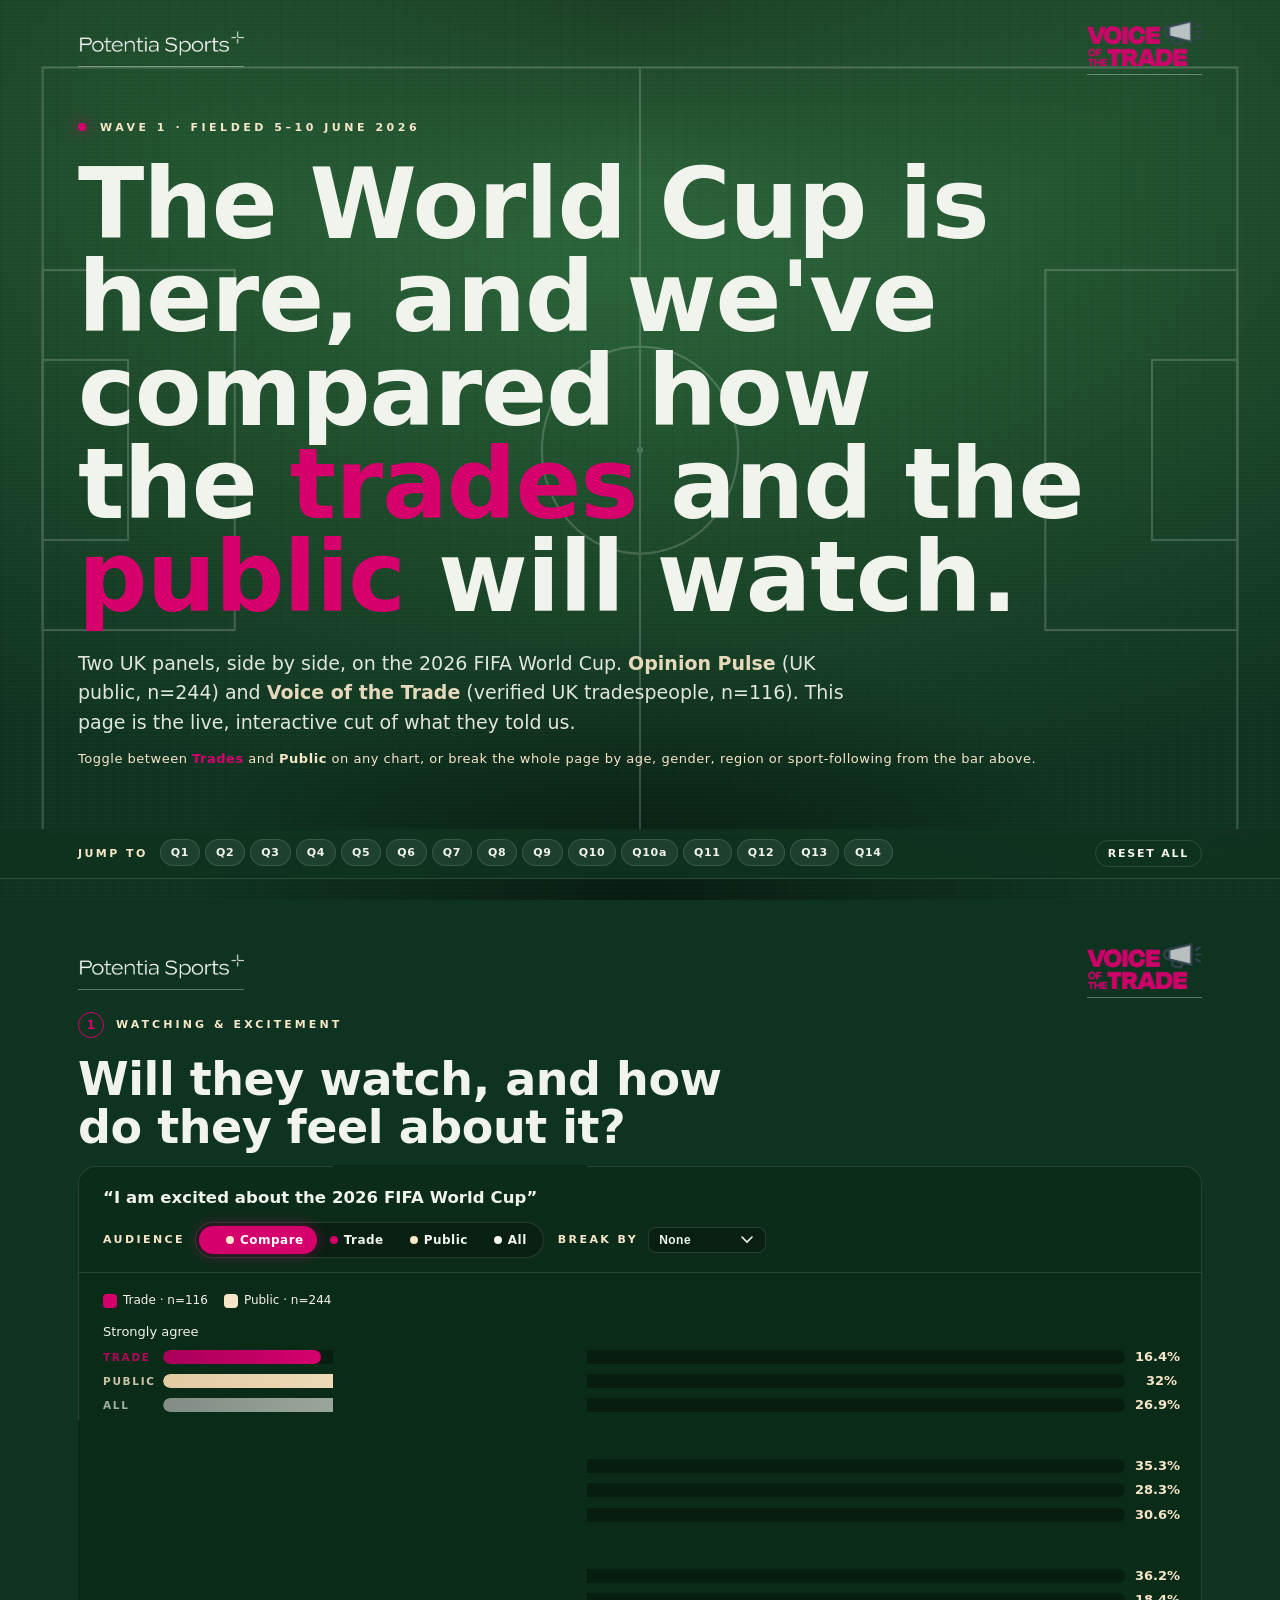
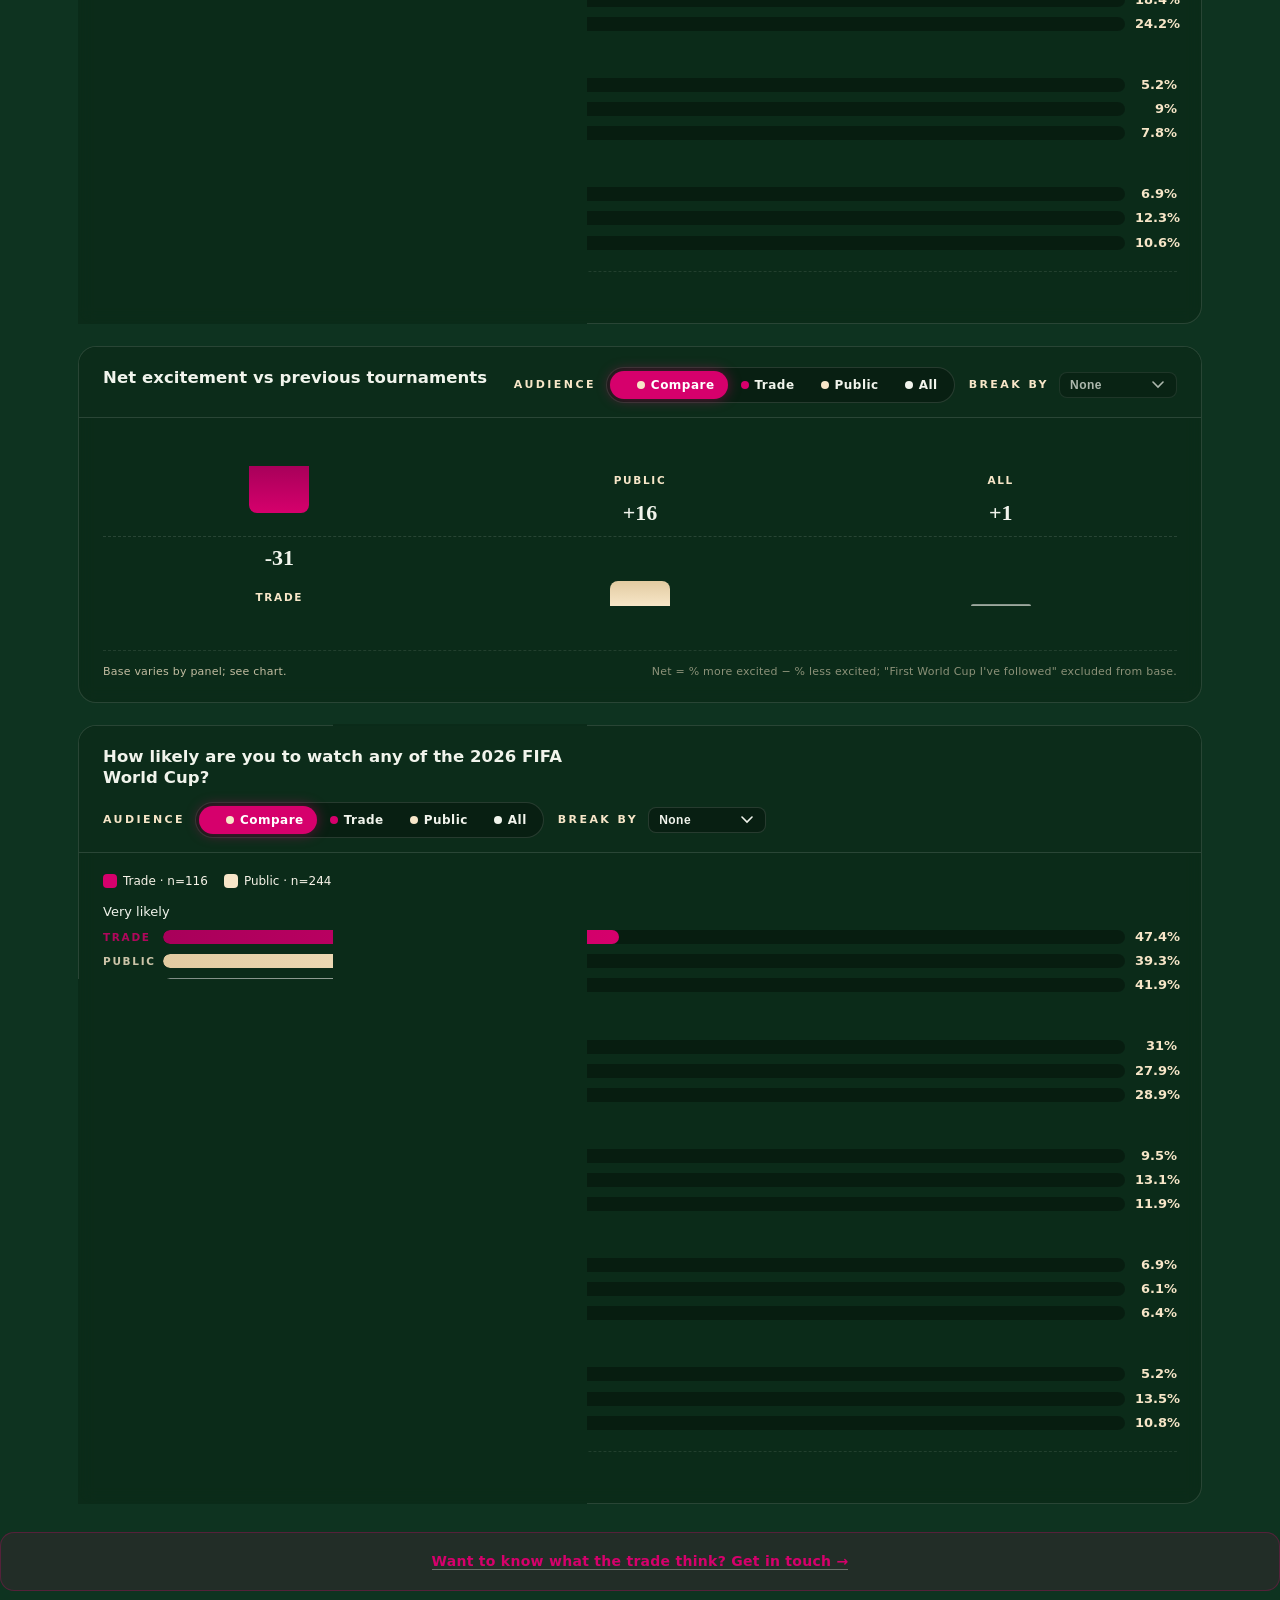
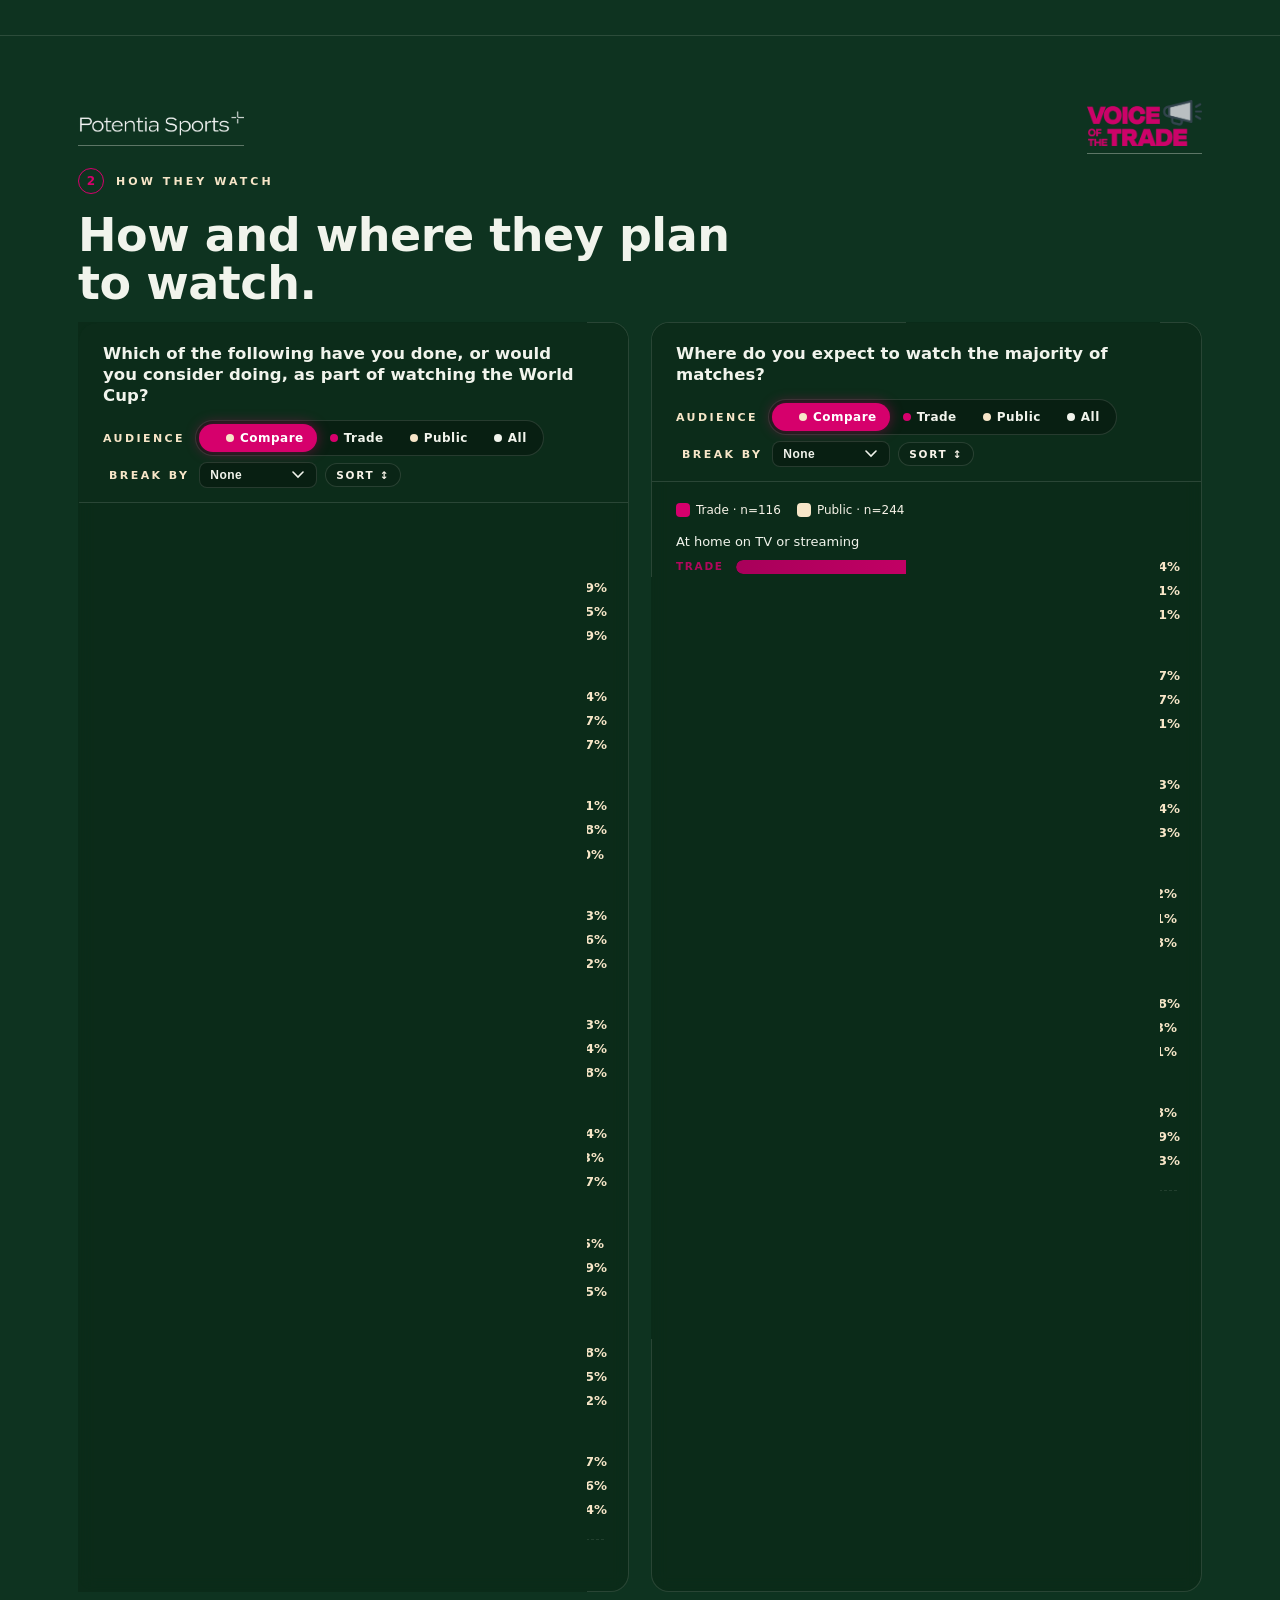
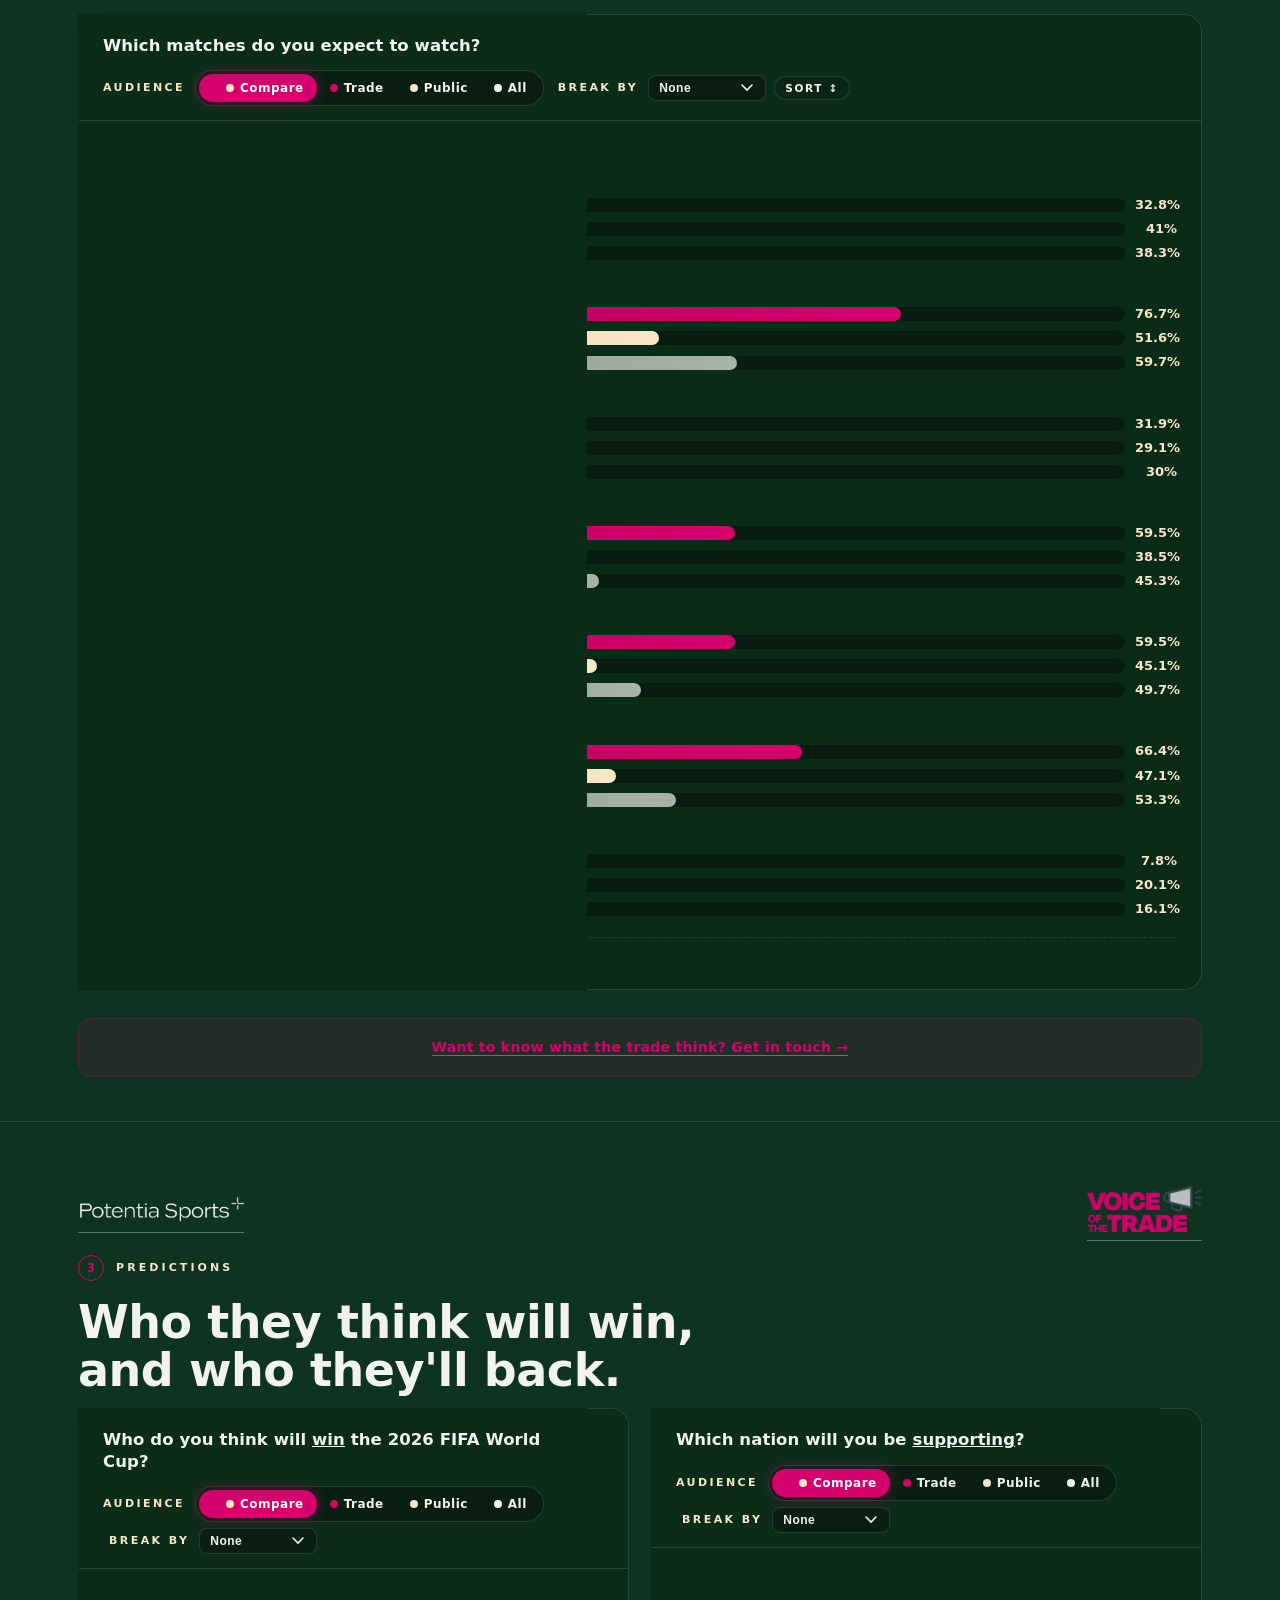
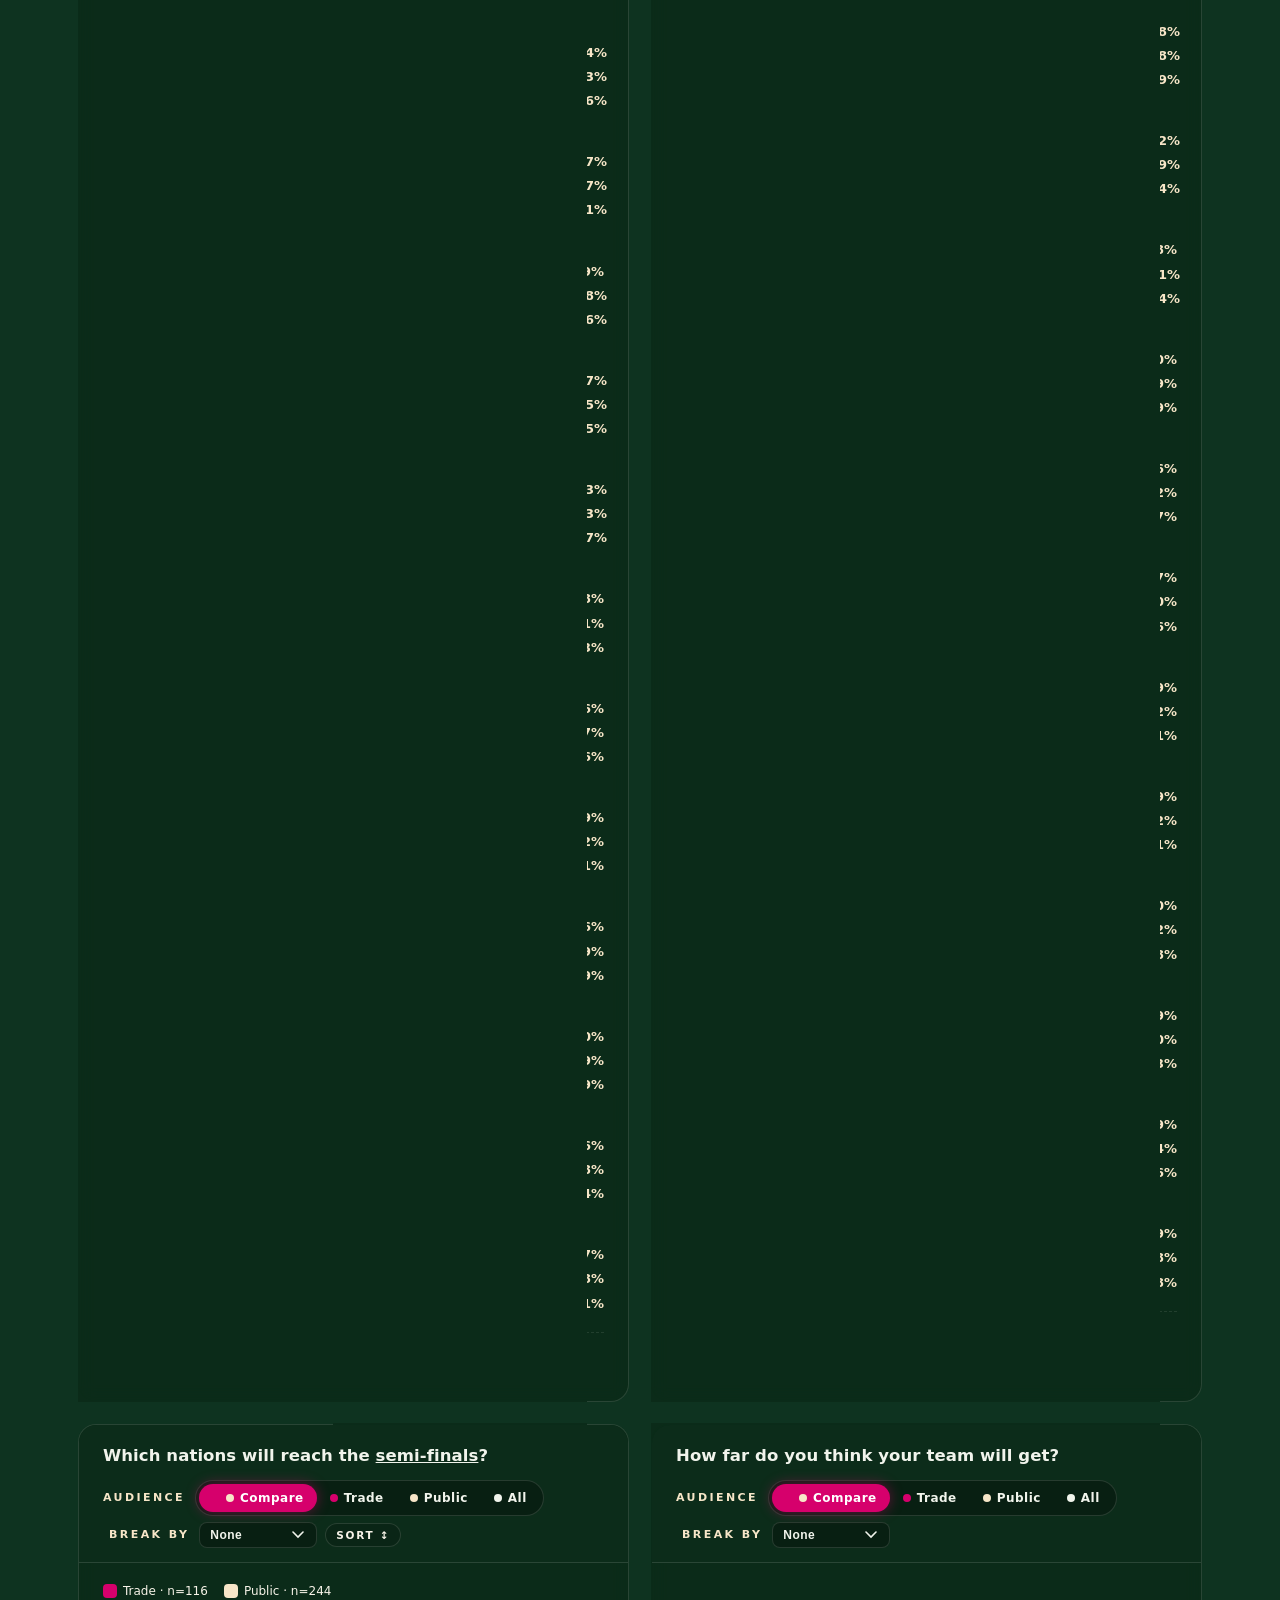
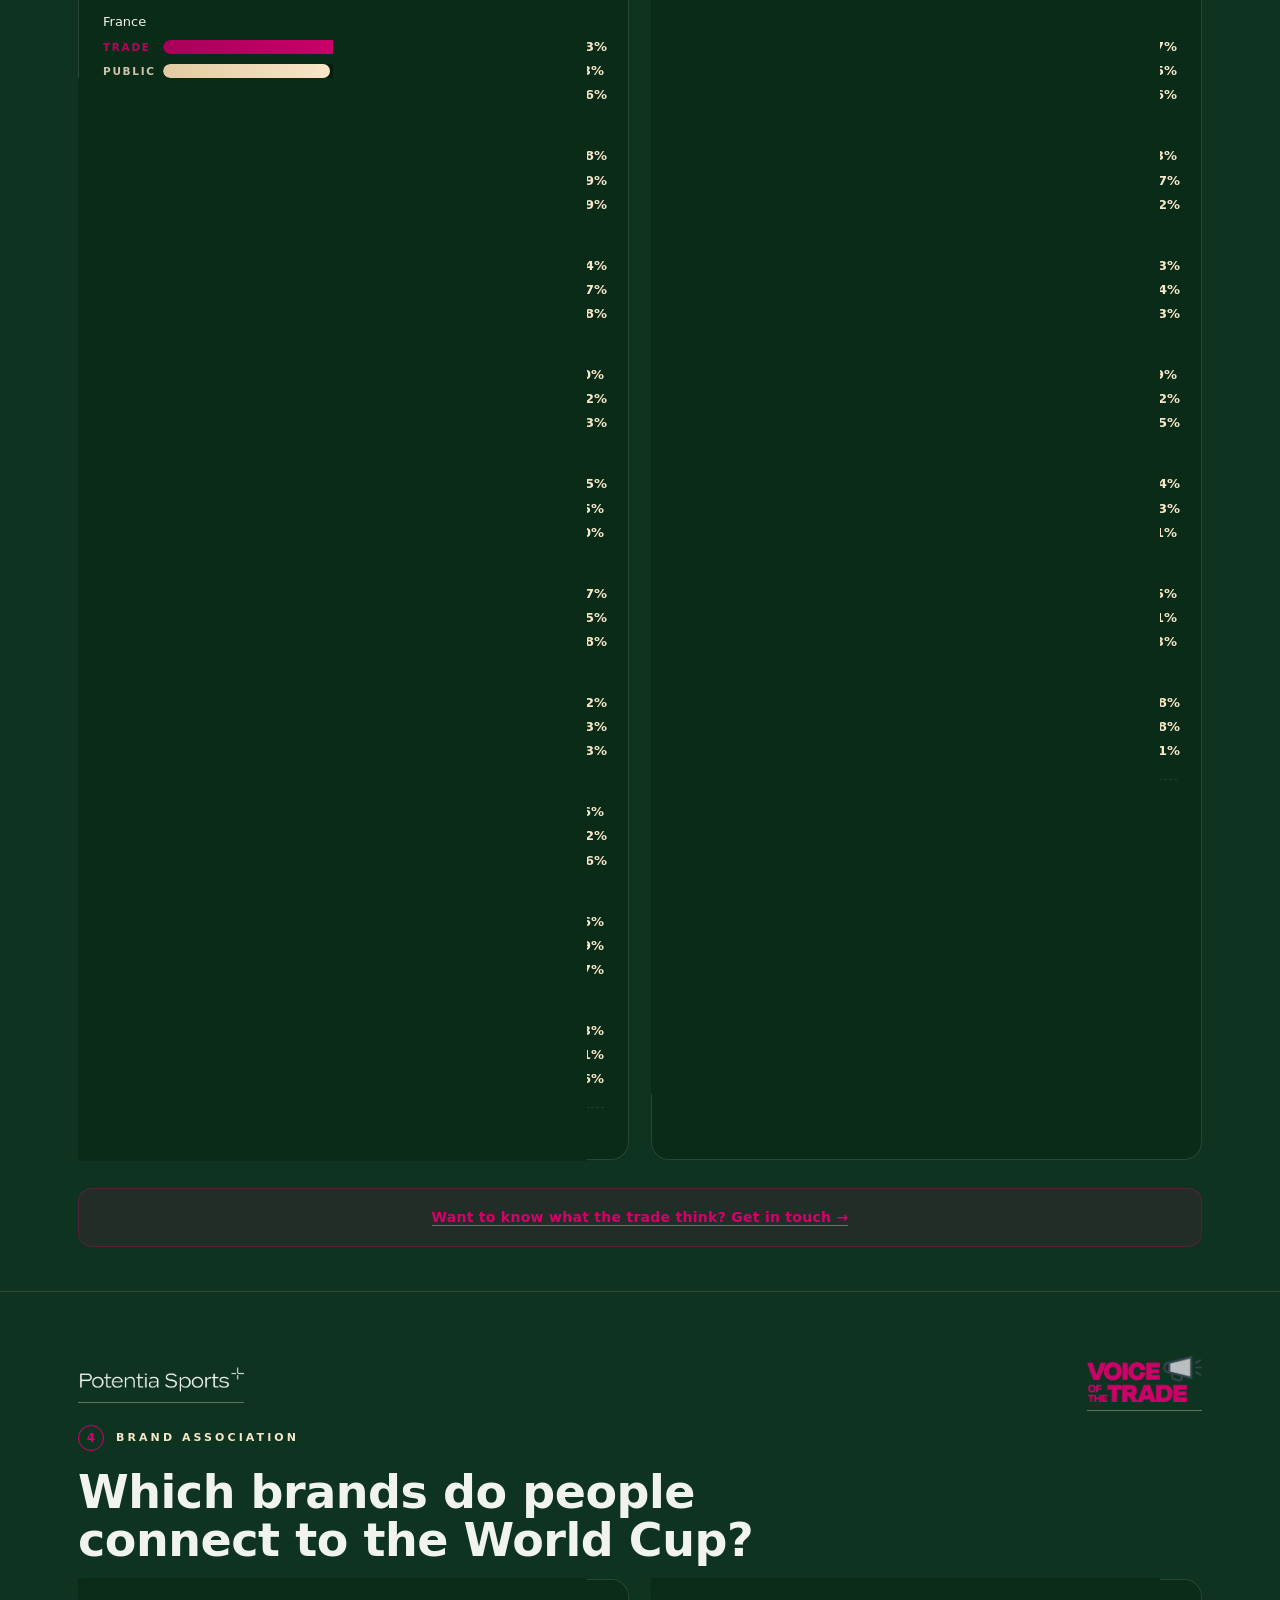
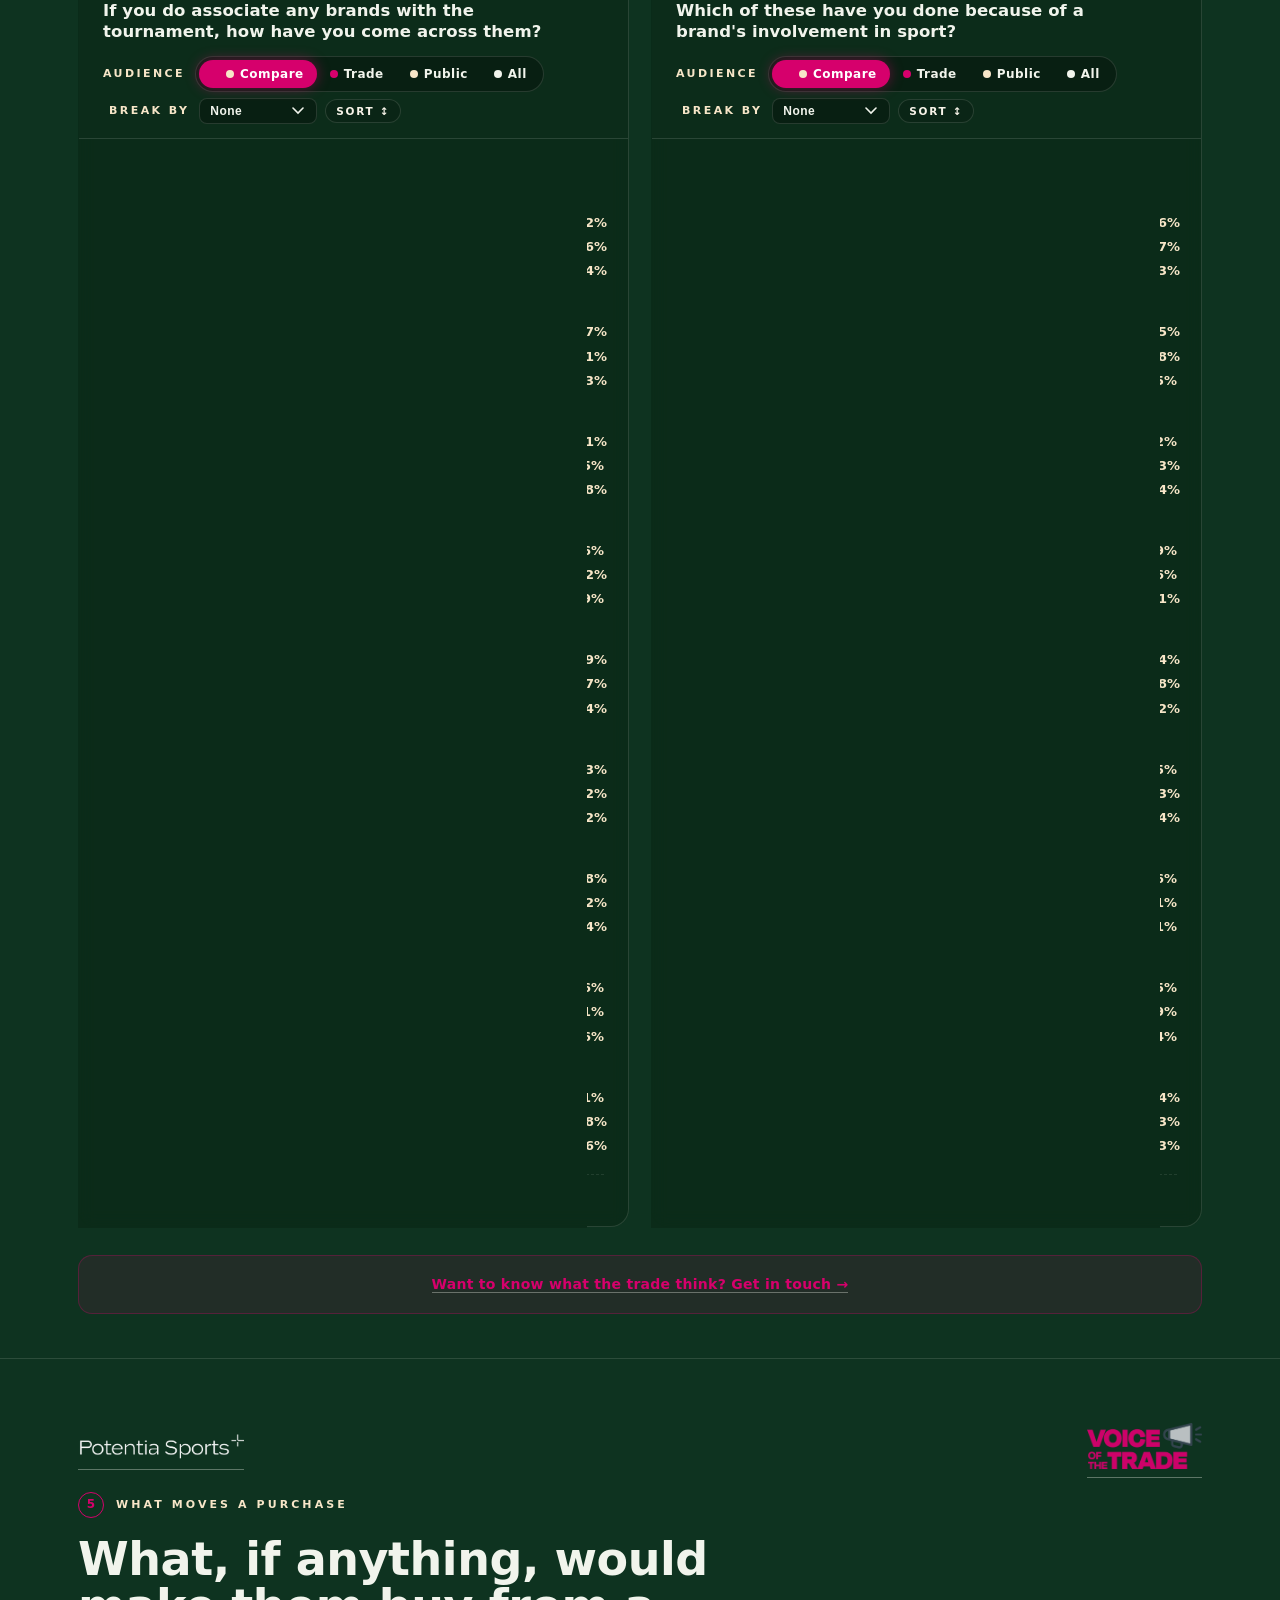
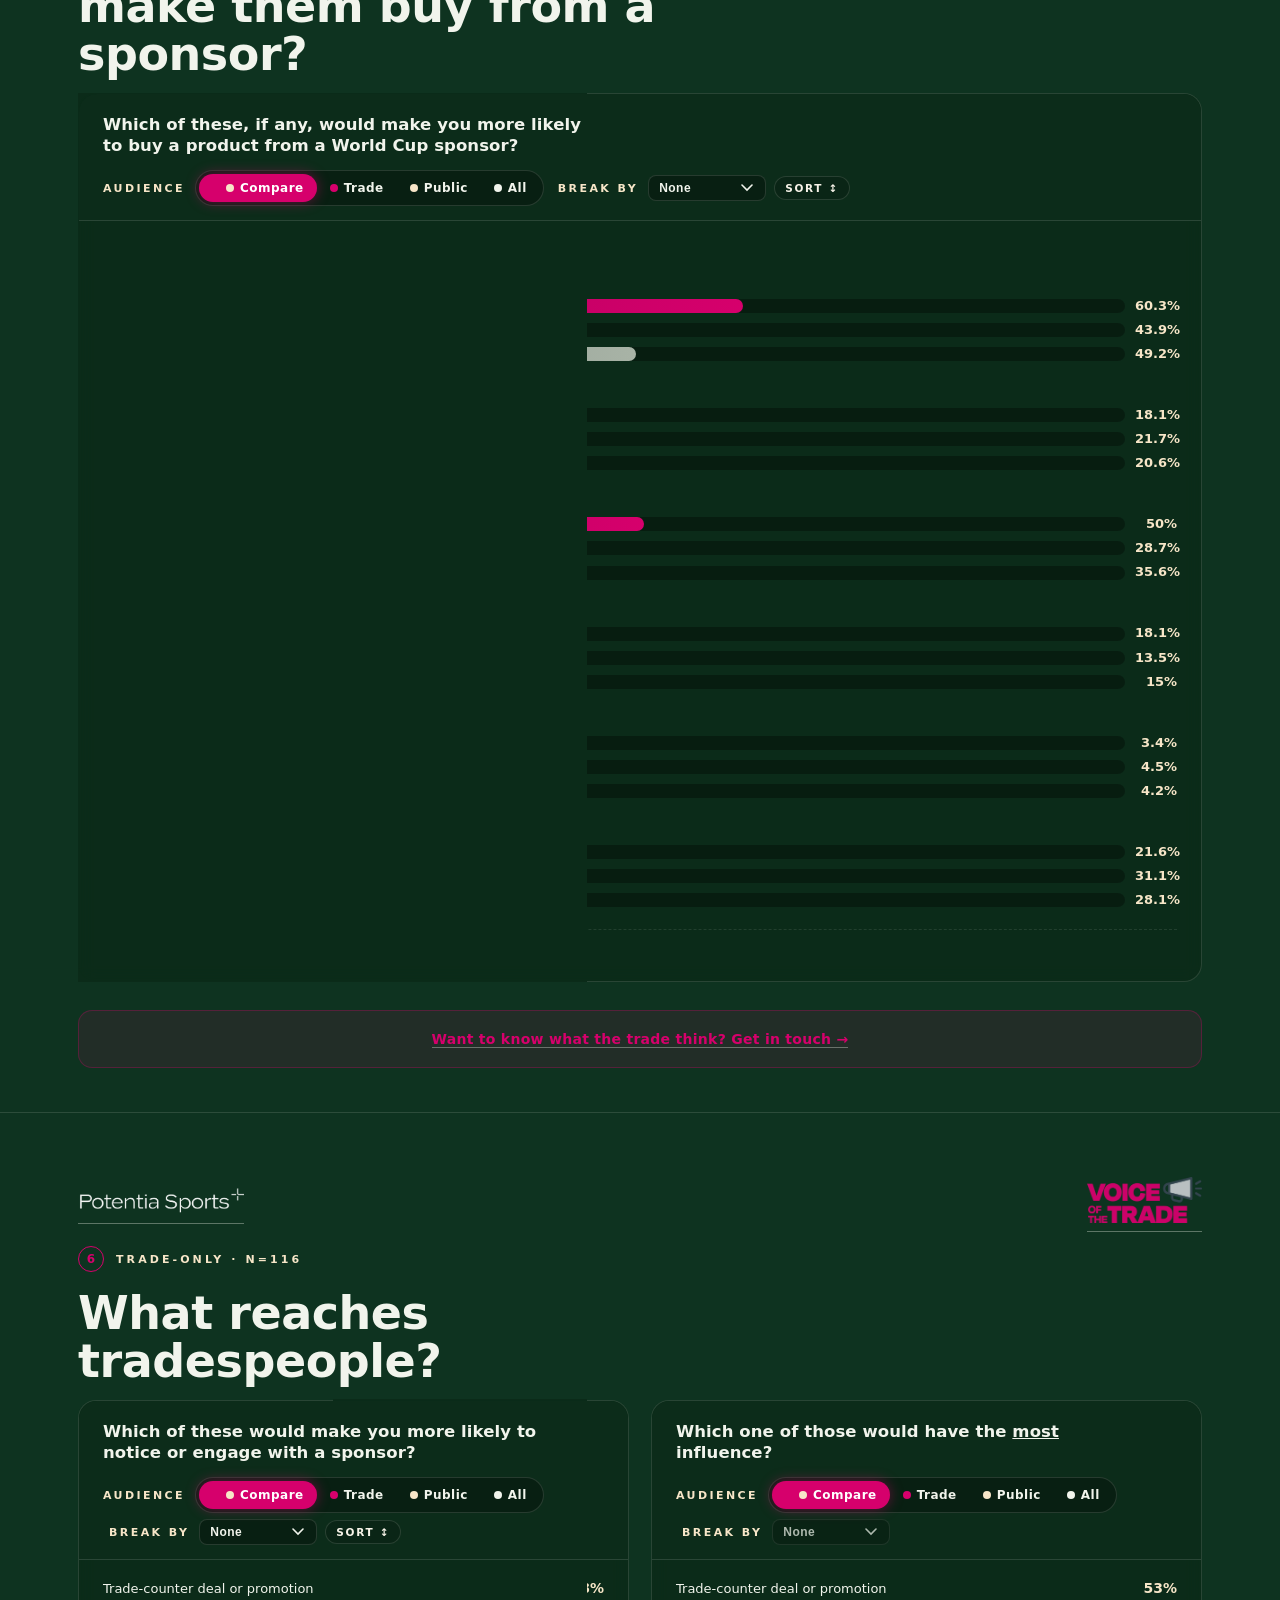
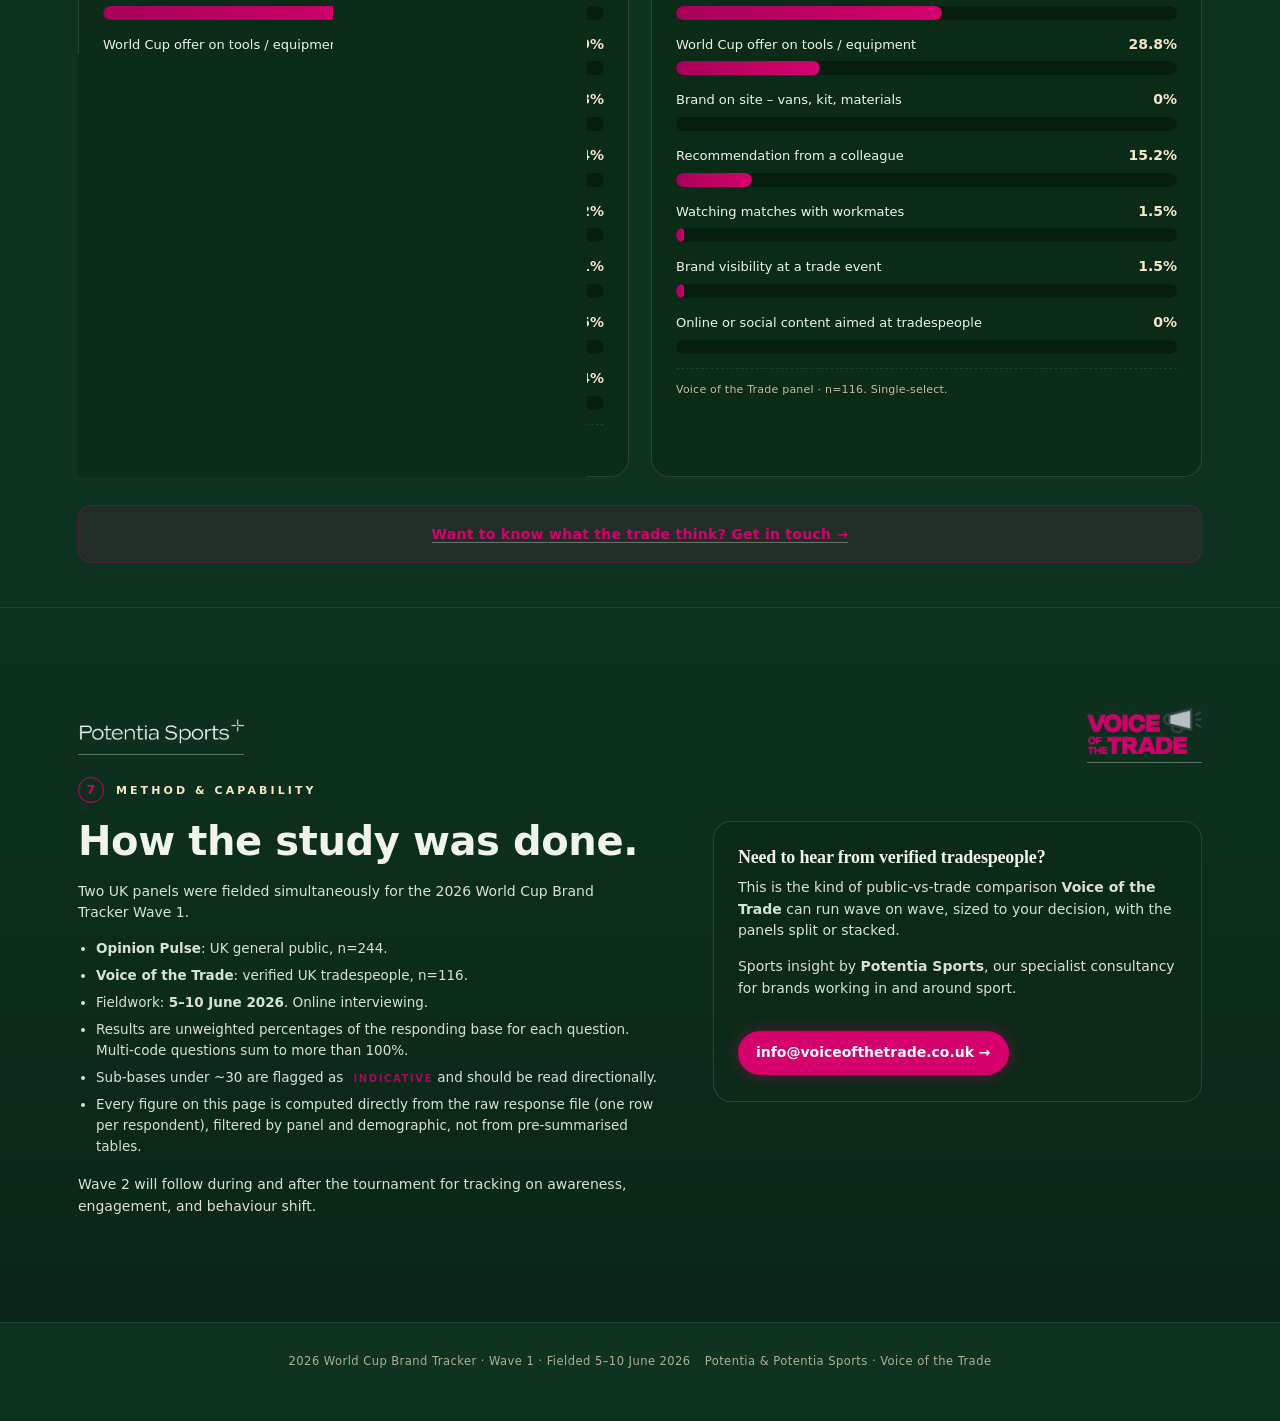
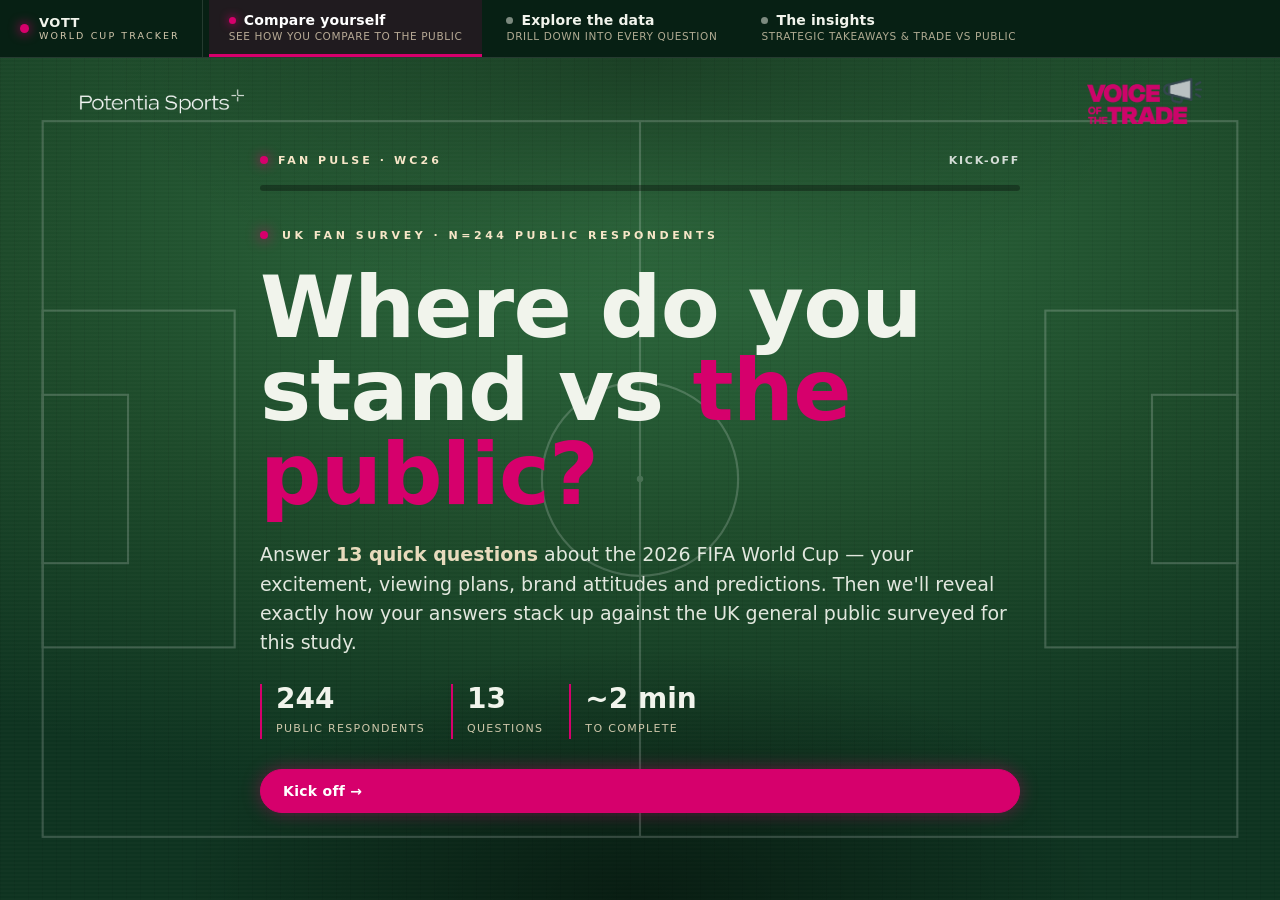
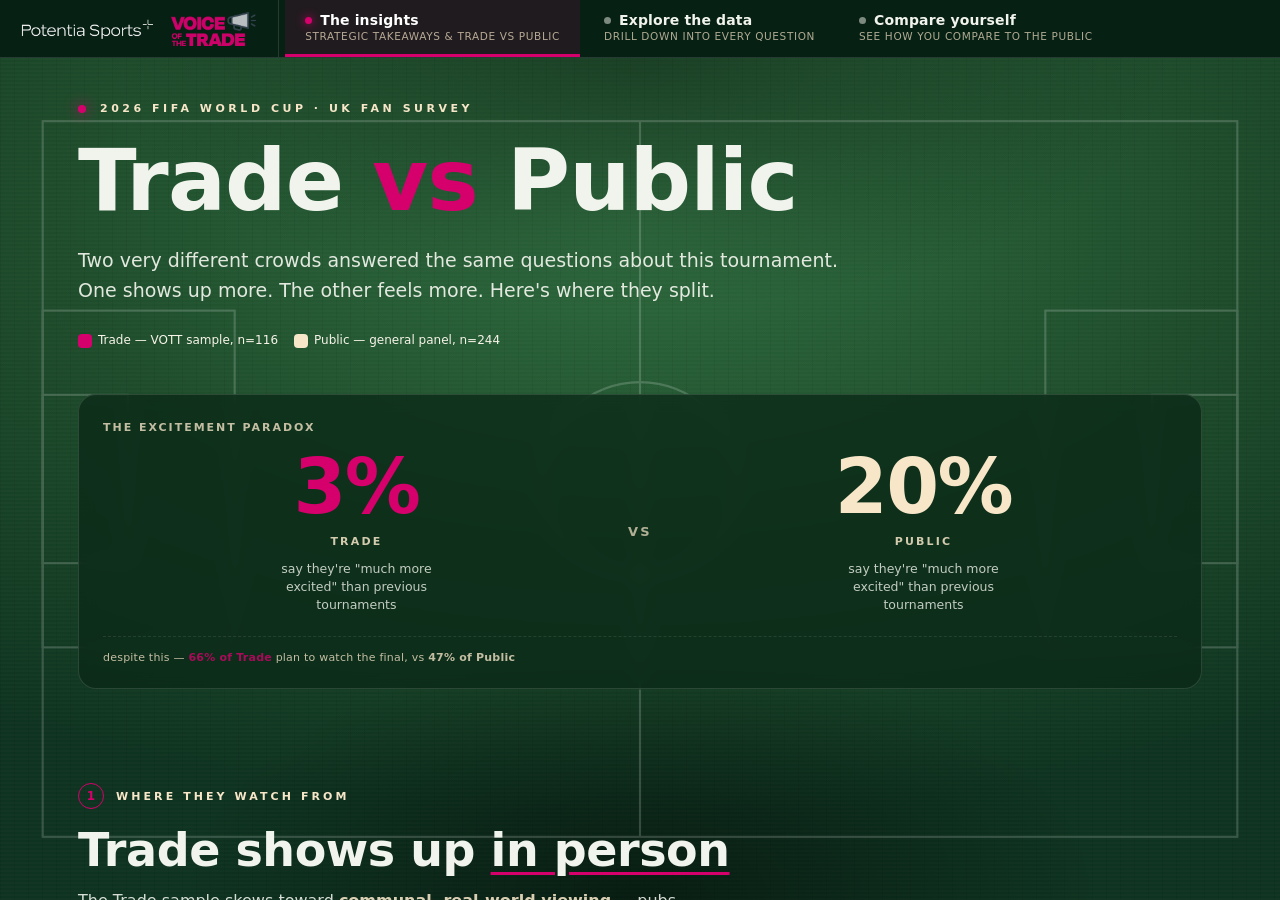
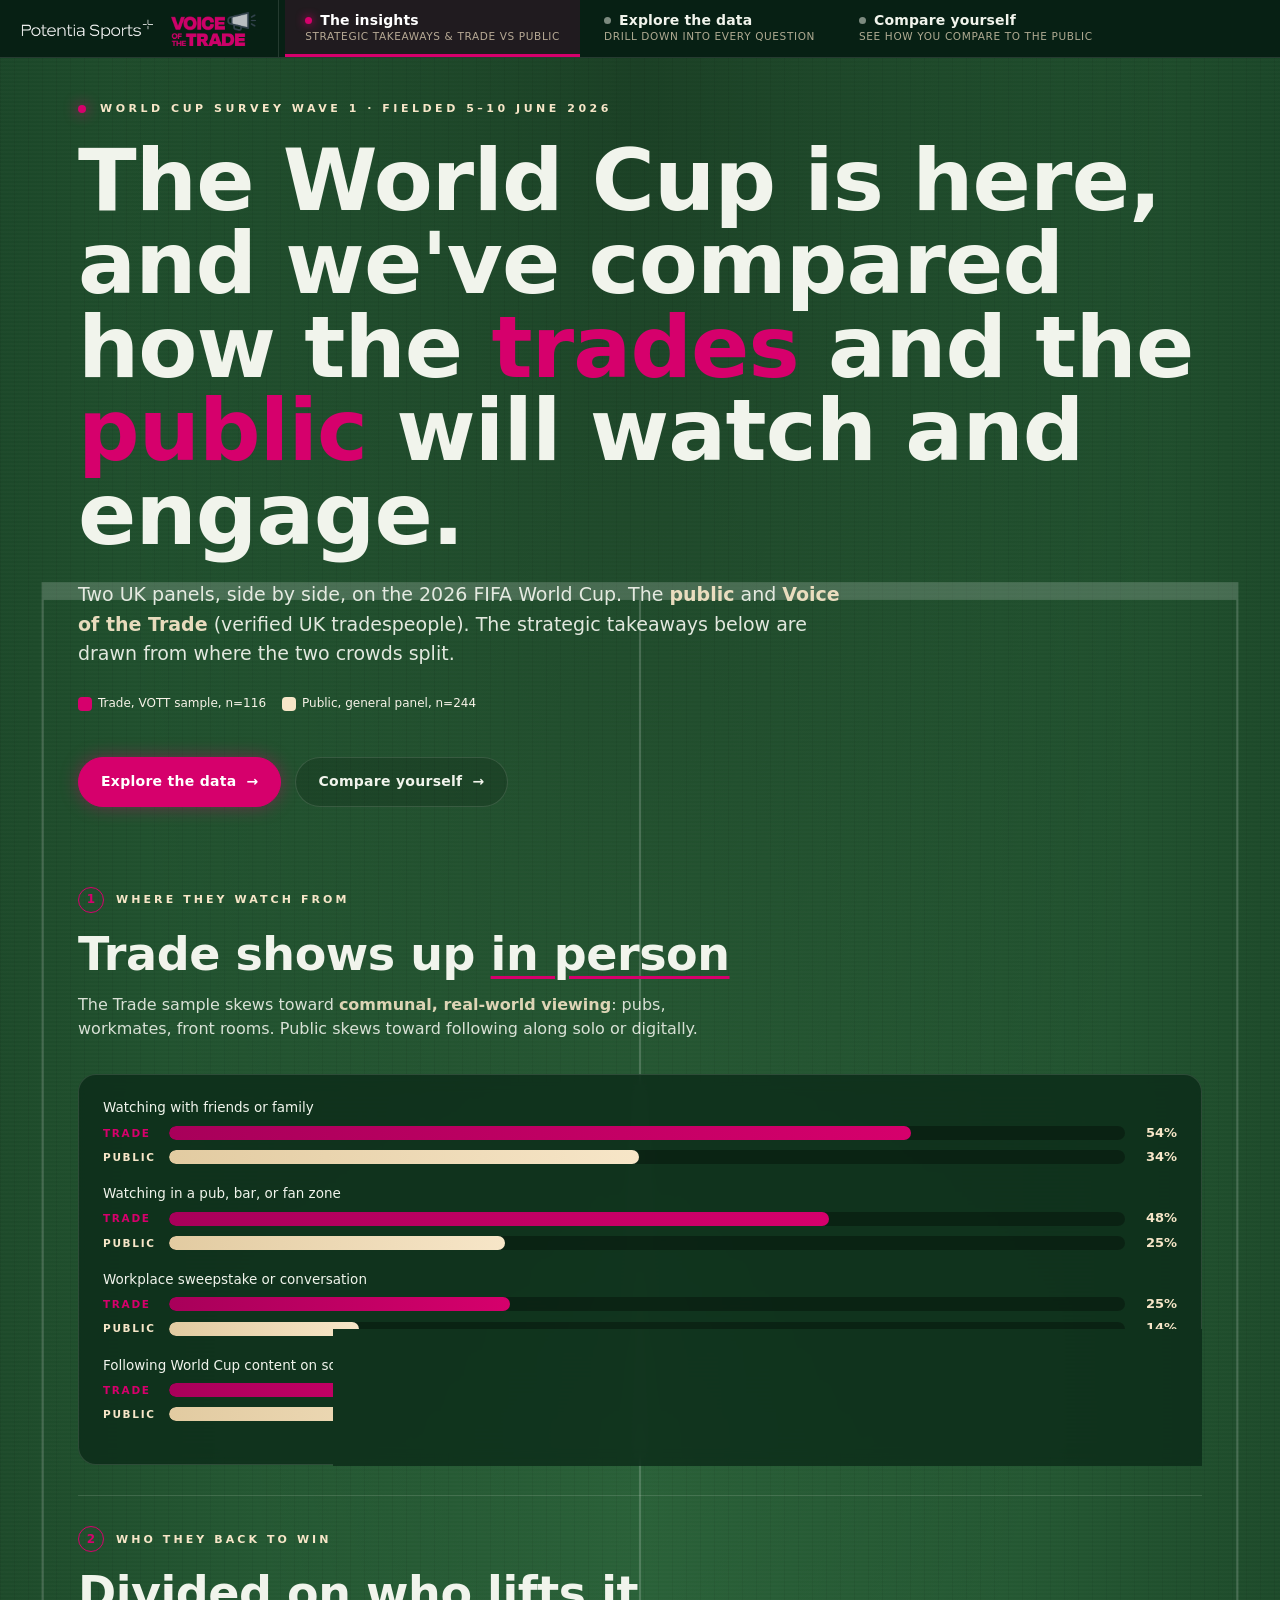
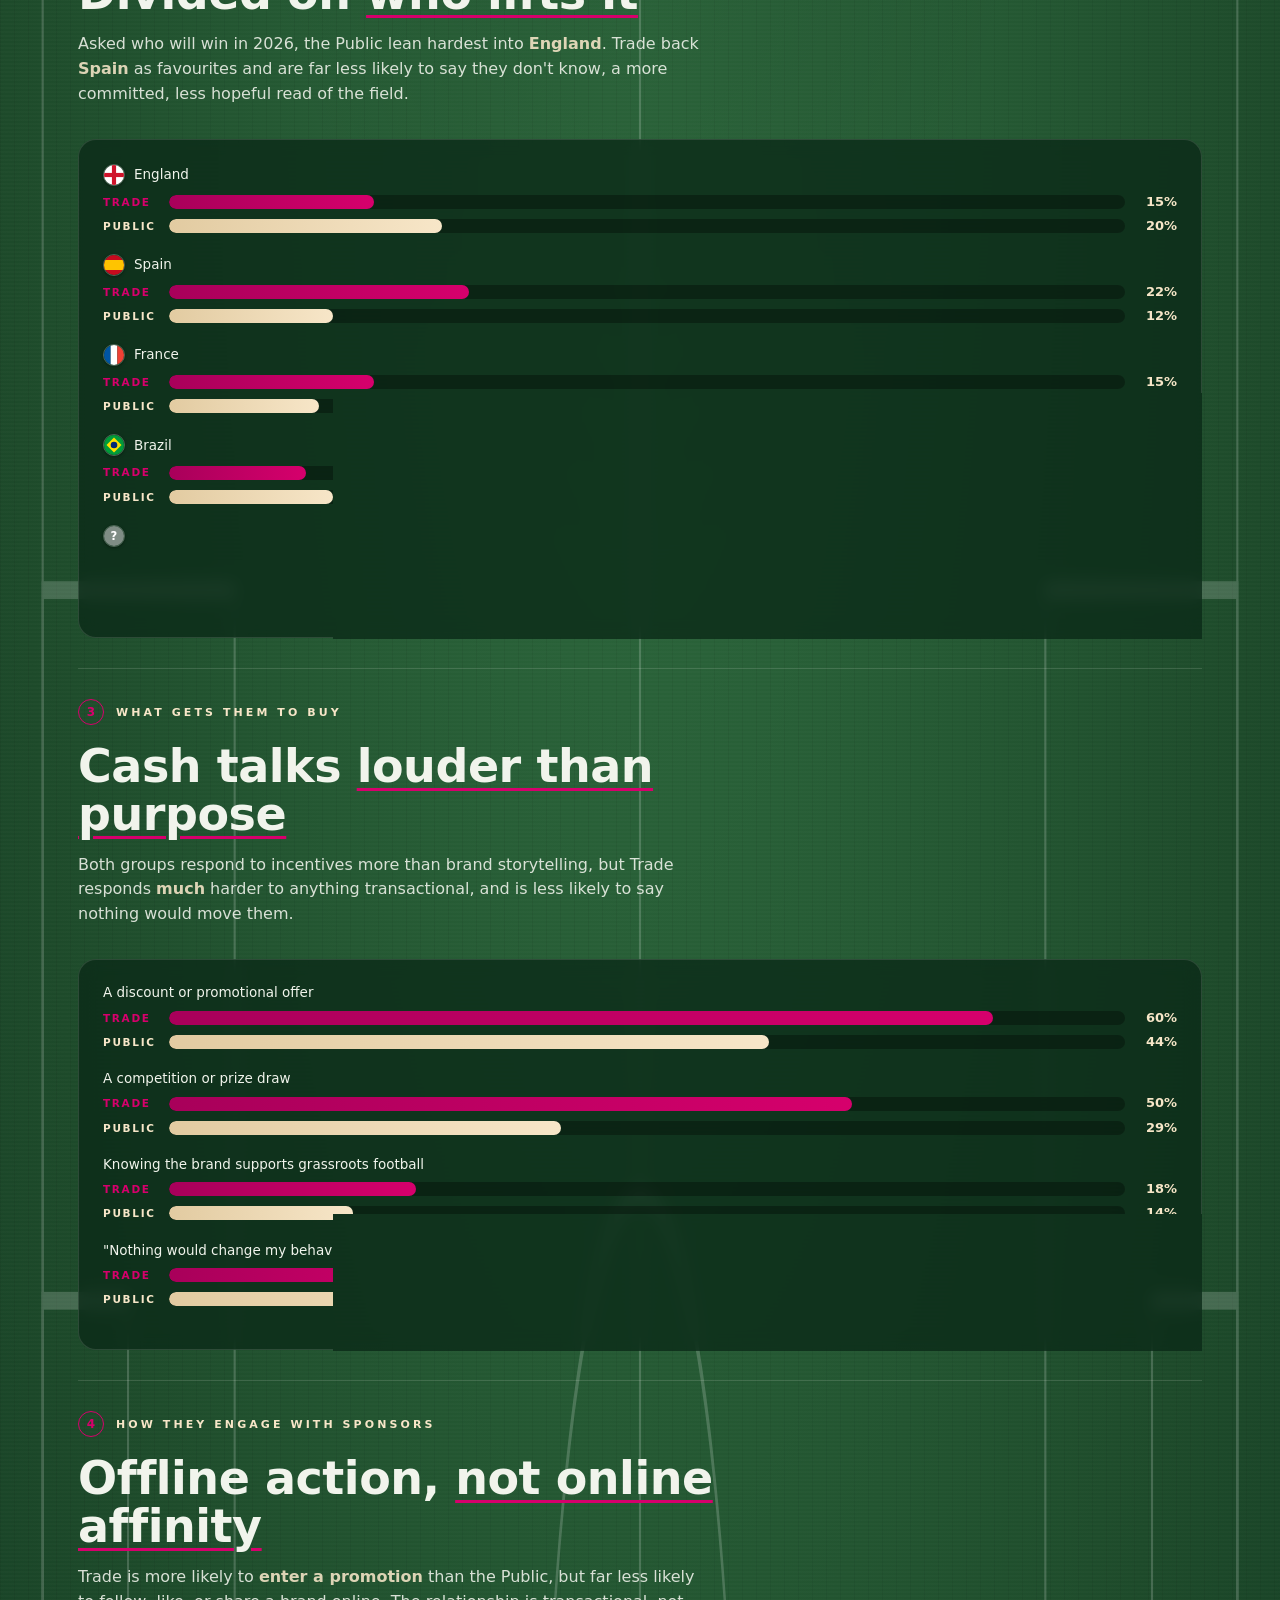
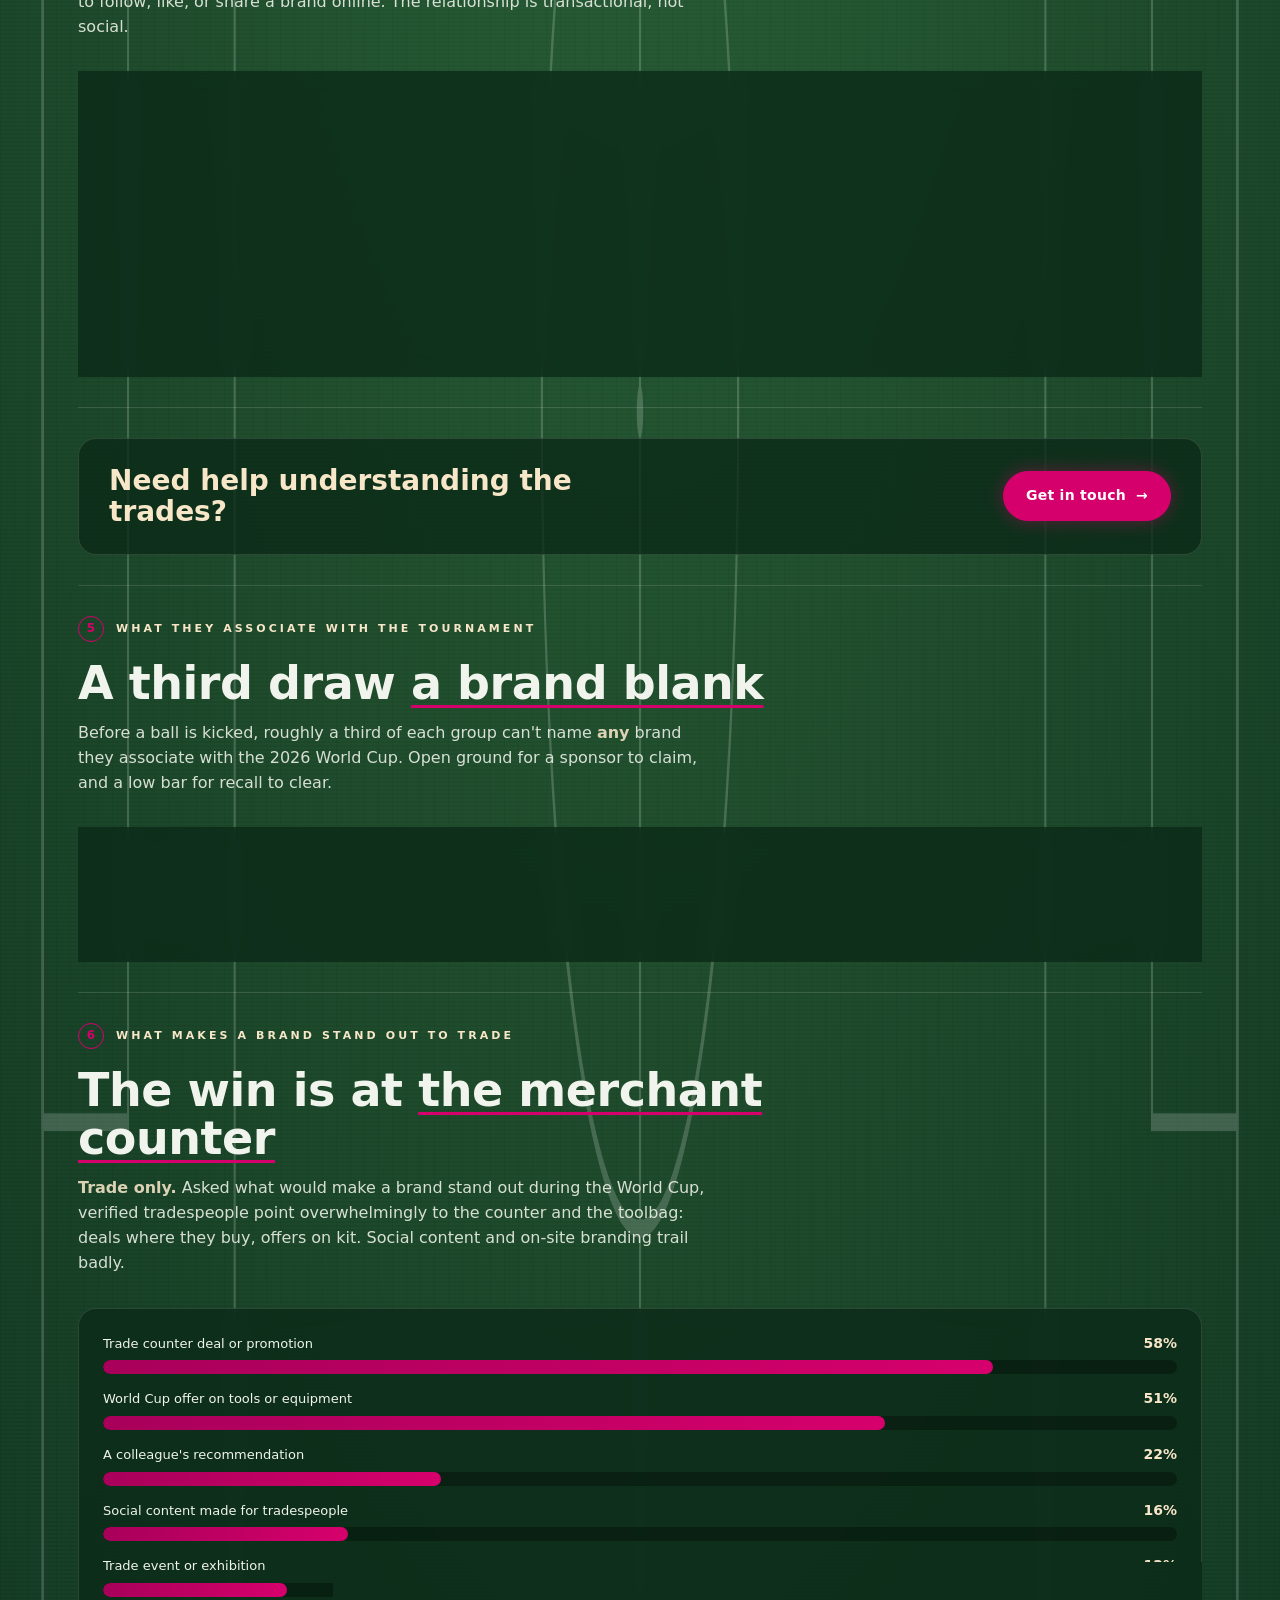
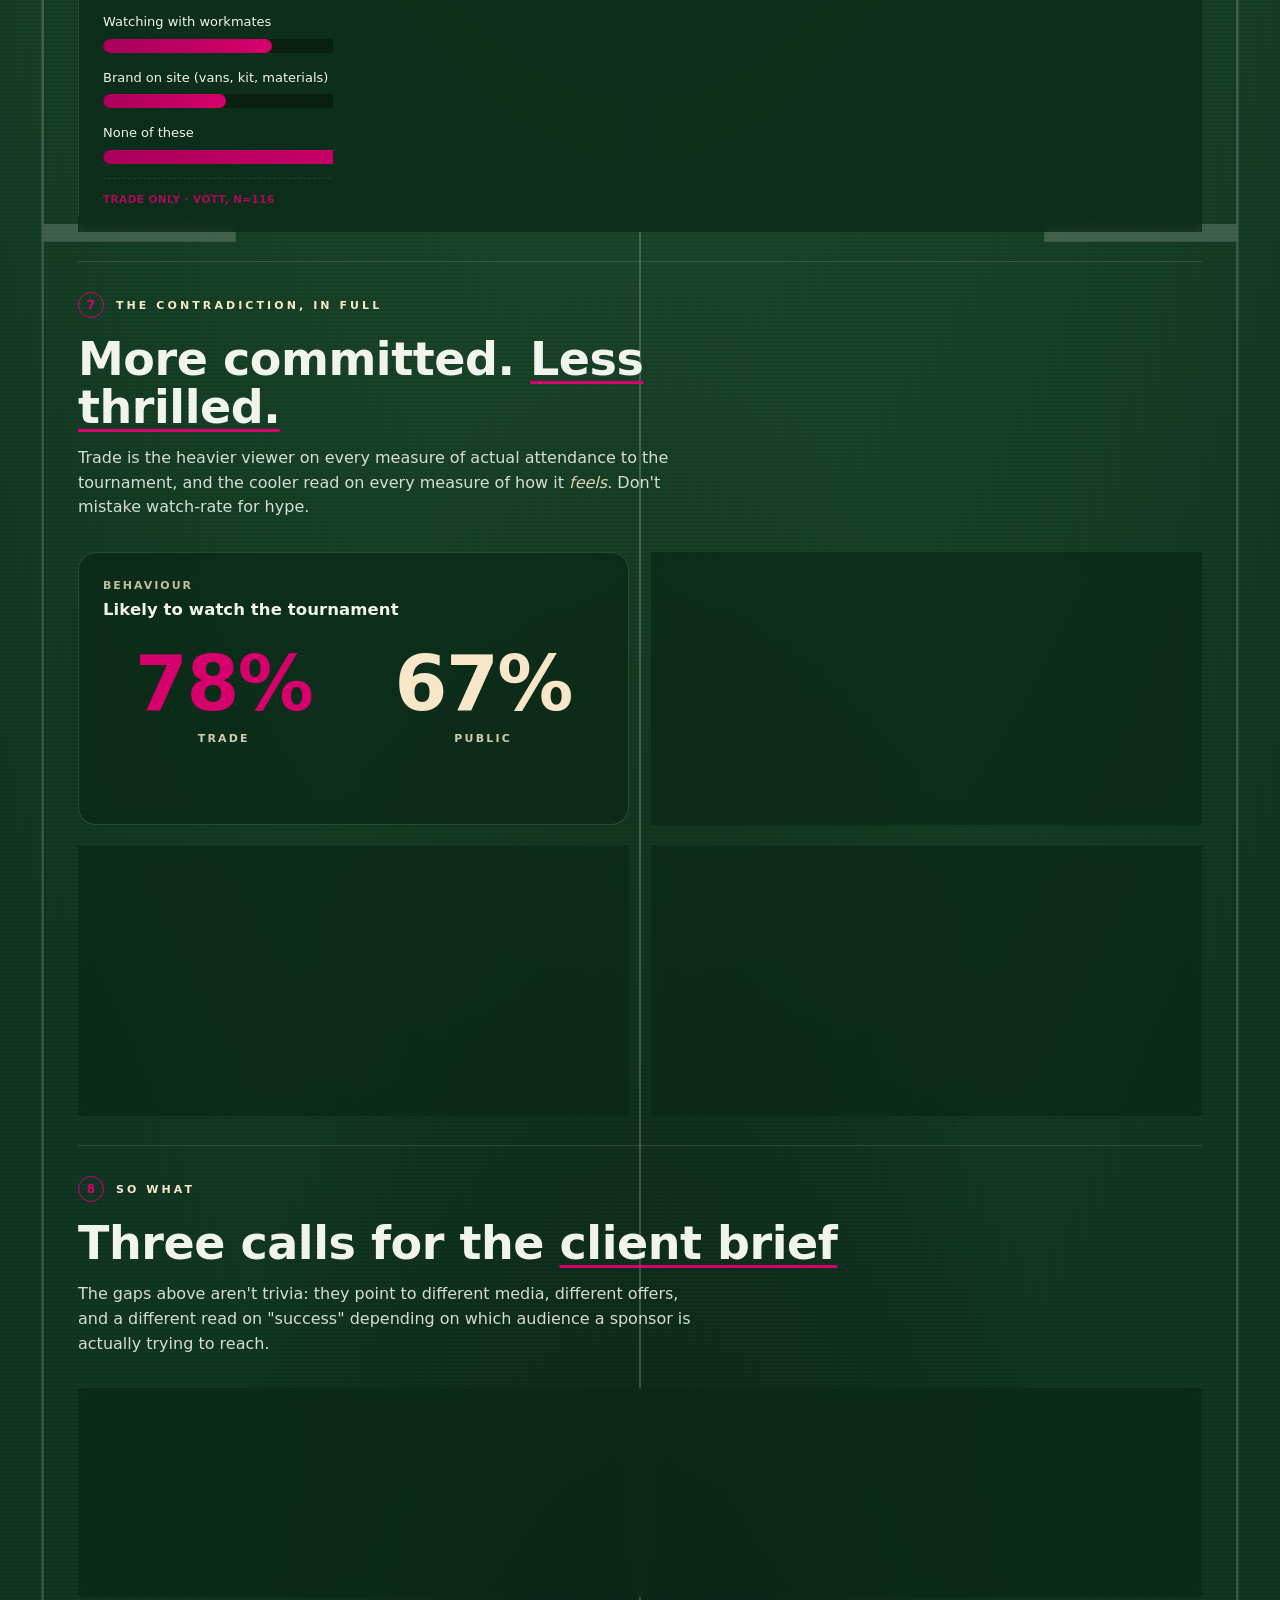
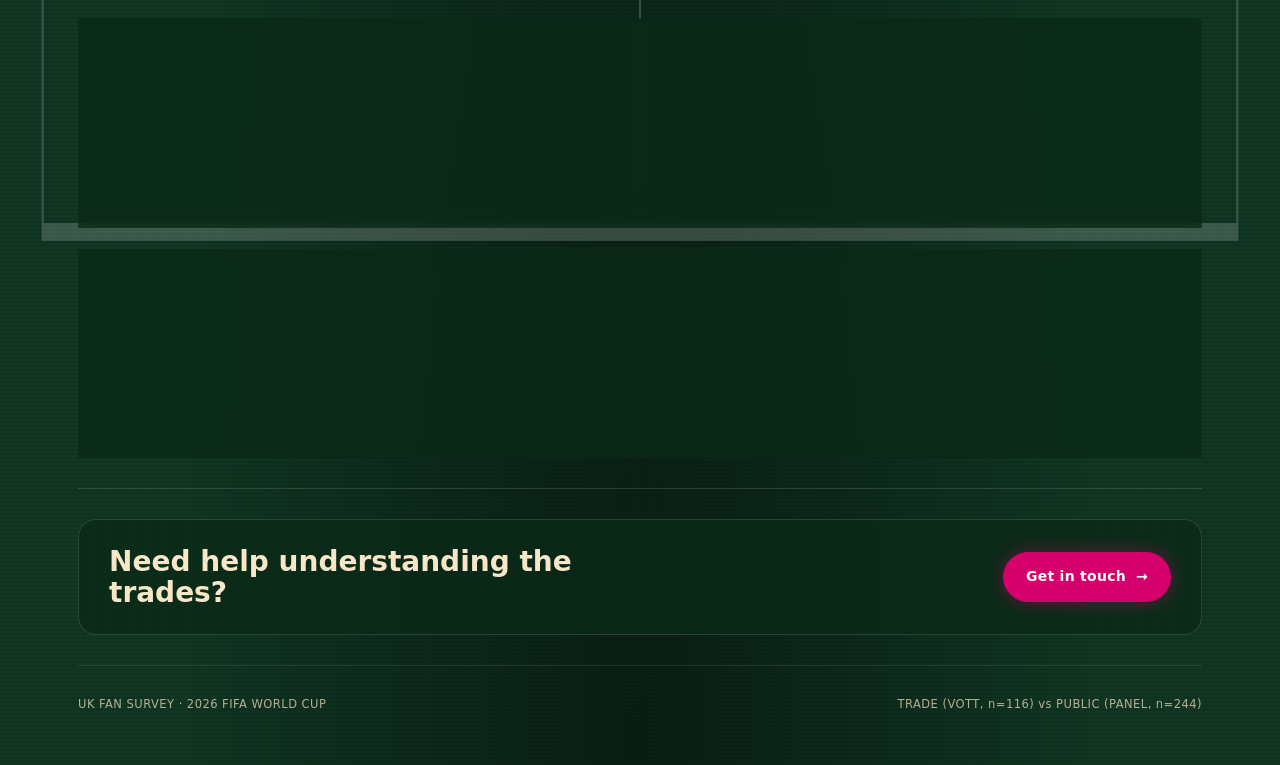
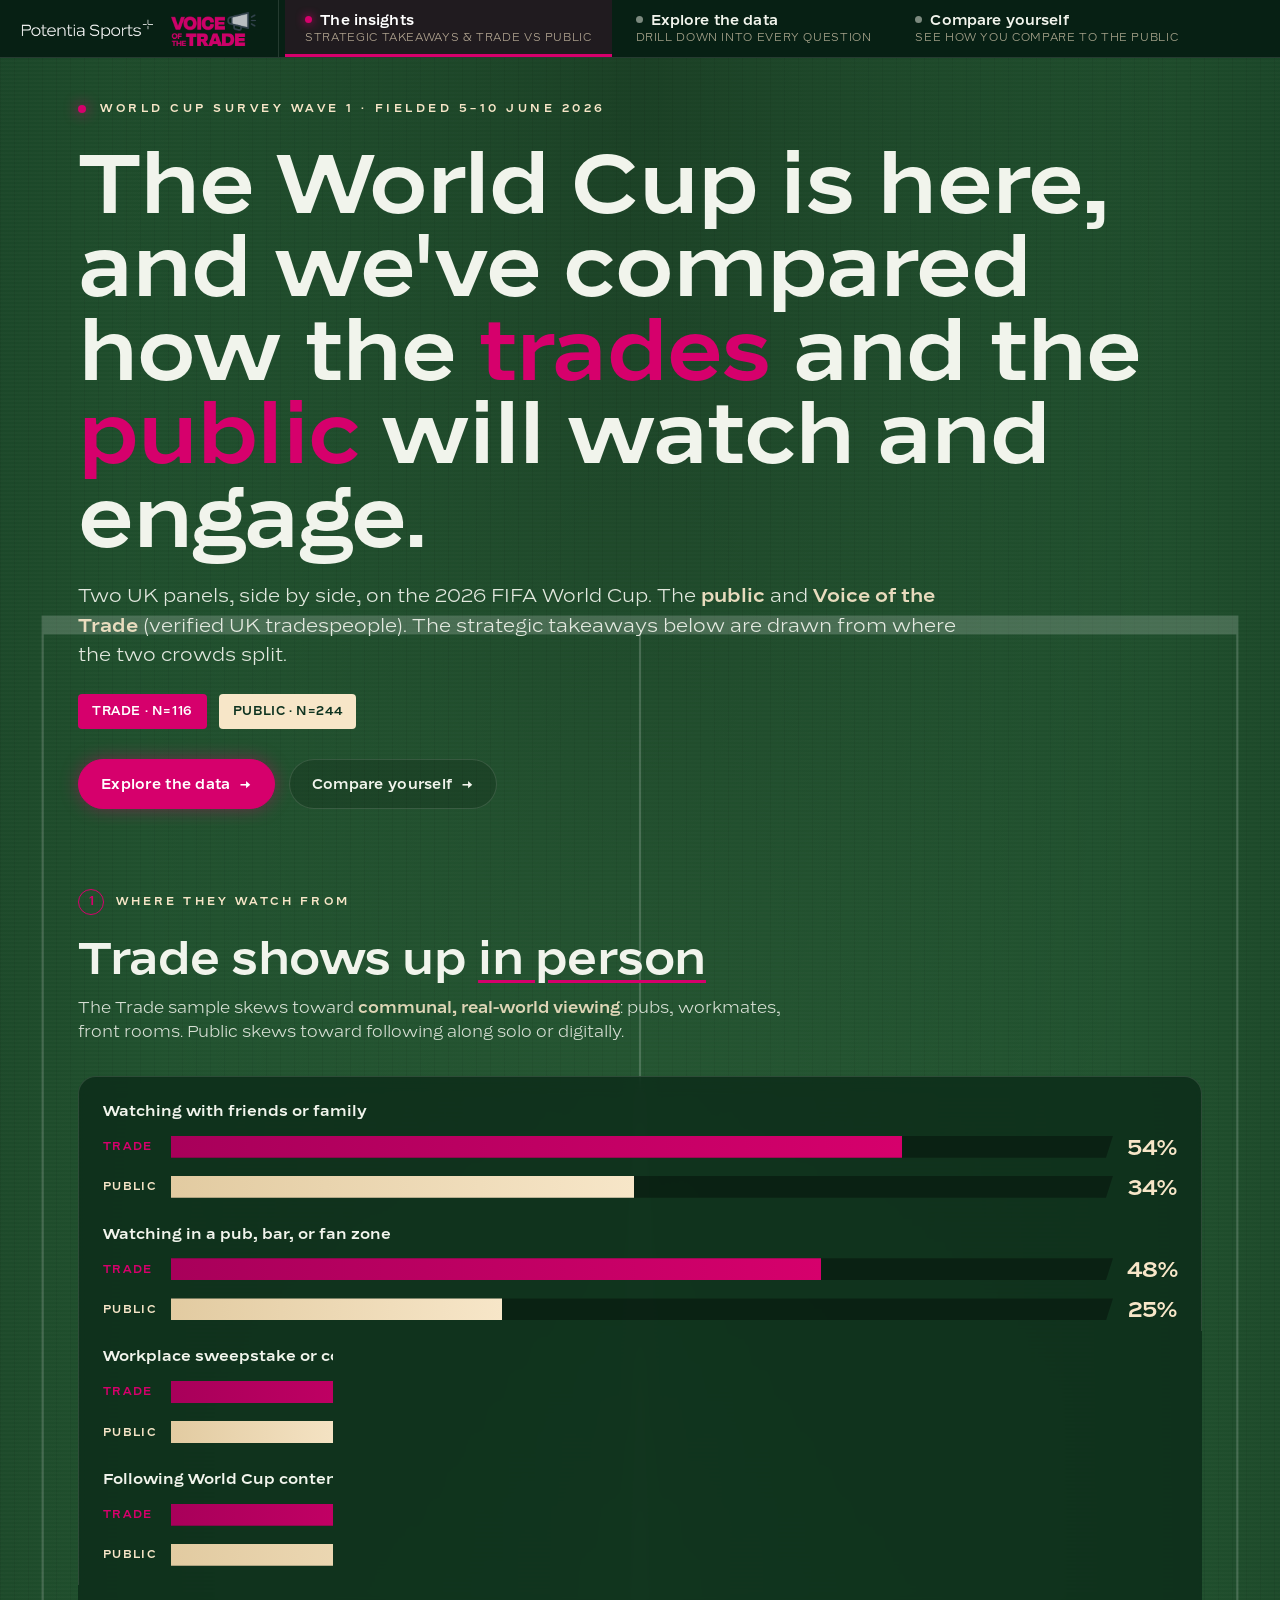
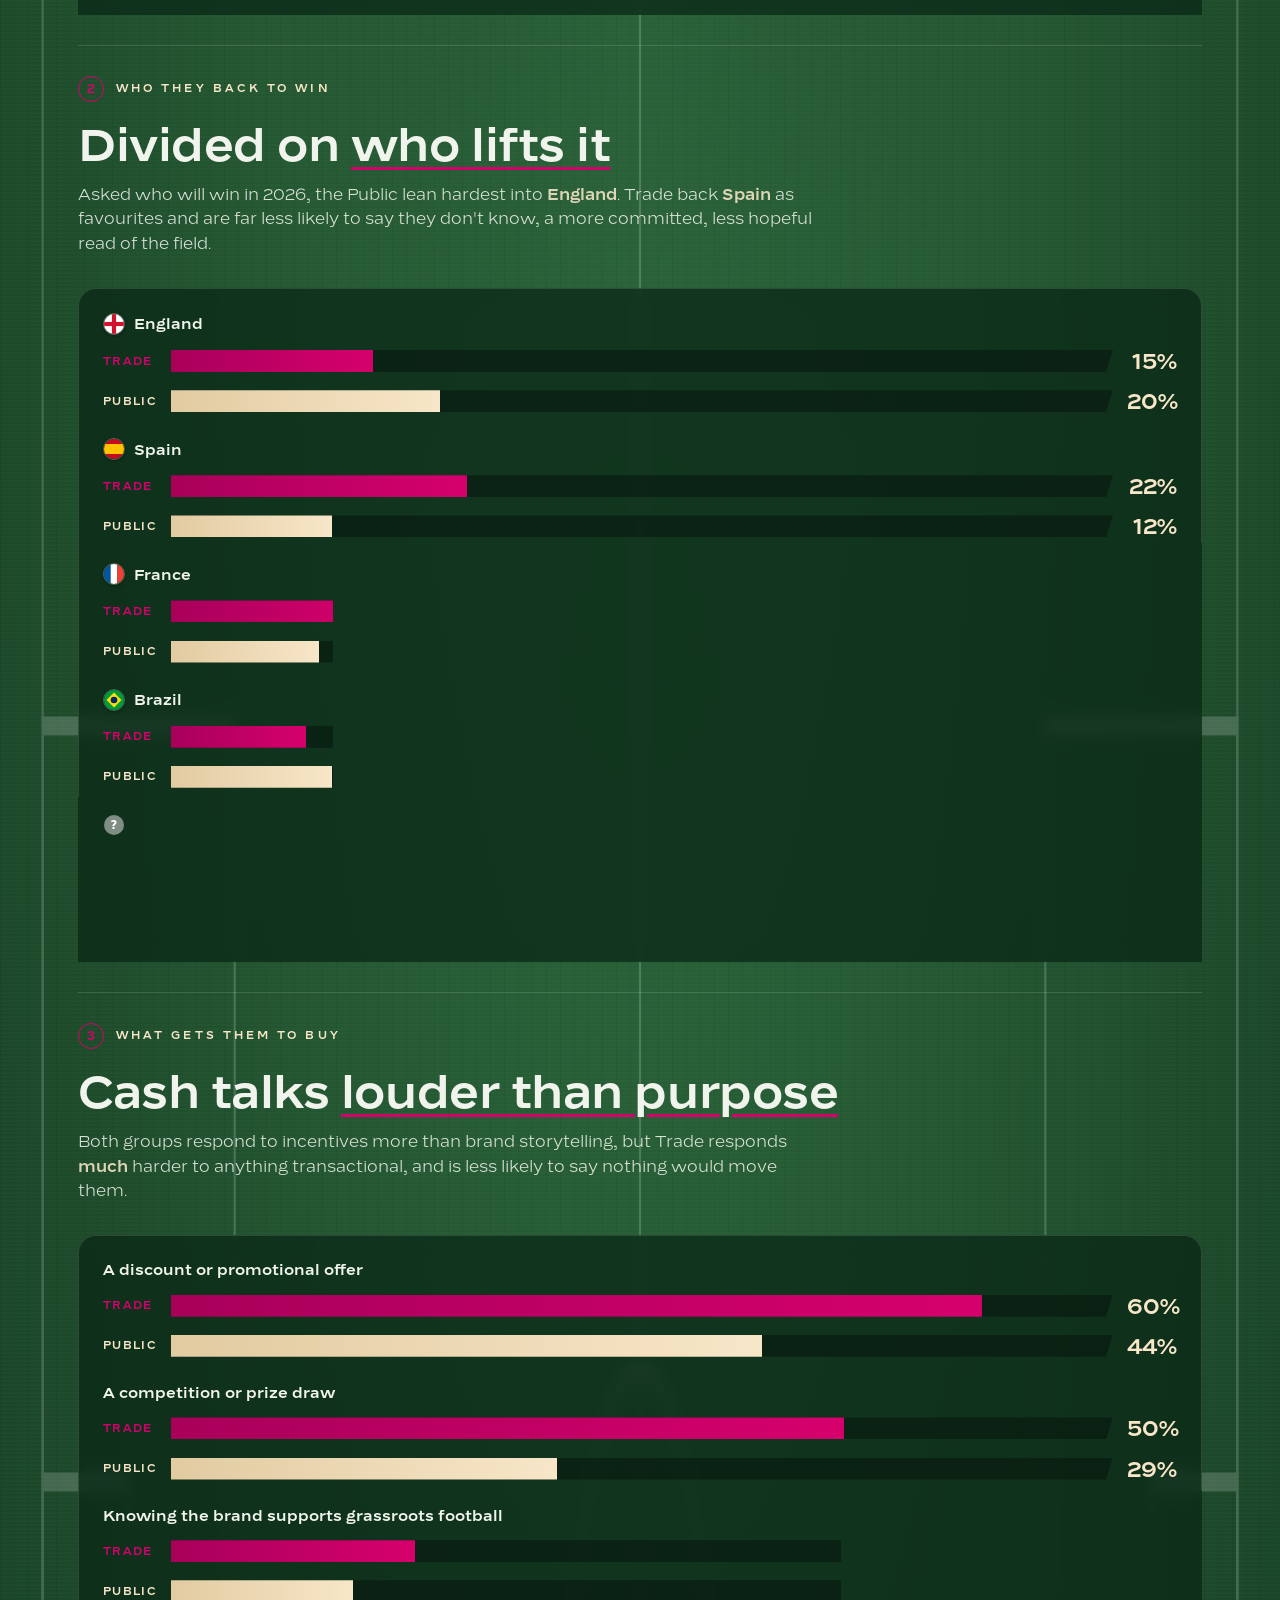
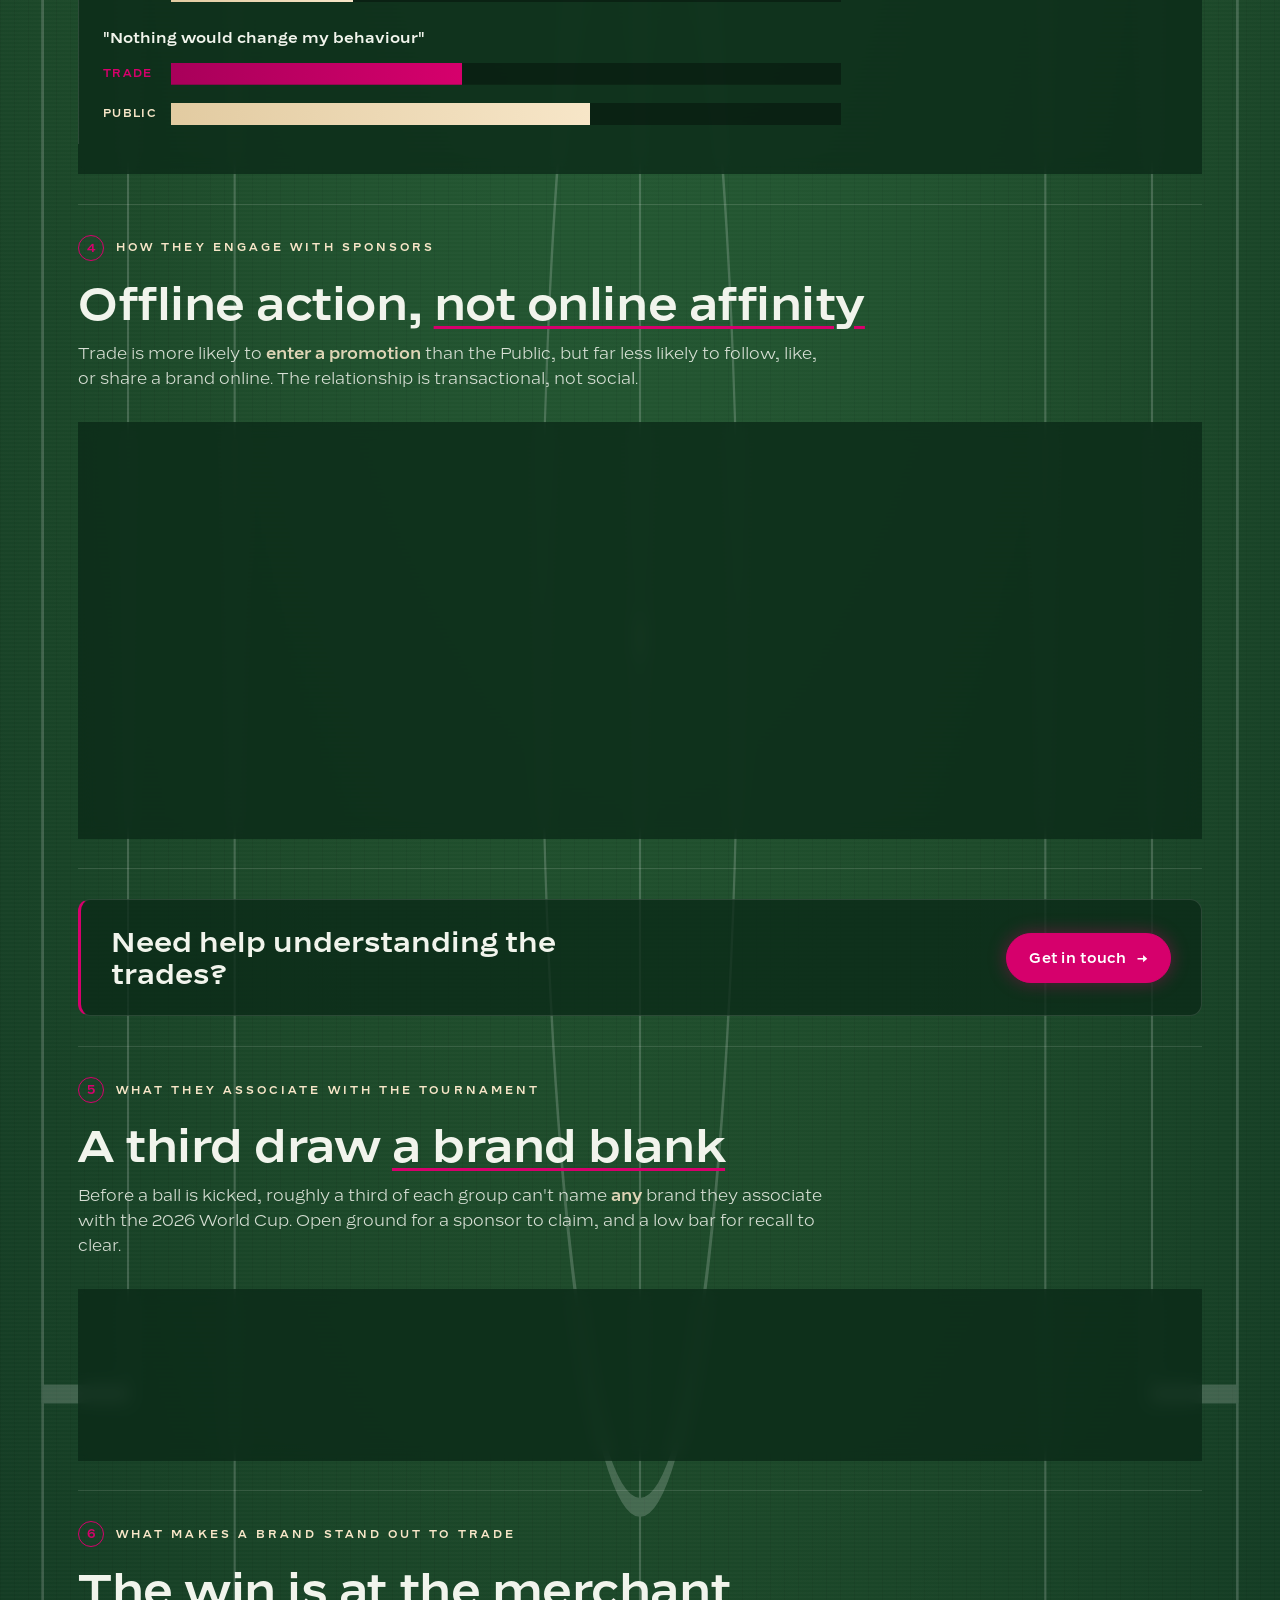
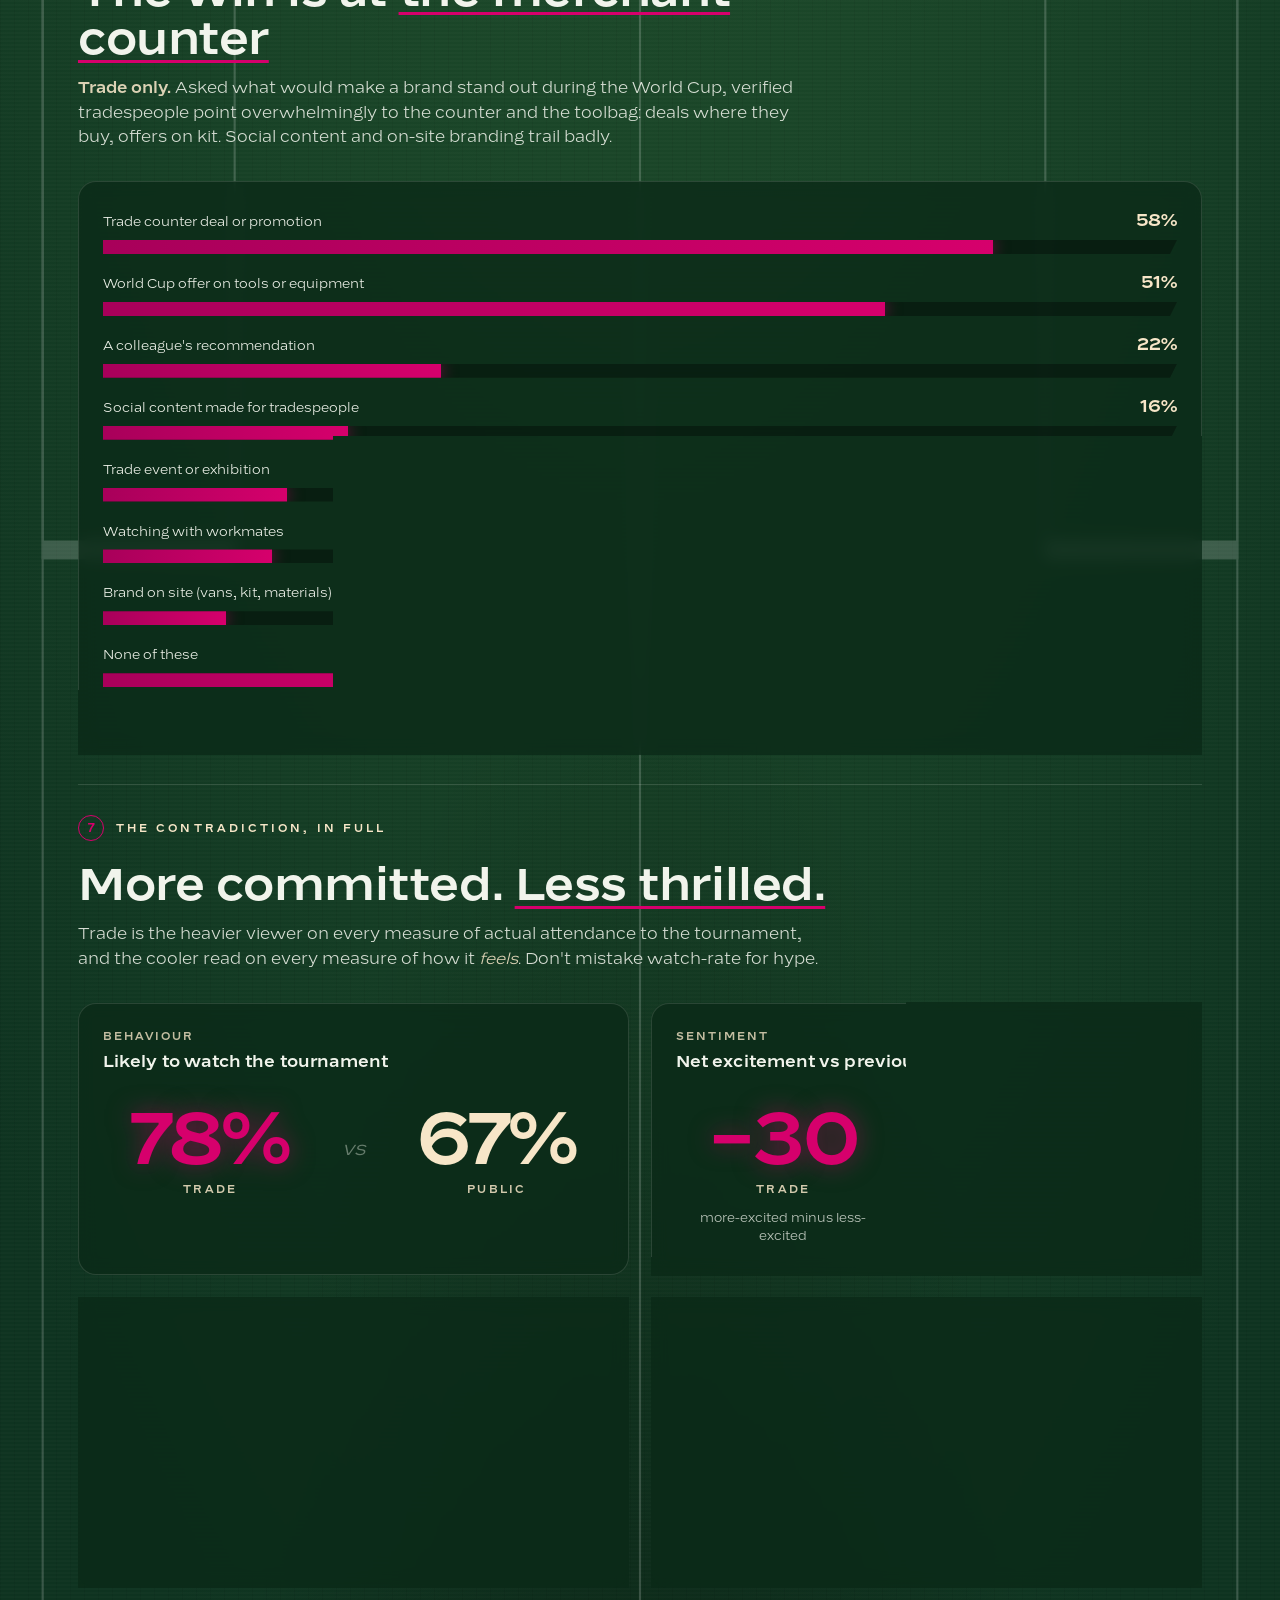
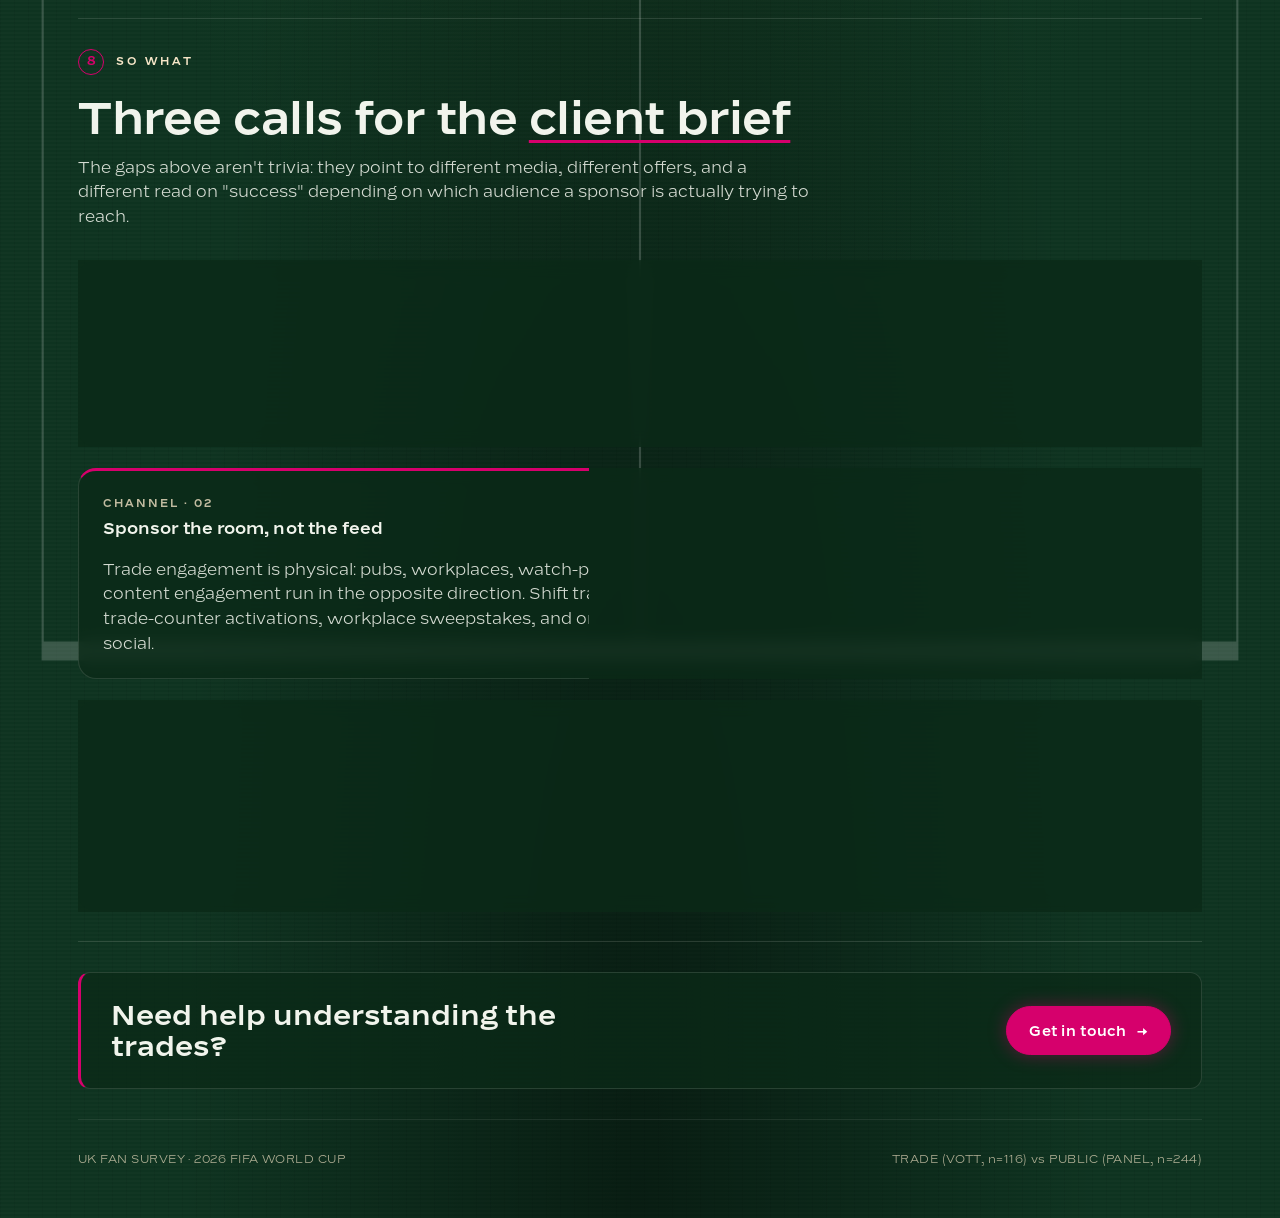
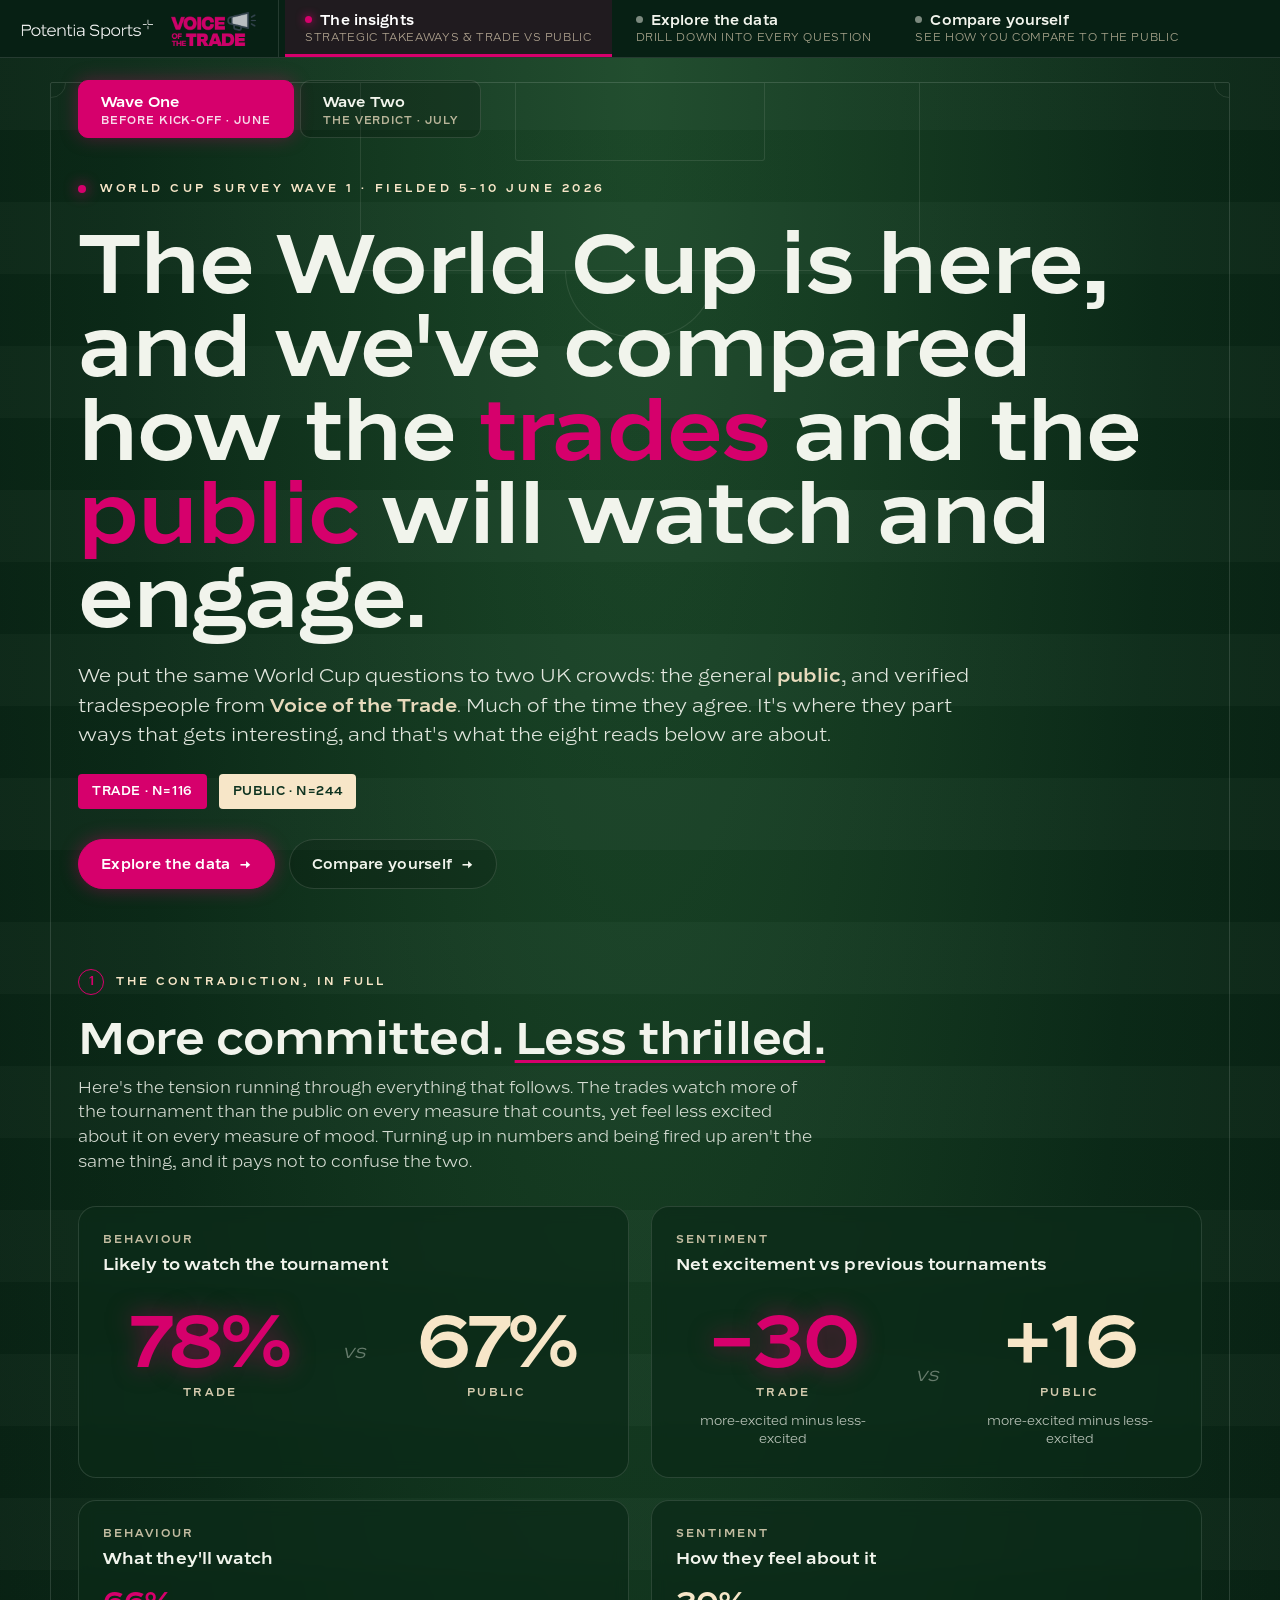
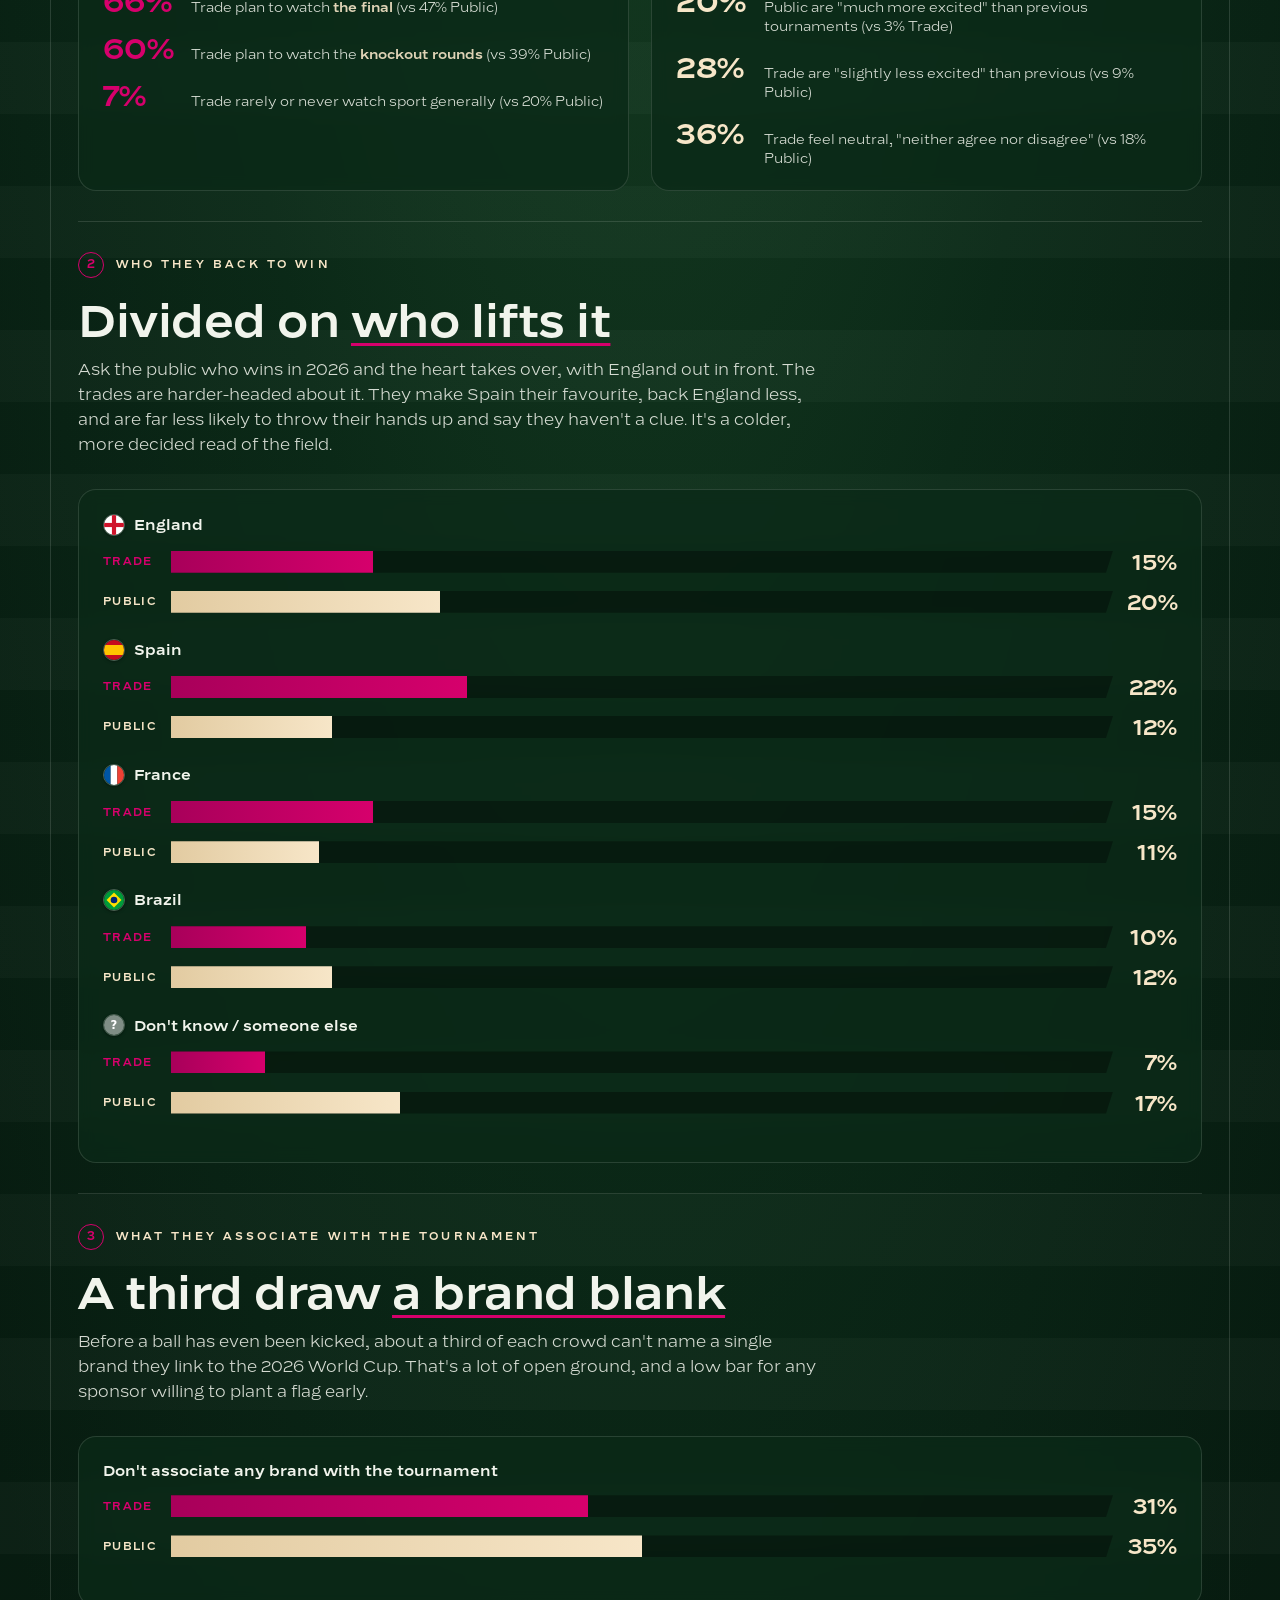
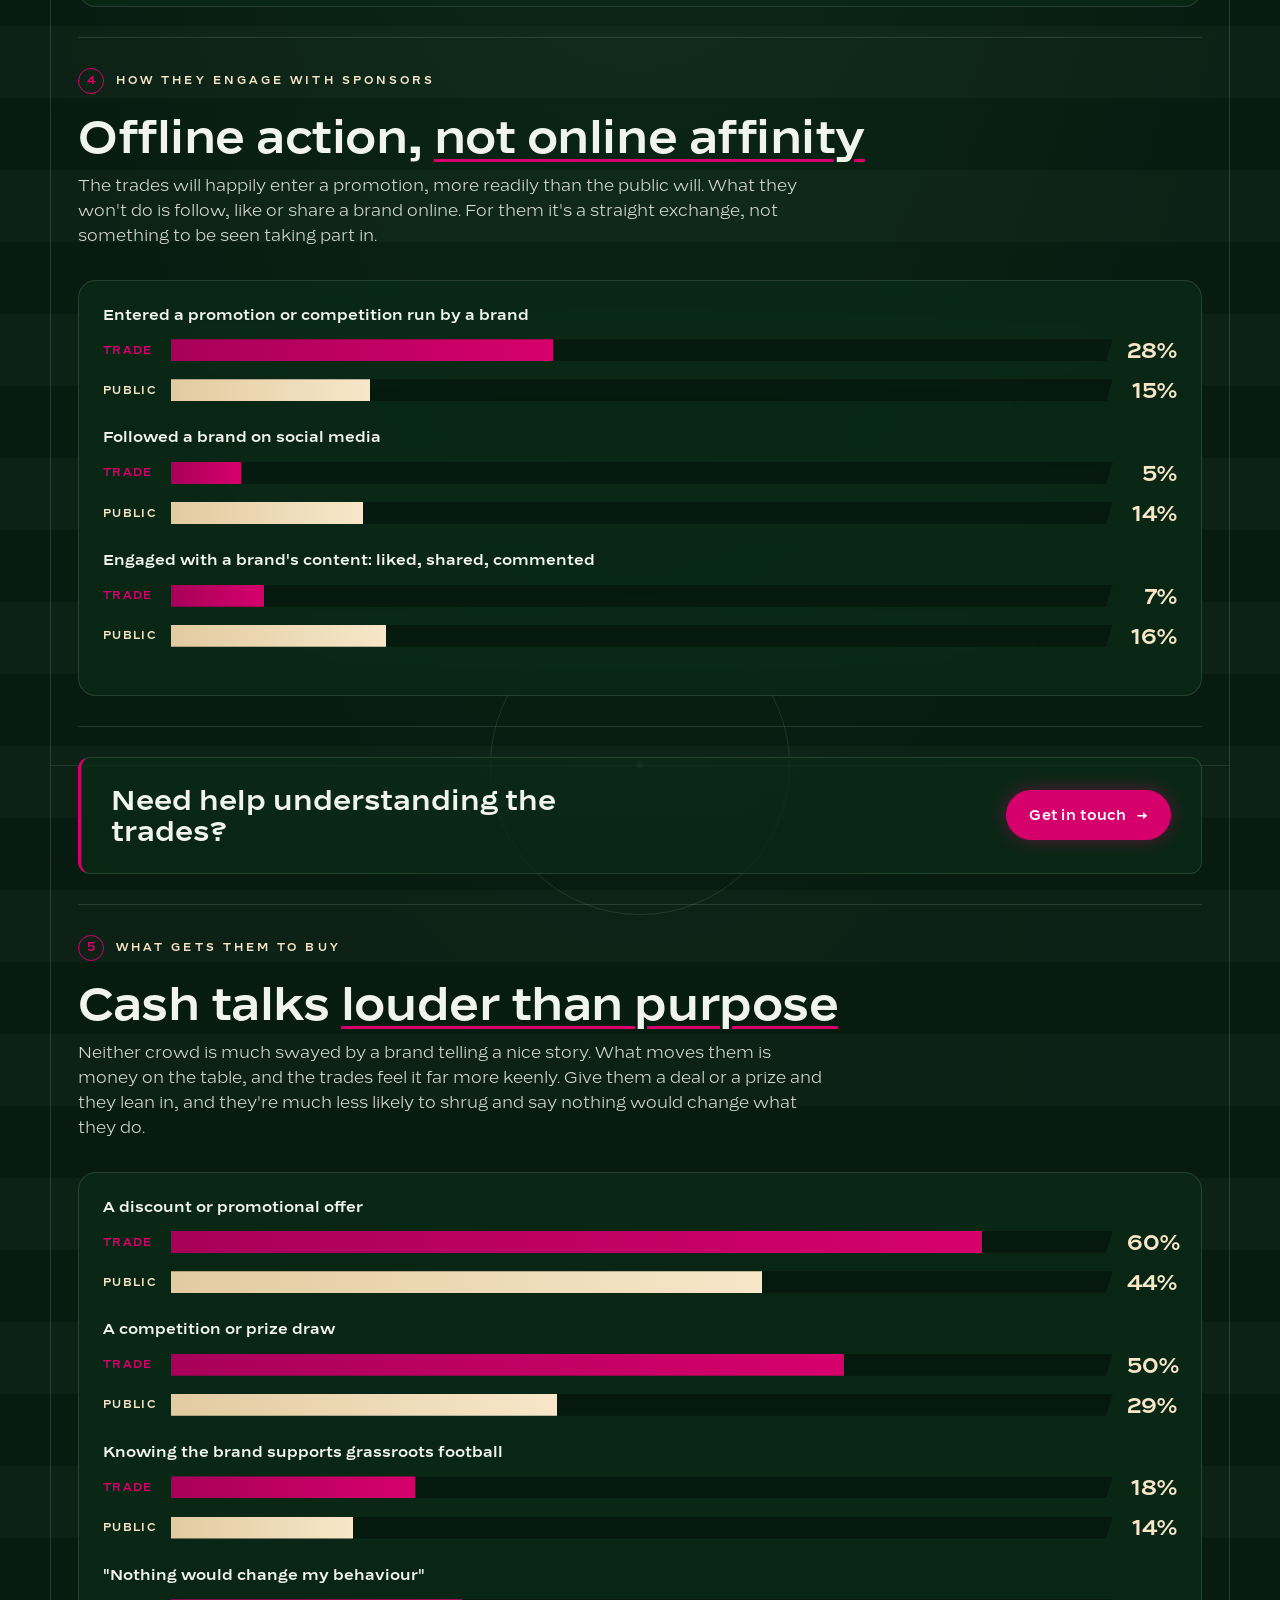
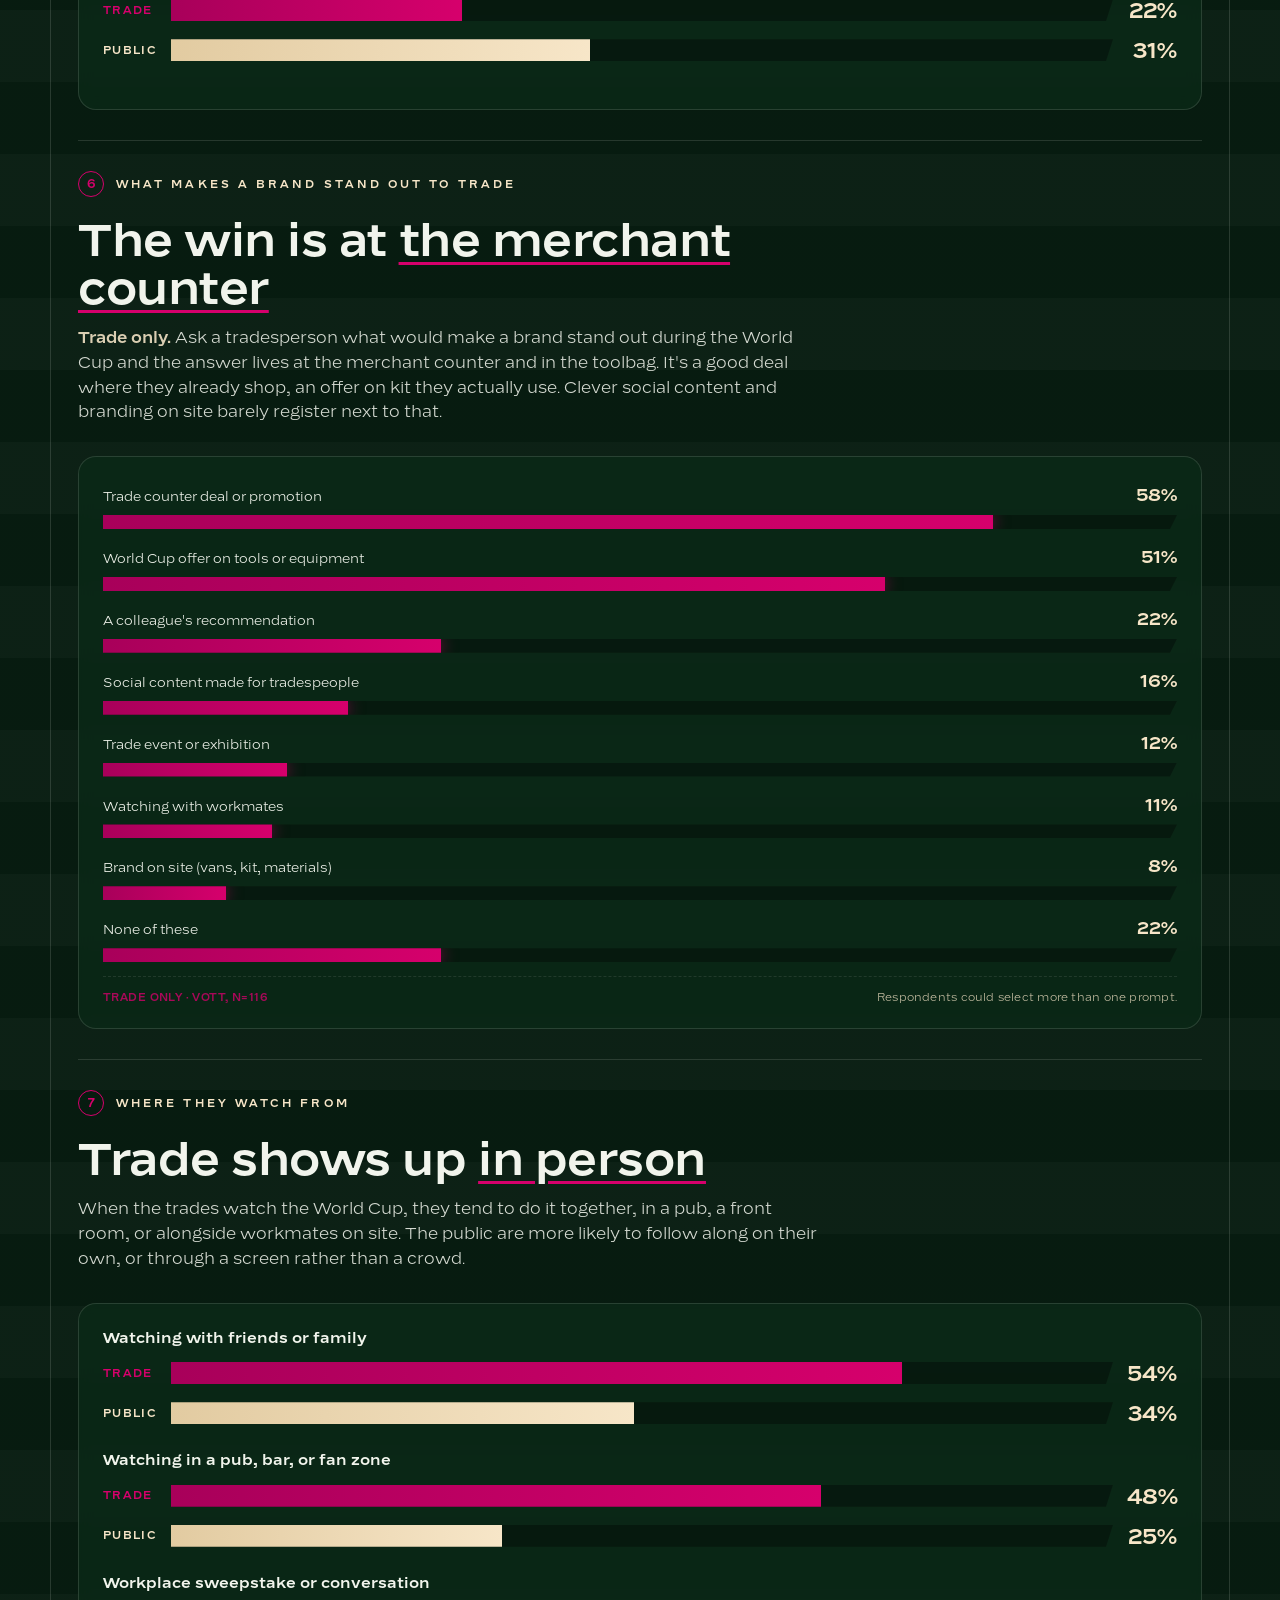
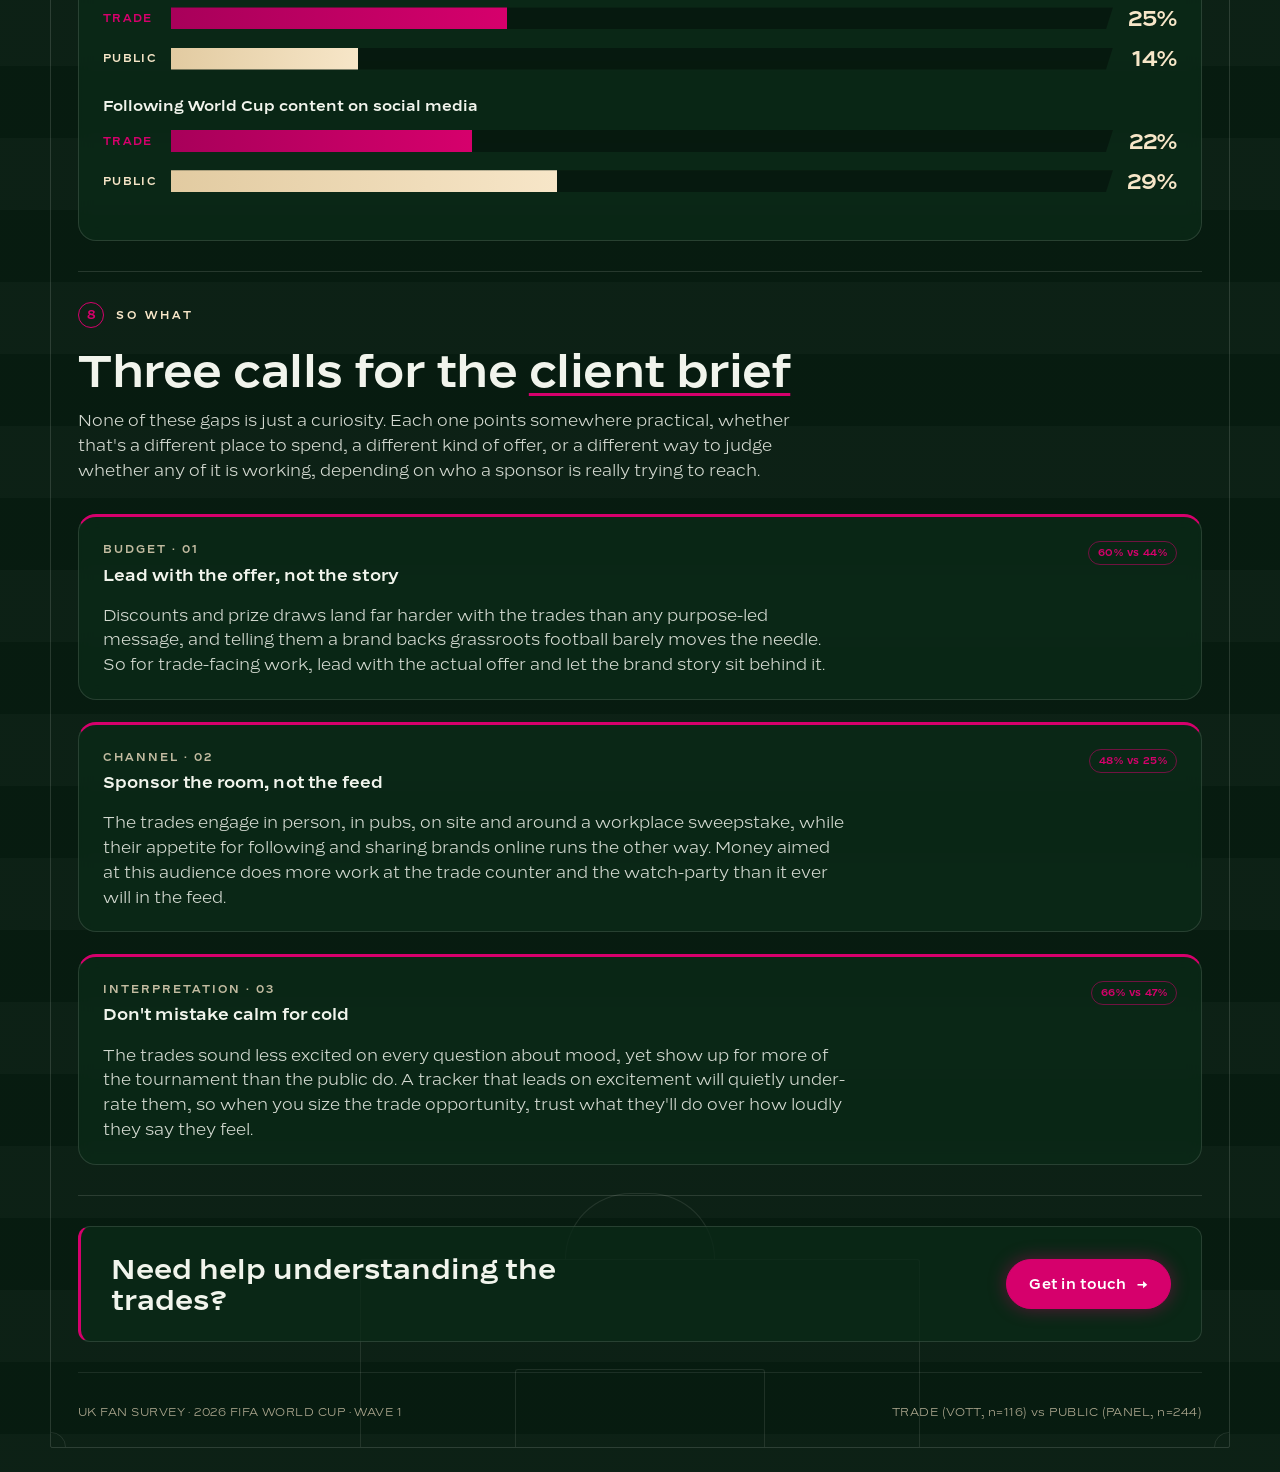
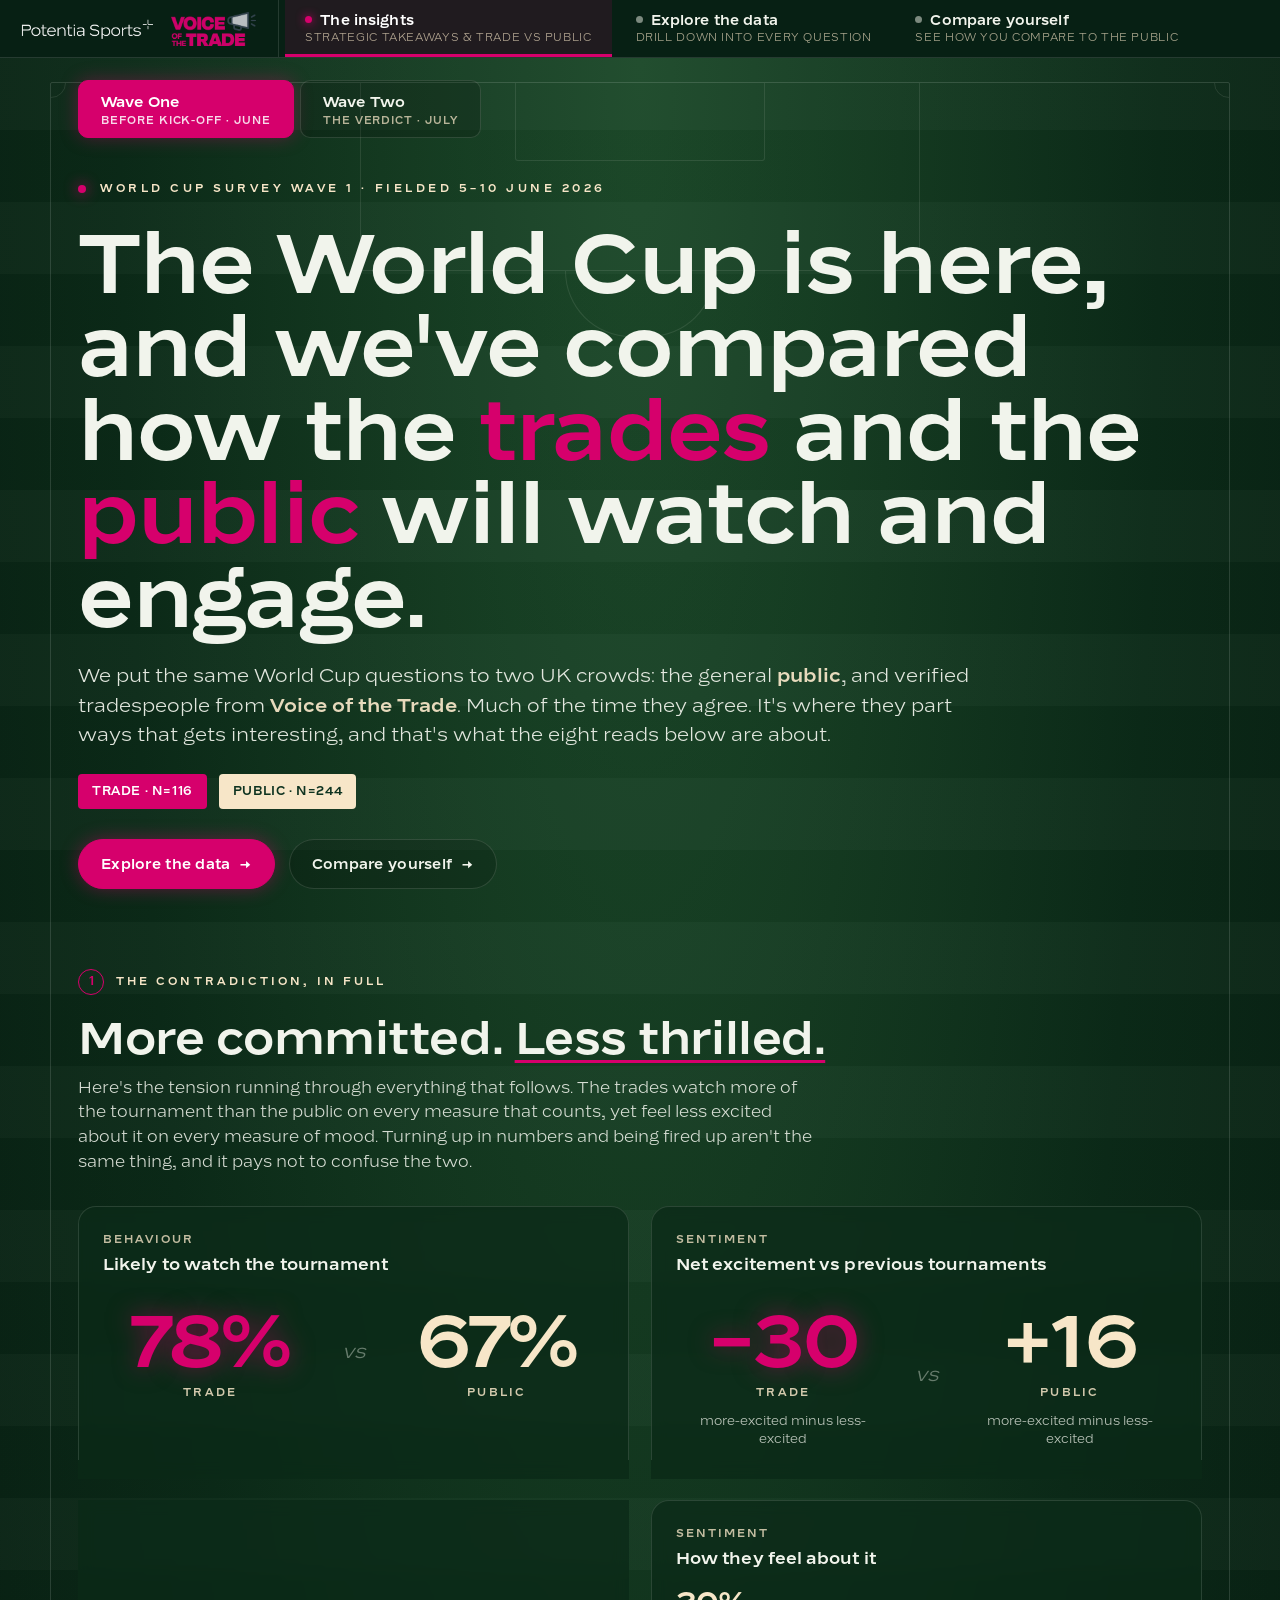
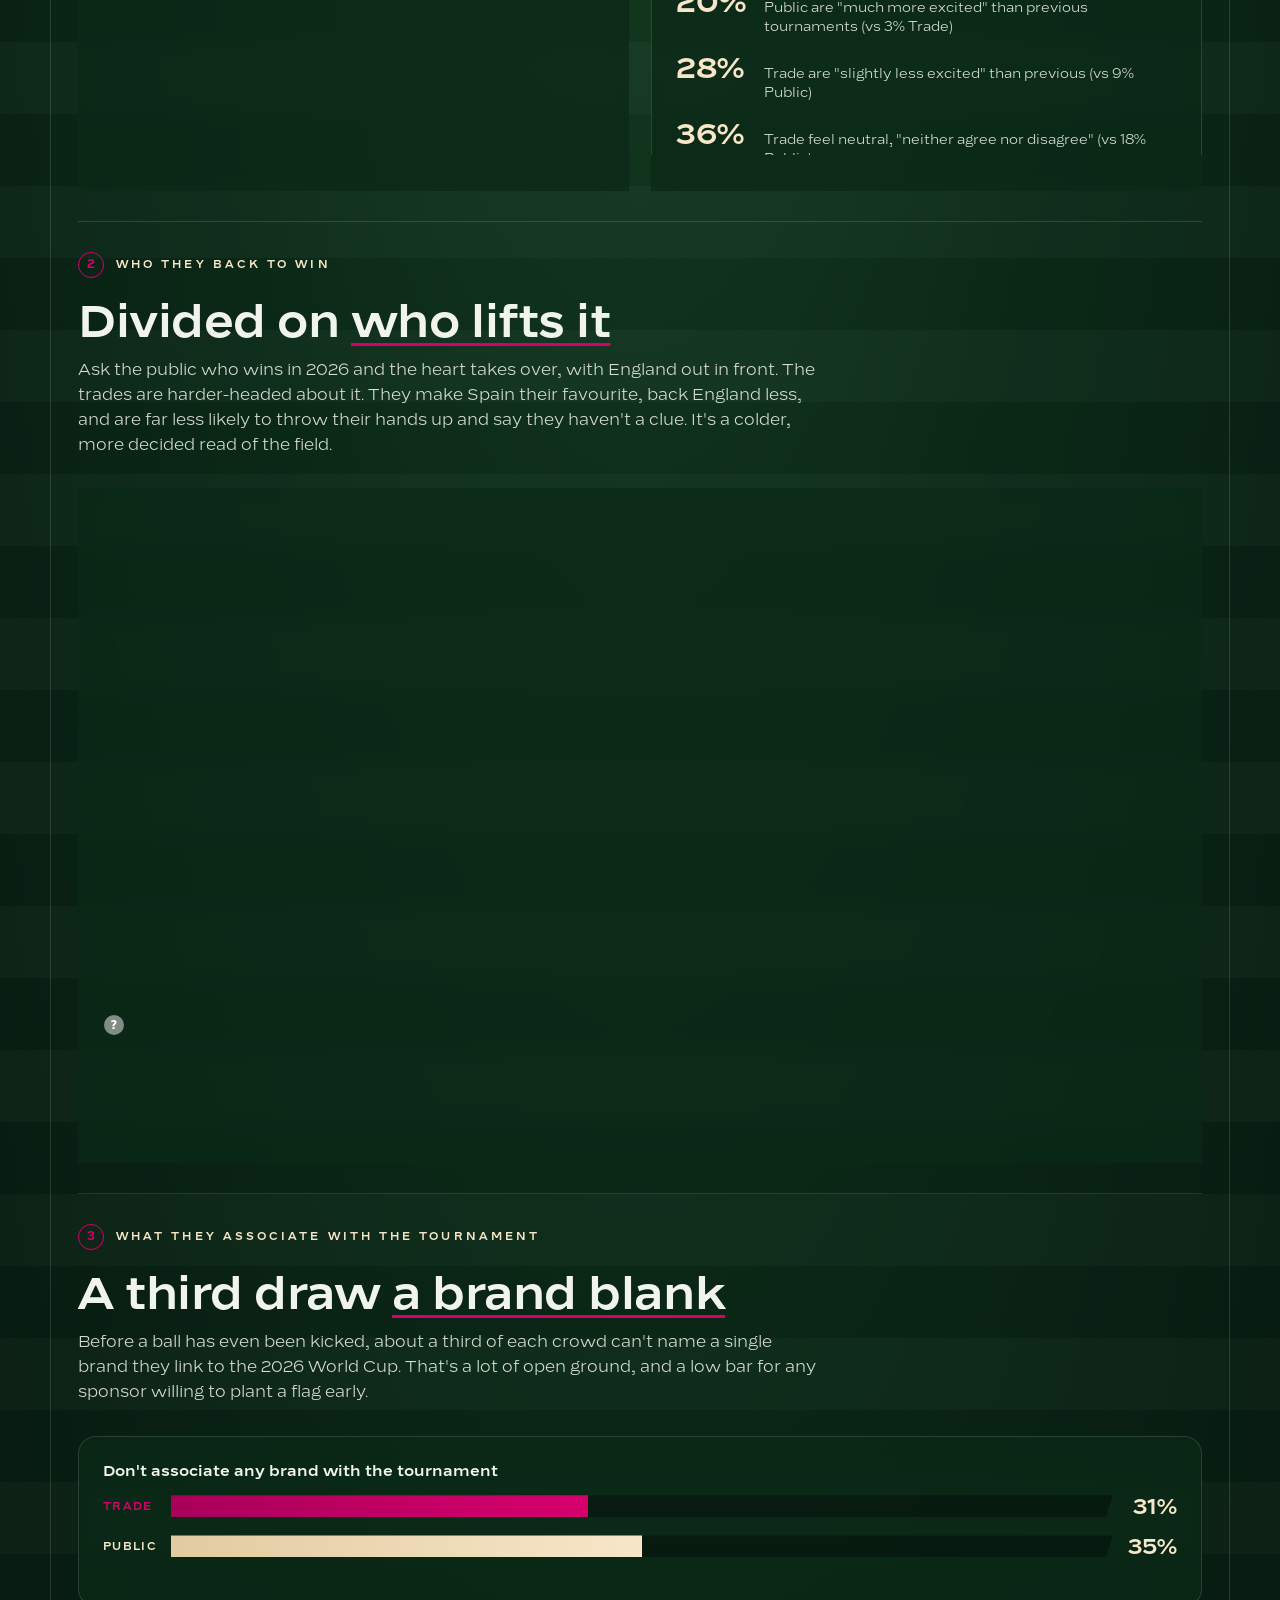
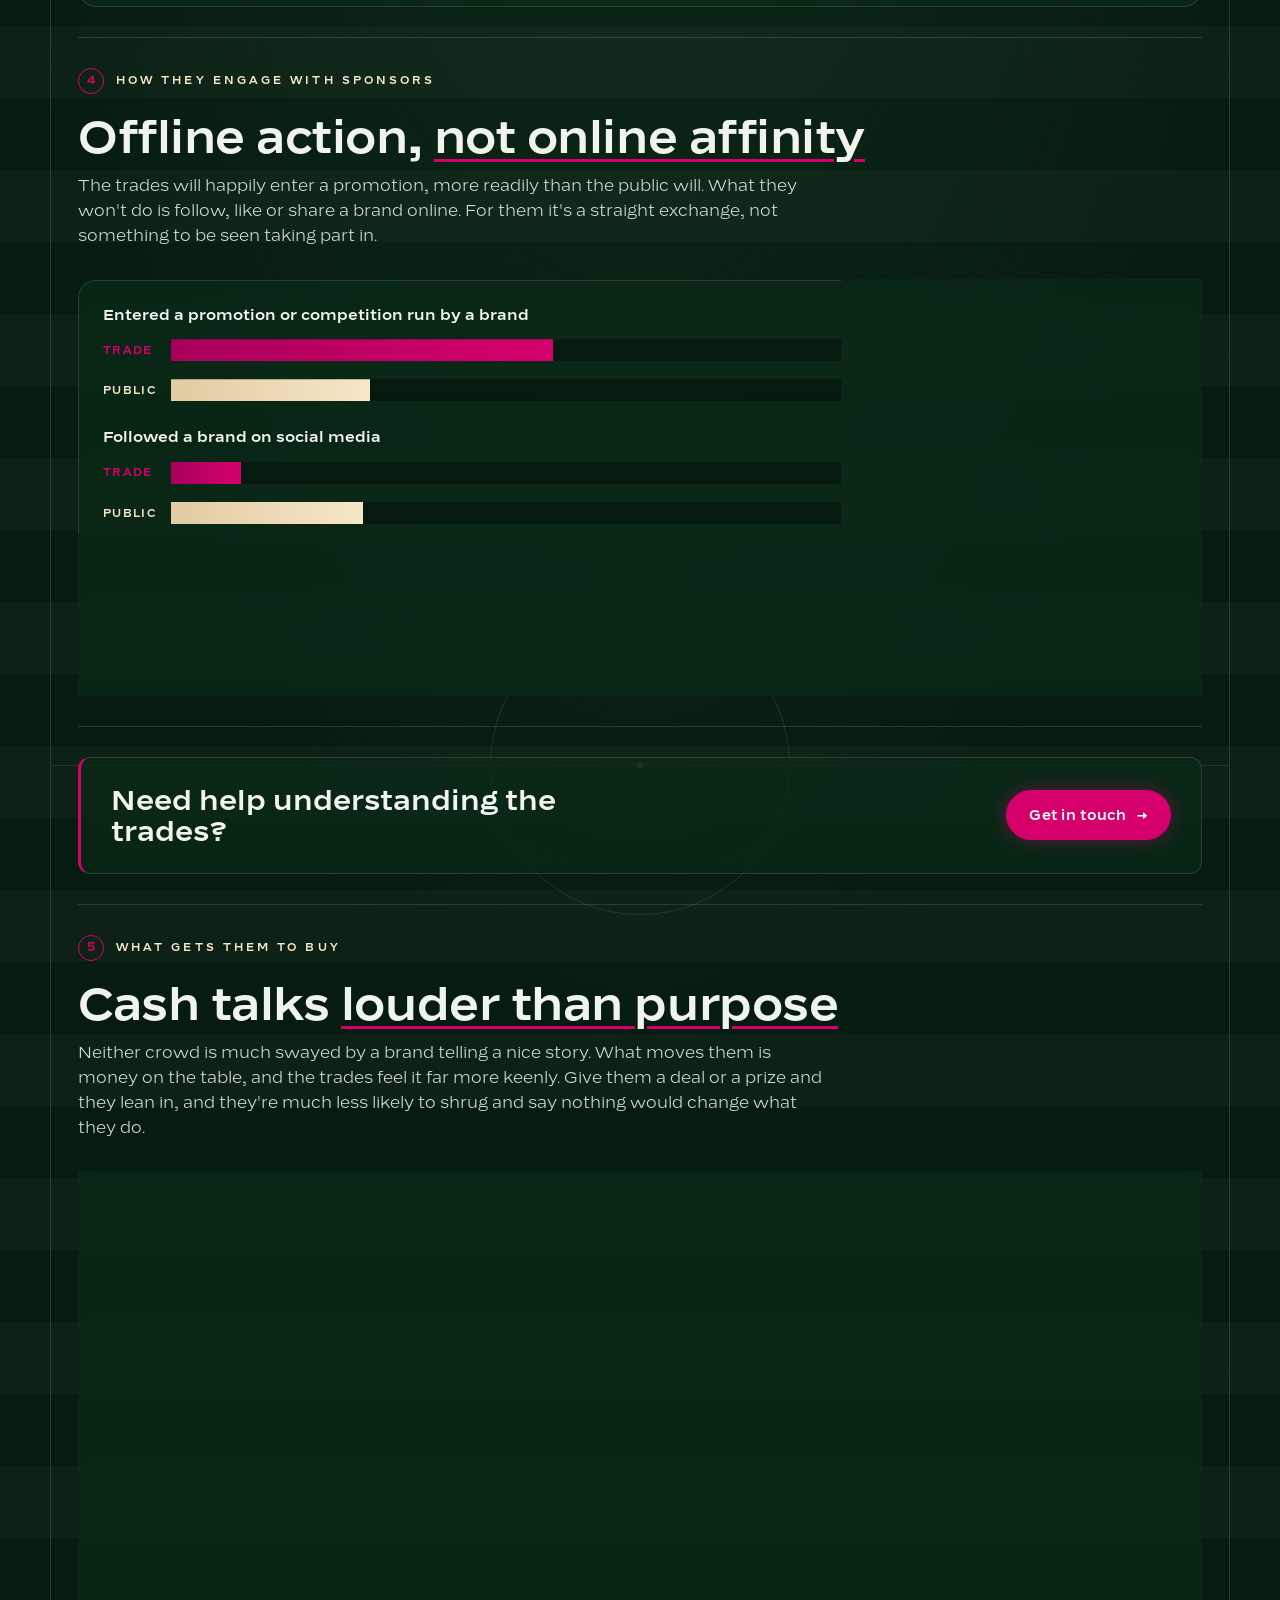
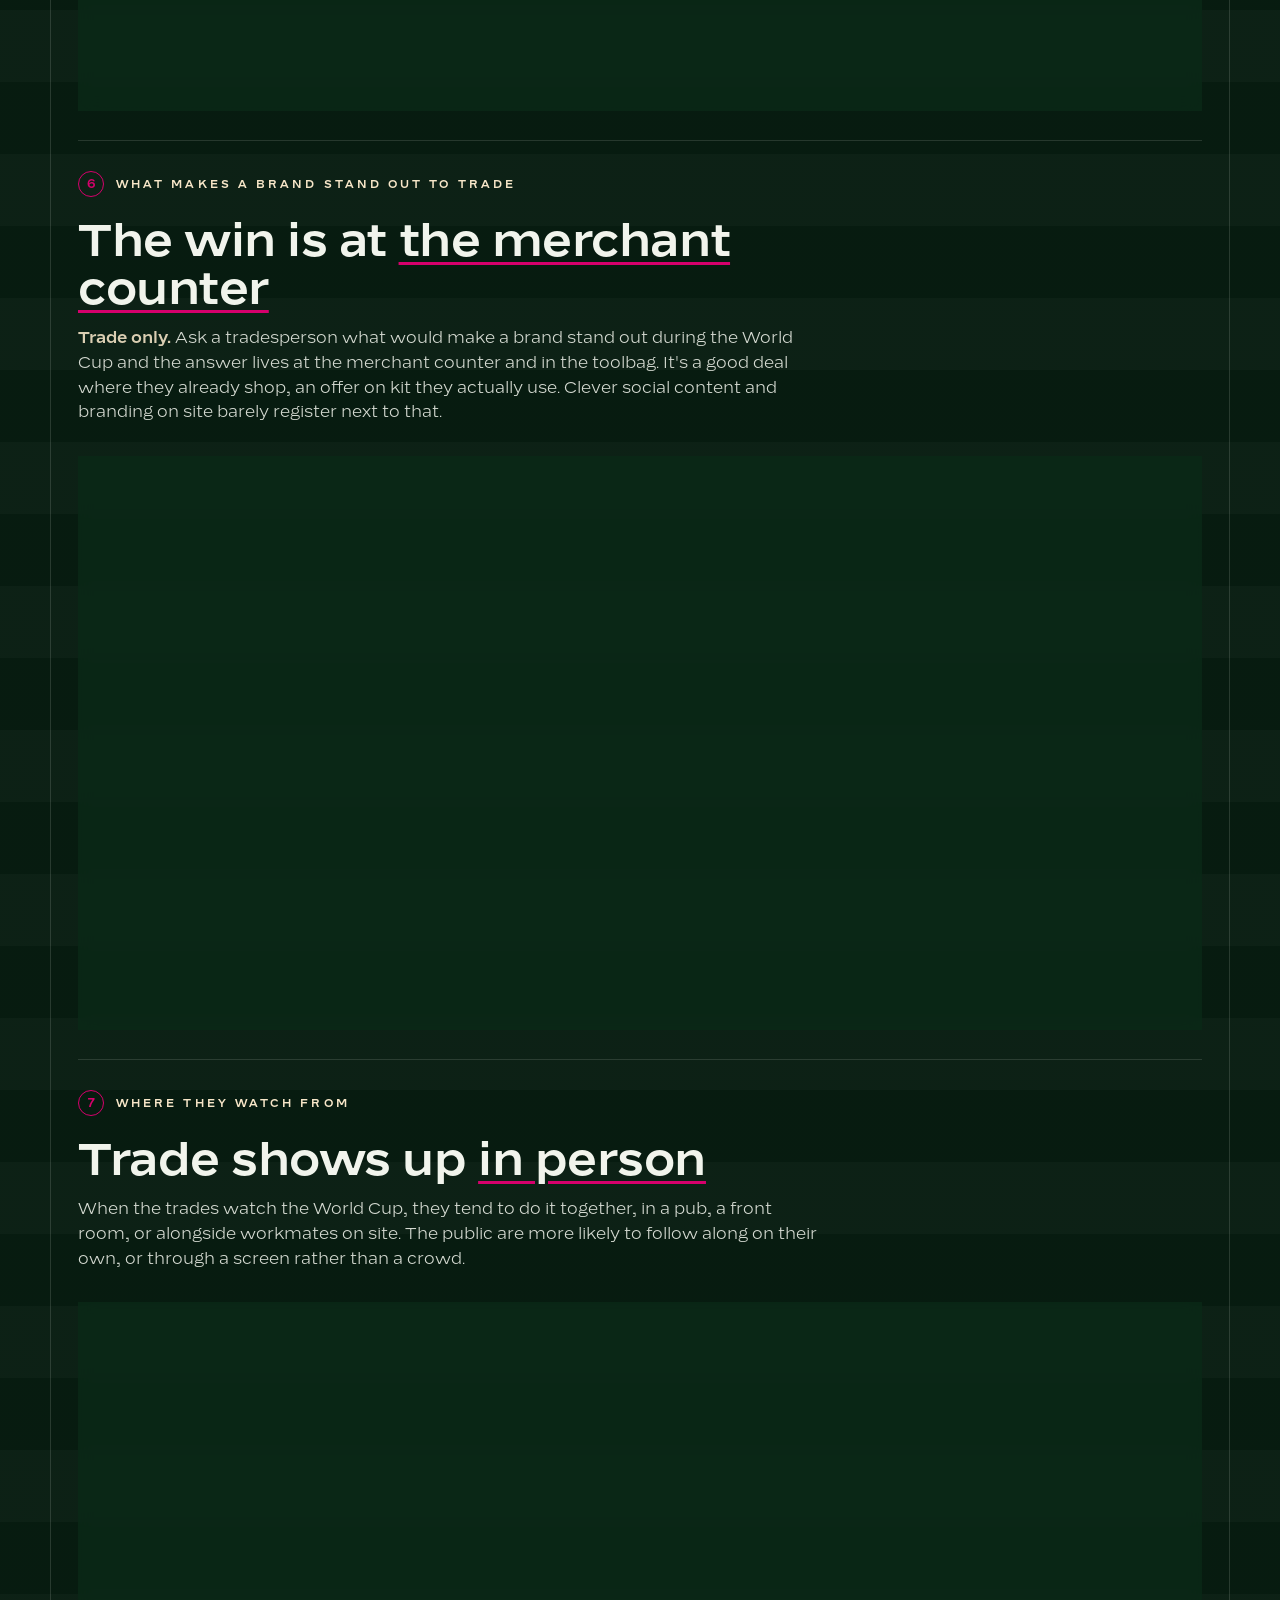
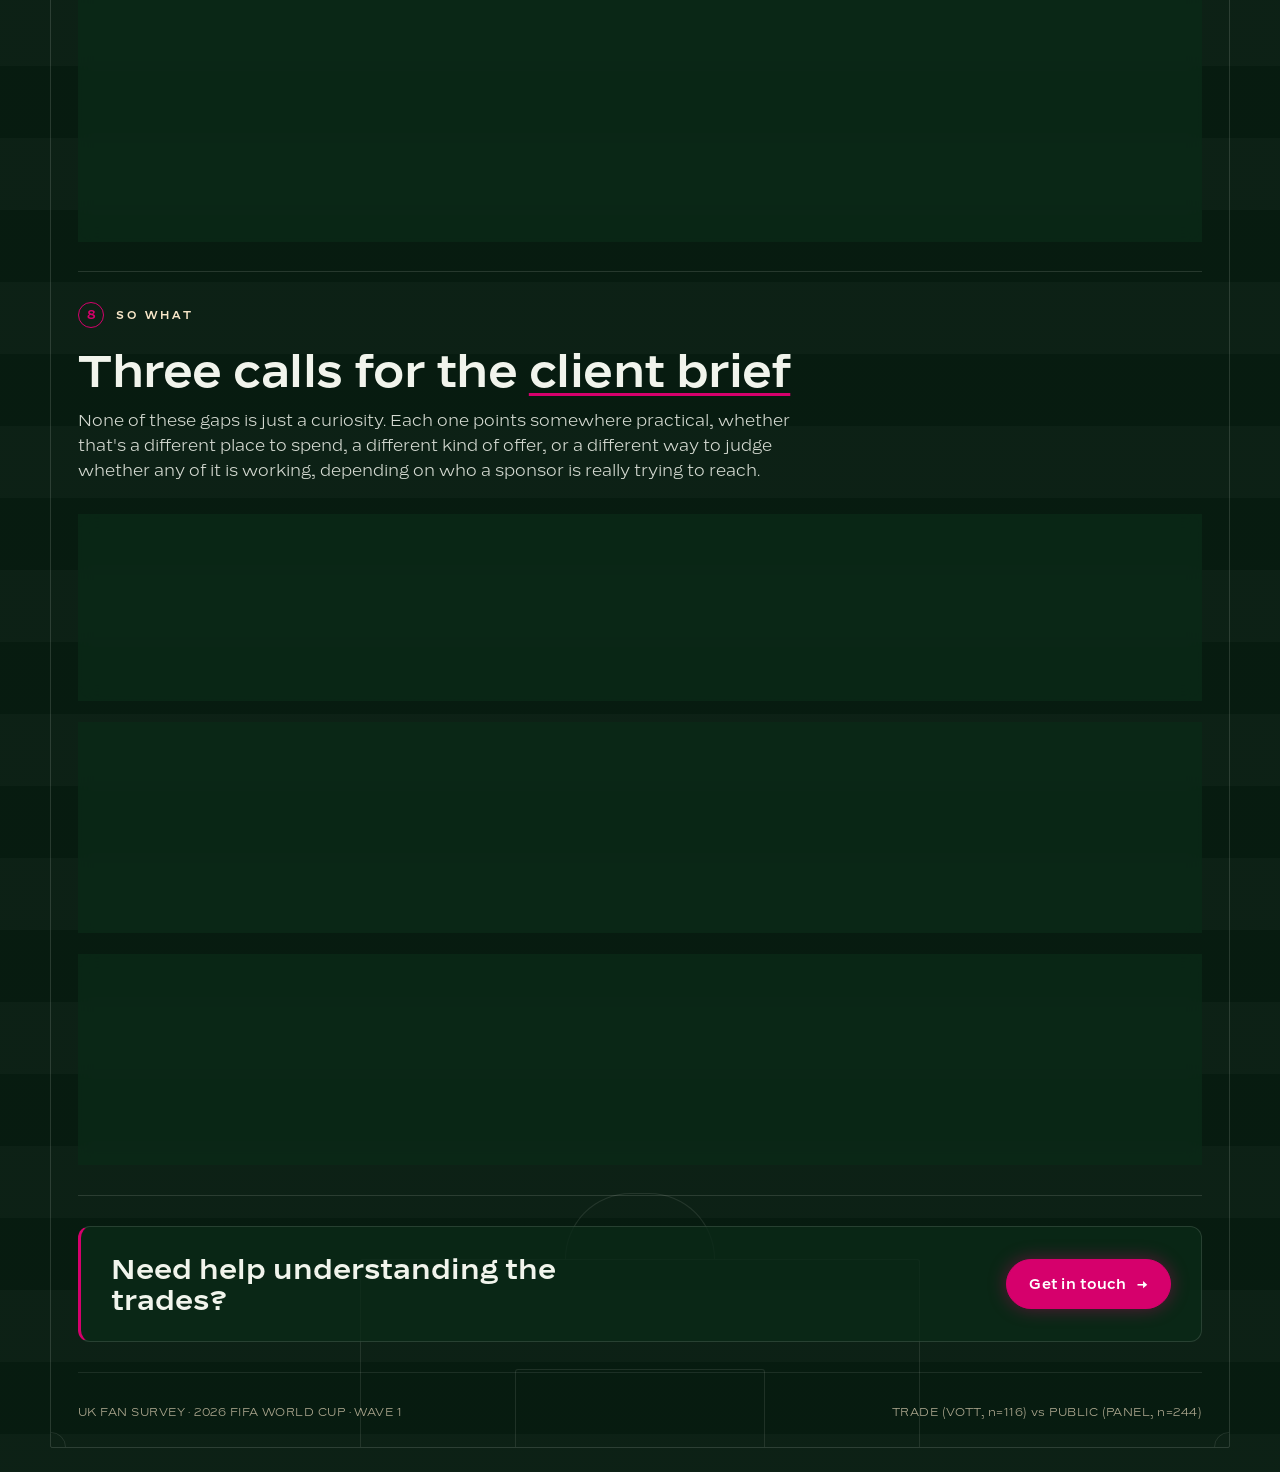
